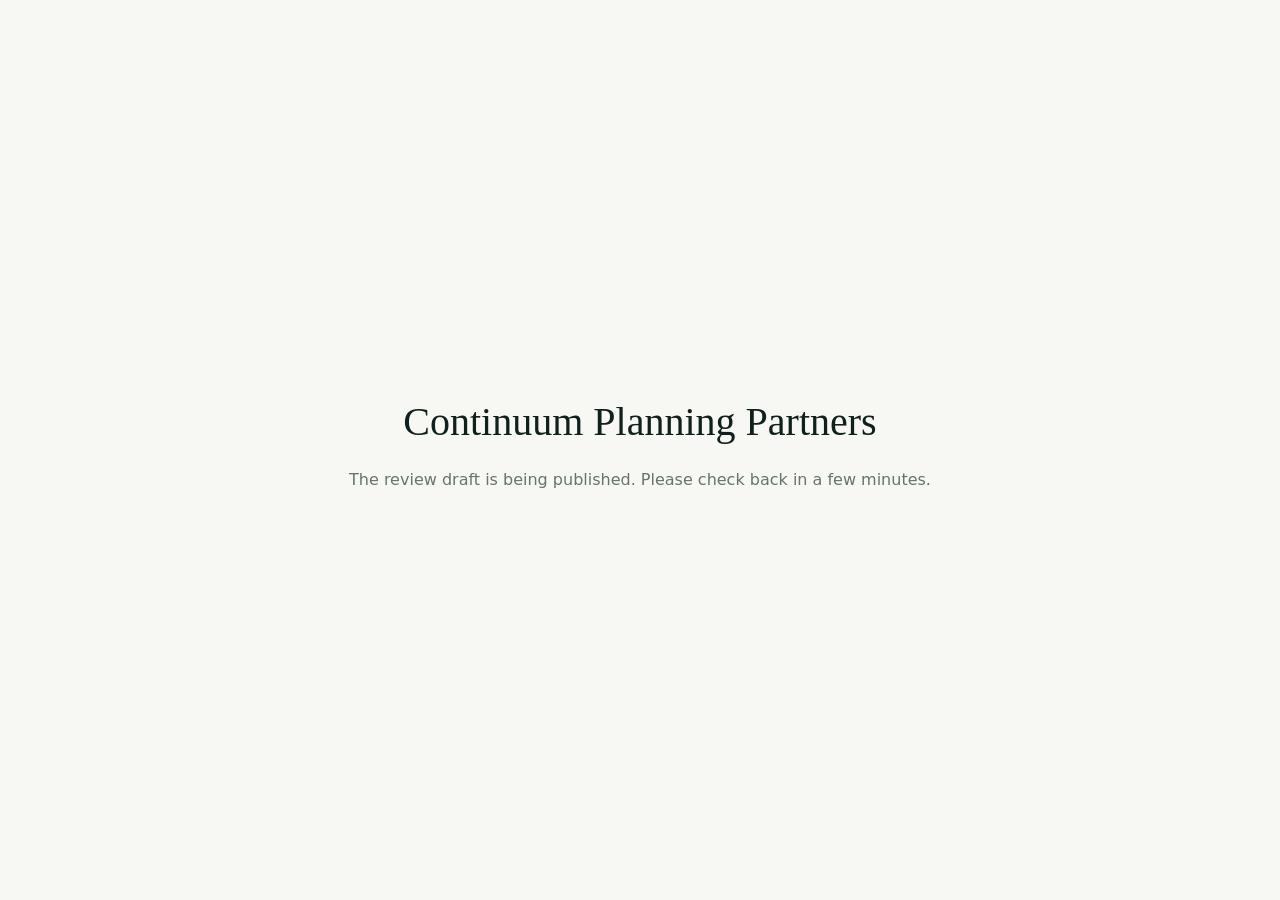
==== index.html @ 6f13ad2d "Placeholder while review draft publishes Co-authored-by: Cursor <cursoragent@cursor.com>" ====
<!doctype html>
<html lang="en"><head><meta charset="utf-8"><meta name="viewport" content="width=device-width,initial-scale=1">
<meta name="robots" content="noindex, nofollow"><title>Continuum Planning Partners · Review draft</title>
<style>body{margin:0;min-height:100vh;display:grid;place-items:center;background:#F7F8F4;color:#10201C;font:16px/1.5 Georgia,serif}p{color:#66736E;font-family:system-ui,sans-serif}</style></head>
<body><main style="text-align:center;padding:24px"><h1 style="font-weight:300;font-size:40px;margin:0 0 8px">Continuum Planning Partners</h1><p>The review draft is being published. Please check back in a few minutes.</p></main></body></html>
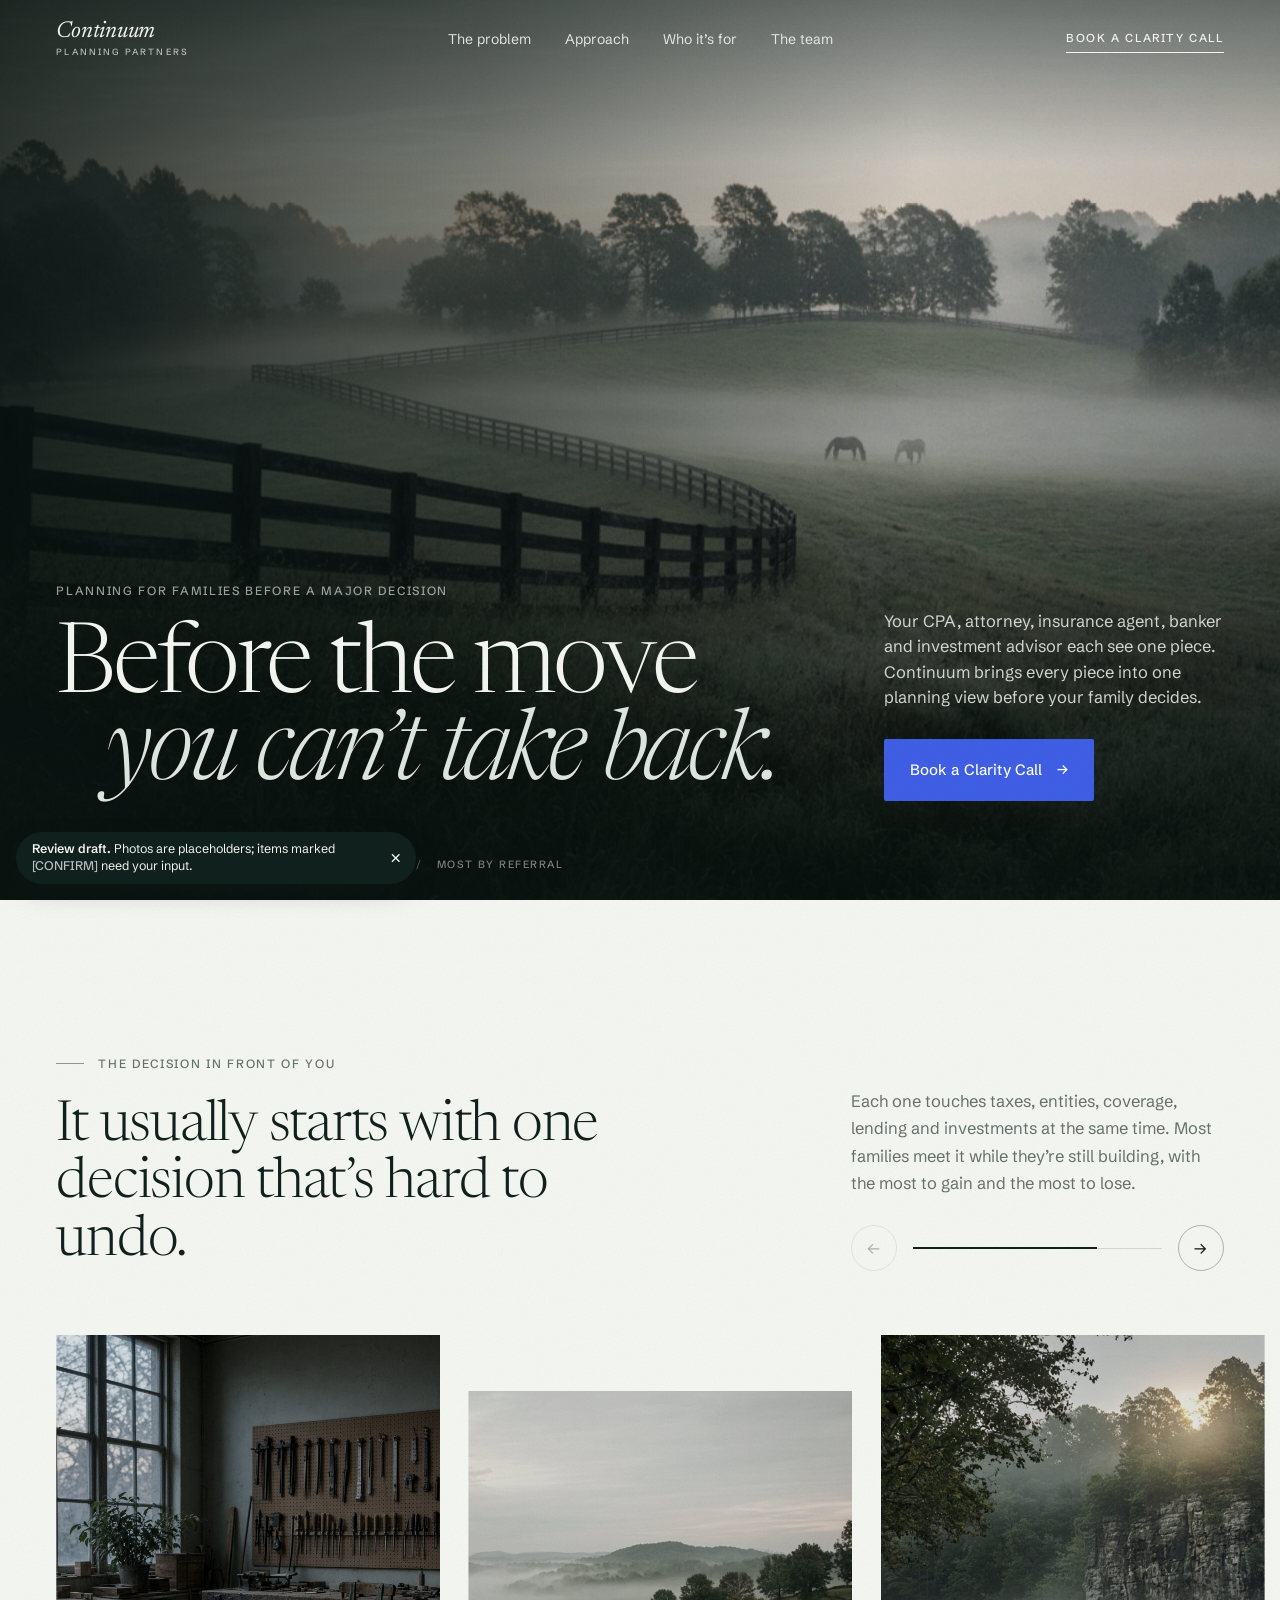
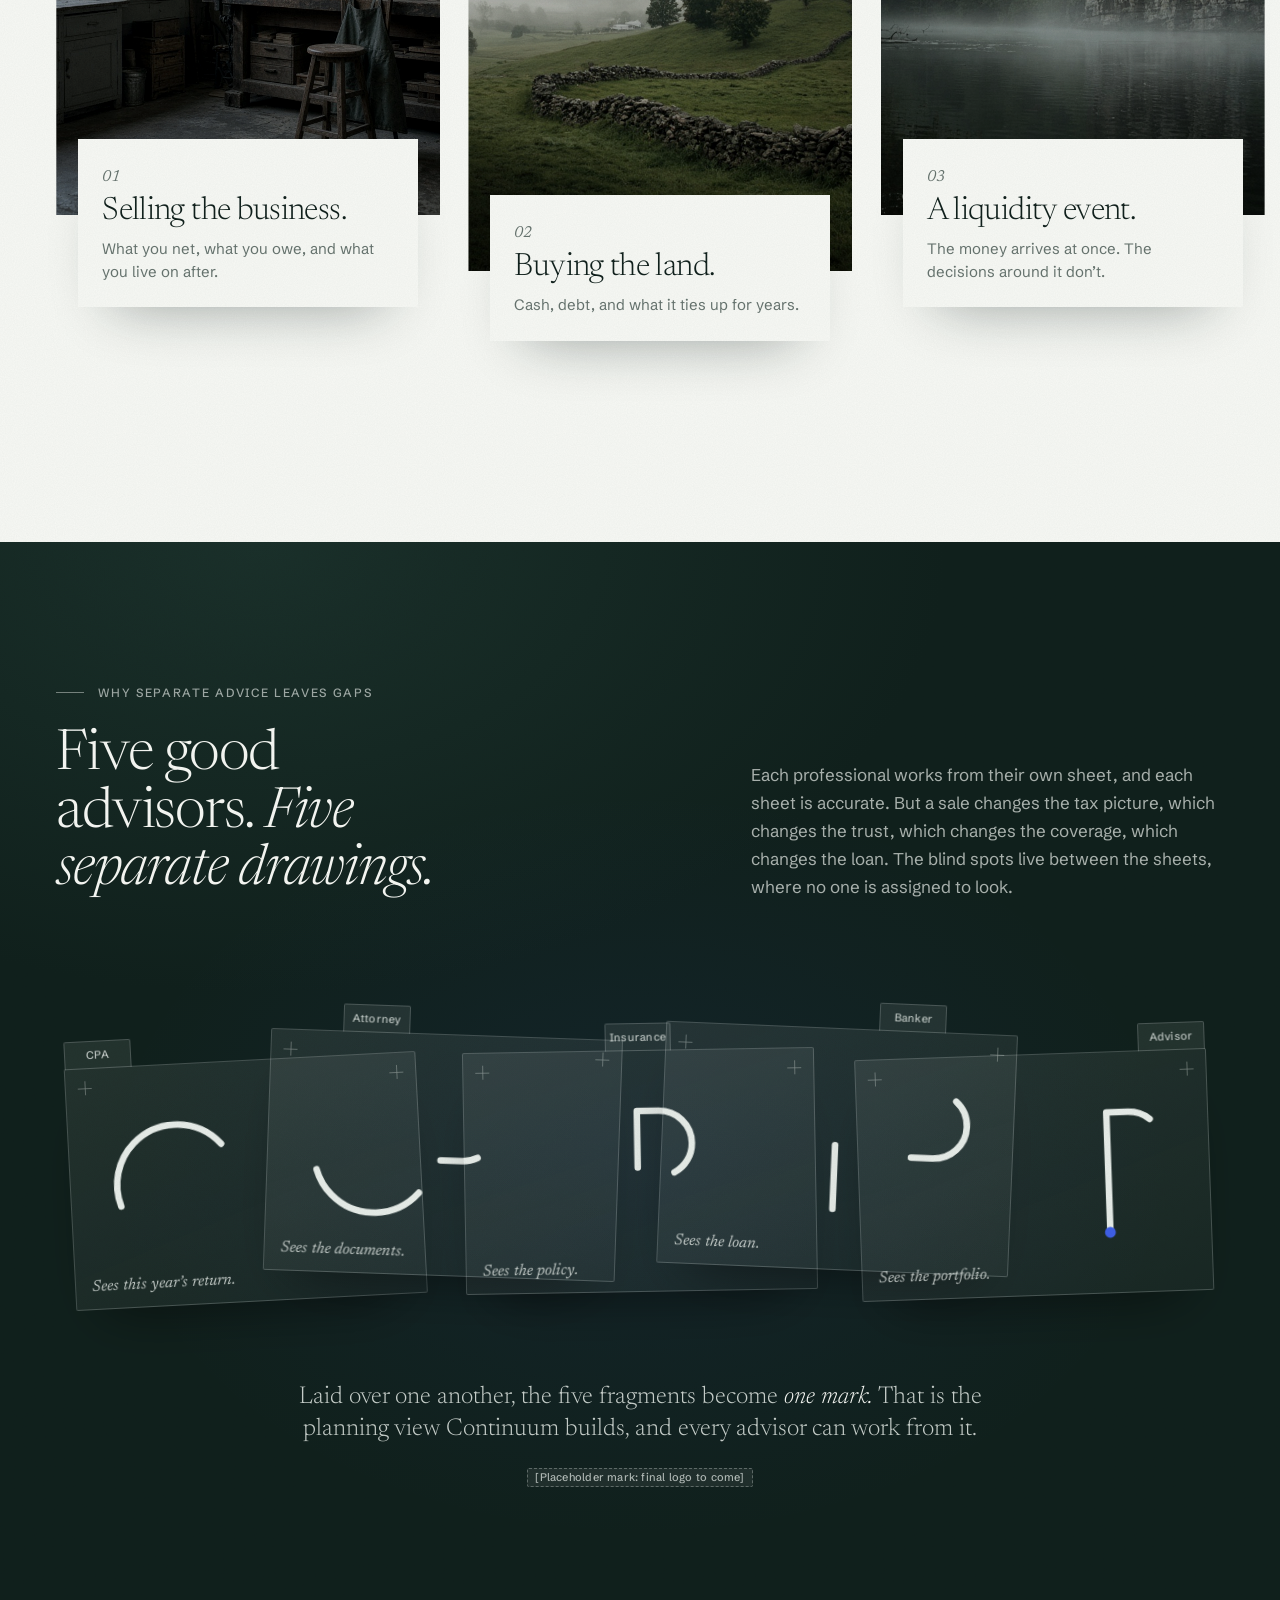
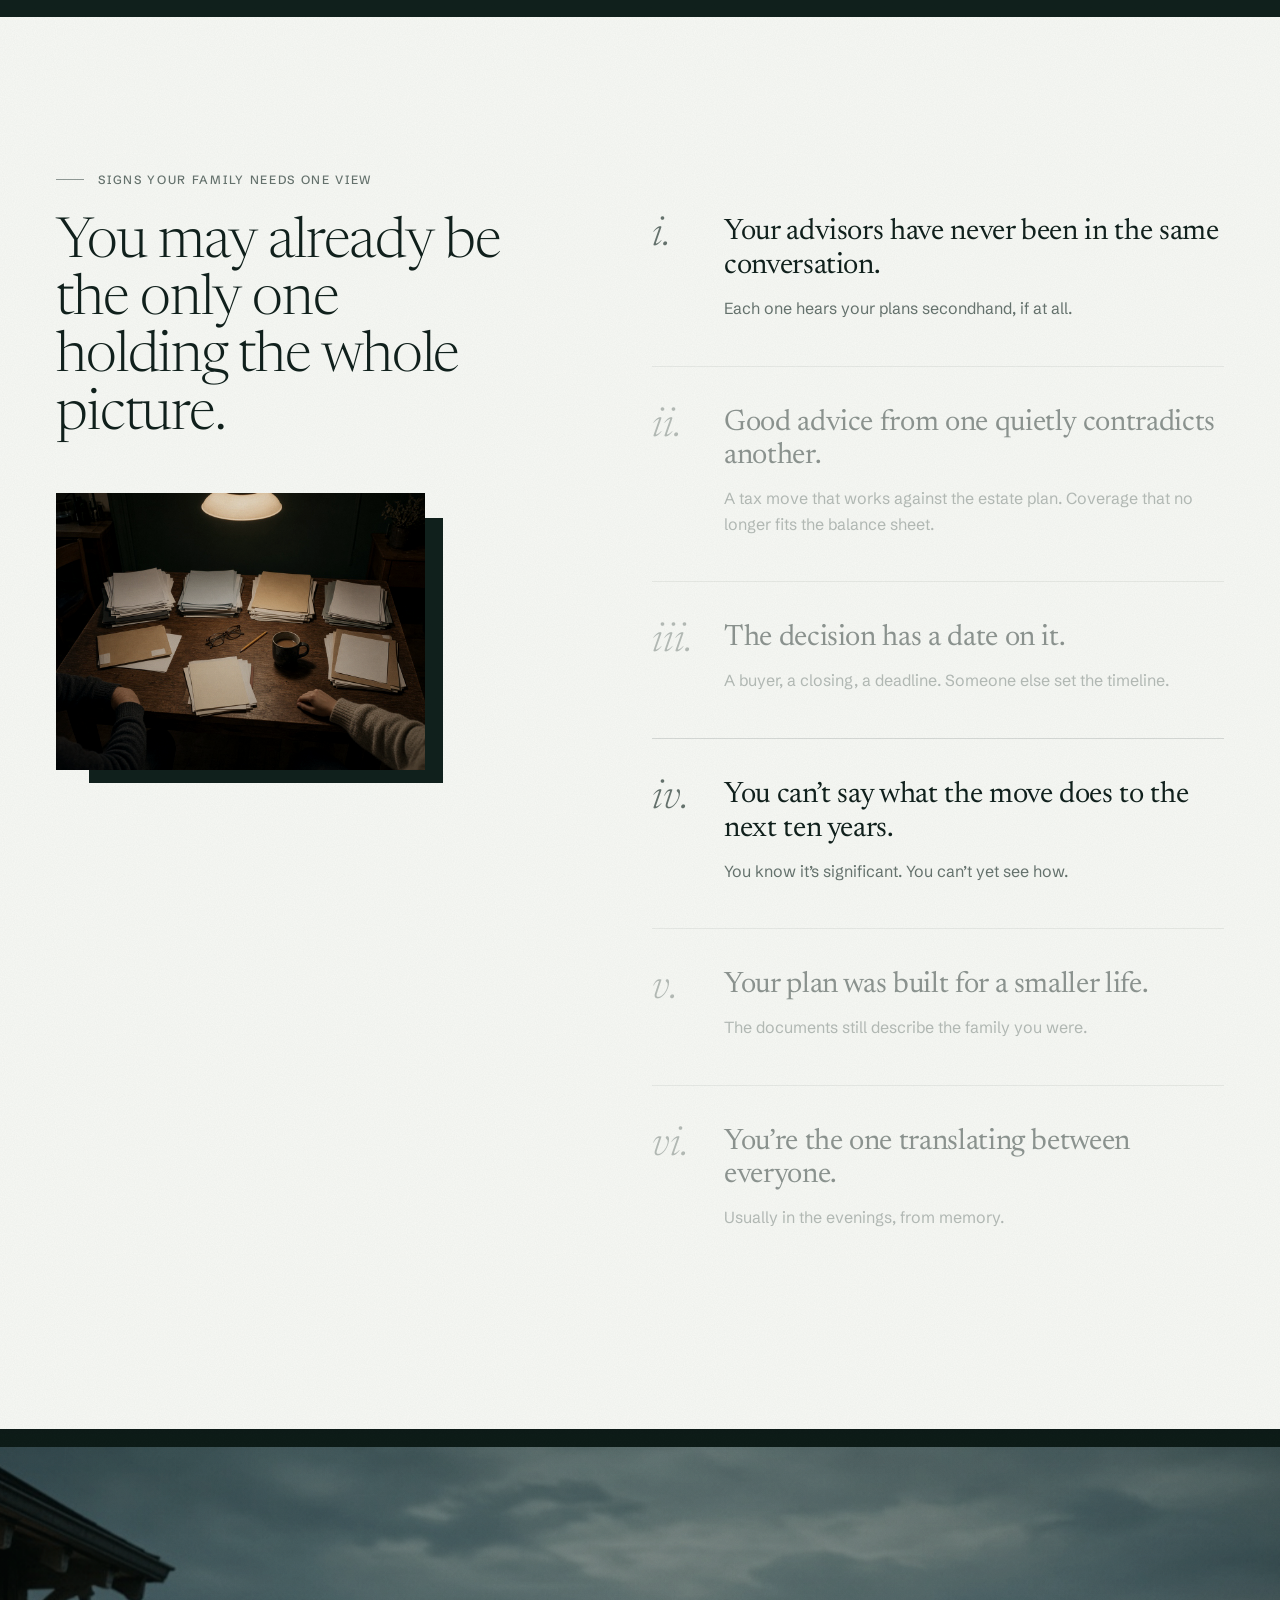
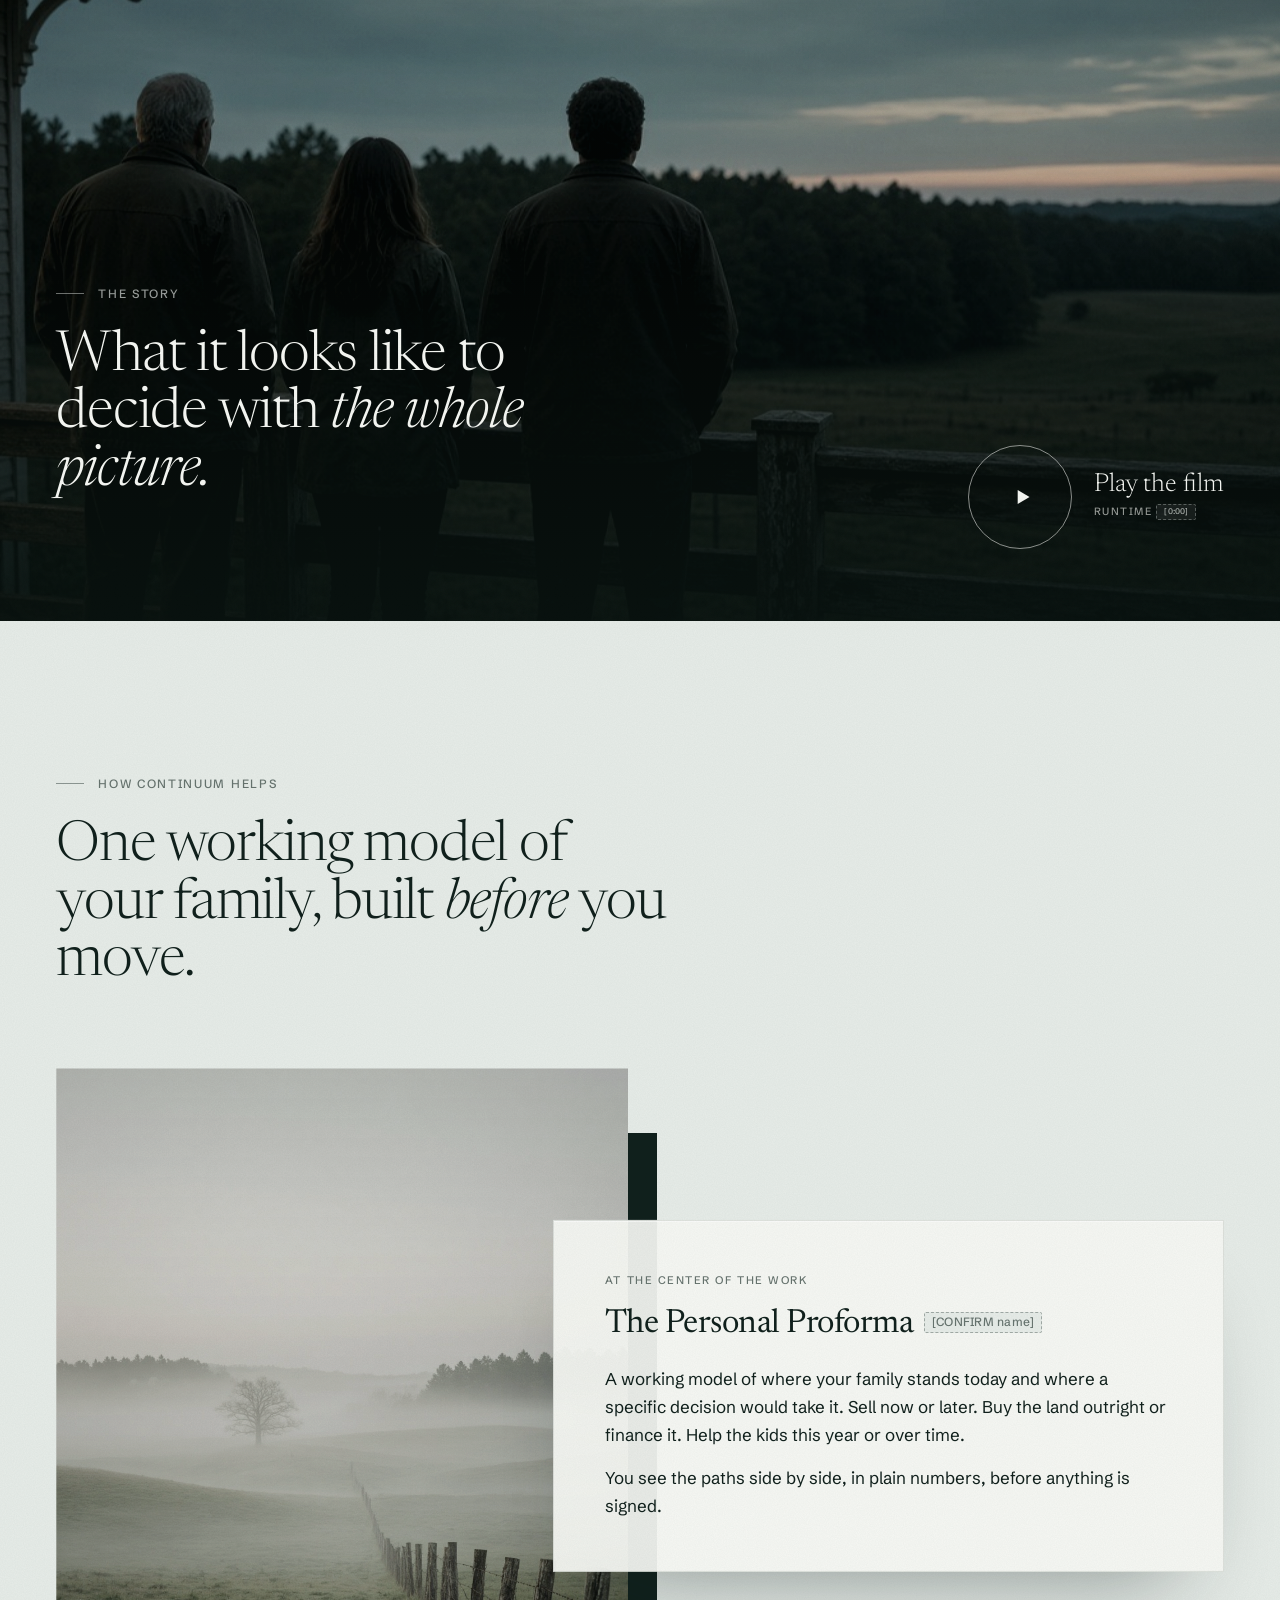
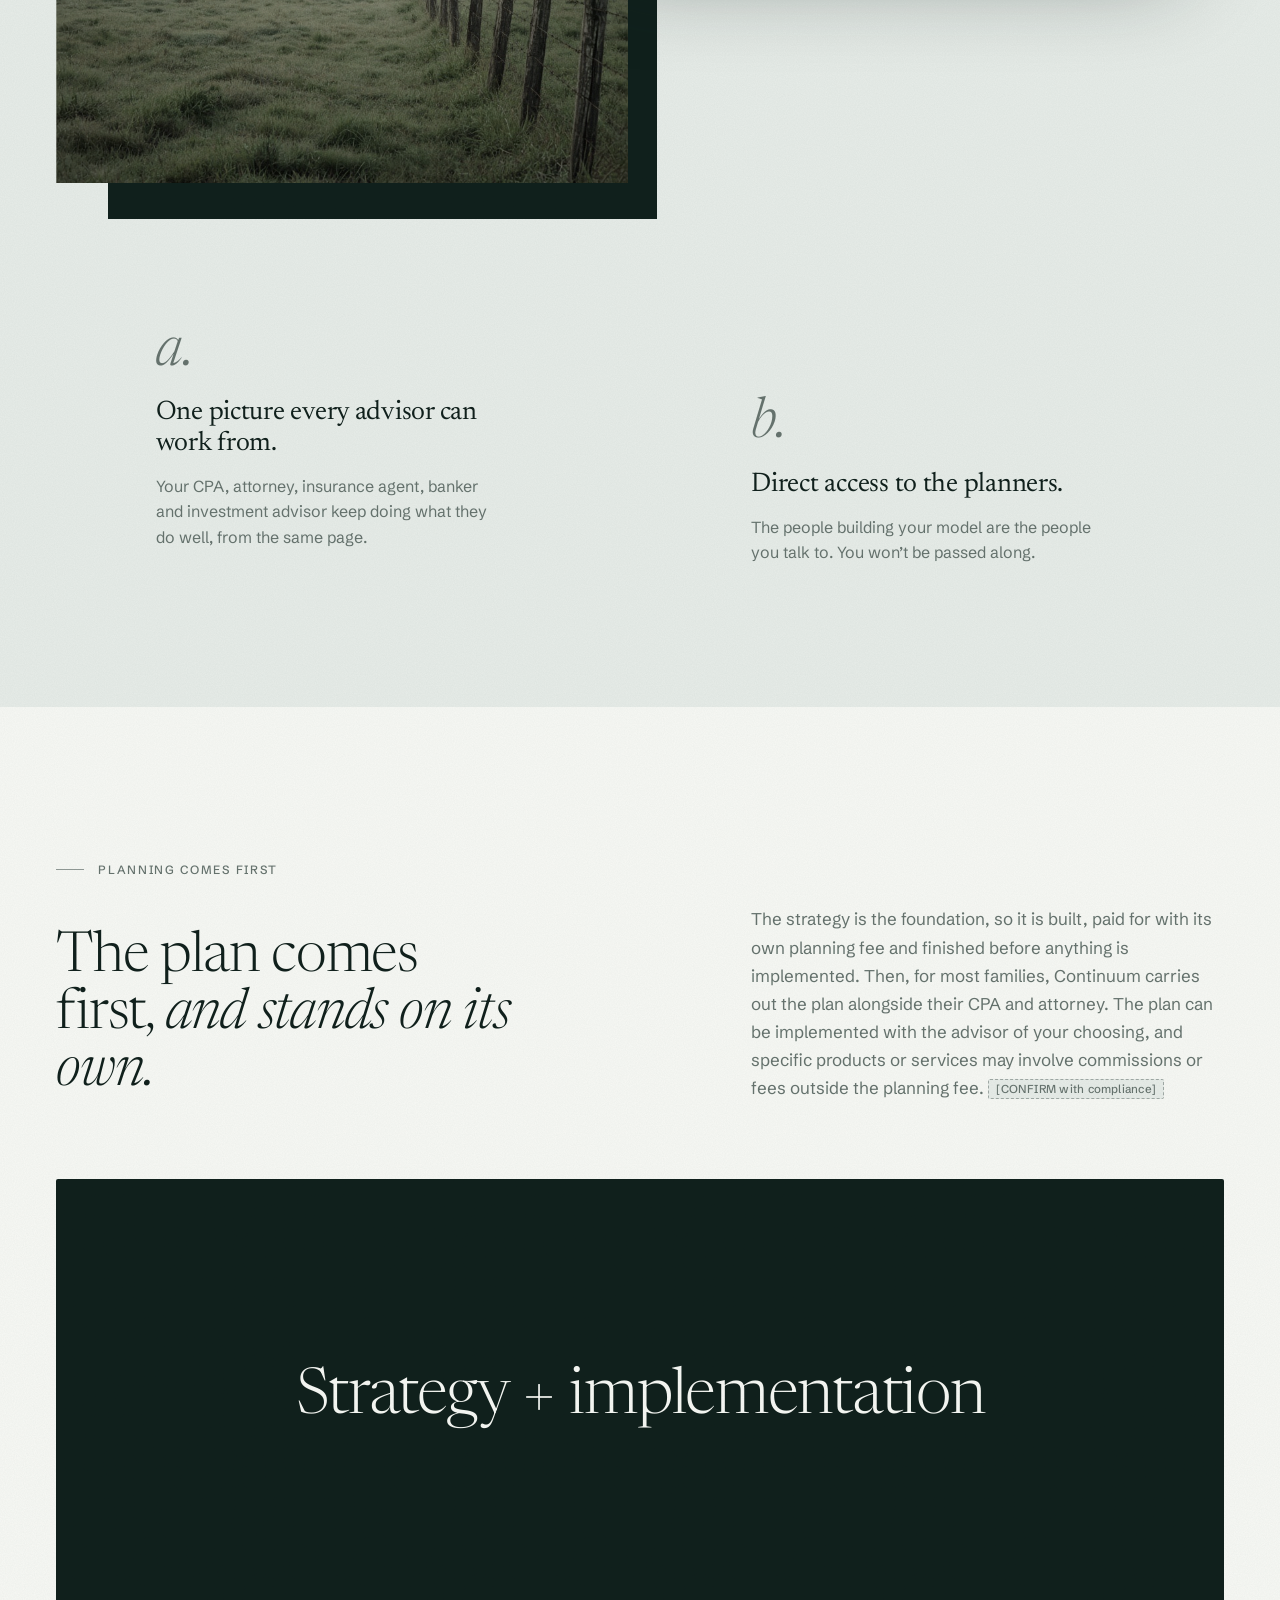
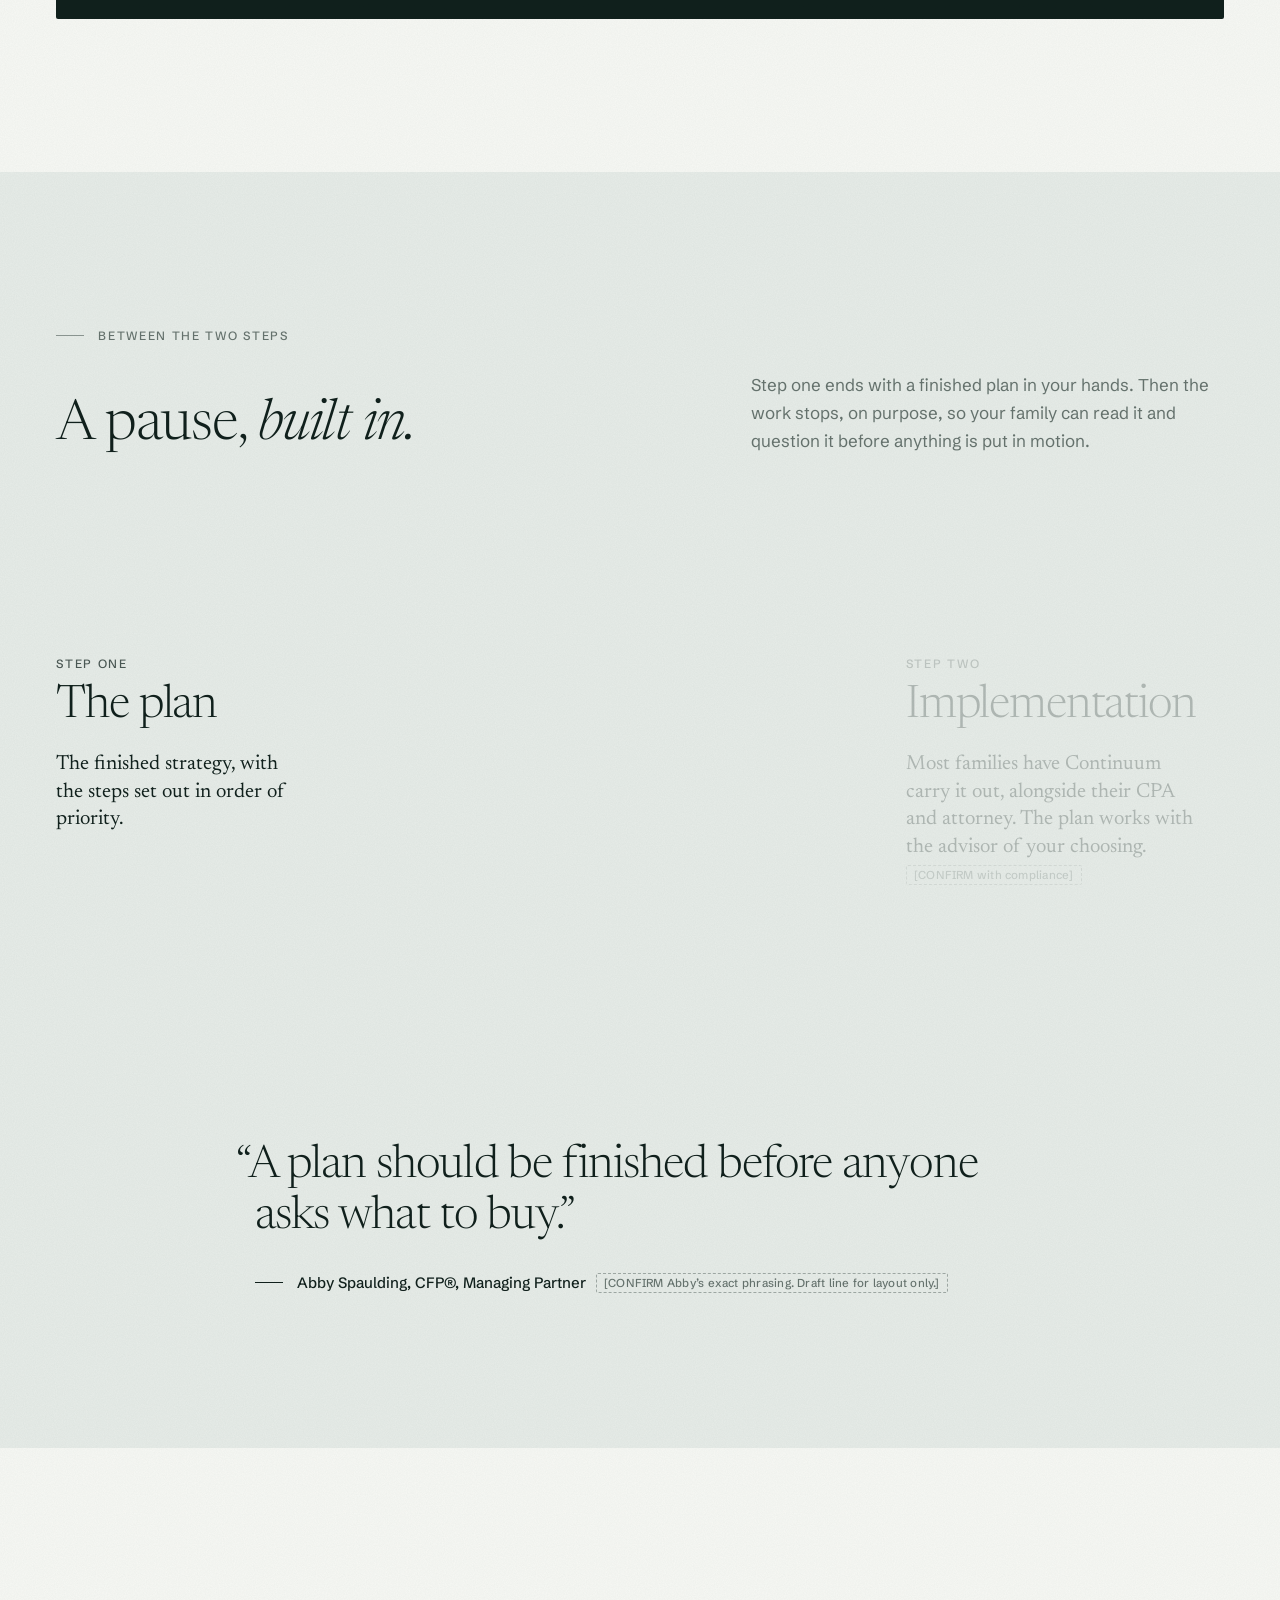
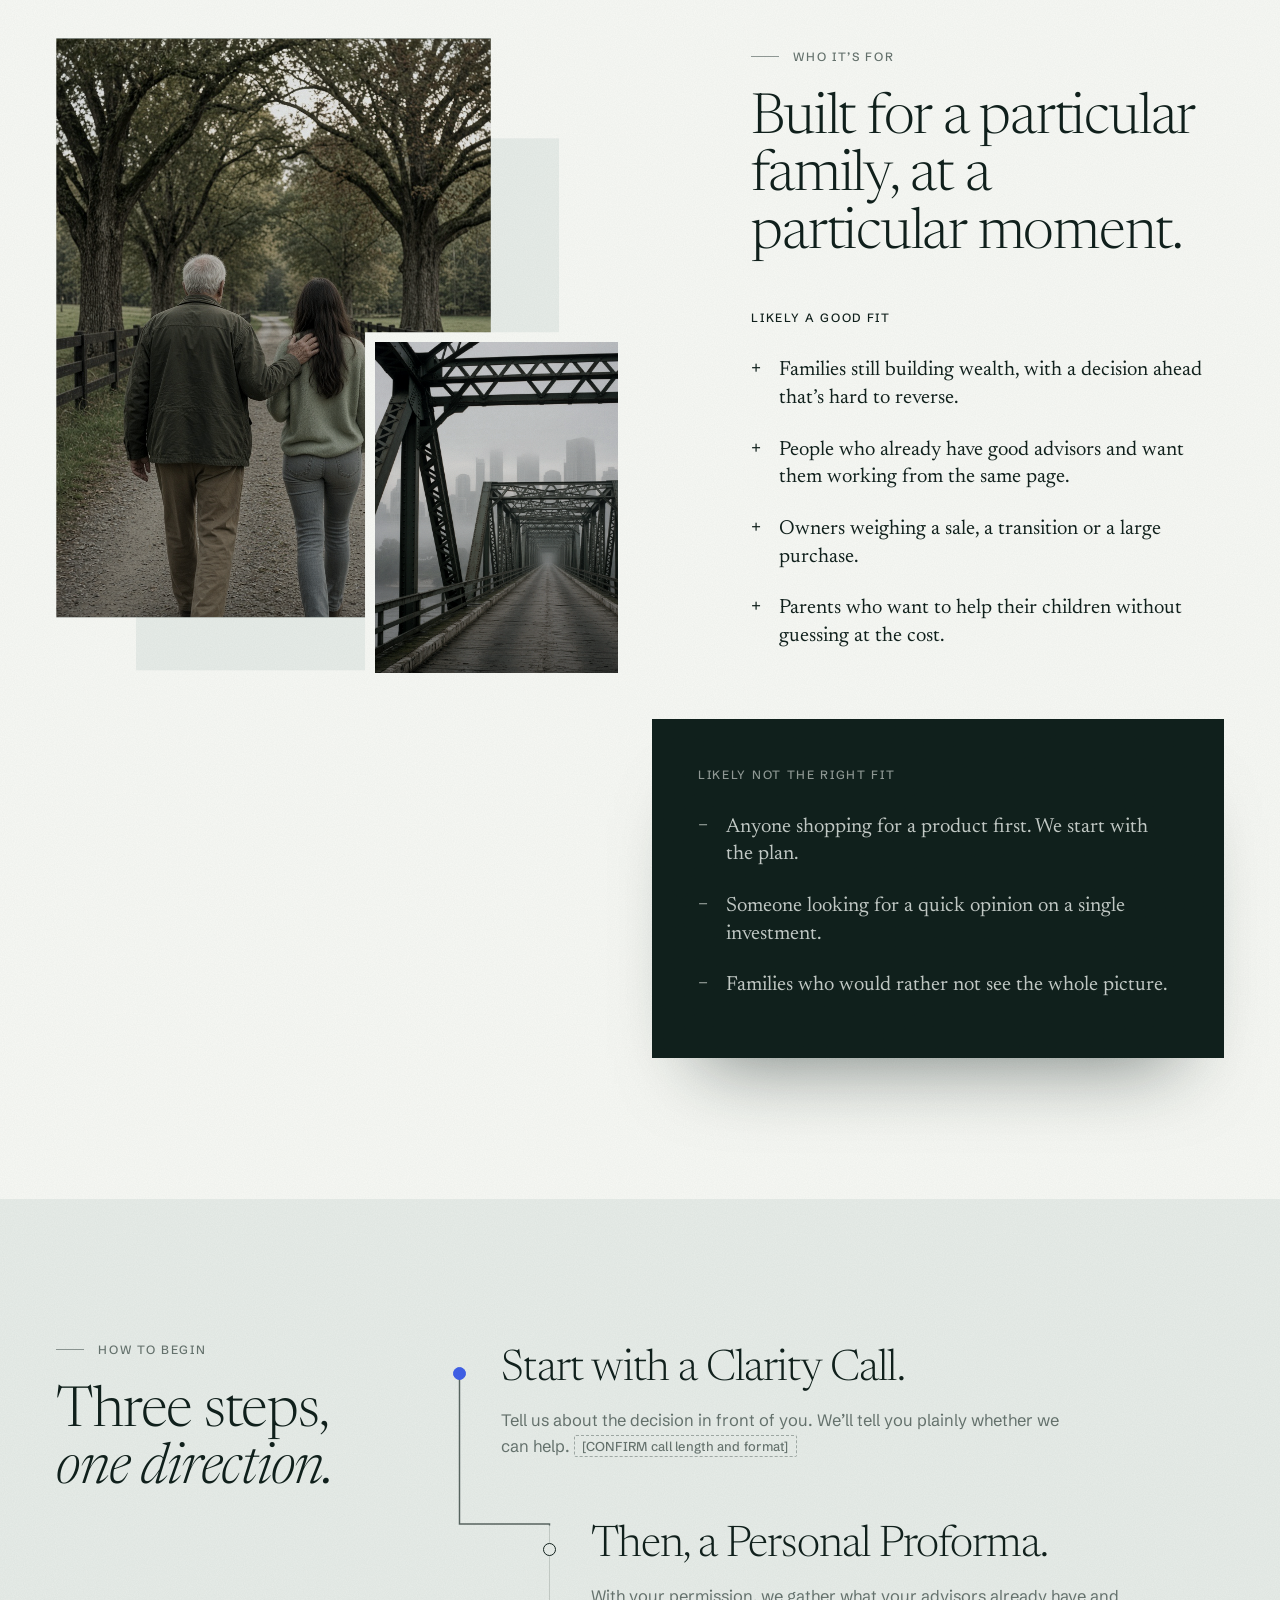
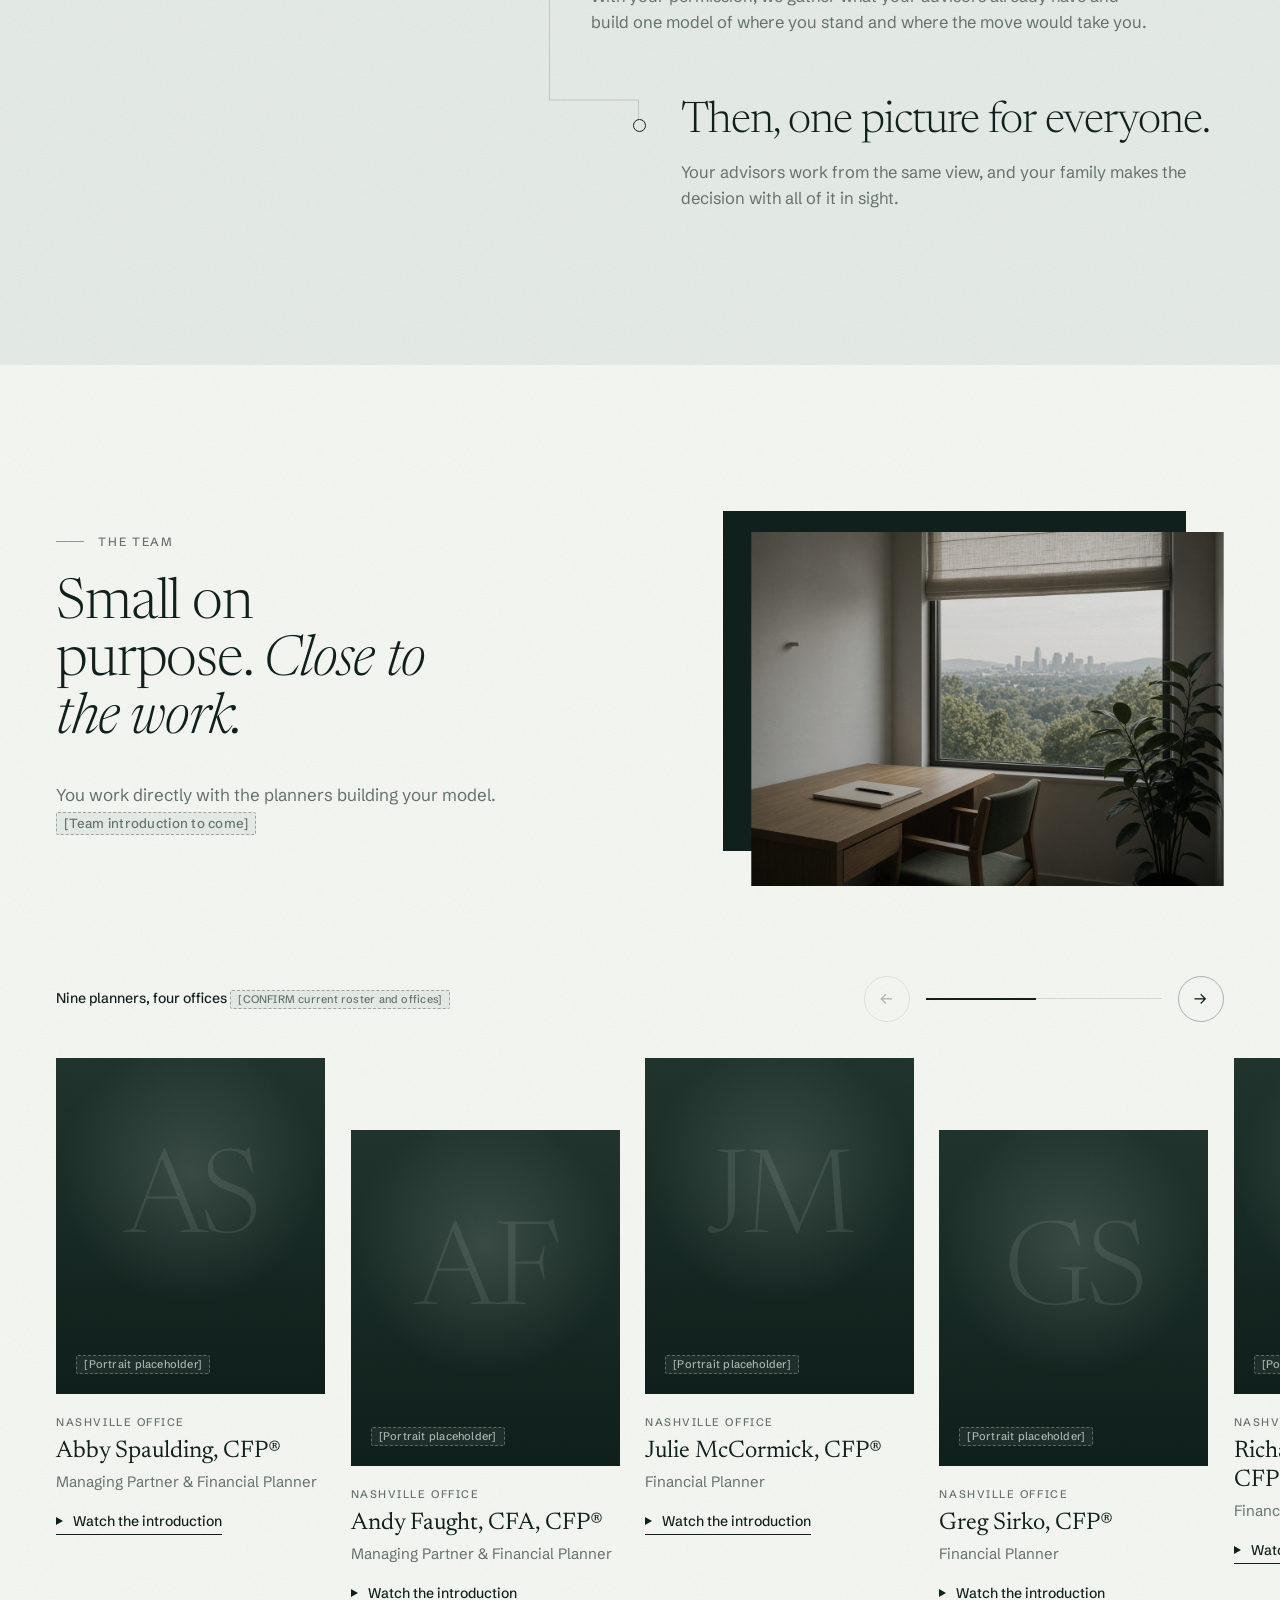
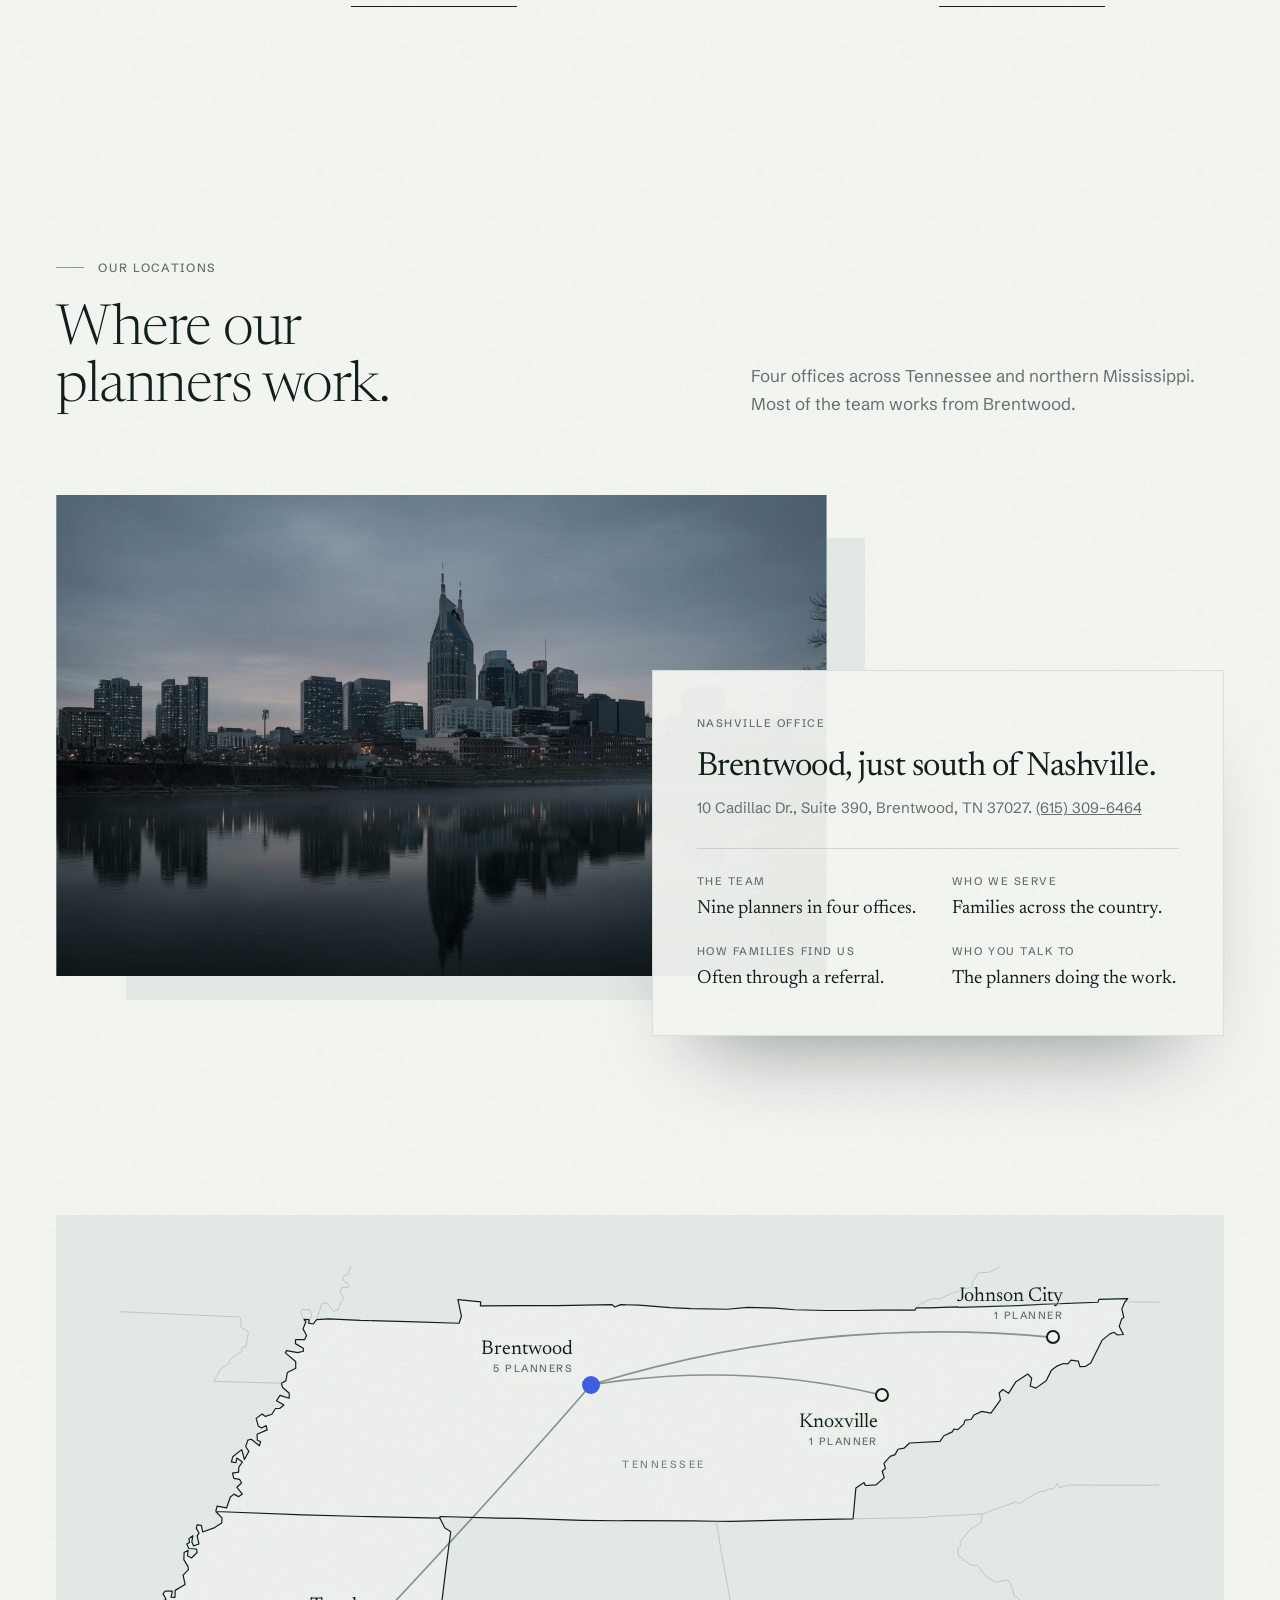
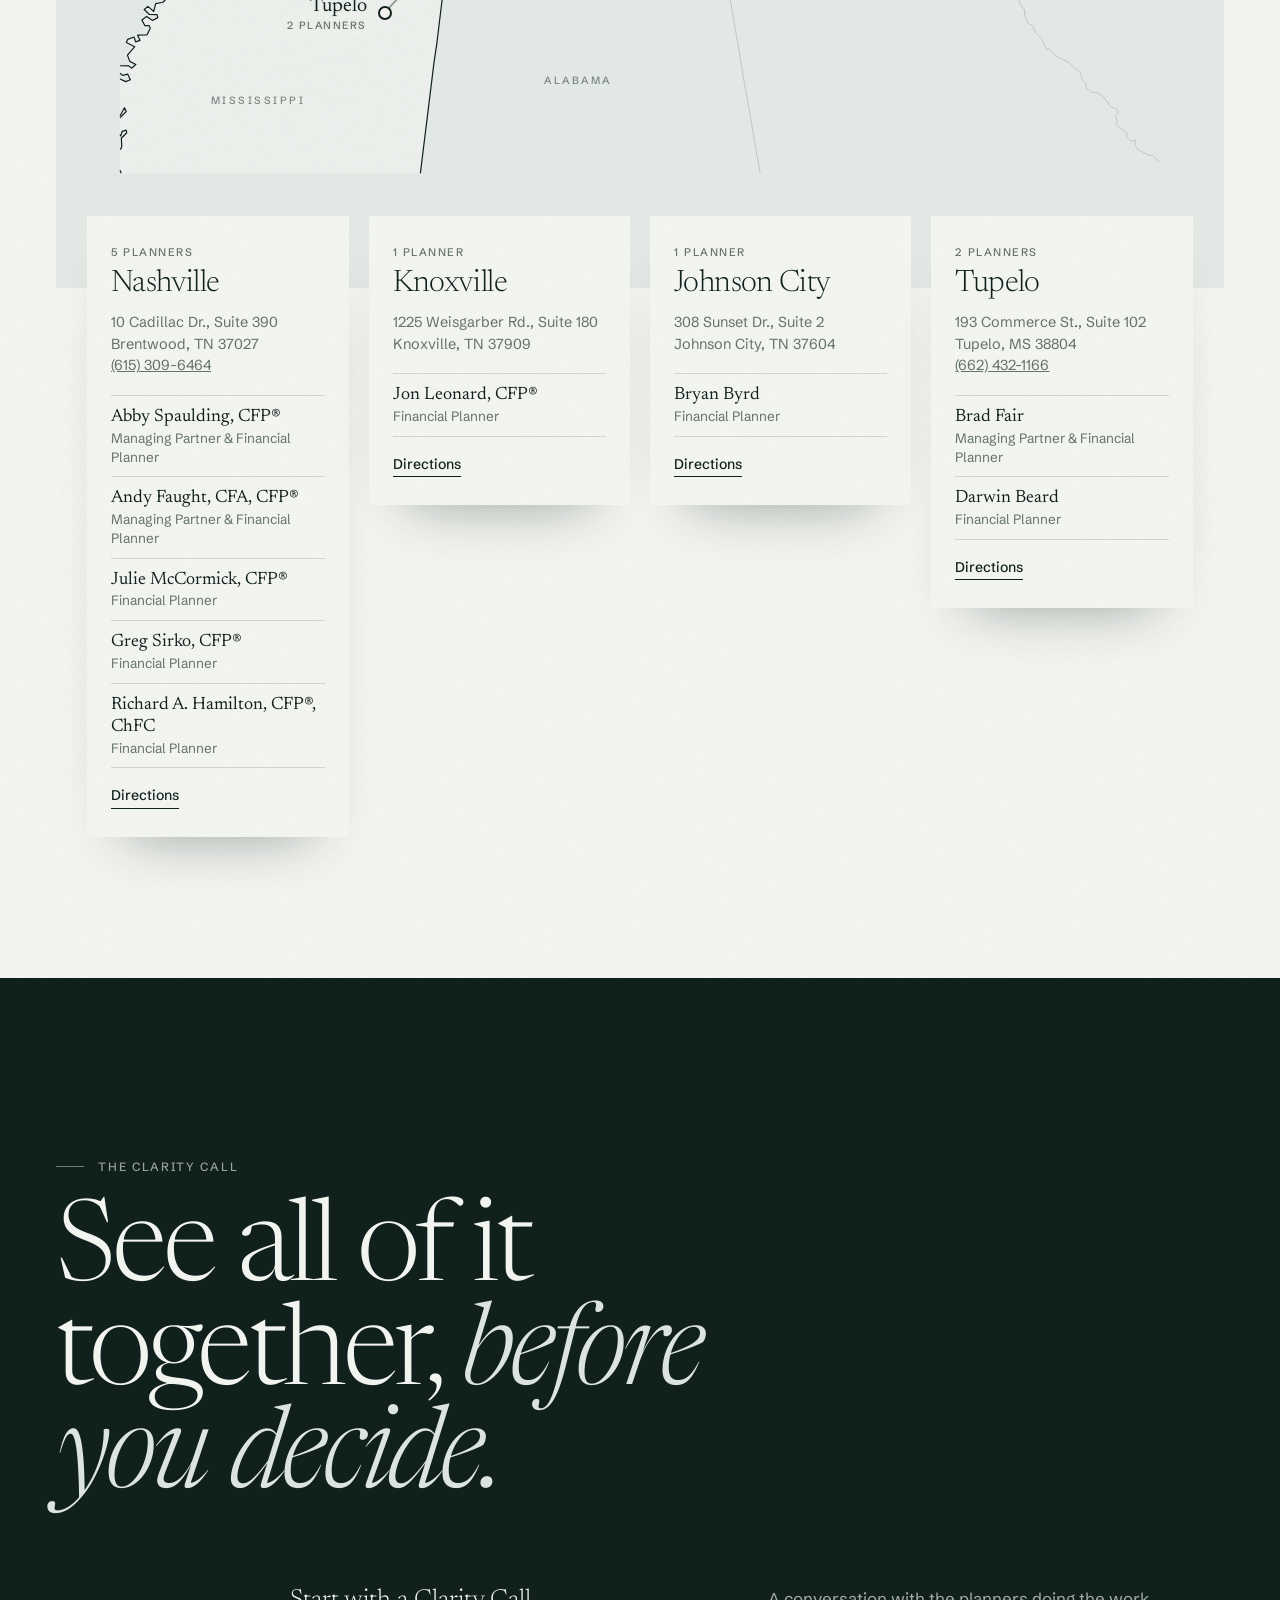
==== commit 83b13149: "Publish Continuum homepage review draft Co-authored-by: Cursor <cursoragent@cursor.com>" ====
--- a/index.html
+++ b/index.html
@@ -1,5 +1,714 @@
 <!doctype html>
-<html lang="en"><head><meta charset="utf-8"><meta name="viewport" content="width=device-width,initial-scale=1">
-<meta name="robots" content="noindex, nofollow"><title>Continuum Planning Partners · Review draft</title>
-<style>body{margin:0;min-height:100vh;display:grid;place-items:center;background:#F7F8F4;color:#10201C;font:16px/1.5 Georgia,serif}p{color:#66736E;font-family:system-ui,sans-serif}</style></head>
-<body><main style="text-align:center;padding:24px"><h1 style="font-weight:300;font-size:40px;margin:0 0 8px">Continuum Planning Partners</h1><p>The review draft is being published. Please check back in a few minutes.</p></main></body></html>
+<html lang="en">
+<head>
+<meta charset="utf-8">
+<meta name="viewport" content="width=device-width, initial-scale=1">
+<meta name="robots" content="noindex, nofollow">
+<link rel="icon" href="favicon.svg" type="image/svg+xml">
+<title>Continuum Planning Partners · One planning view before the move</title>
+<meta name="description" content="Continuum Planning Partners brings your CPA, attorney, insurance, banking and investment advice into one planning view, so your family can see where a decision leads before you make it.">
+<link rel="preconnect" href="https://fonts.googleapis.com">
+<link rel="preconnect" href="https://fonts.gstatic.com" crossorigin>
+<link href="https://fonts.googleapis.com/css2?family=Newsreader:ital,opsz,wght@0,6..72,300;0,6..72,400;0,6..72,500;1,6..72,300;1,6..72,400&family=Schibsted+Grotesk:wght@400;500;600&display=swap" rel="stylesheet">
+<link rel="stylesheet" href="styles.css">
+</head>
+<body>
+<a class="skip" href="#main">Skip to content</a>
+
+<header class="site-header" data-header>
+  <div class="wrap header-inner">
+    <a class="wordmark" href="#top" aria-label="Continuum Planning Partners, home">
+      <span class="wm-name">Continuum</span>
+      <span class="wm-sub">Planning Partners</span>
+    </a>
+    <nav aria-label="Primary">
+      <ul class="nav-links">
+        <li><a href="#pieces">The problem</a></li>
+        <li><a href="#approach">Approach</a></li>
+        <li><a href="#fit">Who it’s for</a></li>
+        <li><a href="#team">The team</a></li>
+      </ul>
+    </nav>
+    <a class="nav-cta" href="#call">Book a Clarity Call</a>
+  </div>
+</header>
+
+<main id="main">
+
+  <!-- Hero: full-bleed media, headline bottom left, action bottom right -->
+  <section class="hero" id="top" aria-labelledby="hero-title">
+    <div class="hero-media" data-parallax="0.12" aria-hidden="true">
+      <img class="hero-poster" src="img/hero-horsefarm.jpg" alt="" width="1280" height="720" fetchpriority="high">
+      <!--
+        Background video slot. To add the loop: put a silent, compressed MP4 (and optionally WebM)
+        in a <source> below. Keep it 10 to 20 seconds, no audio track. The poster image stays as
+        the fallback and is shown instead of the video under prefers-reduced-motion.
+        Example: <source src="video/hero-loop.mp4" type="video/mp4">
+      -->
+      <video class="hero-video" muted loop playsinline autoplay preload="none" poster="img/hero-horsefarm.jpg" data-hero-video>
+        <!-- [Hero background video placeholder: source to come] -->
+      </video>
+    </div>
+    <div class="hero-shade" aria-hidden="true"></div>
+
+    <div class="wrap hero-content">
+      <div class="hero-copy">
+        <p class="eyebrow eyebrow-light reveal">Planning for families before a major decision</p>
+        <h1 id="hero-title" class="hero-title reveal">
+          <span class="l">Before the move</span>
+          <span class="l turn">you can’t take back.</span>
+        </h1>
+      </div>
+      <div class="hero-aside reveal">
+        <p>Your CPA, attorney, insurance agent, banker and investment advisor each see one piece. Continuum brings every piece into one planning view before your family decides.</p>
+        <a class="btn btn-cobalt" href="#call">Book a Clarity Call <span class="arrow" aria-hidden="true">→</span></a>
+      </div>
+    </div>
+    <p class="wrap hero-foot"><span>Brentwood, Tennessee</span><span>Families nationwide</span><span>Most by referral</span></p>
+  </section>
+
+  <!-- The decision: horizontal rail of image panels -->
+  <section class="decision" id="decision" aria-labelledby="decision-title">
+    <div class="wrap decision-head">
+      <div>
+        <p class="runhead reveal">The decision in front of you</p>
+        <h2 id="decision-title" class="h2 reveal">It usually starts with one decision that’s hard to undo.</h2>
+      </div>
+      <div class="decision-side reveal">
+        <p class="body-l">Each one touches taxes, entities, coverage, lending and investments at the same time. Most families meet it while they’re still building, with the most to gain and the most to lose.</p>
+        <div class="rail-controls">
+          <button class="rail-btn" type="button" data-rail-prev="decisions" aria-label="Previous decision">←</button>
+          <span class="rail-progress" aria-hidden="true"><span data-rail-bar="decisions"></span></span>
+          <button class="rail-btn" type="button" data-rail-next="decisions" aria-label="Next decision">→</button>
+        </div>
+      </div>
+    </div>
+
+    <div class="rail" data-rail="decisions" tabindex="0" role="region" aria-label="Four decisions. Scroll sideways or use the arrow buttons.">
+      <ol class="rail-track">
+        <li class="panel">
+          <figure class="photo wipe reveal" data-parallax-inner>
+            <img src="img/shop.jpg" alt="An empty family workshop at dusk, tools hung neatly on the wall" width="1152" height="864">
+          </figure>
+          <div class="panel-card">
+            <span class="panel-num">01</span>
+            <h3 class="panel-title">Selling the business.</h3>
+            <p>What you net, what you owe, and what you live on after.</p>
+          </div>
+        </li>
+        <li class="panel">
+          <figure class="photo wipe reveal">
+            <img src="img/hero-stonewall.jpg" alt="An old dry-stone wall crossing rolling Tennessee pasture in morning mist" width="1280" height="720">
+          </figure>
+          <div class="panel-card">
+            <span class="panel-num">02</span>
+            <h3 class="panel-title">Buying the land.</h3>
+            <p>Cash, debt, and what it ties up for years.</p>
+          </div>
+        </li>
+        <li class="panel">
+          <figure class="photo wipe reveal">
+            <img src="img/hero-harpeth.jpg" alt="A calm river bending beneath a limestone bluff in early morning mist" width="1280" height="720">
+          </figure>
+          <div class="panel-card">
+            <span class="panel-num">03</span>
+            <h3 class="panel-title">A liquidity event.</h3>
+            <p>The money arrives at once. The decisions around it don’t.</p>
+          </div>
+        </li>
+        <li class="panel">
+          <figure class="photo wipe reveal">
+            <img src="img/kids.jpg" alt="An empty swing and a child’s bicycle beneath an old oak near a farmhouse" width="864" height="1152">
+          </figure>
+          <div class="panel-card">
+            <span class="panel-num">04</span>
+            <h3 class="panel-title">Helping the kids.</h3>
+            <p>Generous now, without shortchanging later.</p>
+          </div>
+        </li>
+      </ol>
+    </div>
+  </section>
+
+  <!-- Blind spots: the vellum sheets -->
+  <section class="pieces" id="pieces" aria-labelledby="pieces-title">
+    <div class="wrap pieces-head">
+      <p class="runhead runhead-light reveal">Why separate advice leaves gaps</p>
+      <h2 id="pieces-title" class="h2 h2-light reveal">Five good advisors. <em>Five separate drawings.</em></h2>
+      <p class="body-l light-muted reveal">Each professional works from their own sheet, and each sheet is accurate. But a sale changes the tax picture, which changes the trust, which changes the coverage, which changes the loan. The blind spots live between the sheets, where no one is assigned to look.</p>
+    </div>
+
+    <!--
+      Mark source for the sheets. This is a PLACEHOLDER mark: "CPP" drawn as one monoline path
+      (three subpaths: C, P, P). main.js measures the whole path and cuts it into five equal
+      lengths, one per sheet, so no sheet holds a whole letter. To drop in the real logo, either
+      replace the d attribute below (keep the 640 x 440 viewBox), or replace the data-split path
+      with five <path data-piece> elements in order (CPA, Attorney, Insurance, Banker, Advisor).
+      The data-accent element is added to the last sheet only. See the build notes.
+    -->
+    <svg class="mark-source" data-mark-source viewBox="0 0 640 440" aria-hidden="true" focusable="false">
+      <path data-split="5" d="M278.3 149.3 A110 110 0 1 0 278.3 290.7 M316 230 H356 A60 60 0 0 0 356 110 H316 V330 M456 230 H496 A60 60 0 0 0 496 110 H456 V330"/>
+      <circle data-accent cx="456" cy="330" r="10"/>
+    </svg>
+
+    <div class="stage" data-stage aria-hidden="true">
+      <div class="sheets">
+        <div class="sheet" style="--i:0"><span class="tab">CPA</span><svg viewBox="0 0 640 440" data-slot></svg><p class="sees">Sees this year’s return.</p></div>
+        <div class="sheet" style="--i:1"><span class="tab">Attorney</span><svg viewBox="0 0 640 440" data-slot></svg><p class="sees">Sees the documents.</p></div>
+        <div class="sheet" style="--i:2"><span class="tab">Insurance</span><svg viewBox="0 0 640 440" data-slot></svg><p class="sees">Sees the policy.</p></div>
+        <div class="sheet" style="--i:3"><span class="tab">Banker</span><svg viewBox="0 0 640 440" data-slot></svg><p class="sees">Sees the loan.</p></div>
+        <div class="sheet" style="--i:4"><span class="tab">Advisor</span><svg viewBox="0 0 640 440" data-slot></svg><p class="sees">Sees the portfolio.</p></div>
+      </div>
+    </div>
+
+    <div class="wrap pieces-foot">
+      <ul class="sees-list">
+        <li><b>CPA</b> sees this year’s return.</li>
+        <li><b>Attorney</b> sees the documents.</li>
+        <li><b>Insurance agent</b> sees the policy.</li>
+        <li><b>Banker</b> sees the loan.</li>
+        <li><b>Investment advisor</b> sees the portfolio.</li>
+      </ul>
+      <p class="stack-caption">Laid over one another, the five fragments become <em>one mark.</em> That is the planning view Continuum builds, and every advisor can work from it.</p>
+      <p class="mark-note"><span class="ph ph-dark">[Placeholder mark: final logo to come]</span></p>
+    </div>
+  </section>
+
+  <!-- Signs: sticky split -->
+  <section class="signs" id="signs" aria-labelledby="signs-title">
+    <div class="wrap signs-grid">
+      <div class="signs-pin">
+        <p class="runhead reveal">Signs your family needs one view</p>
+        <h2 id="signs-title" class="h2 reveal">You may already be the only one holding the whole picture.</h2>
+        <figure class="signs-photo frame frame-pine reveal">
+          <div class="photo"><img src="img/table.jpg" alt="Separate stacks of paperwork from different advisors spread across a kitchen table in the evening" width="1152" height="864"></div>
+        </figure>
+      </div>
+      <ol class="signs-list" data-signs>
+        <li><span class="s-num">i.</span><div><p class="s-title">Your advisors have never been in the same conversation.</p><p class="s-desc">Each one hears your plans secondhand, if at all.</p></div></li>
+        <li><span class="s-num">ii.</span><div><p class="s-title">Good advice from one quietly contradicts another.</p><p class="s-desc">A tax move that works against the estate plan. Coverage that no longer fits the balance sheet.</p></div></li>
+        <li><span class="s-num">iii.</span><div><p class="s-title">The decision has a date on it.</p><p class="s-desc">A buyer, a closing, a deadline. Someone else set the timeline.</p></div></li>
+        <li><span class="s-num">iv.</span><div><p class="s-title">You can’t say what the move does to the next ten years.</p><p class="s-desc">You know it’s significant. You can’t yet see how.</p></div></li>
+        <li><span class="s-num">v.</span><div><p class="s-title">Your plan was built for a smaller life.</p><p class="s-desc">The documents still describe the family you were.</p></div></li>
+        <li><span class="s-num">vi.</span><div><p class="s-title">You’re the one translating between everyone.</p><p class="s-desc">Usually in the evenings, from memory.</p></div></li>
+      </ol>
+    </div>
+  </section>
+
+  <!-- Story video band -->
+  <section class="story" id="story" aria-labelledby="story-title">
+    <div class="story-media" data-parallax="0.1" aria-hidden="true">
+      <img src="img/story-poster.jpg" alt="" width="1280" height="720">
+    </div>
+    <div class="story-shade" aria-hidden="true"></div>
+    <div class="wrap story-inner">
+      <div class="story-copy">
+        <p class="runhead runhead-light reveal">The story</p>
+        <h2 id="story-title" class="h2 h2-light reveal">What it looks like to decide with <em>the whole picture.</em></h2>
+        <p class="reveal"><span class="ph ph-dark">[Story video placeholder]</span></p>
+      </div>
+      <!--
+        Story video. Set ONE of:
+          data-video-src="video/story.mp4"            (self-hosted MP4)
+          data-video-embed="https://player.vimeo.com/video/ID"   (Vimeo or Mux embed URL)
+        Captions for self-hosted video: data-video-captions="video/story.en.vtt"
+      -->
+      <button class="play" type="button" data-video-open
+        data-video-title="The Continuum story"
+        data-video-src=""
+        data-video-embed=""
+        data-video-captions="">
+        <span class="play-disc" aria-hidden="true"><svg viewBox="0 0 24 24"><path d="M8 5.5v13l11-6.5z"/></svg></span>
+        <span class="play-label"><span class="play-main">Play the film</span><span class="play-meta">Runtime <span class="ph ph-dark">[0:00]</span></span></span>
+      </button>
+    </div>
+  </section>
+
+  <!-- How Continuum helps -->
+  <section class="approach" id="approach" aria-labelledby="approach-title">
+    <div class="wrap">
+      <div class="approach-head">
+        <p class="runhead reveal">How Continuum helps</p>
+        <h2 id="approach-title" class="h2 reveal">One working model of your family, built <em>before</em> you move.</h2>
+      </div>
+      <div class="proforma">
+        <figure class="proforma-figure frame frame-pine">
+          <div class="photo wipe reveal"><img src="img/hero-field.jpg" alt="A fence line running across a misted Tennessee pasture at first light" width="864" height="1152"></div>
+        </figure>
+        <article class="vellum reveal" data-parallax="-0.06" aria-labelledby="proforma-title">
+          <p class="vellum-label">At the center of the work</p>
+          <h3 id="proforma-title" class="h3">The Personal Proforma <span class="ph">[CONFIRM name]</span></h3>
+          <p>A working model of where your family stands today and where a specific decision would take it. Sell now or later. Buy the land outright or finance it. Help the kids this year or over time.</p>
+          <p>You see the paths side by side, in plain numbers, before anything is signed.</p>
+        </article>
+      </div>
+      <ol class="pledges">
+        <li class="reveal"><span class="p-num">a.</span><h3 class="p-title">One picture every advisor can work from.</h3><p>Your CPA, attorney, insurance agent, banker and investment advisor keep doing what they do well, from the same page.</p></li>
+        <li class="reveal"><span class="p-num">b.</span><h3 class="p-title">Direct access to the planners.</h3><p>The people building your model are the people you talk to. You won’t be passed along.</p></li>
+      </ol>
+    </div>
+  </section>
+
+  <!-- Planning comes first, part one: the joined bar comes apart into two steps -->
+  <section class="split" id="decouple" aria-labelledby="decouple-title">
+    <div class="wrap">
+      <div class="split-head">
+        <p class="runhead reveal">Planning comes first</p>
+        <h2 id="decouple-title" class="h2 reveal">The plan comes first, <em>and stands on its own.</em></h2>
+        <p class="body-l reveal">The strategy is the foundation, so it is built, paid for with its own planning fee and finished before anything is implemented. Then, for most families, Continuum carries out the plan alongside their CPA and attorney. The plan can be implemented with the advisor of your choosing, and specific products or services may involve commissions or fees outside the planning fee. <span class="ph">[CONFIRM with compliance]</span></p>
+      </div>
+
+      <div class="split-bar" data-split-bar data-draw>
+        <div class="split-block split-one reveal">
+          <p class="split-step">Step one</p>
+          <h3 class="split-title">The plan</h3>
+          <p class="split-kp"><strong>Planning:</strong> the foundation, built and paid for with its own planning fee, and finished before anything is implemented. <span class="ph">[CONFIRM with compliance]</span></p>
+          <p class="split-foot">Finished, and yours to keep.</p>
+        </div>
+        <div class="split-gap reveal">
+          <p class="split-gap-label">Separate, on purpose.</p>
+        </div>
+        <div class="split-block split-two reveal">
+          <p class="split-step">Step two</p>
+          <h3 class="split-title">Implementation</h3>
+          <p class="split-kp"><strong>Implementation:</strong> a separate step, carried out with the advisor of your choosing. For most families, that is Continuum, alongside their CPA and attorney. <span class="ph">[CONFIRM with compliance]</span></p>
+          <p class="split-foot">We show you the steps in order of priority and help you carry them out.</p>
+        </div>
+        <p class="split-joined" aria-hidden="true">Strategy + implementation</p>
+      </div>
+    </div>
+  </section>
+
+  <!-- Planning comes first, part two: the pause between the steps -->
+  <section class="pause" id="pause" aria-labelledby="pause-title">
+    <div class="wrap">
+      <div class="pause-head">
+        <p class="runhead reveal">Between the two steps</p>
+        <h2 id="pause-title" class="h2 reveal">A pause, <em>built in.</em></h2>
+        <p class="body-l reveal">Step one ends with a finished plan in your hands. Then the work stops, on purpose, so your family can read it and question it before anything is put in motion.</p>
+      </div>
+
+      <ol class="pause-line reveal">
+        <li class="pause-seg pause-one">
+          <span class="pause-track" aria-hidden="true"></span>
+          <p class="split-step">Step one</p>
+          <h3 class="split-title">The plan</h3>
+          <p class="pause-text">The finished strategy, with the steps set out in order of priority.</p>
+        </li>
+        <li class="pause-mile">
+          <span class="pause-dot" aria-hidden="true"></span>
+          <p class="pause-mile-title">Plan delivered</p>
+          <p class="pause-mile-sub">Yours to keep</p>
+        </li>
+        <li class="pause-panel">
+          <span class="pause-glyph" aria-hidden="true"><span></span><span></span></span>
+          <p class="pause-label">The pause</p>
+          <p class="pause-title">Nothing moves until you decide.</p>
+          <p class="pause-body">Take the plan home. Read it with your family, your CPA and your attorney. Implementation starts when you say so. <span class="ph">[CONFIRM with compliance]</span></p>
+        </li>
+        <li class="pause-seg pause-two">
+          <span class="pause-track" aria-hidden="true"></span>
+          <p class="split-step">Step two</p>
+          <h3 class="split-title">Implementation</h3>
+          <p class="pause-text">Most families have Continuum carry it out, alongside their CPA and attorney. The plan works with the advisor of your choosing. <span class="ph">[CONFIRM with compliance]</span></p>
+        </li>
+      </ol>
+
+      <figure class="quote reveal">
+        <blockquote><p>“A plan should be finished before anyone asks what to buy.”</p></blockquote>
+        <figcaption>Abby Spaulding, CFP®, Managing Partner <span class="ph">[CONFIRM Abby’s exact phrasing. Draft line for layout only.]</span></figcaption>
+      </figure>
+    </div>
+  </section>
+
+  <!-- Who it's for: photo collage -->
+  <section class="fit" id="fit" aria-labelledby="fit-title">
+    <div class="wrap fit-grid">
+      <div class="collage" aria-hidden="false">
+        <figure class="collage-main photo wipe reveal" data-parallax="0.05">
+          <img src="img/lane.jpg" alt="A father and his adult daughter walking down a fenced farm lane" width="864" height="1152">
+        </figure>
+        <figure class="collage-inset photo wipe reveal" data-parallax="-0.08">
+          <!-- Generated stand-in. Replace with a licensed photograph of Nashville. -->
+          <img src="img/nashville-bridge.jpg" alt="A steel truss footbridge in morning fog, with the Nashville skyline faint beyond" width="864" height="1152">
+        </figure>
+        <span class="collage-block" aria-hidden="true" data-parallax="0.12"></span>
+      </div>
+      <div class="fit-body">
+        <p class="runhead reveal">Who it’s for</p>
+        <h2 id="fit-title" class="h2 reveal">Built for a particular family, at a particular moment.</h2>
+        <h3 class="fit-label reveal">Likely a good fit</h3>
+        <ul class="fit-list reveal">
+          <li>Families still building wealth, with a decision ahead that’s hard to reverse.</li>
+          <li>People who already have good advisors and want them working from the same page.</li>
+          <li>Owners weighing a sale, a transition or a large purchase.</li>
+          <li>Parents who want to help their children without guessing at the cost.</li>
+        </ul>
+      </div>
+      <div class="notfit reveal">
+        <h3 class="fit-label">Likely not the right fit</h3>
+        <ul>
+          <li>Anyone shopping for a product first. We start with the plan.</li>
+          <li>Someone looking for a quick opinion on a single investment.</li>
+          <li>Families who would rather not see the whole picture.</li>
+        </ul>
+      </div>
+    </div>
+  </section>
+
+  <!-- How to begin: staircase -->
+  <section class="begin" id="begin" aria-labelledby="begin-title">
+    <div class="wrap begin-grid">
+      <div>
+        <p class="runhead reveal">How to begin</p>
+        <h2 id="begin-title" class="h2 reveal">Three steps, <em>one direction.</em></h2>
+      </div>
+      <div class="stair-wrap" data-stair data-draw>
+        <svg class="stair-line" aria-hidden="true" focusable="false">
+          <path class="stair-track"/>
+          <path class="stair-drawn"/>
+          <circle class="stair-pulse" r="9"/>
+        </svg>
+        <ol class="stair">
+          <li class="step reveal" style="--n:0">
+            <p class="step-title"><span class="step-dot" aria-hidden="true"></span>Start with a Clarity Call.</p>
+            <p class="step-desc">Tell us about the decision in front of you. We’ll tell you plainly whether we can help. <span class="ph">[CONFIRM call length and format]</span></p>
+          </li>
+          <li class="step reveal" style="--n:1">
+            <p class="step-title"><span class="step-dot" aria-hidden="true"></span>Then, a Personal Proforma.</p>
+            <p class="step-desc">With your permission, we gather what your advisors already have and build one model of where you stand and where the move would take you.</p>
+          </li>
+          <li class="step reveal" style="--n:2">
+            <p class="step-title"><span class="step-dot" aria-hidden="true"></span>Then, one picture for everyone.</p>
+            <p class="step-desc">Your advisors work from the same view, and your family makes the decision with all of it in sight.</p>
+          </li>
+        </ol>
+      </div>
+    </div>
+  </section>
+
+  <!-- Team and quiet proof -->
+  <section class="team" id="team" aria-labelledby="team-title">
+    <div class="wrap">
+      <div class="team-head">
+        <p class="runhead reveal">The team</p>
+        <h2 id="team-title" class="h2 reveal">Small on purpose. <em>Close to the work.</em></h2>
+        <p class="body-l reveal">You work directly with the planners building your model. <span class="ph">[Team introduction to come]</span></p>
+        <figure class="team-office frame frame-pine">
+          <!-- Generated stand-in. Replace with a photograph of the actual Brentwood office. -->
+          <div class="photo wipe reveal"><img src="img/office-view.jpg" alt="A quiet office with an oak table, the Nashville skyline through the window at dusk" width="1152" height="864"></div>
+        </figure>
+      </div>
+
+      <div class="team-bar">
+        <p class="team-count">Nine planners, four offices <span class="ph">[CONFIRM current roster and offices]</span></p>
+        <div class="rail-controls">
+          <button class="rail-btn" type="button" data-rail-prev="team" aria-label="Previous team members">←</button>
+          <span class="rail-progress" aria-hidden="true"><span data-rail-bar="team"></span></span>
+          <button class="rail-btn" type="button" data-rail-next="team" aria-label="Next team members">→</button>
+        </div>
+      </div>
+    </div>
+
+    <!--
+      Team portraits. For each card set:
+        data-preview="video/name-preview.mp4"   short silent loop shown on hover (desktop) or tap (mobile)
+        data-video-src / data-video-embed / data-video-captions on the button for the full clip
+      Replace the placeholder <img> with the real portrait. Add or remove cards freely; the row scrolls.
+    -->
+    <div class="rail team-rail" data-rail="team" tabindex="0" role="region" aria-label="The team. Scroll sideways or use the arrow buttons.">
+      <ul class="rail-track team-track">
+        <li class="member reveal" data-member data-preview="">
+          <div class="portrait">
+            <!-- <img src="img/team-abby-spaulding.jpg" alt="Portrait of Abby Spaulding"> -->
+            <video class="portrait-preview" muted loop playsinline preload="none" aria-hidden="true"></video>
+            <span class="portrait-ph"><span class="ph ph-dark">[Portrait placeholder]</span></span>
+            <span class="portrait-letter" aria-hidden="true">AS</span>
+          </div>
+          <div class="member-info">
+            <p class="member-office">Nashville office</p>
+            <p class="member-name">Abby Spaulding, CFP®</p>
+            <p class="member-role">Managing Partner &amp; Financial Planner</p>
+            <button class="member-play" type="button" data-video-open data-video-title="Meet Abby Spaulding" data-video-src="" data-video-embed="" data-video-captions="">Watch the introduction<span class="sr-only"> from Abby Spaulding</span></button>
+          </div>
+        </li>
+        <li class="member reveal" data-member data-preview="">
+          <div class="portrait">
+            <!-- <img src="img/team-andy-faught.jpg" alt="Portrait of Andy Faught"> -->
+            <video class="portrait-preview" muted loop playsinline preload="none" aria-hidden="true"></video>
+            <span class="portrait-ph"><span class="ph ph-dark">[Portrait placeholder]</span></span>
+            <span class="portrait-letter" aria-hidden="true">AF</span>
+          </div>
+          <div class="member-info">
+            <p class="member-office">Nashville office</p>
+            <p class="member-name">Andy Faught, CFA, CFP®</p>
+            <p class="member-role">Managing Partner &amp; Financial Planner</p>
+            <button class="member-play" type="button" data-video-open data-video-title="Meet Andy Faught" data-video-src="" data-video-embed="" data-video-captions="">Watch the introduction<span class="sr-only"> from Andy Faught</span></button>
+          </div>
+        </li>
+        <li class="member reveal" data-member data-preview="">
+          <div class="portrait">
+            <!-- <img src="img/team-julie-mccormick.jpg" alt="Portrait of Julie McCormick"> -->
+            <video class="portrait-preview" muted loop playsinline preload="none" aria-hidden="true"></video>
+            <span class="portrait-ph"><span class="ph ph-dark">[Portrait placeholder]</span></span>
+            <span class="portrait-letter" aria-hidden="true">JM</span>
+          </div>
+          <div class="member-info">
+            <p class="member-office">Nashville office</p>
+            <p class="member-name">Julie McCormick, CFP®</p>
+            <p class="member-role">Financial Planner</p>
+            <button class="member-play" type="button" data-video-open data-video-title="Meet Julie McCormick" data-video-src="" data-video-embed="" data-video-captions="">Watch the introduction<span class="sr-only"> from Julie McCormick</span></button>
+          </div>
+        </li>
+        <li class="member reveal" data-member data-preview="">
+          <div class="portrait">
+            <!-- <img src="img/team-greg-sirko.jpg" alt="Portrait of Greg Sirko"> -->
+            <video class="portrait-preview" muted loop playsinline preload="none" aria-hidden="true"></video>
+            <span class="portrait-ph"><span class="ph ph-dark">[Portrait placeholder]</span></span>
+            <span class="portrait-letter" aria-hidden="true">GS</span>
+          </div>
+          <div class="member-info">
+            <p class="member-office">Nashville office</p>
+            <p class="member-name">Greg Sirko, CFP®</p>
+            <p class="member-role">Financial Planner</p>
+            <button class="member-play" type="button" data-video-open data-video-title="Meet Greg Sirko" data-video-src="" data-video-embed="" data-video-captions="">Watch the introduction<span class="sr-only"> from Greg Sirko</span></button>
+          </div>
+        </li>
+        <li class="member reveal" data-member data-preview="">
+          <div class="portrait">
+            <!-- <img src="img/team-richard-a-hamilton.jpg" alt="Portrait of Richard A. Hamilton"> -->
+            <video class="portrait-preview" muted loop playsinline preload="none" aria-hidden="true"></video>
+            <span class="portrait-ph"><span class="ph ph-dark">[Portrait placeholder]</span></span>
+            <span class="portrait-letter" aria-hidden="true">RH</span>
+          </div>
+          <div class="member-info">
+            <p class="member-office">Nashville office</p>
+            <p class="member-name">Richard A. Hamilton, CFP®, ChFC</p>
+            <p class="member-role">Financial Planner</p>
+            <button class="member-play" type="button" data-video-open data-video-title="Meet Richard A. Hamilton" data-video-src="" data-video-embed="" data-video-captions="">Watch the introduction<span class="sr-only"> from Richard A. Hamilton</span></button>
+          </div>
+        </li>
+        <li class="member reveal" data-member data-preview="">
+          <div class="portrait">
+            <!-- <img src="img/team-jon-leonard.jpg" alt="Portrait of Jon Leonard"> -->
+            <video class="portrait-preview" muted loop playsinline preload="none" aria-hidden="true"></video>
+            <span class="portrait-ph"><span class="ph ph-dark">[Portrait placeholder]</span></span>
+            <span class="portrait-letter" aria-hidden="true">JL</span>
+          </div>
+          <div class="member-info">
+            <p class="member-office">Knoxville office</p>
+            <p class="member-name">Jon Leonard, CFP®</p>
+            <p class="member-role">Financial Planner</p>
+            <button class="member-play" type="button" data-video-open data-video-title="Meet Jon Leonard" data-video-src="" data-video-embed="" data-video-captions="">Watch the introduction<span class="sr-only"> from Jon Leonard</span></button>
+          </div>
+        </li>
+        <li class="member reveal" data-member data-preview="">
+          <div class="portrait">
+            <!-- <img src="img/team-bryan-byrd.jpg" alt="Portrait of Bryan Byrd"> -->
+            <video class="portrait-preview" muted loop playsinline preload="none" aria-hidden="true"></video>
+            <span class="portrait-ph"><span class="ph ph-dark">[Portrait placeholder]</span></span>
+            <span class="portrait-letter" aria-hidden="true">BB</span>
+          </div>
+          <div class="member-info">
+            <p class="member-office">Johnson City office</p>
+            <p class="member-name">Bryan Byrd</p>
+            <p class="member-role">Financial Planner</p>
+            <button class="member-play" type="button" data-video-open data-video-title="Meet Bryan Byrd" data-video-src="" data-video-embed="" data-video-captions="">Watch the introduction<span class="sr-only"> from Bryan Byrd</span></button>
+          </div>
+        </li>
+        <li class="member reveal" data-member data-preview="">
+          <div class="portrait">
+            <!-- <img src="img/team-brad-fair.jpg" alt="Portrait of Brad Fair"> -->
+            <video class="portrait-preview" muted loop playsinline preload="none" aria-hidden="true"></video>
+            <span class="portrait-ph"><span class="ph ph-dark">[Portrait placeholder]</span></span>
+            <span class="portrait-letter" aria-hidden="true">BF</span>
+          </div>
+          <div class="member-info">
+            <p class="member-office">Tupelo office</p>
+            <p class="member-name">Brad Fair</p>
+            <p class="member-role">Managing Partner &amp; Financial Planner</p>
+            <button class="member-play" type="button" data-video-open data-video-title="Meet Brad Fair" data-video-src="" data-video-embed="" data-video-captions="">Watch the introduction<span class="sr-only"> from Brad Fair</span></button>
+          </div>
+        </li>
+        <li class="member reveal" data-member data-preview="">
+          <div class="portrait">
+            <!-- <img src="img/team-darwin-beard.jpg" alt="Portrait of Darwin Beard"> -->
+            <video class="portrait-preview" muted loop playsinline preload="none" aria-hidden="true"></video>
+            <span class="portrait-ph"><span class="ph ph-dark">[Portrait placeholder]</span></span>
+            <span class="portrait-letter" aria-hidden="true">DB</span>
+          </div>
+          <div class="member-info">
+            <p class="member-office">Tupelo office</p>
+            <p class="member-name">Darwin Beard</p>
+            <p class="member-role">Financial Planner</p>
+            <button class="member-play" type="button" data-video-open data-video-title="Meet Darwin Beard" data-video-src="" data-video-embed="" data-video-captions="">Watch the introduction<span class="sr-only"> from Darwin Beard</span></button>
+          </div>
+        </li>
+      </ul>
+    </div>
+
+    <div class="wrap locations" id="locations" role="region" aria-labelledby="locations-title" data-locations>
+      <div class="loc-head">
+        <p class="runhead reveal">Our locations</p>
+        <h2 id="locations-title" class="h2 reveal">Where our planners work.</h2>
+        <p class="body-l reveal">Four offices across Tennessee and northern Mississippi. Most of the team works from Brentwood.</p>
+      </div>
+
+      <div class="place">
+        <figure class="place-figure frame">
+          <!-- Generated stand-in. Replace with a licensed photograph of Nashville. -->
+          <div class="photo wipe reveal" data-parallax-inner><img src="img/nashville-skyline.jpg" alt="The Nashville skyline at blue hour, reflected in the Cumberland River" width="1280" height="720"></div>
+        </figure>
+        <div class="place-card reveal" data-parallax="-0.05">
+          <p class="vellum-label">Nashville office</p>
+          <h3 class="h3">Brentwood, just south of Nashville.</h3>
+          <p class="place-addr">10 Cadillac Dr., Suite 390, Brentwood, TN 37027. <a href="tel:+16153096464">(615) 309-6464</a></p>
+          <dl class="facts">
+            <div><dt>The team</dt><dd>Nine planners in four offices.</dd></div>
+            <div><dt>Who we serve</dt><dd>Families across the country.</dd></div>
+            <div><dt>How families find us</dt><dd>Often through a referral.</dd></div>
+            <div><dt>Who you talk to</dt><dd>The planners doing the work.</dd></div>
+          </dl>
+        </div>
+      </div>
+
+      <div class="loc-grid">
+        <div class="loc-map reveal">
+          <!-- map:start -->
+          <div class="map" style="aspect-ratio:1000 / 488">
+            <svg class="map-art" viewBox="0 0 1000 488" role="img" aria-label="Map of Tennessee and northern Mississippi showing offices in Brentwood, Knoxville, Johnson City and Tupelo">
+              <path class="map-land" d="M0,465L0.5,464.9L1.7,462.5L1.3,454.4L6.5,449.1L5.9,446.6L2,447.8L0.7,452.2L0,451L0,434.7L0,434.7L6,428.6L4.3,425.1L0.1,432.7L0,432.8L0,397.4L0,397.4L5.5,399.9L10,398.1L7.3,392.6L2.4,393.9L0,391.9L0,384.6L0,384.6L8.4,384.8L11.3,386.9L15.2,383.4L9.4,380.4L7.1,374.3L14.2,366.3L6.1,362.2L7.4,359.2L13.5,357L15.1,361.7L19.3,360.2L16.9,355.2L25.9,355L29.1,348.6L28.1,346L24,346.1L21,340.5L25.6,337.2L31.3,341L36.3,338.3L35.7,335.5L28.3,335.3L23.3,330.5L26.8,327.5L32.5,332.4L34.3,324.8L41.4,323.5L44.2,320.4L41.4,315.5L43.4,312.7L50.4,312.9L49.1,318.6L52.8,318.9L53.1,312.1L62.6,306.4L60.7,297.4L65.8,292.1L65.5,289.2L61.4,282.5L61.7,275.6L65.5,273.5L64.9,278.8L68.8,280.9L74.2,275.7L73.6,272.3L66.3,271.8L64.2,267.4L66.9,266L66.3,262.3L70.1,259.5L69.1,265.6L70.8,269.3L76,267.5L74.2,259.7L76.1,257.1L73.4,252.2L74.2,249.1L78.3,249.5L79.5,255.9L91.1,251.7L97.9,247.2L98.1,242.4L92.1,236.2L176.2,239.5L233.5,241L307.8,242.6L312.4,251.8L318.2,255.7L313.1,294.5L304.8,363.4L302.2,380.6L289,488L1.1,488L1.1,488L0,485.1L0,465ZM155.2,112.8L159.6,110.5L161,102.5L169.1,98.4L169,91.9L159.1,83.6L160.2,81.4L171,83.4L176.5,82L176.3,79.1L168.8,74.7L168.9,70.7L177.6,70.9L179.5,66.9L176.1,60.5L178.9,53.7L176.8,51.3L182.2,51.6L181.4,54.9L186,55.8L189.1,51.6L201,50.8L231.3,52.4L276.8,53.5L326.2,55.1L328.5,48.3L325.1,32.4L347.1,34.6L346.7,38.4L387.7,38.1L420.9,38.2L473.5,37.2L476,39.5L481.8,37.2L499.4,37.6L529.3,40L549.5,41L584.1,41.6L603.9,39.9L630.6,40.6L649,42.1L678.9,42.8L706.3,42.8L734.8,42.4L764.8,42.5L766.1,40.2L778,40.3L806.2,39.4L808,39.9L864.5,38.1L886.5,37L940.9,34.9L941.9,32.1L969.6,31.4L966.9,34.5L963.9,41.1L965.8,49.6L963.7,51L961.4,58.1L965.4,65.9L959.3,66.2L956.3,63.8L952.4,65.3L945,71.3L934,93.3L929.1,96.5L923.6,96.8L922,91.5L915,90.5L911.9,94.1L907.5,93.8L901.5,96.3L896.2,100.2L891.1,110.4L881.2,117.5L875.7,115.5L877.2,108L873.4,103.8L861.7,111.7L854.9,122.5L849.3,118.8L845.8,122.2L847.1,128.9L838,141.6L829.2,139.9L821.7,143.3L818.9,147.7L813.1,148.3L811.8,152.1L806.1,157.4L802.4,156.8L800.7,159.6L792.7,163.3L788.9,168.8L759.7,170.3L754.3,175.3L748.5,176.3L745.7,181.5L741,183.2L735,190L736.5,194.7L733.3,197.5L735.3,203.6L727.4,210.5L717.1,211.2L715.9,208.4L708,213.7L705.3,243.3L638,244.5L588,245.7L573.6,245.6L551.2,245.2L492.7,244.9L479.1,245.1L444.9,244.7L386.1,242.8L363,242.5L307.8,241L307.8,242.6L233.5,241L176.2,239.5L92.1,236.2L93.4,231L102.5,232.8L106.2,222.2L109.6,219.5L114,221.9L117.7,219.4L112.5,212.9L117,208.5L115,205.3L109.5,204.3L108.2,199.2L114.1,198.4L114.3,193.6L117.8,188.6L112.4,184.7L111.5,189.3L107.2,188.4L108.5,183.5L117.1,176.7L119.7,186.2L124,178.3L120.9,173.7L123,167.5L126.3,166.7L134.1,173L135.3,168.8L132.1,167.6L131.9,161.9L141.6,157.7L140.6,153.6L136.2,155.9L133,153.9L131,146.6L136.7,142.4L139.9,144.7L146.1,142.6L149.6,137.1L153.6,137.1L157.7,133.7L150.6,129.6L154,124.5L162.7,127.2L162.9,122.4L156.5,116.9Z"/>
+              <path class="map-neighbors" d="M573.6,245.6L579.4,280.1L588.3,327.6L595.3,368.2L600.5,399.8L606.4,433.1L615.9,488M705.3,243.3L777.3,241.9L776.9,241.2L829.5,238.6L828.6,246.4L817.4,254L808.2,265.6L808.7,269.4L805.8,272.3L807.1,279.2L818.5,287.6L824.8,288.2L833.6,299.1L842.3,304.3L852.6,302.2L855.6,303.4L858.8,310.2L860.2,317L864.7,320.1L866,325.4L870.3,330.8L870.5,336.3L873.3,343.5L877.9,345.9L881.1,353L886.5,358L891,368.7L894.4,368.7L901.7,376.1L912.8,381.3L924,391.4L925.7,397.9L929.3,402.1L929.8,406.4L934.9,410.3L939.4,410.3L945.9,414L953,423.7L958.8,426.3L960.4,428.8L958,433.5L959.6,437.6L958.3,441.1L969.2,449.5L967.8,452.8L972.9,457L977,456.3L976.5,460.8L979.7,465.5L990.1,470.9L993.5,470.6L999.8,476.6L1000,476.7M966.9,34.5L997.2,34.8L1000,34.7M1000,210.8L981.3,210.9L912.2,210.8L903.9,213.3L901.9,209.2L897.7,214.9L895.1,214L887.9,217.2L885.7,216.8L875.2,222.2L865.2,229L862.5,226.8L829.5,238.6M221.6,0L220.7,3.9L218.4,8.8L214.8,9.6L214.3,13.7L220.3,17.9L219.2,20.8L213.4,20.4L211.9,25L215.6,31.4L212.7,34.4L209.9,42L205.2,43.8L199,35.2L194.2,36.4L189.1,51.6M182.2,51.6L184.5,47.5L182.9,42.2L175.3,41.8L173.8,44.9L176.8,51.3M155.2,112.8L90.2,111L96.5,99.4L105.1,93.5L105.2,91.1L110.8,85.6L116.7,82.8L118,78.2L121.3,77.6L123.6,63.4L115.8,58.4L117,56.8L115.5,49.1L0,44M845.6,0L844.9,1.8L836.1,6L825.7,6.7L820.2,15.5L819.6,20.9L813.9,21.5L802.1,25.6L788.3,31.6L780.7,31.6L769,37.2L766.1,40.2"/>
+              <path class="map-state" d="M766.1,40.2L778,40.3L806.2,39.4L808,39.9L864.5,38.1L886.5,37L940.9,34.9L941.9,32.1L969.6,31.4L966.9,34.5M1.1,488L0,485.1M92.1,236.2L176.2,239.5L233.5,241L307.8,242.6M307.8,242.6L307.8,241L363,242.5L386.1,242.8L444.9,244.7L479.1,245.1L492.7,244.9L551.2,245.2L573.6,245.6M289,488L302.2,380.6L304.8,363.4L313.1,294.5L318.2,255.7L312.4,251.8L307.8,242.6M573.6,245.6L588,245.7L638,244.5L705.3,243.3M705.3,243.3L708,213.7L715.9,208.4L717.1,211.2L727.4,210.5L735.3,203.6L733.3,197.5L736.5,194.7L735,190L741,183.2L745.7,181.5L748.5,176.3L754.3,175.3L759.7,170.3L788.9,168.8L792.7,163.3L800.7,159.6L802.4,156.8L806.1,157.4L811.8,152.1L813.1,148.3L818.9,147.7L821.7,143.3L829.2,139.9L838,141.6L847.1,128.9L845.8,122.2L849.3,118.8L854.9,122.5L861.7,111.7L873.4,103.8L877.2,108L875.7,115.5L881.2,117.5L891.1,110.4L896.2,100.2L901.5,96.3L907.5,93.8L911.9,94.1L915,90.5L922,91.5L923.6,96.8L929.1,96.5L934,93.3L945,71.3L952.4,65.3L956.3,63.8L959.3,66.2L965.4,65.9L961.4,58.1L963.7,51L965.8,49.6L963.9,41.1L966.9,34.5M189.1,51.6L186,55.8L181.4,54.9L182.2,51.6M176.8,51.3L178.9,53.7L176.1,60.5L179.5,66.9L177.6,70.9L168.9,70.7L168.8,74.7L176.3,79.1L176.5,82L171,83.4L160.2,81.4L159.1,83.6L169,91.9L169.1,98.4L161,102.5L159.6,110.5L155.2,112.8M155.2,112.8L156.5,116.9L162.9,122.4L162.7,127.2L154,124.5L150.6,129.6L157.7,133.7L153.6,137.1L149.6,137.1L146.1,142.6L139.9,144.7L136.7,142.4L131,146.6L133,153.9L136.2,155.9L140.6,153.6L141.6,157.7L131.9,161.9L132.1,167.6L135.3,168.8L134.1,173L126.3,166.7L123,167.5L120.9,173.7L124,178.3L119.7,186.2L117.1,176.7L108.5,183.5L107.2,188.4L111.5,189.3L112.4,184.7L117.8,188.6L114.3,193.6L114.1,198.4L108.2,199.2L109.5,204.3L115,205.3L117,208.5L112.5,212.9L117.7,219.4L114,221.9L109.6,219.5L106.2,222.2L102.5,232.8L93.4,231L92.1,236.2M92.1,236.2L98.1,242.4L97.9,247.2L91.1,251.7L79.5,255.9L78.3,249.5L74.2,249.1L73.4,252.2L76.1,257.1L74.2,259.7L76,267.5L70.8,269.3L69.1,265.6L70.1,259.5L66.3,262.3L66.9,266L64.2,267.4L66.3,271.8L73.6,272.3L74.2,275.7L68.8,280.9L64.9,278.8L65.5,273.5L61.7,275.6L61.4,282.5L65.5,289.2L65.8,292.1L60.7,297.4L62.6,306.4L53.1,312.1L52.8,318.9L49.1,318.6L50.4,312.9L43.4,312.7L41.4,315.5L44.2,320.4L41.4,323.5L34.3,324.8L32.5,332.4L26.8,327.5L23.3,330.5L28.3,335.3L35.7,335.5L36.3,338.3L31.3,341L25.6,337.2L21,340.5L24,346.1L28.1,346L29.1,348.6L25.9,355L16.9,355.2L19.3,360.2L15.1,361.7L13.5,357L7.4,359.2L6.1,362.2L14.2,366.3L7.1,374.3L9.4,380.4L15.2,383.4L11.3,386.9L8.4,384.8L0,384.6M0,391.9L2.4,393.9L7.3,392.6L10,398.1L5.5,399.9L0,397.4M0,432.8L0.1,432.7L4.3,425.1L6,428.6L0,434.7M0,451L0.7,452.2L2,447.8L5.9,446.6L6.5,449.1L1.3,454.4L1.7,462.5L0.5,464.9L0,465M766.1,40.2L764.8,42.5L734.8,42.4L706.3,42.8L678.9,42.8L649,42.1L630.6,40.6L603.9,39.9L584.1,41.6L549.5,41L529.3,40L499.4,37.6L481.8,37.2L476,39.5L473.5,37.2L420.9,38.2L387.7,38.1L346.7,38.4L347.1,34.6L325.1,32.4L328.5,48.3L326.2,55.1L276.8,53.5L231.3,52.4L201,50.8L189.1,51.6M182.2,51.6L176.8,51.3"/>
+              <path class="map-line draw" data-office-line="knoxville" pathLength="1" style="--d:0.3s" d="M453.0 114.5 Q593.8 91.3 732.8 124.1"/>
+              <path class="map-line draw" data-office-line="johnson-city" pathLength="1" style="--d:0.55s" d="M453.0 114.5 Q670.7 47.1 897.5 68.7"/>
+              <path class="map-line draw" data-office-line="tupelo" pathLength="1" style="--d:0.8s" d="M453.0 114.5 Q375.6 204.2 254.3 333.8"/>
+            </svg>
+            <span class="map-state-label" style="left:52.30%;top:39.21%">Tennessee</span>
+            <span class="map-state-label" style="left:13.26%;top:85.79%">Mississippi</span>
+            <span class="map-state-label" style="left:44.02%;top:81.97%">Alabama</span>
+            <a class="map-pin pin-leftup is-home" href="#office-nashville" data-office="nashville" style="left:45.30%;top:23.46%"><span class="pin-dot" aria-hidden="true"></span><span class="pin-text"><span class="pin-city">Brentwood</span><span class="pin-count">5 planners</span></span></a>
+            <a class="map-pin pin-below" href="#office-knoxville" data-office="knoxville" style="left:73.28%;top:25.43%"><span class="pin-dot" aria-hidden="true"></span><span class="pin-text"><span class="pin-city">Knoxville</span><span class="pin-count">1 planner</span></span></a>
+            <a class="map-pin pin-jc" href="#office-johnson-city" data-office="johnson-city" style="left:89.75%;top:14.08%"><span class="pin-dot" aria-hidden="true"></span><span class="pin-text"><span class="pin-city">Johnson City</span><span class="pin-count">1 planner</span></span></a>
+            <a class="map-pin pin-left" href="#office-tupelo" data-office="tupelo" style="left:25.43%;top:68.39%"><span class="pin-dot" aria-hidden="true"></span><span class="pin-text"><span class="pin-city">Tupelo</span><span class="pin-count">2 planners</span></span></a>
+          </div>
+          <!-- map:end -->
+        </div>
+        <ul class="offices">
+          <li class="office reveal" id="office-nashville" tabindex="-1" data-office="nashville">
+            <p class="office-count">5 planners</p>
+            <h3 class="office-city">Nashville</h3>
+            <p class="office-addr">10 Cadillac Dr., Suite 390<br>Brentwood, TN 37027<br><a href="tel:+16153096464">(615) 309-6464</a></p>
+            <ul class="office-people">
+              <li><span class="op-name">Abby Spaulding, CFP®</span><span class="op-role">Managing Partner &amp; Financial Planner</span></li>
+              <li><span class="op-name">Andy Faught, CFA, CFP®</span><span class="op-role">Managing Partner &amp; Financial Planner</span></li>
+              <li><span class="op-name">Julie McCormick, CFP®</span><span class="op-role">Financial Planner</span></li>
+              <li><span class="op-name">Greg Sirko, CFP®</span><span class="op-role">Financial Planner</span></li>
+              <li><span class="op-name">Richard A. Hamilton, CFP®, ChFC</span><span class="op-role">Financial Planner</span></li>
+            </ul>
+            <a class="office-dir" href="https://www.google.com/maps/search/?api=1&amp;query=10+Cadillac+Dr+Suite+390+Brentwood+TN+37027" target="_blank" rel="noopener">Directions<span class="sr-only"> to the Nashville office (opens in a new tab)</span></a>
+          </li>
+          <li class="office reveal" id="office-knoxville" tabindex="-1" data-office="knoxville">
+            <p class="office-count">1 planner</p>
+            <h3 class="office-city">Knoxville</h3>
+            <p class="office-addr">1225 Weisgarber Rd., Suite 180<br>Knoxville, TN 37909</p>
+            <ul class="office-people">
+              <li><span class="op-name">Jon Leonard, CFP®</span><span class="op-role">Financial Planner</span></li>
+            </ul>
+            <a class="office-dir" href="https://www.google.com/maps/search/?api=1&amp;query=1225+Weisgarber+Rd+Suite+180+Knoxville+TN+37909" target="_blank" rel="noopener">Directions<span class="sr-only"> to the Knoxville office (opens in a new tab)</span></a>
+          </li>
+          <li class="office reveal" id="office-johnson-city" tabindex="-1" data-office="johnson-city">
+            <p class="office-count">1 planner</p>
+            <h3 class="office-city">Johnson City</h3>
+            <p class="office-addr">308 Sunset Dr., Suite 2<br>Johnson City, TN 37604</p>
+            <ul class="office-people">
+              <li><span class="op-name">Bryan Byrd</span><span class="op-role">Financial Planner</span></li>
+            </ul>
+            <a class="office-dir" href="https://www.google.com/maps/search/?api=1&amp;query=308+Sunset+Dr+Suite+2+Johnson+City+TN+37604" target="_blank" rel="noopener">Directions<span class="sr-only"> to the Johnson City office (opens in a new tab)</span></a>
+          </li>
+          <li class="office reveal" id="office-tupelo" tabindex="-1" data-office="tupelo">
+            <p class="office-count">2 planners</p>
+            <h3 class="office-city">Tupelo</h3>
+            <p class="office-addr">193 Commerce St., Suite 102<br>Tupelo, MS 38804<br><a href="tel:+16624321166">(662) 432-1166</a></p>
+            <ul class="office-people">
+              <li><span class="op-name">Brad Fair</span><span class="op-role">Managing Partner &amp; Financial Planner</span></li>
+              <li><span class="op-name">Darwin Beard</span><span class="op-role">Financial Planner</span></li>
+            </ul>
+            <a class="office-dir" href="https://www.google.com/maps/search/?api=1&amp;query=193+Commerce+St+Suite+102+Tupelo+MS+38804" target="_blank" rel="noopener">Directions<span class="sr-only"> to the Tupelo office (opens in a new tab)</span></a>
+          </li>
+        </ul>
+      </div>
+    </div>
+  </section>
+
+  <!-- Closing -->
+  <section class="call" id="call" aria-labelledby="call-title">
+    <div class="wrap call-inner">
+      <p class="runhead runhead-light reveal">The Clarity Call</p>
+      <h2 id="call-title" class="call-title reveal">See all of it together, <em>before you decide.</em></h2>
+      <div class="call-detail reveal">
+        <p class="call-lead">Start with a Clarity Call.</p>
+        <p>A conversation with the planners doing the work about the decision ahead and whether one planning view would help your family. It’s the simplest way to find out if we’re the right fit.</p>
+      </div>
+      <div class="call-actions reveal">
+        <a class="btn btn-light" href="#call" data-placeholder="booking-url">Book a Clarity Call <span class="arrow" aria-hidden="true">→</span></a>
+        <span class="ph ph-dark">[Booking link, phone and email to come]</span>
+      </div>
+    </div>
+  </section>
+</main>
+
+<!-- footer:start -->
+<footer class="site-footer">
+  <div class="wrap">
+    <div class="footer-grid">
+      <div class="footer-brand">
+        <a class="wordmark" href="index.html" aria-label="Continuum Planning Partners, home">
+          <span class="wm-name">Continuum</span>
+          <span class="wm-sub">Planning Partners</span>
+        </a>
+        <p>10 Cadillac Drive, Suite 300 <span class="ph">[CONFIRM suite: advisor pages list Suite 390]</span><br>Brentwood, Tennessee 37027<br>Phone <a href="tel:+16153096300">615-309-6300</a> <span class="ph">[CONFIRM main number: office listing shows (615) 309-6464]</span><br>Fax 615-309-6301</p>
+        <p>Offices in Brentwood, Knoxville, Johnson City and Tupelo.</p>
+      </div>
+      <nav class="footer-links" aria-label="Legal">
+        <a href="licenses.html">Licenses</a>
+        <a href="privacy.html">Privacy Policy</a>
+        <a href="terms.html">Terms of Use</a>
+        <a href="http://brokercheck.finra.org/" target="_blank" rel="noopener">BrokerCheck<span class="sr-only"> (opens in a new tab)</span></a>
+        <span class="footer-pending">Form ADV <span class="ph">[link to come, CONFIRM whether applicable]</span></span>
+        <span class="footer-pending">Form CRS <span class="ph">[link to come, CONFIRM whether applicable]</span></span>
+      </nav>
+    </div>
+
+    <div class="disclosure" aria-label="Securities disclosures" role="region">
+      <p class="disclosure-head">Securities</p>
+      <p><a href="http://brokercheck.finra.org/" target="_blank" rel="noopener">Check the background of MML Investors Services, LLC on FINRA’s BrokerCheck.</a> <a href="http://brokercheck.finra.org/" target="_blank" rel="noopener">Check the background on any investment professional on FINRA’s BrokerCheck.</a></p>
+      <p>*Financial plan recommendations can be implemented with the advisor of your choosing. Implementation of specific products or services may result in commissions or fees outside of the financial planning fee.</p>
+      <p>*Property &amp; Casualty insurance is offered through a variety of quality insurance companies that are not affiliated with MassMutual or MML Investors Services, LLC.</p>
+      <p>Securities, Investment Advisory and Financial Planning Services offered through qualified registered representatives of MML Investors Services, LLC, Member <a href="https://www.sipc.org/" target="_blank" rel="noopener">SIPC</a>, 10 Cadillac Drive, Suite 300, Brentwood, TN 37027 (615) 309-6300.</p>
+      <!-- COMPLIANCE FLAG: the live site reads "Neither MML Investors Services [or MM if appropriate] nor ...".
+           That is an unfilled template bracket. It is removed here; compliance must confirm the final wording. -->
+      <p>Neither MML Investors Services nor any of its employees or agents are authorized to give legal or tax advice. Consult your own personal attorney legal or tax counsel for advice on specific legal and tax matters.</p>
+      <p>Estate Planning services are provided working in conjunction with your Estate Planning Attorney, Tax Attorney and/or CPA. Consult them for specific advice on legal and tax matters.</p>
+      <p><span class="ph">[CRN to be assigned on compliance review]</span></p>
+      <p>© 2026 Continuum Planning Partners. All Rights Reserved.</p>
+    </div>
+  </div>
+</footer>
+<!-- footer:end -->
+
+<!-- Video lightbox (story video and team clips) -->
+<dialog class="lightbox" data-lightbox aria-labelledby="lightbox-title">
+  <div class="lightbox-inner">
+    <div class="lightbox-bar">
+      <p id="lightbox-title" class="lightbox-title">Video</p>
+      <button class="lightbox-close" type="button" data-lightbox-close>Close <span aria-hidden="true">×</span></button>
+    </div>
+    <div class="lightbox-stage" data-lightbox-stage></div>
+  </div>
+</dialog>
+
+<script src="main.js"></script>
+<script src="review.js" defer></script>
+</body>
+</html>
--- a/styles.css
+++ b/styles.css
@@ -0,0 +1,924 @@
+:root {
+  --chalk: #F7F8F4;
+  --mist: #E7ECE8;
+  --pine: #10201C;
+  --pewter: #66736E;
+  --cobalt: #3F5FE7;
+
+  --rule: rgba(16, 32, 28, 0.14);
+  --rule-light: rgba(231, 236, 232, 0.16);
+
+  --serif: "Newsreader", "Iowan Old Style", Georgia, serif;
+  --sans: "Schibsted Grotesk", "Helvetica Neue", Arial, sans-serif;
+
+  --pad: clamp(22px, 4.4vw, 64px);
+  --max: 1440px;
+  --edge: max(var(--pad), calc((100vw - var(--max)) / 2 + var(--pad)));
+  --ease: cubic-bezier(.2, .7, .1, 1);
+  --grain: url("data:image/svg+xml,%3Csvg xmlns='http://www.w3.org/2000/svg' width='220' height='220'%3E%3Cfilter id='n'%3E%3CfeTurbulence type='fractalNoise' baseFrequency='.9' numOctaves='2' stitchTiles='stitch'/%3E%3CfeColorMatrix values='0 0 0 0 0.06 0 0 0 0 0.12 0 0 0 0 0.11 0 0 0 .9 0'/%3E%3C/filter%3E%3Crect width='100%25' height='100%25' filter='url(%23n)'/%3E%3C/svg%3E");
+}
+
+*, *::before, *::after { box-sizing: border-box; }
+html { -webkit-text-size-adjust: 100%; scroll-behavior: smooth; scroll-padding-top: 80px; }
+
+body {
+  position: relative;
+  margin: 0;
+  background: var(--chalk);
+  color: var(--pine);
+  font-family: var(--sans);
+  font-size: 17px;
+  line-height: 1.6;
+  -webkit-font-smoothing: antialiased;
+  text-rendering: optimizeLegibility;
+  overflow-x: hidden;
+}
+body::after {
+  content: ""; position: absolute; inset: 0; pointer-events: none; z-index: 90;
+  opacity: .06; mix-blend-mode: multiply; background-image: var(--grain);
+}
+
+img, video { display: block; max-width: 100%; }
+a { color: inherit; }
+p { margin: 0; }
+ul, ol { margin: 0; padding: 0; list-style: none; }
+figure { margin: 0; }
+h1, h2, h3 { margin: 0; font-weight: inherit; }
+button { font: inherit; color: inherit; background: none; border: 0; padding: 0; cursor: pointer; }
+
+.wrap { width: 100%; max-width: var(--max); margin: 0 auto; padding: 0 var(--pad); }
+
+.skip {
+  position: absolute; left: 12px; top: -60px; z-index: 200;
+  background: var(--pine); color: var(--chalk); padding: 10px 16px; text-decoration: none;
+  transition: top .2s var(--ease);
+}
+.skip:focus { top: 12px; }
+
+:focus-visible { outline: 2px solid var(--cobalt); outline-offset: 4px; border-radius: 1px; }
+.hero :focus-visible, .pieces :focus-visible, .story :focus-visible, .call :focus-visible,
+.notfit :focus-visible, .lightbox :focus-visible, .site-header:not(.is-scrolled) :focus-visible { outline-color: var(--chalk); }
+
+/* ---------- Type ---------- */
+
+.h2 {
+  font-family: var(--serif); font-weight: 300;
+  font-size: clamp(36px, 4.4vw, 66px); line-height: 1.02; letter-spacing: -0.022em;
+  max-width: 17ch;
+}
+.h2-light { color: var(--chalk); }
+.h3 { font-family: var(--serif); font-weight: 400; font-size: clamp(28px, 2.6vw, 38px); line-height: 1.08; letter-spacing: -0.015em; }
+
+.eyebrow, .runhead, .fit-label, .vellum-label, .hero-foot, .facts dt, .play-meta, .lightbox-title, .nav-cta {
+  font-family: var(--sans); font-size: 12px; font-weight: 500; letter-spacing: .14em; text-transform: uppercase;
+}
+.eyebrow, .runhead { color: var(--pewter); margin-bottom: 26px; display: flex; align-items: center; gap: 14px; }
+.runhead::before { content: ""; width: 28px; height: 1px; background: currentColor; opacity: .7; }
+.runhead-light, .eyebrow-light { color: rgba(231, 236, 232, .66); }
+
+.body-l { font-size: clamp(17px, 1.25vw, 19px); line-height: 1.65; max-width: 38em; color: var(--pewter); }
+.light-muted { color: rgba(231, 236, 232, .72); }
+
+.ph {
+  display: inline-block; font-family: var(--sans); font-size: .78em; font-weight: 500; letter-spacing: .02em;
+  line-height: 1.4; color: var(--pewter); background: var(--mist);
+  border: 1px dashed rgba(102, 115, 110, .55); padding: 1px 7px; border-radius: 2px;
+  vertical-align: .08em; font-style: normal; text-transform: none;
+}
+.ph-dark { color: rgba(231, 236, 232, .74); background: rgba(231, 236, 232, .07); border-color: rgba(231, 236, 232, .32); }
+
+/* Review build only: injected by review.js */
+.review-pill {
+  position: fixed; left: 16px; bottom: 16px; z-index: 60; display: flex; align-items: center; gap: 6px;
+  max-width: min(400px, calc(100vw - 32px)); padding: 9px 6px 9px 16px; border-radius: 999px;
+  background: var(--pine); color: var(--chalk); font-size: 12.5px; line-height: 1.35;
+  box-shadow: 0 10px 30px -12px rgba(16, 32, 28, .5);
+}
+.review-pill strong { font-weight: 600; }
+.review-pill-tag { font-weight: 500; color: rgba(231, 236, 232, .8); }
+.review-pill-close {
+  flex: none; width: 30px; height: 30px; border: 0; border-radius: 50%; background: transparent; color: inherit;
+  font: inherit; font-size: 18px; line-height: 1; cursor: pointer;
+}
+.review-pill-close:hover { background: rgba(231, 236, 232, .14); }
+.review-pill-close:focus-visible { outline: 2px solid var(--chalk); outline-offset: 1px; }
+@media (max-width: 900px) { .review-pill { left: 10px; bottom: 10px; max-width: calc(100vw - 20px); border-radius: 18px; font-size: 12px; } }
+
+/* ---------- Buttons ---------- */
+
+.btn {
+  --bg: var(--pine); --fg: var(--chalk); --fill: var(--cobalt); --fill-fg: var(--chalk);
+  position: relative; display: inline-flex; align-items: center; gap: 14px;
+  padding: 19px 26px; background: var(--bg); color: var(--fg);
+  font-family: var(--sans); font-size: 15px; font-weight: 500; letter-spacing: .01em;
+  text-decoration: none; border-radius: 2px; overflow: hidden; isolation: isolate;
+  transition: color .35s var(--ease);
+}
+.btn::before {
+  content: ""; position: absolute; inset: 0; z-index: -1; background: var(--fill);
+  transform: scaleX(0); transform-origin: left; transition: transform .5s var(--ease);
+}
+.btn:hover::before, .btn:focus-visible::before { transform: scaleX(1); }
+.btn:hover, .btn:focus-visible { color: var(--fill-fg); }
+.btn .arrow { display: inline-block; transition: transform .45s var(--ease); }
+.btn:hover .arrow { transform: translateX(4px); }
+.btn-cobalt { --bg: var(--cobalt); --fg: #fff; --fill: var(--chalk); --fill-fg: var(--pine); }
+.btn-light { --bg: var(--chalk); --fg: var(--pine); }
+
+/* ---------- Photography: one grade, one grain ---------- */
+
+.photo { position: relative; overflow: hidden; background: var(--pine); isolation: isolate; }
+.photo img { width: 100%; height: 100%; object-fit: cover; filter: saturate(.74) contrast(1.04) brightness(.97); }
+.photo::before {
+  content: ""; position: absolute; inset: 0; z-index: 1; pointer-events: none;
+  background: linear-gradient(180deg, rgba(16, 32, 28, .06), rgba(16, 32, 28, .2));
+  mix-blend-mode: multiply;
+}
+.photo::after {
+  content: ""; position: absolute; inset: 0; z-index: 2; pointer-events: none;
+  background-image: var(--grain); opacity: .16; mix-blend-mode: soft-light;
+}
+
+.frame { position: relative; isolation: isolate; }
+.frame::before {
+  content: ""; position: absolute; z-index: -1;
+  inset: 9% -5% -5% 9%;
+  background: var(--mist);
+}
+.frame-pine::before { background: var(--pine); }
+
+.js .wipe { clip-path: inset(100% 0 0 0); transition: clip-path 1.3s var(--ease); }
+.js .wipe img { transform: scale(1.12); transition: transform 1.8s var(--ease); }
+.js .reveal.wipe, .js .reveal.wipe.is-in { opacity: 1; transform: none; transition: clip-path 1.3s var(--ease); }
+.js .wipe.is-in { clip-path: inset(0 0 0 0); }
+.js .wipe.is-in img { transform: scale(1); }
+
+/* ---------- Header ---------- */
+
+.site-header {
+  position: fixed; top: 0; left: 0; right: 0; z-index: 50; color: var(--chalk);
+  transition: background .4s var(--ease), color .4s var(--ease), box-shadow .4s var(--ease), transform .5s var(--ease);
+}
+.site-header.is-scrolled { background: rgba(247, 248, 244, .95); color: var(--pine); box-shadow: 0 1px 0 var(--rule); }
+.site-header.is-hidden { transform: translateY(-100%); }
+.header-inner { display: grid; grid-template-columns: 1fr auto 1fr; align-items: center; height: 76px; gap: 24px; }
+
+.wordmark { display: inline-flex; flex-direction: column; gap: 4px; text-decoration: none; color: inherit; white-space: nowrap; justify-self: start; }
+.wm-name { font-family: var(--serif); font-size: 23px; font-weight: 400; letter-spacing: -0.01em; font-style: italic; line-height: 1; }
+.wm-sub { font-size: 9px; letter-spacing: .24em; text-transform: uppercase; font-weight: 500; opacity: .72; line-height: 1; }
+
+.nav-links { display: flex; gap: 34px; }
+.nav-links a { font-size: 14px; text-decoration: none; position: relative; padding: 6px 0; opacity: .9; }
+.nav-links a::after, .nav-cta::after {
+  content: ""; position: absolute; left: 0; right: 0; bottom: 0; height: 1px; background: currentColor;
+  transform: scaleX(0); transform-origin: right; transition: transform .45s var(--ease);
+}
+.nav-links a:hover::after, .nav-links a:focus-visible::after { transform: scaleX(1); transform-origin: left; }
+.nav-cta { justify-self: end; position: relative; text-decoration: none; padding: 6px 0; font-size: 11.5px; }
+.nav-cta::after { transform: scaleX(1); transform-origin: left; }
+.nav-cta:hover::after { transform: scaleX(.35); }
+
+/* ---------- Hero ---------- */
+
+.hero {
+  position: relative; height: 100vh; height: 100svh; min-height: 680px; max-height: 1080px;
+  overflow: hidden; background: var(--pine); color: var(--chalk);
+}
+.hero-media { position: absolute; inset: -6% 0; will-change: transform; }
+.hero-poster, .hero-video { position: absolute; inset: 0; width: 100%; height: 100%; object-fit: cover; object-position: 50% 55%; }
+.hero-poster { filter: saturate(.7) contrast(1.05); animation: settle 2.6s var(--ease) both; }
+.hero-video { opacity: 0; transition: opacity 1.2s var(--ease); }
+.hero-video.is-playing { opacity: 1; }
+.hero-shade {
+  position: absolute; inset: 0; pointer-events: none;
+  background:
+    linear-gradient(90deg, rgba(10, 20, 17, .82) 0%, rgba(10, 20, 17, .5) 38%, rgba(10, 20, 17, .08) 72%),
+    linear-gradient(0deg, rgba(10, 20, 17, .78) 0%, rgba(10, 20, 17, 0) 48%),
+    linear-gradient(180deg, rgba(10, 20, 17, .45) 0%, rgba(10, 20, 17, 0) 18%);
+}
+.hero-shade::after { content: ""; position: absolute; inset: 0; background-image: var(--grain); opacity: .2; mix-blend-mode: soft-light; }
+@keyframes settle { from { transform: scale(1.07); opacity: 0; } to { transform: scale(1); opacity: 1; } }
+
+.hero-content {
+  position: absolute; left: 0; right: 0; bottom: 0; margin: 0 auto;
+  display: grid; grid-template-columns: minmax(0, 1fr) minmax(260px, 340px); gap: 6vw; align-items: end;
+  padding-bottom: clamp(72px, 11vh, 120px);
+}
+.hero-title {
+  font-family: var(--serif); font-weight: 300; color: var(--chalk);
+  font-size: clamp(56px, 7.6vw, 122px); line-height: .9; letter-spacing: -0.035em;
+}
+.hero-title .l { display: block; white-space: nowrap; }
+.hero-title .turn { font-style: italic; margin-left: .5em; color: #E1E8E3; }
+.hero-aside p { color: rgba(247, 248, 244, .84); font-size: 16.5px; line-height: 1.55; margin-bottom: 28px; }
+.hero-foot {
+  position: absolute; left: 0; right: 0; bottom: 26px; margin: 0 auto;
+  display: flex; color: rgba(247, 248, 244, .5); font-size: 10.5px;
+}
+.hero-foot span + span::before { content: "/"; margin: 0 14px; opacity: .6; }
+
+/* ---------- Decision rail ---------- */
+
+.decision { padding: clamp(96px, 12vw, 170px) 0 clamp(80px, 9vw, 130px); }
+.decision-head { display: grid; grid-template-columns: repeat(12, 1fr); column-gap: 24px; align-items: end; margin-bottom: clamp(48px, 5vw, 72px); }
+.decision-head > div:first-child { grid-column: 1 / span 7; }
+.decision-side { grid-column: 9 / span 4; }
+.decision-side .body-l { font-size: 16.5px; margin-bottom: 28px; }
+
+.rail-controls { display: flex; align-items: center; gap: 16px; }
+.rail-btn {
+  width: 46px; height: 46px; border: 1px solid rgba(16, 32, 28, .3); border-radius: 50%;
+  font-size: 17px; display: grid; place-items: center;
+  transition: background .3s var(--ease), color .3s var(--ease), border-color .3s;
+}
+.rail-btn:hover { background: var(--pine); color: var(--chalk); border-color: var(--pine); }
+.rail-btn:disabled { opacity: .3; pointer-events: none; }
+.rail-progress { flex: 1; height: 1px; background: var(--rule); position: relative; }
+.rail-progress span { position: absolute; left: 0; top: -0.5px; height: 2px; width: 30%; background: var(--pine); transition: width .3s var(--ease), left .3s var(--ease); }
+
+.rail {
+  overflow-x: auto; overscroll-behavior-x: contain; scroll-snap-type: x mandatory;
+  scroll-padding-left: var(--edge); scrollbar-width: none; outline-offset: -4px;
+}
+.rail::-webkit-scrollbar { display: none; }
+.rail-track { display: flex; gap: clamp(20px, 2.2vw, 32px); padding: 0 var(--edge) 64px; width: max-content; }
+.panel { width: clamp(280px, 30vw, 440px); scroll-snap-align: start; position: relative; }
+.panel:nth-child(even) { margin-top: 56px; }
+.panel .photo { aspect-ratio: 4 / 5; }
+.panel:nth-child(2) .photo img { object-position: 70% 50%; }
+.panel:nth-child(3) .photo img { object-position: 62% 50%; }
+.panel-card {
+  position: relative; z-index: 3; margin: -76px 22px 0;
+  background: var(--chalk); padding: 22px 24px 24px;
+  box-shadow: 0 30px 60px -36px rgba(16, 32, 28, .45);
+}
+.panel-num { font-family: var(--serif); font-style: italic; color: var(--pewter); font-size: 16px; }
+.panel-title { font-family: var(--serif); font-weight: 300; font-size: clamp(28px, 2.5vw, 38px); line-height: 1.05; letter-spacing: -0.02em; margin: 4px 0 10px; }
+.panel-card p { color: var(--pewter); font-size: 15px; line-height: 1.5; }
+.panel .photo img { transition: transform 1.2s var(--ease), filter .6s; }
+@media (hover: hover) { .panel:hover .photo img { transform: scale(1.04); } }
+
+/* ---------- Pieces (vellum sheets) ---------- */
+
+.pieces {
+  position: relative; color: var(--chalk); overflow: hidden;
+  background:
+    radial-gradient(60% 50% at 50% 58%, rgba(63, 95, 231, .07), rgba(16, 32, 28, 0) 70%),
+    radial-gradient(90% 70% at 20% 0%, #1A302A, rgba(16, 32, 28, 0) 60%),
+    var(--pine);
+  padding: clamp(96px, 11vw, 160px) 0 clamp(88px, 10vw, 140px);
+}
+.pieces-head { display: grid; grid-template-columns: repeat(12, 1fr); column-gap: 24px; }
+.pieces-head .runhead { grid-column: 1 / -1; }
+.pieces-head .h2 { grid-column: 1 / span 6; max-width: 13ch; }
+.pieces-head .body-l { grid-column: 8 / span 5; align-self: end; }
+
+.mark-source { position: absolute; width: 0; height: 0; overflow: hidden; visibility: hidden; }
+
+/* sheets share the mark's 640 x 440 proportion */
+.stage { --w: min(400px, 27.5vw); --h: calc(var(--w) * .6875); position: relative; height: calc(var(--h) + 150px); margin-top: clamp(56px, 7vw, 100px); }
+.sheets { position: absolute; left: 50%; top: 56px; width: var(--w); height: var(--h); transform: translateX(-50%); }
+.sheet {
+  position: absolute; inset: 0;
+  background: linear-gradient(160deg, rgba(231, 236, 232, .085), rgba(231, 236, 232, .035));
+  border: 1px solid rgba(231, 236, 232, .2); border-radius: 2px;
+  box-shadow: 0 30px 60px -30px rgba(0, 0, 0, .55);
+  will-change: transform;
+}
+/* registration marks: they line up exactly when the sheets are stacked */
+.sheet::before, .sheet::after {
+  content: ""; position: absolute; width: 14px; height: 14px; opacity: .45;
+  background: linear-gradient(rgba(231, 236, 232, .7), rgba(231, 236, 232, .7)) center / 1px 100% no-repeat,
+              linear-gradient(rgba(231, 236, 232, .7), rgba(231, 236, 232, .7)) center / 100% 1px no-repeat;
+}
+.sheet::before { left: 12px; top: 12px; }
+.sheet::after { right: 12px; top: 12px; }
+.sheet .tab {
+  --gap: 4px;
+  position: absolute; bottom: 100%;
+  width: calc((100% - 4 * var(--gap)) / 5);
+  left: calc(var(--i) * ((100% - 4 * var(--gap)) / 5 + var(--gap)));
+  text-align: center; white-space: nowrap; overflow: hidden; text-overflow: clip;
+  font-size: 11px; letter-spacing: .02em; font-weight: 500; color: rgba(231, 236, 232, .82);
+  padding: 5px 2px 4px;
+  background: rgba(231, 236, 232, .085);
+  border: 1px solid rgba(231, 236, 232, .2); border-bottom: 0; border-radius: 2px 2px 0 0;
+}
+.sheet svg { position: absolute; inset: 0; width: 100%; height: 100%; overflow: visible; }
+.piece { fill: none; stroke: var(--mist); stroke-width: 12; stroke-linecap: round; stroke-linejoin: round; }
+.accent { fill: var(--cobalt); stroke: none; opacity: var(--joined, 0); }
+.sees {
+  position: absolute; left: 16px; bottom: 12px; max-width: 52%;
+  font-family: var(--serif); font-style: italic; font-size: 16px; line-height: 1.2;
+  color: rgba(231, 236, 232, .82); opacity: calc(1 - var(--p, 0) * 1.6);
+}
+
+.pieces-foot { position: relative; display: flex; flex-direction: column; align-items: center; text-align: center; gap: 16px; }
+.sees-list { display: none; }
+.stack-caption {
+  font-family: var(--serif); font-weight: 300; font-size: clamp(22px, 1.9vw, 28px); line-height: 1.3;
+  max-width: 30em; color: rgba(231, 236, 232, .86);
+  opacity: calc(.42 + var(--joined, 0) * .58);
+}
+.stack-caption em { color: var(--chalk); }
+.mark-note .ph { font-size: 11px; }
+
+/* ---------- Signs: sticky split ---------- */
+
+.signs { padding: clamp(96px, 12vw, 180px) 0; }
+.signs-grid { display: grid; grid-template-columns: repeat(12, 1fr); column-gap: 24px; align-items: start; }
+.signs-pin { grid-column: 1 / span 5; position: sticky; top: 112px; }
+.signs-pin .h2 { max-width: 14ch; margin-bottom: 48px; }
+.signs-photo { width: 78%; }
+.signs-photo .photo { aspect-ratio: 4 / 3; }
+.signs-list { grid-column: 7 / span 6; counter-reset: s; padding-top: 6px; }
+.signs-list li { display: grid; grid-template-columns: 72px 1fr; padding: 40px 0 44px; transition: opacity .6s var(--ease); }
+.signs-list li + li { border-top: 1px solid var(--rule); }
+.js .signs-list li { opacity: .46; }
+.js .signs-list li.is-active { opacity: 1; }
+.s-num { font-family: var(--serif); font-style: italic; font-weight: 300; font-size: 40px; line-height: 1; color: var(--pewter); }
+.s-title { font-family: var(--serif); font-size: clamp(25px, 2.3vw, 34px); line-height: 1.15; letter-spacing: -0.012em; margin-bottom: 12px; }
+.s-desc { color: var(--pewter); font-size: 16px; max-width: 30em; }
+
+/* ---------- Story video band ---------- */
+
+.story { position: relative; height: clamp(560px, 88vh, 860px); overflow: hidden; color: var(--chalk); background: var(--pine); }
+.story-media { position: absolute; inset: -8% 0; will-change: transform; }
+.story-media img { width: 100%; height: 100%; object-fit: cover; object-position: 50% 45%; filter: saturate(.68) contrast(1.06); }
+.story-shade {
+  position: absolute; inset: 0;
+  background: linear-gradient(0deg, rgba(10, 20, 17, .86) 0%, rgba(10, 20, 17, .2) 52%, rgba(10, 20, 17, .35) 100%);
+}
+.story-shade::after { content: ""; position: absolute; inset: 0; background-image: var(--grain); opacity: .22; mix-blend-mode: soft-light; }
+.story-inner {
+  position: absolute; left: 0; right: 0; bottom: 0; margin: 0 auto;
+  display: flex; align-items: flex-end; justify-content: space-between; gap: 40px;
+  padding-bottom: clamp(56px, 8vh, 96px);
+}
+.story-copy .h2 { max-width: 15ch; margin-bottom: 20px; }
+
+.play { display: inline-flex; align-items: center; gap: 22px; text-align: left; color: var(--chalk); }
+.play-disc {
+  width: 104px; height: 104px; border-radius: 50%; display: grid; place-items: center;
+  border: 1px solid rgba(247, 248, 244, .55); position: relative;
+  transition: background .5s var(--ease), border-color .5s var(--ease), transform .6s var(--ease);
+}
+.play-disc svg { width: 26px; height: 26px; fill: var(--chalk); margin-left: 4px; transition: fill .4s; }
+.play:hover .play-disc, .play:focus-visible .play-disc { background: var(--chalk); border-color: var(--chalk); transform: scale(1.05); }
+.play:hover .play-disc svg, .play:focus-visible .play-disc svg { fill: var(--pine); }
+.play-label { display: grid; gap: 6px; }
+.play-main { font-family: var(--serif); font-size: 26px; font-weight: 300; line-height: 1; }
+.play-meta { color: rgba(247, 248, 244, .6); font-size: 10.5px; }
+
+/* ---------- Approach ---------- */
+
+.approach { background: var(--mist); padding: clamp(96px, 12vw, 180px) 0 clamp(96px, 11vw, 160px); position: relative; }
+.approach-head { margin-bottom: clamp(56px, 6vw, 88px); }
+.approach-head .h2 { max-width: 19ch; }
+
+.proforma { display: grid; grid-template-columns: repeat(12, 1fr); column-gap: 24px; align-items: center; margin-bottom: clamp(100px, 11vw, 160px); }
+.proforma-figure { grid-column: 1 / span 6; grid-row: 1; }
+.proforma-figure .photo { aspect-ratio: 4 / 5; }
+.proforma-figure .photo img { object-position: 50% 62%; }
+.vellum {
+  grid-column: 6 / span 7; grid-row: 1; position: relative; z-index: 2;
+  background: rgba(247, 248, 244, .94);
+  border: 1px solid rgba(16, 32, 28, .1);
+  box-shadow: 0 50px 90px -50px rgba(16, 32, 28, .45), 0 1px 0 rgba(255, 255, 255, .6) inset;
+  padding: clamp(32px, 4vw, 64px);
+}
+.vellum-label { color: var(--pewter); margin-bottom: 18px; font-size: 11px; }
+.vellum .h3 { margin-bottom: 22px; }
+.vellum .h3 .ph { font-size: 12px; vertical-align: .5em; margin-left: 4px; }
+.vellum p:not(.vellum-label) { font-size: 17px; line-height: 1.65; max-width: 34em; }
+.vellum p + p { margin-top: 14px; }
+
+.pledges { display: grid; grid-template-columns: repeat(12, 1fr); column-gap: 24px; }
+.pledges li { grid-column: 2 / span 4; padding-right: 24px; }
+.pledges li:nth-child(2) { grid-column: 8 / span 4; margin-top: 72px; }
+.p-num { display: block; font-family: var(--serif); font-style: italic; font-weight: 300; font-size: 56px; line-height: 1; color: var(--pewter); margin-bottom: 18px; }
+.p-title { font-family: var(--serif); font-size: clamp(24px, 2.1vw, 30px); line-height: 1.15; letter-spacing: -0.01em; margin-bottom: 14px; max-width: 14em; }
+.pledges p { color: var(--pewter); font-size: 16px; }
+
+/* ---------- Planning comes first, part one: the joined bar comes apart (scroll-scrubbed via --p) ---------- */
+
+.split { padding: clamp(110px, 12vw, 180px) 0 clamp(110px, 12vw, 170px); }
+.split-head, .pause-head { display: grid; grid-template-columns: repeat(12, 1fr); column-gap: 24px; align-items: end; margin-bottom: clamp(56px, 6vw, 88px); }
+.split-head .runhead, .pause-head .runhead { grid-column: 1 / -1; }
+.split-head .h2, .pause-head .h2 { grid-column: 1 / span 6; max-width: 14ch; }
+.split-head .body-l, .pause-head .body-l { grid-column: 8 / span 5; }
+
+.split-step { font-size: 12px; font-weight: 500; letter-spacing: .14em; text-transform: uppercase; opacity: .72; margin-bottom: 10px; }
+.split-title { font-family: var(--serif); font-weight: 300; font-size: clamp(36px, 3.6vw, 56px); line-height: 1; letter-spacing: -0.025em; margin-bottom: 22px; }
+.split-kp { font-family: var(--serif); font-size: clamp(21px, 1.8vw, 26px); line-height: 1.3; max-width: 22em; }
+.split-kp strong { display: block; font-family: var(--sans); font-weight: 600; font-size: 13px; letter-spacing: .14em; text-transform: uppercase; margin-bottom: 8px; }
+.split .ph, .pause .ph { font-size: 11.5px; }
+.split-foot { margin-top: 18px; font-size: 15px; color: var(--pewter); max-width: 30em; }
+
+.split-bar {
+  --p: 0;
+  position: relative; display: grid; min-height: 440px;
+  grid-template-columns: 1fr calc(var(--p) * 24%) 1fr;
+}
+.split-block { padding: clamp(32px, 3.6vw, 56px); display: flex; flex-direction: column; justify-content: flex-end; }
+.split-block > * { opacity: calc((var(--p) - .55) * 2.4); }
+.split-one { background: var(--pine); color: var(--chalk); border-radius: 2px 0 0 2px; }
+.split-one .ph { color: rgba(231, 236, 232, .74); background: rgba(231, 236, 232, .07); border-color: rgba(231, 236, 232, .32); }
+.split-one .split-foot { color: rgba(231, 236, 232, .7); }
+.split-two { background: color-mix(in srgb, var(--pine) calc((1 - var(--p)) * 100%), var(--mist)); color: var(--pine); border-radius: 0 2px 2px 0; }
+.split-gap {
+  position: relative; overflow: hidden; display: grid; align-content: center; justify-items: center; text-align: center; padding: 0 12px;
+  opacity: calc((var(--p) - .6) * 2.5);
+}
+.js .split-gap.reveal.is-in { opacity: calc((var(--p) - .6) * 2.5); }
+.split-gap::before { content: ""; position: absolute; left: 50%; top: 0; bottom: 0; border-left: 1px dashed rgba(16, 32, 28, .4); z-index: -1; }
+.split-gap-label {
+  position: relative; background: var(--chalk); padding: 14px 4px;
+  font-family: var(--serif); font-style: italic; font-size: clamp(22px, 2vw, 30px); line-height: 1.15; max-width: 7.6em;
+}
+.split-gap-label::before { content: ""; display: block; width: 10px; height: 10px; border-radius: 50%; background: var(--cobalt); margin: 0 auto 12px; }
+.split-joined {
+  position: absolute; inset: 0; display: grid; place-items: center; pointer-events: none;
+  font-family: var(--serif); font-weight: 300; font-size: clamp(40px, 5vw, 76px); letter-spacing: -0.02em; color: var(--chalk);
+  opacity: calc(1 - var(--p) * 2.4);
+}
+
+/* ---------- Planning comes first, part two: a timeline with a pause (plays once on reveal) ---------- */
+
+.pause { background: var(--mist); padding: clamp(110px, 12vw, 170px) 0 clamp(110px, 12vw, 170px); }
+.pause-line { position: relative; display: grid; grid-template-columns: 1fr 150px 1.45fr 1fr; align-items: start; padding-top: 70px; }
+.pause-seg { position: relative; padding: 52px 28px 0 0; }
+.pause-track { position: absolute; left: 0; right: 0; top: 0; height: 3px; background: var(--pine); transform-origin: left; }
+.pause-two { padding-left: 28px; }
+.pause-two .pause-track { height: 2px; }
+.pause-two .pause-track::before { content: ""; position: absolute; left: -7px; top: -6px; width: 14px; height: 14px; border-radius: 50%; background: var(--mist); border: 2px solid var(--pine); }
+.pause-text { font-family: var(--serif); font-size: clamp(20px, 1.6vw, 23px); line-height: 1.35; max-width: 20em; }
+.pause-mile { position: relative; padding-top: 52px; text-align: center; }
+.pause-mile::before { content: ""; position: absolute; left: 0; right: 50%; top: 0; height: 3px; background: var(--pine); }
+.pause-dot { position: absolute; left: 50%; top: 1.5px; width: 24px; height: 24px; margin: -12px 0 0 -12px; border-radius: 50%; background: var(--cobalt); box-shadow: 0 0 0 8px rgba(63, 95, 231, .12); }
+.pause-mile-title { font-family: var(--serif); font-size: 20px; line-height: 1.2; }
+.pause-mile-sub { font-size: 11px; font-weight: 500; letter-spacing: .14em; text-transform: uppercase; color: var(--pewter); margin-top: 6px; }
+.pause-panel {
+  position: relative; align-self: stretch; margin-top: -70px; padding: 44px clamp(28px, 3vw, 48px) 48px;
+  background: var(--chalk); text-align: center; display: flex; flex-direction: column; align-items: center;
+}
+.pause-glyph { display: flex; gap: 18px; height: 110px; margin-bottom: 30px; }
+.pause-glyph span { width: 20px; background: var(--pine); border-radius: 2px; }
+.pause-label { font-size: 12px; font-weight: 500; letter-spacing: .14em; text-transform: uppercase; color: var(--pewter); margin-bottom: 12px; }
+.pause-title { font-family: var(--serif); font-weight: 300; font-size: clamp(32px, 3.2vw, 50px); line-height: 1.04; letter-spacing: -0.02em; max-width: 9em; margin-bottom: 18px; }
+.pause-body { color: var(--pewter); font-size: 16px; max-width: 26em; }
+.pause .quote { margin-top: clamp(110px, 11vw, 160px); }
+
+.js .pause-line.reveal { opacity: 1; transform: none; }
+.js .pause-one .pause-track, .js .pause-mile::before { transform: scaleX(0); transition: transform 1.1s var(--ease); }
+.js .pause-mile::before { transition-delay: 1s; }
+.js .pause-mile > * { opacity: 0; transform: scale(.6); transition: opacity .6s var(--ease) 1.4s, transform .7s var(--ease) 1.4s; }
+.js .pause-panel { opacity: 0; clip-path: inset(0 50% 0 50%); transition: opacity .8s var(--ease) 1.8s, clip-path 1.2s var(--ease) 1.8s; }
+.js .pause-two { opacity: .25; transition: opacity 1s var(--ease) 3s; }
+.js .pause-two .pause-track { transform: scaleX(0); transition: transform 1.2s var(--ease) 3s; }
+.js .pause-line.is-in .pause-one .pause-track, .js .pause-line.is-in .pause-mile::before, .js .pause-line.is-in .pause-two .pause-track { transform: none; }
+.js .pause-line.is-in .pause-mile > * { opacity: 1; transform: none; }
+.js .pause-line.is-in .pause-panel { opacity: 1; clip-path: inset(0 0 0 0); }
+.js .pause-line.is-in .pause-two { opacity: 1; }
+.js .pause-line.is-scrub .pause-one .pause-track { transform: scaleX(clamp(0, var(--q, 0) / .3, 1)); transition: none; }
+.js .pause-line.is-scrub .pause-mile::before { transform: scaleX(clamp(0, (var(--q, 0) - .28) / .1, 1)); transition: none; }
+.js .pause-line.is-scrub .pause-mile > * { opacity: clamp(0, (var(--q, 0) - .36) / .12, 1); transform: scale(calc(.6 + .4 * clamp(0, (var(--q, 0) - .36) / .12, 1))); transition: none; }
+.js .pause-line.is-scrub .pause-panel {
+  --open: clamp(0, (var(--q, 0) - .46) / .22, 1);
+  opacity: clamp(0, (var(--q, 0) - .46) / .12, 1);
+  clip-path: inset(0 calc(50% * (1 - var(--open))) 0 calc(50% * (1 - var(--open))));
+  transition: none;
+}
+.js .pause-line.is-scrub .pause-two { opacity: calc(.25 + .75 * clamp(0, (var(--q, 0) - .72) / .2, 1)); transition: none; }
+.js .pause-line.is-scrub .pause-two .pause-track { transform: scaleX(clamp(0, (var(--q, 0) - .72) / .28, 1)); transition: none; }
+
+.quote { margin: clamp(120px, 12vw, 180px) 0 0; display: grid; grid-template-columns: repeat(12, 1fr); column-gap: 24px; }
+.quote blockquote { grid-column: 3 / span 8; margin: 0; }
+.quote blockquote p {
+  font-family: var(--serif); font-weight: 300; font-size: clamp(32px, 3.6vw, 54px); line-height: 1.1; letter-spacing: -0.02em;
+  text-indent: -.42em;
+}
+.quote figcaption { grid-column: 3 / span 8; margin-top: 28px; display: flex; flex-wrap: wrap; align-items: center; gap: 10px; font-size: 15px; font-weight: 500; }
+.quote figcaption::before { content: ""; width: 28px; height: 1px; background: var(--pine); margin-right: 4px; }
+
+/* ---------- Fit: collage ---------- */
+
+.fit { padding: clamp(110px, 13vw, 190px) 0 clamp(96px, 11vw, 160px); }
+.fit-grid { display: grid; grid-template-columns: repeat(12, 1fr); column-gap: 24px; align-items: start; }
+.collage { grid-column: 1 / span 6; grid-row: 1 / span 2; position: relative; padding-bottom: 18%; isolation: isolate; }
+.collage-main { width: 76%; aspect-ratio: 3 / 4; }
+.collage-inset { position: absolute; right: 0; bottom: 0; width: 46%; aspect-ratio: 3 / 4; z-index: 2; border: 10px solid var(--chalk); }
+.collage-inset img { object-position: 50% 50%; }
+.collage-block { position: absolute; z-index: -1; left: 14%; top: 10%; width: 74%; height: 78%; background: var(--mist); }
+.fit-body { grid-column: 8 / span 5; grid-row: 1; padding-top: 32px; }
+.fit-body .h2 { max-width: 14ch; margin-bottom: 44px; }
+.fit-label { color: var(--pine); margin-bottom: 18px; }
+.fit-list li, .notfit li {
+  font-family: var(--serif); font-size: clamp(19px, 1.6vw, 23px); line-height: 1.35;
+  padding: 12px 0 12px 28px; position: relative;
+}
+.fit-list li::before, .notfit li::before { content: "+"; position: absolute; left: 0; top: 12px; font-family: var(--sans); font-size: 16px; }
+.notfit {
+  grid-column: 7 / span 6; grid-row: 2; margin-top: 56px; position: relative; z-index: 3;
+  background: var(--pine); color: var(--chalk); padding: clamp(32px, 3.6vw, 52px);
+  box-shadow: 0 50px 80px -50px rgba(16, 32, 28, .6);
+}
+.notfit .fit-label { color: rgba(231, 236, 232, .6); }
+.notfit li { color: rgba(231, 236, 232, .84); }
+.notfit li::before { content: "\2212"; color: rgba(231, 236, 232, .6); }
+
+/* ---------- Begin (staircase) ---------- */
+
+.begin { background: var(--mist); padding: clamp(96px, 11vw, 160px) 0 clamp(110px, 12vw, 180px); }
+.begin-grid { display: grid; grid-template-columns: repeat(12, 1fr); column-gap: 24px; }
+.begin-grid > div:first-child { grid-column: 1 / span 4; }
+.begin-grid .h2 { max-width: 9ch; }
+.stair-wrap { grid-column: 5 / span 8; position: relative; }
+.stair { --stair: clamp(0px, 7vw, 120px); padding-top: 8px; position: relative; }
+.stair-line { position: absolute; left: 0; top: 0; width: 100%; height: 100%; overflow: visible; pointer-events: none; }
+.stair-track { fill: none; stroke: var(--pine); stroke-width: 1; opacity: .16; }
+.stair-drawn { fill: none; stroke: var(--pine); stroke-width: 1.5; opacity: .6; }
+.stair-pulse { fill: var(--cobalt); opacity: 0; filter: blur(2.5px); }
+.step { position: relative; margin-left: calc(var(--n) * var(--stair)); padding: 0 0 64px 48px; max-width: 640px; }
+.step:last-child { padding-bottom: 0; }
+.step-title { font-family: var(--serif); font-weight: 300; font-size: clamp(32px, 3.4vw, 50px); line-height: 1.04; letter-spacing: -0.022em; margin-bottom: 14px; position: relative; }
+.step-dot {
+  position: absolute; left: -48px; top: .45em; width: 13px; height: 13px; border-radius: 50%;
+  background: var(--mist); border: 1px solid var(--pine);
+  transition: background .7s var(--ease), border-color .7s var(--ease), box-shadow .9s var(--ease);
+}
+.step.is-lit .step-dot { background: var(--cobalt); border-color: var(--cobalt); }
+.step.is-ping .step-dot { box-shadow: 0 0 0 8px rgba(63, 95, 231, .14); }
+.step-desc { color: var(--pewter); max-width: 34em; font-size: 16.5px; }
+
+/* ---------- Team ---------- */
+
+.team { padding: clamp(110px, 13vw, 190px) 0 clamp(96px, 11vw, 150px); }
+.team-head { display: grid; grid-template-columns: repeat(12, 1fr); grid-template-rows: auto auto 1fr; column-gap: 24px; margin-bottom: clamp(64px, 7vw, 100px); }
+.team-head .runhead { grid-column: 1 / span 6; grid-row: 1; }
+.team-head .h2 { grid-column: 1 / span 6; grid-row: 2; max-width: 12ch; margin-bottom: 32px; }
+.team-head .body-l { grid-column: 1 / span 5; grid-row: 3; }
+.team-office { grid-column: 8 / span 5; grid-row: 1 / span 3; }
+.team-office::before { inset: -6% 8% 10% -6%; }
+.team-office .photo { aspect-ratio: 4 / 3; }
+
+.team-bar { display: flex; justify-content: space-between; align-items: center; gap: 24px; margin-bottom: 36px; }
+.team-count { font-size: 14px; font-weight: 500; }
+.team-bar .rail-controls { width: min(360px, 40%); }
+.team-track { gap: clamp(20px, 2vw, 28px); padding-bottom: 84px; }
+.member { width: clamp(250px, 21vw, 304px); scroll-snap-align: start; }
+.member:nth-child(even) { margin-top: 72px; }
+.portrait {
+  position: relative; aspect-ratio: 4 / 5; overflow: hidden; isolation: isolate;
+  background:
+    radial-gradient(70% 55% at 50% 34%, rgba(231, 236, 232, .16), rgba(231, 236, 232, 0) 70%),
+    linear-gradient(180deg, #22362F 0%, var(--pine) 100%);
+}
+.portrait::after { content: ""; position: absolute; inset: 0; background-image: var(--grain); opacity: .28; mix-blend-mode: soft-light; z-index: 3; pointer-events: none; }
+.portrait > img, .portrait-preview { position: absolute; inset: 0; width: 100%; height: 100%; object-fit: cover; }
+.portrait-preview { opacity: 0; transition: opacity .6s var(--ease); z-index: 1; }
+.member.is-previewing .portrait-preview { opacity: 1; }
+.portrait-letter {
+  position: absolute; left: 50%; top: 44%; transform: translate(-50%, -50%);
+  font-family: var(--serif); font-weight: 300; font-size: clamp(96px, 9vw, 140px); line-height: 1; letter-spacing: -0.04em;
+  color: rgba(231, 236, 232, .1); transition: color .6s var(--ease), transform .9s var(--ease);
+}
+.portrait-ph { position: absolute; left: 20px; bottom: 18px; z-index: 2; }
+.portrait-ph .ph { font-size: 11px; }
+.member:hover .portrait-letter, .member.is-previewing .portrait-letter { color: rgba(231, 236, 232, .18); transform: translate(-50%, -52%); }
+.member-info { padding-top: 20px; display: grid; gap: 4px; }
+.member-name { font-family: var(--serif); font-size: 24px; line-height: 1.2; }
+.member-role { color: var(--pewter); font-size: 15px; }
+.member-play {
+  justify-self: start; margin-top: 12px; font-size: 14px; font-weight: 500;
+  display: inline-flex; align-items: center; gap: 10px; padding-bottom: 3px;
+  background: linear-gradient(currentColor, currentColor) 0 100% / 100% 1px no-repeat;
+  transition: color .3s, background-size .45s var(--ease);
+}
+.member-play::before { content: ""; width: 0; height: 0; border-left: 7px solid currentColor; border-top: 4.5px solid transparent; border-bottom: 4.5px solid transparent; }
+.member-play:hover { color: var(--cobalt); background-size: 0 1px; background-position: 100% 100%; }
+
+.place { display: grid; grid-template-columns: repeat(12, 1fr); column-gap: 24px; margin-top: clamp(56px, 6vw, 90px); padding-bottom: 72px; }
+.place-figure { grid-column: 1 / span 8; grid-row: 1; }
+.place-figure .photo { aspect-ratio: 16 / 10; }
+.place-figure .photo img { object-position: 50% 60%; }
+.place-card {
+  grid-column: 7 / span 6; grid-row: 1; align-self: end; margin-bottom: -72px; position: relative; z-index: 3;
+  background: rgba(247, 248, 244, .96); border: 1px solid rgba(16, 32, 28, .1);
+  box-shadow: 0 50px 90px -50px rgba(16, 32, 28, .5);
+  padding: clamp(28px, 3.4vw, 52px);
+}
+.place-card .h3 { margin-bottom: 10px; }
+.place-addr { color: var(--pewter); font-size: 15px; margin-bottom: 28px; }
+.place-addr .ph { font-size: 12px; }
+.facts { margin: 0; display: grid; grid-template-columns: 1fr 1fr; gap: 22px 28px; border-top: 1px solid var(--rule); padding-top: 24px; }
+.facts dt { color: var(--pewter); font-size: 11px; margin-bottom: 6px; }
+.facts dd { margin: 0; font-family: var(--serif); font-size: 19px; line-height: 1.3; }
+
+.member-office { color: var(--pewter); font-size: 11px; font-weight: 500; letter-spacing: .14em; text-transform: uppercase; margin-bottom: 2px; }
+.sr-only { position: absolute; width: 1px; height: 1px; overflow: hidden; clip: rect(0 0 0 0); white-space: nowrap; }
+
+/* ---------- Locations ---------- */
+
+.locations { margin-top: clamp(120px, 13vw, 190px); }
+.loc-head { display: grid; grid-template-columns: repeat(12, 1fr); column-gap: 24px; align-items: end; }
+.loc-head .runhead { grid-column: 1 / -1; }
+.loc-head .h2 { grid-column: 1 / span 6; max-width: 12ch; }
+.loc-head .body-l { grid-column: 8 / span 5; }
+.place-addr a { color: inherit; }
+
+.loc-grid { margin-top: clamp(130px, 13vw, 190px); }
+.loc-map { background: var(--mist); padding: clamp(28px, 4vw, 64px) clamp(28px, 5vw, 96px) clamp(96px, 9vw, 130px); }
+.map { position: relative; max-width: 1080px; margin: 0 auto; }
+.map-art { position: absolute; inset: 0; width: 100%; height: 100%; overflow: visible; }
+.map-neighbors { fill: none; stroke: var(--pine); stroke-width: .8; opacity: .2; vector-effect: non-scaling-stroke; }
+.map-land { fill: rgba(247, 248, 244, .6); stroke: none; }
+.map-state { fill: none; stroke: var(--pine); stroke-width: 1.2; stroke-linejoin: round; vector-effect: non-scaling-stroke; }
+.map-line { fill: none; stroke: var(--pine); stroke-width: 1.6; opacity: .45; transition: opacity .4s var(--ease), stroke-width .4s var(--ease); }
+.map-line.is-active { opacity: 1; stroke-width: 2.6; }
+.js .loc-map .draw { stroke-dasharray: 1; stroke-dashoffset: 1; transition: stroke-dashoffset 2s var(--ease) var(--d, 0s), opacity .4s var(--ease), stroke-width .4s var(--ease); }
+.js .loc-map.is-in .draw { stroke-dashoffset: 0; }
+.map-state-label {
+  position: absolute; transform: translate(-50%, -50%); pointer-events: none;
+  font-size: 10.5px; font-weight: 500; letter-spacing: .24em; text-transform: uppercase; color: var(--pewter); opacity: .85;
+}
+.map-pin { position: absolute; width: 0; height: 0; color: var(--pine); text-decoration: none; }
+.pin-dot {
+  position: absolute; left: -7px; top: -7px; width: 14px; height: 14px; border-radius: 50%;
+  background: var(--chalk); border: 2px solid var(--pine);
+  transition: transform .4s var(--ease), box-shadow .5s var(--ease);
+}
+.is-home .pin-dot { left: -9px; top: -9px; width: 18px; height: 18px; background: var(--cobalt); border-color: var(--cobalt); }
+.pin-text { position: absolute; display: grid; gap: 3px; white-space: nowrap; line-height: 1.1; text-shadow: 0 0 3px var(--mist), 0 0 6px var(--mist), 0 0 10px var(--mist); }
+.pin-city { font-family: var(--serif); font-size: 20px; }
+.pin-count { font-size: 10.5px; font-weight: 500; letter-spacing: .14em; text-transform: uppercase; color: var(--pewter); }
+.pin-leftup .pin-text { right: 18px; bottom: 10px; text-align: right; }
+.pin-left .pin-text { right: 18px; top: -18px; text-align: right; }
+.pin-below .pin-text { right: 4px; top: 16px; text-align: right; }
+.pin-jc .pin-text { right: -10px; bottom: 16px; text-align: right; }
+.map-pin:hover .pin-dot, .map-pin.is-active .pin-dot { transform: scale(1.3); box-shadow: 0 0 0 8px rgba(16, 32, 28, .08); }
+.map-pin:focus-visible { outline: none; }
+.map-pin:focus-visible .pin-text { outline: 2px solid var(--cobalt); outline-offset: 4px; }
+
+.offices {
+  display: grid; grid-template-columns: repeat(4, 1fr); gap: 20px; align-items: start;
+  margin-top: -72px; padding: 0 clamp(16px, 2.4vw, 36px); position: relative; z-index: 2;
+}
+.office {
+  background: var(--chalk); padding: 26px 24px 28px; border-top: 2px solid transparent;
+  box-shadow: 0 34px 60px -40px rgba(16, 32, 28, .45);
+  transition: border-color .4s var(--ease), box-shadow .5s var(--ease), translate .5s var(--ease);
+}
+.office:focus { outline: none; }
+.office.is-active { border-top-color: var(--pine); translate: 0 -4px; box-shadow: 0 44px 70px -40px rgba(16, 32, 28, .55); }
+.office-count { color: var(--pewter); font-size: 11px; font-weight: 500; letter-spacing: .14em; text-transform: uppercase; }
+.office-city { font-family: var(--serif); font-weight: 300; font-size: clamp(28px, 2.4vw, 36px); line-height: 1.05; letter-spacing: -0.02em; margin: 6px 0 12px; }
+.office-addr { color: var(--pewter); font-size: 14.5px; line-height: 1.5; margin-bottom: 18px; }
+.office-addr a { color: inherit; }
+.office-people { border-top: 1px solid var(--rule); }
+.office-people li { display: grid; padding: 10px 0; border-bottom: 1px solid var(--rule); }
+.op-name { font-family: var(--serif); font-size: 18px; line-height: 1.25; }
+.op-role { color: var(--pewter); font-size: 13.5px; line-height: 1.4; }
+.office-dir { display: inline-block; margin-top: 16px; font-size: 14px; font-weight: 500; text-decoration: none; background: linear-gradient(currentColor, currentColor) 0 100% / 100% 1px no-repeat; padding-bottom: 2px; }
+.office-dir:hover { color: var(--cobalt); }
+
+/* ---------- Closing ---------- */
+
+/* the watermark's cap height stays inside the bottom padding, so it never meets the copy */
+.call { position: relative; overflow: hidden; background: var(--pine); color: var(--chalk); padding: clamp(120px, 14vw, 210px) 0 clamp(150px, 19vw, 290px); }
+.call::after {
+  content: "CPP"; position: absolute; right: -3vw; bottom: -.33em; pointer-events: none;
+  font-family: var(--serif); font-weight: 300; font-size: 30vw; line-height: 1; letter-spacing: -0.03em; white-space: nowrap;
+  color: rgba(247, 248, 244, .04);
+}
+.call-inner { position: relative; z-index: 1; }
+.call-title {
+  font-family: var(--serif); font-weight: 300; font-size: clamp(56px, 8.8vw, 140px);
+  line-height: .92; letter-spacing: -0.035em; max-width: 12ch;
+}
+.call-title em { color: #E1E8E3; }
+.call-detail { display: grid; grid-template-columns: 1fr 1fr; gap: 6vw; max-width: 880px; margin: 72px 0 64px 20%; }
+.call-detail p { color: rgba(247, 248, 244, .66); }
+.call-lead { color: var(--chalk) !important; font-family: var(--serif); font-weight: 300; font-size: 26px; line-height: 1.3; }
+.call-actions { display: flex; align-items: center; gap: 28px; flex-wrap: wrap; }
+
+/* ---------- Footer ---------- */
+
+.site-footer { background: var(--chalk); color: var(--pewter); padding: 64px 0 72px; font-size: 13px; border-top: 1px solid var(--rule); }
+.footer-grid { display: grid; grid-template-columns: 1fr 1fr; gap: 6vw; }
+.footer-brand .wordmark { color: var(--pine); margin-bottom: 18px; }
+.footer-brand p { line-height: 1.8; }
+.footer-brand p + p { margin-top: 10px; }
+.footer-brand a { color: var(--pine); }
+.footer-links { display: grid; grid-template-columns: repeat(2, minmax(0, max-content)); gap: 12px 48px; align-content: start; justify-self: end; font-size: 14px; }
+.footer-links a { color: var(--pine); text-decoration: none; justify-self: start; background: linear-gradient(currentColor, currentColor) 0 100% / 0 1px no-repeat; transition: background-size .4s var(--ease); }
+.footer-links a:hover, .footer-links a:focus-visible { background-size: 100% 1px; }
+.footer-pending { color: var(--pewter); }
+.footer-pending .ph { display: block; margin-top: 2px; }
+.site-footer .ph { font-size: 11.5px; }
+
+.disclosure { margin-top: 48px; padding-top: 32px; border-top: 1px solid var(--rule); columns: 2; column-gap: 6vw; font-size: 12.5px; line-height: 1.7; color: var(--pewter); }
+.disclosure p { break-inside: avoid; margin-bottom: 12px; max-width: 62ch; }
+.disclosure .disclosure-head { column-span: all; font-size: 11px; font-weight: 500; letter-spacing: .14em; text-transform: uppercase; color: var(--pine); margin-bottom: 16px; }
+.disclosure a { color: var(--pine); text-underline-offset: 2px; text-decoration-thickness: 1px; }
+.disclosure a:hover { text-decoration-thickness: 2px; }
+
+/* ---------- Lightbox ---------- */
+
+.lightbox { padding: 0; border: 0; background: transparent; width: 100vw; height: 100vh; max-width: none; max-height: none; color: var(--chalk); }
+.lightbox::backdrop { background: rgba(10, 20, 17, .94); }
+.lightbox[open] { display: grid; place-items: center; animation: lb-in .4s var(--ease); }
+@keyframes lb-in { from { opacity: 0; } to { opacity: 1; } }
+.lightbox-inner { width: min(1200px, 92vw); }
+.lightbox-bar { display: flex; justify-content: space-between; align-items: center; margin-bottom: 14px; }
+.lightbox-title { color: rgba(247, 248, 244, .66); }
+.lightbox-close { font-size: 14px; display: inline-flex; gap: 10px; align-items: center; padding: 8px 0; }
+.lightbox-close span { font-size: 22px; line-height: 1; }
+.lightbox-stage { position: relative; aspect-ratio: 16 / 9; background: #08110F; }
+.lightbox-stage video, .lightbox-stage iframe { position: absolute; inset: 0; width: 100%; height: 100%; border: 0; }
+.lightbox-empty { position: absolute; inset: 0; display: grid; place-content: center; text-align: center; gap: 14px; padding: 24px; }
+.lightbox-empty p:first-child { font-family: var(--serif); font-weight: 300; font-size: clamp(26px, 3vw, 40px); }
+
+/* ---------- Reveal ---------- */
+
+.js .reveal { opacity: 0; transform: translateY(14px); transition: opacity 1s var(--ease), transform 1.1s var(--ease); }
+.js .reveal.is-in { opacity: 1; transform: none; }
+/* The step dots sit on the drawn line, so the steps fade without moving. */
+.js .step.reveal { transform: none; }
+
+/* ---------- Responsive ---------- */
+
+@media (max-width: 1100px) {
+  .nav-links { gap: 22px; }
+  .nav-links a { font-size: 13px; }
+}
+
+@media (max-width: 900px) {
+  body { font-size: 16px; }
+  .header-inner { grid-template-columns: 1fr auto; height: 66px; }
+  .site-header nav { display: none; }
+  .wm-name { font-size: 21px; }
+  .wm-sub { font-size: 8px; }
+  .nav-cta { font-size: 10.5px; }
+
+  .hero { height: 100svh; min-height: 680px; max-height: 860px; }
+  .hero-poster, .hero-video { object-position: 38% 50%; }
+  .hero-shade { background: linear-gradient(180deg, rgba(10, 20, 17, .5) 0%, rgba(10, 20, 17, .05) 30%, rgba(10, 20, 17, .82) 66%, rgba(10, 20, 17, .96) 100%); }
+  .hero-content { grid-template-columns: 1fr; gap: 28px; padding-bottom: 72px; }
+  .hero-title { font-size: clamp(44px, 12.4vw, 66px); line-height: .94; }
+  .hero-title .l { white-space: normal; }
+  .hero-title .turn { margin-left: .25em; }
+  .hero-aside p { font-size: 15px; margin-bottom: 22px; max-width: 30em; }
+  .hero-foot { font-size: 9.5px; bottom: 24px; }
+  .hero-foot span:nth-child(3) { display: none; }
+
+  .decision-head { grid-template-columns: 1fr; row-gap: 28px; }
+  .decision-head > div:first-child, .decision-side { grid-column: 1; }
+  .panel { width: 78vw; }
+  .panel:nth-child(even) { margin-top: 32px; }
+  .panel-card { margin: -60px 14px 0; padding: 18px 18px 20px; }
+
+  .pieces-head { grid-template-columns: 1fr; }
+  .pieces-head .h2, .pieces-head .body-l { grid-column: 1; }
+  .pieces-head .h2 { margin-bottom: 24px; }
+  .stage { --w: min(340px, 86vw); height: calc(var(--h) + 110px); margin-top: 48px; }
+  .sheets { top: 44px; }
+  .sees { display: none; }
+  .sheet .tab { --gap: 3px; font-size: 9.5px; letter-spacing: 0; padding: 4px 1px 3px; }
+  .pieces-foot { align-items: stretch; text-align: left; gap: 24px; }
+  .sees-list { display: block; border-top: 1px solid var(--rule-light); }
+  .sees-list li { padding: 12px 0; border-bottom: 1px solid var(--rule-light); font-family: var(--serif); font-size: 19px; color: rgba(231, 236, 232, .8); }
+  .sees-list b { font-family: var(--sans); font-weight: 500; font-size: 11px; letter-spacing: .12em; text-transform: uppercase; color: var(--chalk); margin-right: 8px; }
+  .stack-caption { font-size: 22px; }
+
+  .signs-grid { grid-template-columns: 1fr; }
+  .signs-pin { grid-column: 1; position: static; }
+  .signs-pin .h2 { margin-bottom: 36px; }
+  .signs-photo { width: 86%; margin-bottom: 40px; }
+  .signs-list { grid-column: 1; }
+  .js .signs-list li { opacity: 1; }
+  .signs-list li { grid-template-columns: 46px 1fr; padding: 26px 0 28px; }
+  .s-num { font-size: 28px; }
+  .s-title { font-size: 23px; }
+
+  .story { height: 640px; }
+  .story-media img { object-position: 30% 50%; }
+  .story-inner { flex-direction: column; align-items: flex-start; gap: 32px; padding-bottom: 56px; }
+  .play-disc { width: 76px; height: 76px; }
+  .play-main { font-size: 22px; }
+
+  .proforma { grid-template-columns: 1fr; }
+  .proforma-figure, .vellum { grid-column: 1; grid-row: auto; }
+  .proforma-figure { width: 88%; }
+  .vellum { margin: -64px 0 0 8%; transform: none !important; }
+  .pledges { grid-template-columns: 1fr; row-gap: 44px; }
+  .pledges li { grid-column: 1; padding: 0; margin: 0 !important; }
+  .pledges li:nth-child(2) { grid-column: 1; padding-left: 14%; }
+  .p-num { font-size: 44px; }
+
+  .split-head, .pause-head { grid-template-columns: 1fr; row-gap: 24px; }
+  .split-head .h2, .split-head .body-l, .pause-head .h2, .pause-head .body-l { grid-column: 1; }
+
+  /* Stacked: step one, the gap, step two. The bar is shown finished and each part reveals as it enters. */
+  .split-bar { grid-template-columns: 1fr; grid-template-rows: auto 132px auto; min-height: 0; }
+  .split-block { padding: 28px 24px 30px; }
+  .split-one { border-radius: 2px 2px 0 0; }
+  .split-two { border-radius: 0 0 2px 2px; }
+  .split-gap::before { left: 50%; top: 0; bottom: 0; }
+  .split-gap-label { padding: 6px 14px; font-size: 22px; max-width: none; }
+  .split-gap-label::before { margin-bottom: 8px; }
+  .split-joined { display: none; }
+
+  .pause-line { grid-template-columns: 1fr; padding-top: 0; }
+  .pause-seg, .pause-two { padding: 0 0 36px 34px; }
+  .pause-track { left: 0; right: auto; top: 6px; bottom: 0; width: 3px; height: auto; transform-origin: top; }
+  .pause-two .pause-track { width: 2px; height: auto; }
+  .pause-two .pause-track::before { left: -6px; top: -4px; }
+  .pause-mile { text-align: left; padding: 0 0 36px 34px; }
+  .pause-mile::before { left: 0; right: auto; top: 0; bottom: 50%; width: 3px; height: auto; }
+  .pause-dot { left: 1.5px; top: 12px; }
+  .pause-panel { margin: 0 calc(-1 * var(--pad)) 36px; padding: 40px var(--pad) 44px; }
+  .pause-glyph { height: 80px; gap: 14px; margin-bottom: 22px; }
+  .pause-glyph span { width: 15px; }
+  .js .pause-one .pause-track, .js .pause-mile::before, .js .pause-two .pause-track { transform: scaleY(0); }
+  .js .pause-panel { clip-path: inset(50% 0 50% 0); }
+  .quote { grid-template-columns: 1fr; }
+  .quote blockquote, .quote figcaption { grid-column: 1; }
+  .quote blockquote p { text-indent: 0; }
+
+  .fit-grid { grid-template-columns: 1fr; }
+  .collage, .fit-body, .notfit { grid-column: 1; grid-row: auto; }
+  .collage { margin-bottom: 64px; }
+  .fit-body { padding-top: 0; }
+  .notfit { margin-top: 40px; }
+
+  .begin-grid { grid-template-columns: 1fr; }
+  .begin-grid > div:first-child, .stair-wrap { grid-column: 1; }
+  .begin-grid .h2 { margin-bottom: 48px; }
+  .stair { --stair: 20px; }
+  .step { padding: 0 0 52px 36px; }
+  .step-dot { left: -36px; }
+  .step-title { font-size: 32px; }
+
+  .team-head { grid-template-columns: 1fr; grid-template-rows: none; row-gap: 0; }
+  .team-head .runhead, .team-head .h2, .team-head .body-l, .team-office { grid-column: 1; grid-row: auto; }
+  .team-head .h2 { margin-bottom: 20px; }
+  .team-office { width: 86%; margin: 48px 0 0 auto; }
+  .team-bar { flex-direction: column; align-items: stretch; gap: 16px; }
+  .team-bar .rail-controls { width: 100%; }
+  .member { width: 70vw; }
+  .member:nth-child(even) { margin-top: 40px; }
+  .portrait-letter { font-size: 96px; }
+
+  .place { grid-template-columns: 1fr; padding-bottom: 0; }
+  .place-figure, .place-card { grid-column: 1; grid-row: auto; }
+  .place-figure { width: 92%; }
+  .place-card { margin: -56px 0 0 6%; transform: none !important; translate: none !important; }
+  .facts { grid-template-columns: 1fr; row-gap: 18px; }
+
+  .loc-head { grid-template-columns: 1fr; row-gap: 20px; }
+  .loc-head .h2, .loc-head .body-l { grid-column: 1; }
+  .loc-grid { margin-top: 110px; }
+  .loc-map { margin: 0 calc(-1 * var(--pad)); padding: 40px 18px 44px; }
+  .map-line { stroke-width: 3; }
+  .map-line.is-active { stroke-width: 4.5; }
+  .map-state-label { font-size: 8.5px; letter-spacing: .16em; }
+  .pin-city { font-size: 14px; }
+  .pin-count { display: none; }
+  .map-state-label { display: none; }
+  .pin-dot { left: -5px; top: -5px; width: 10px; height: 10px; border-width: 1.5px; }
+  .is-home .pin-dot { left: -7px; top: -7px; width: 14px; height: 14px; }
+  .pin-leftup .pin-text { right: 12px; bottom: 6px; }
+  .pin-left .pin-text { right: 12px; top: -12px; }
+  .pin-below .pin-text { right: 2px; top: 10px; }
+  .pin-jc .pin-text { bottom: 12px; right: -6px; }
+  .offices { grid-template-columns: 1fr; margin-top: 28px; padding: 0; gap: 16px; }
+  .office { box-shadow: none; border: 1px solid var(--rule); border-top-width: 2px; }
+
+  .call { padding-bottom: 170px; }
+  .call-title { font-size: clamp(50px, 14vw, 68px); }
+  .call::after { font-size: 44vw; right: -7vw; }
+  .call-detail { grid-template-columns: 1fr; gap: 18px; margin: 44px 0 44px; }
+  .call-lead { font-size: 23px; }
+
+  .footer-grid { grid-template-columns: 1fr; gap: 32px; }
+  .footer-links { justify-self: start; gap: 14px 32px; }
+  .disclosure { columns: 1; margin-top: 40px; }
+
+  .lightbox-inner { width: 94vw; }
+}
+
+@media (prefers-reduced-motion: reduce) {
+  html { scroll-behavior: auto; }
+  *, *::before, *::after { animation-duration: .01ms !important; animation-iteration-count: 1 !important; transition-duration: .01ms !important; }
+  .js .reveal { opacity: 1; transform: none; }
+  .js .wipe { clip-path: none; }
+  .js .wipe img { transform: none; }
+  .js .signs-list li { opacity: 1; }
+  .hero-video { display: none; }
+  .js .pause-mile > *, .js .pause-two, .js .pause-panel { opacity: 1; }
+  .js .pause-one .pause-track, .js .pause-mile::before, .js .pause-two .pause-track, .js .pause-mile > * { transform: none; }
+  .js .pause-panel { clip-path: none; }
+  .stair-pulse { display: none; }
+  .js .loc-map .draw { stroke-dashoffset: 0; }
+}
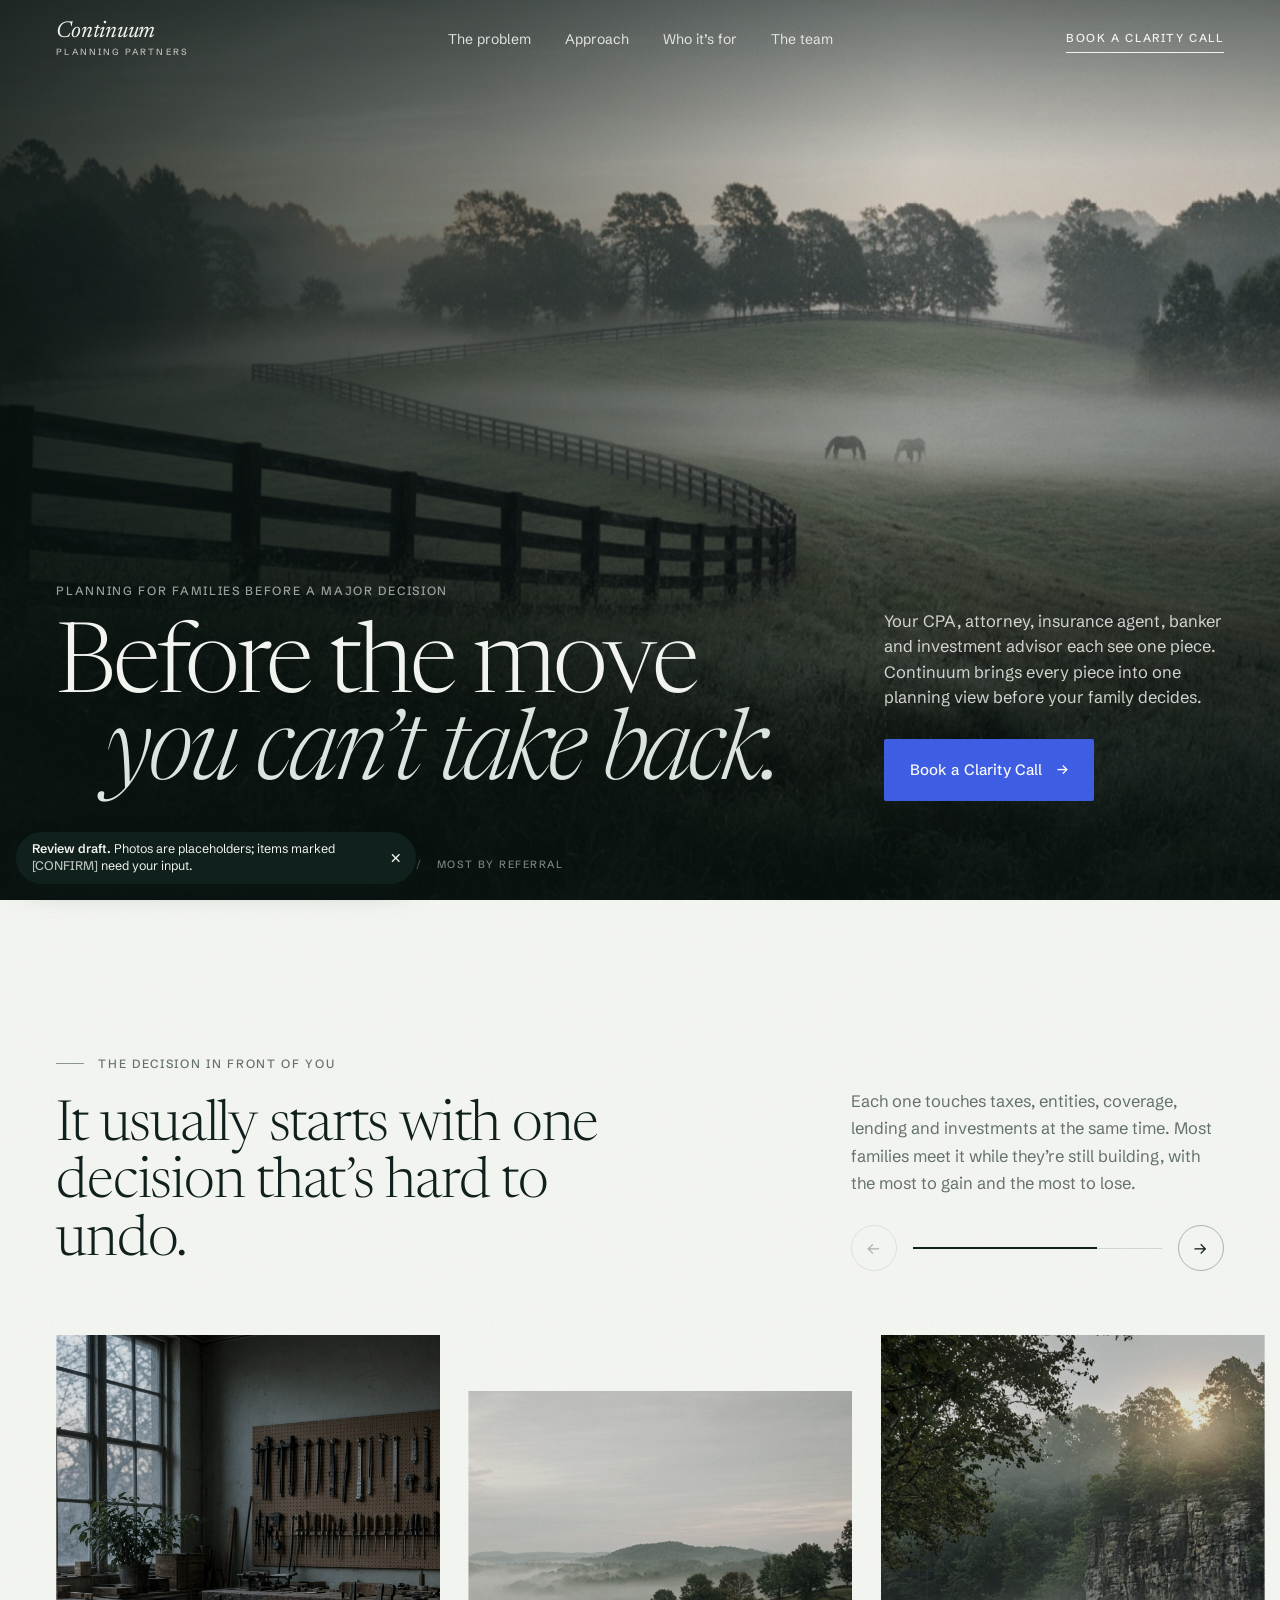
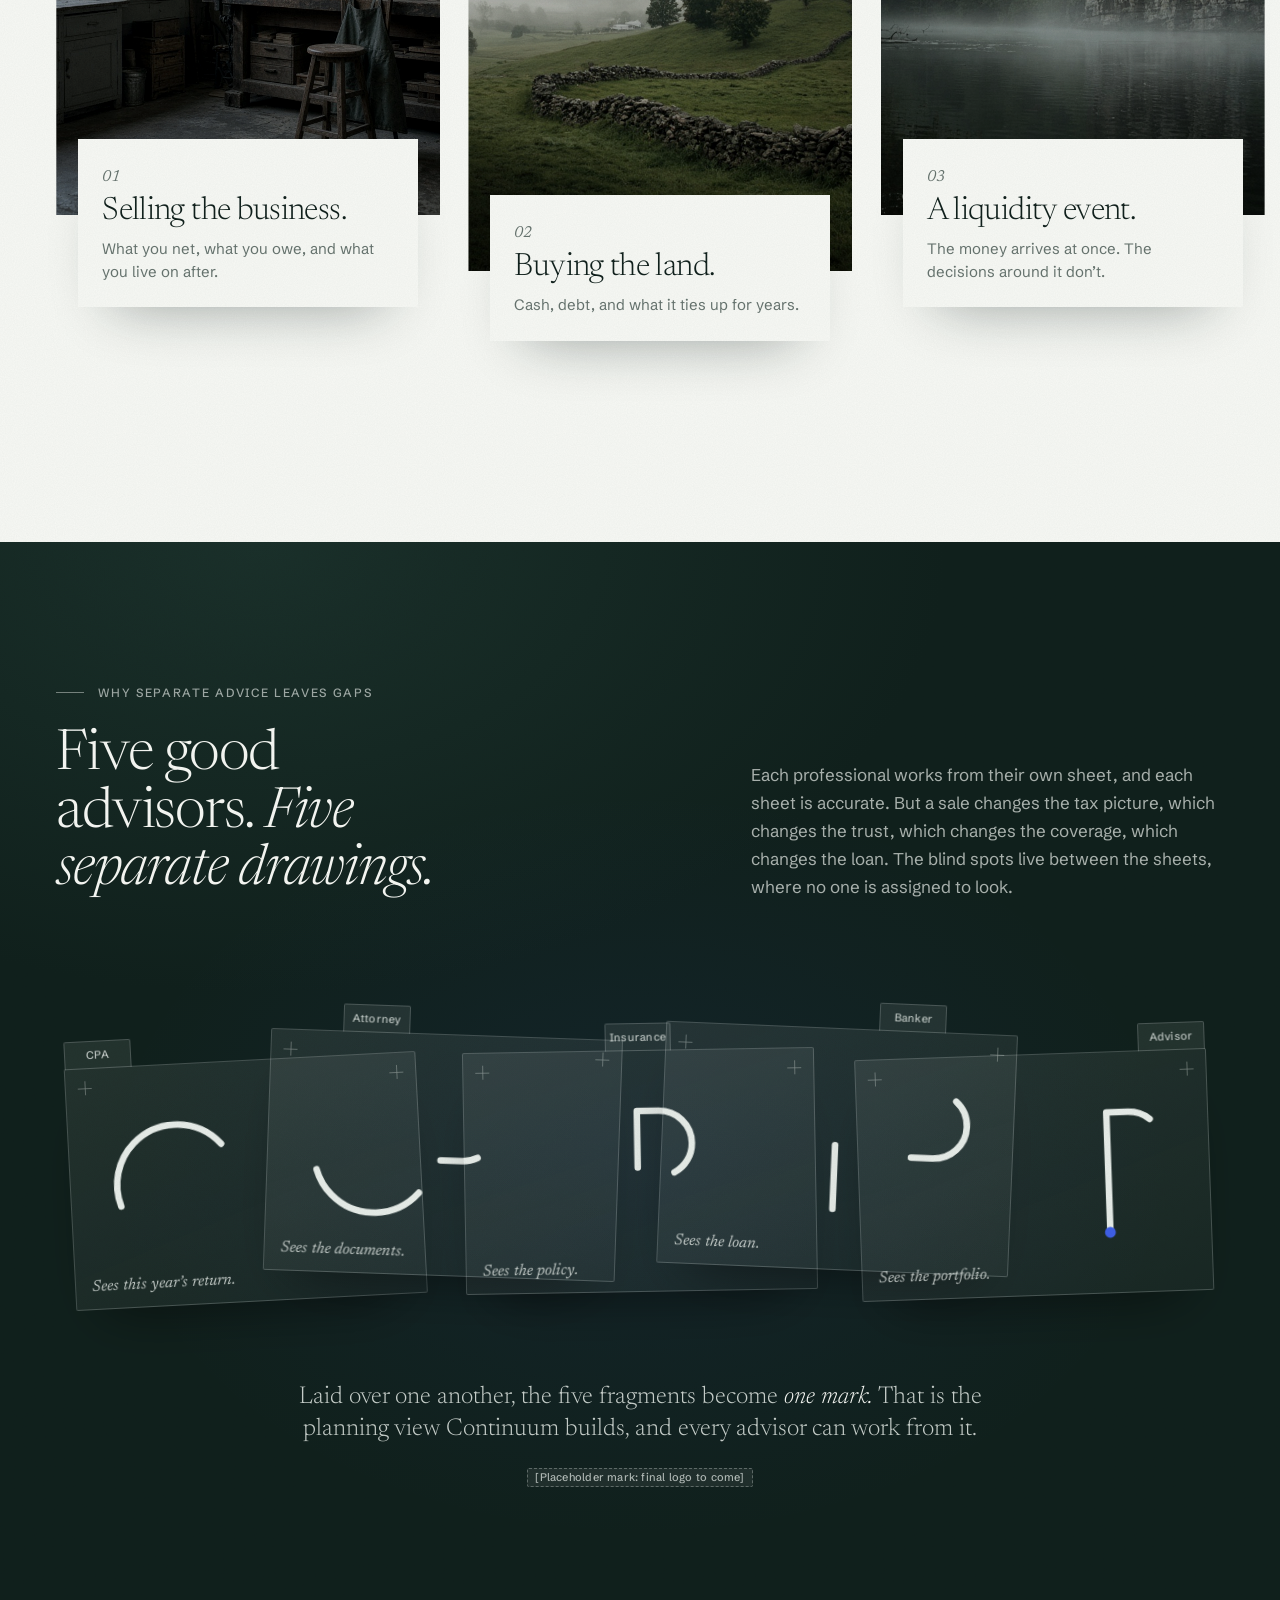
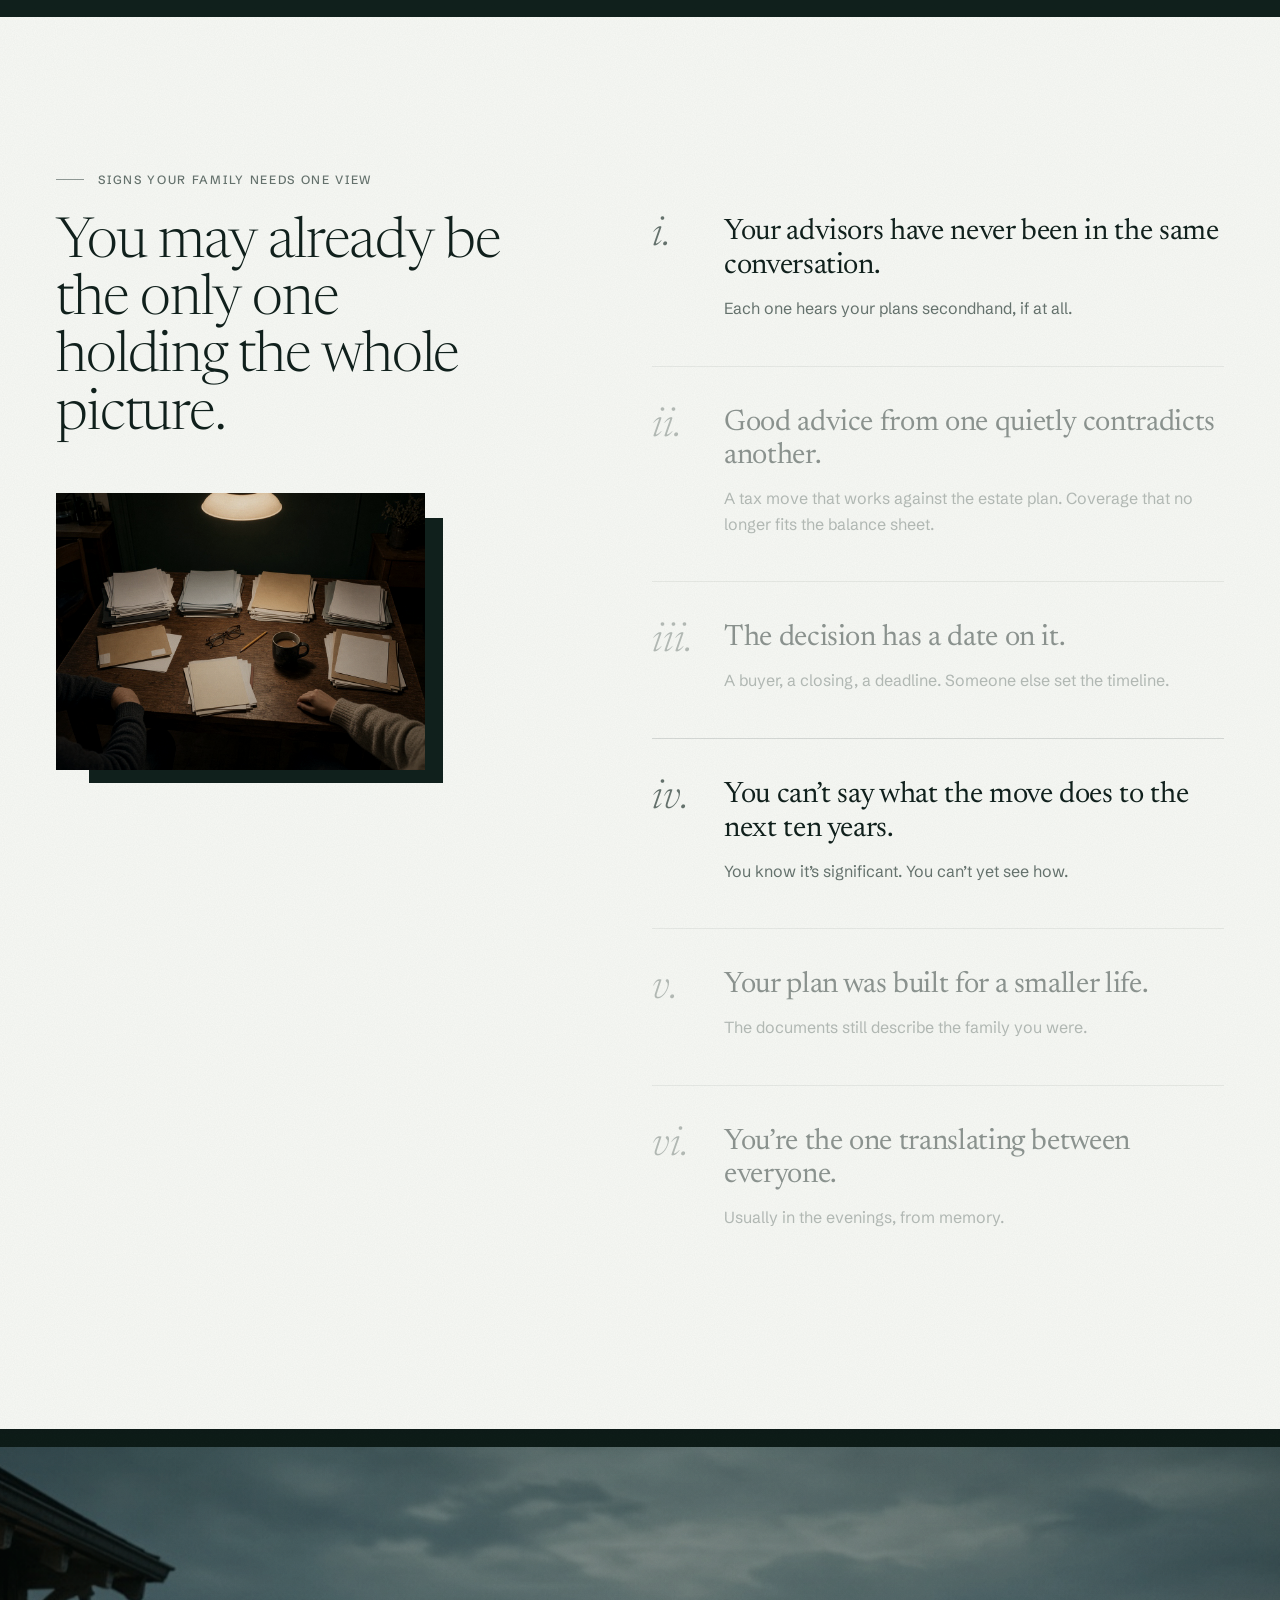
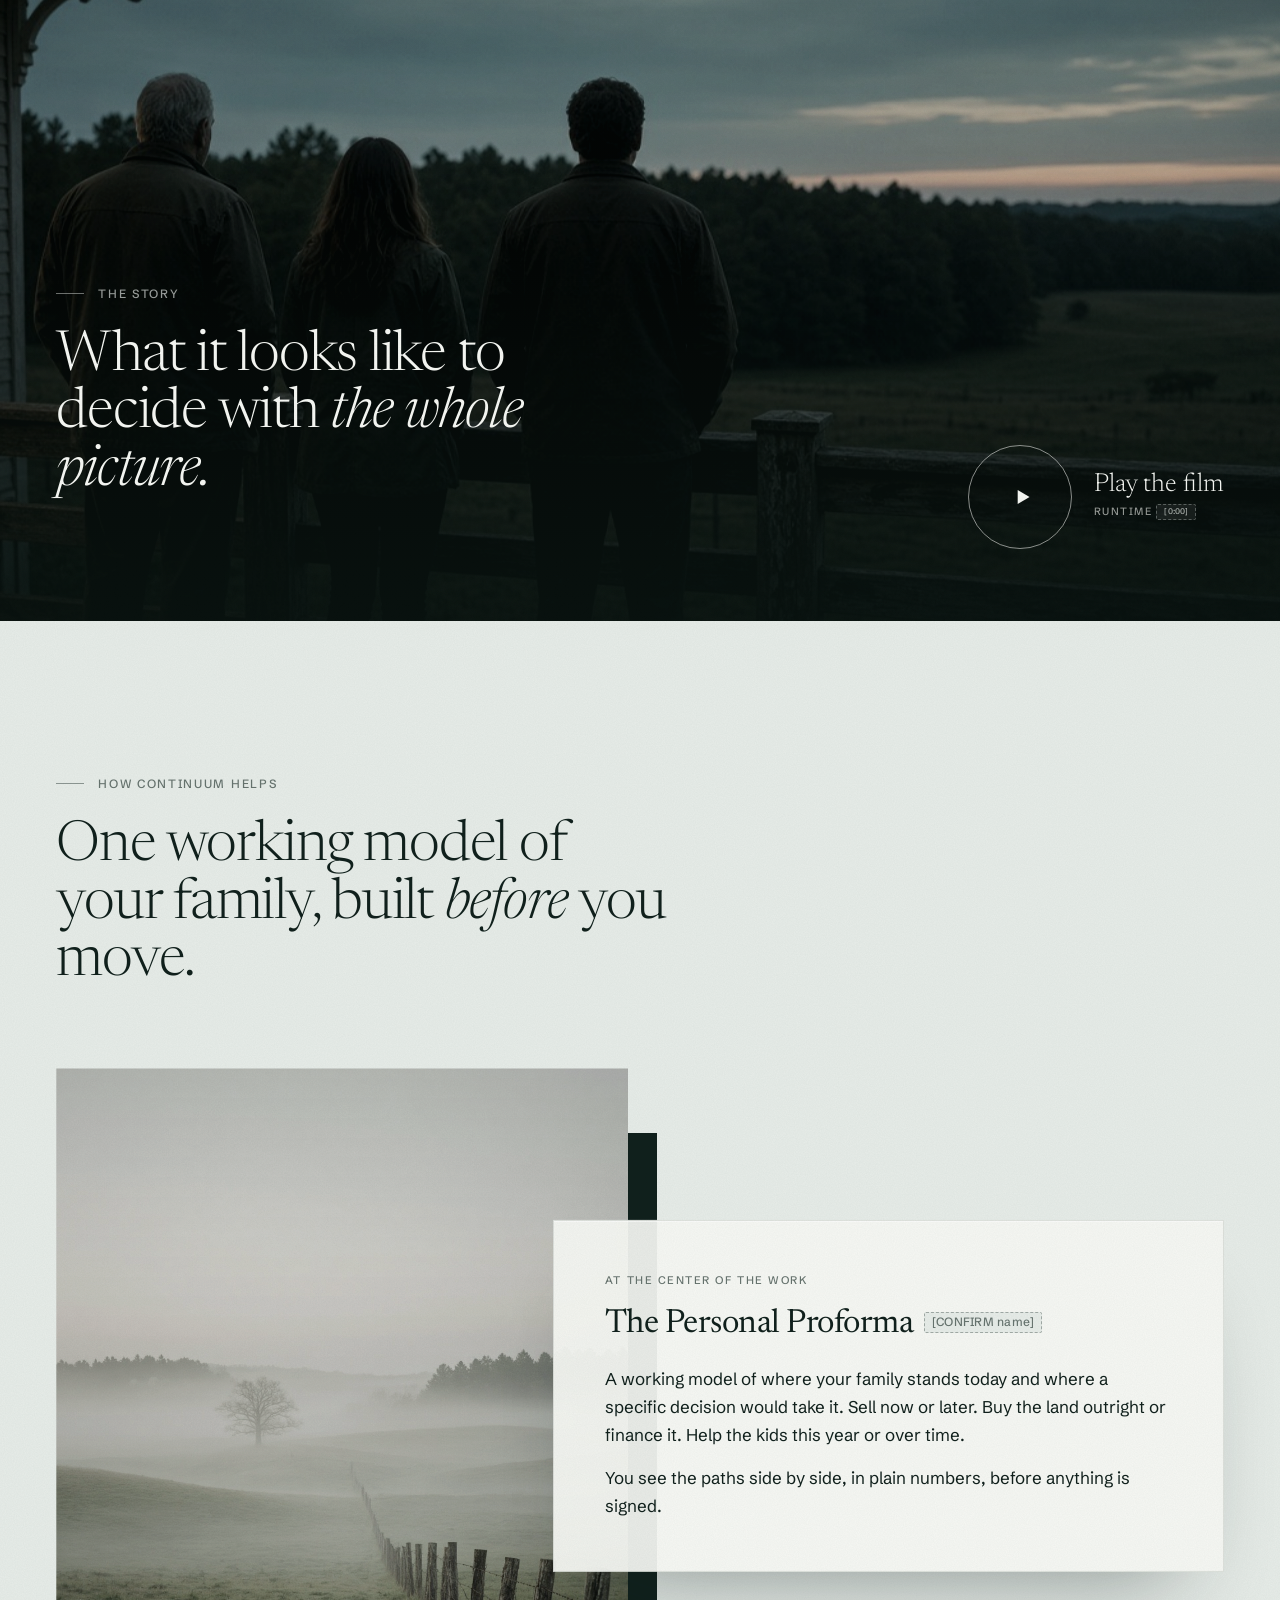
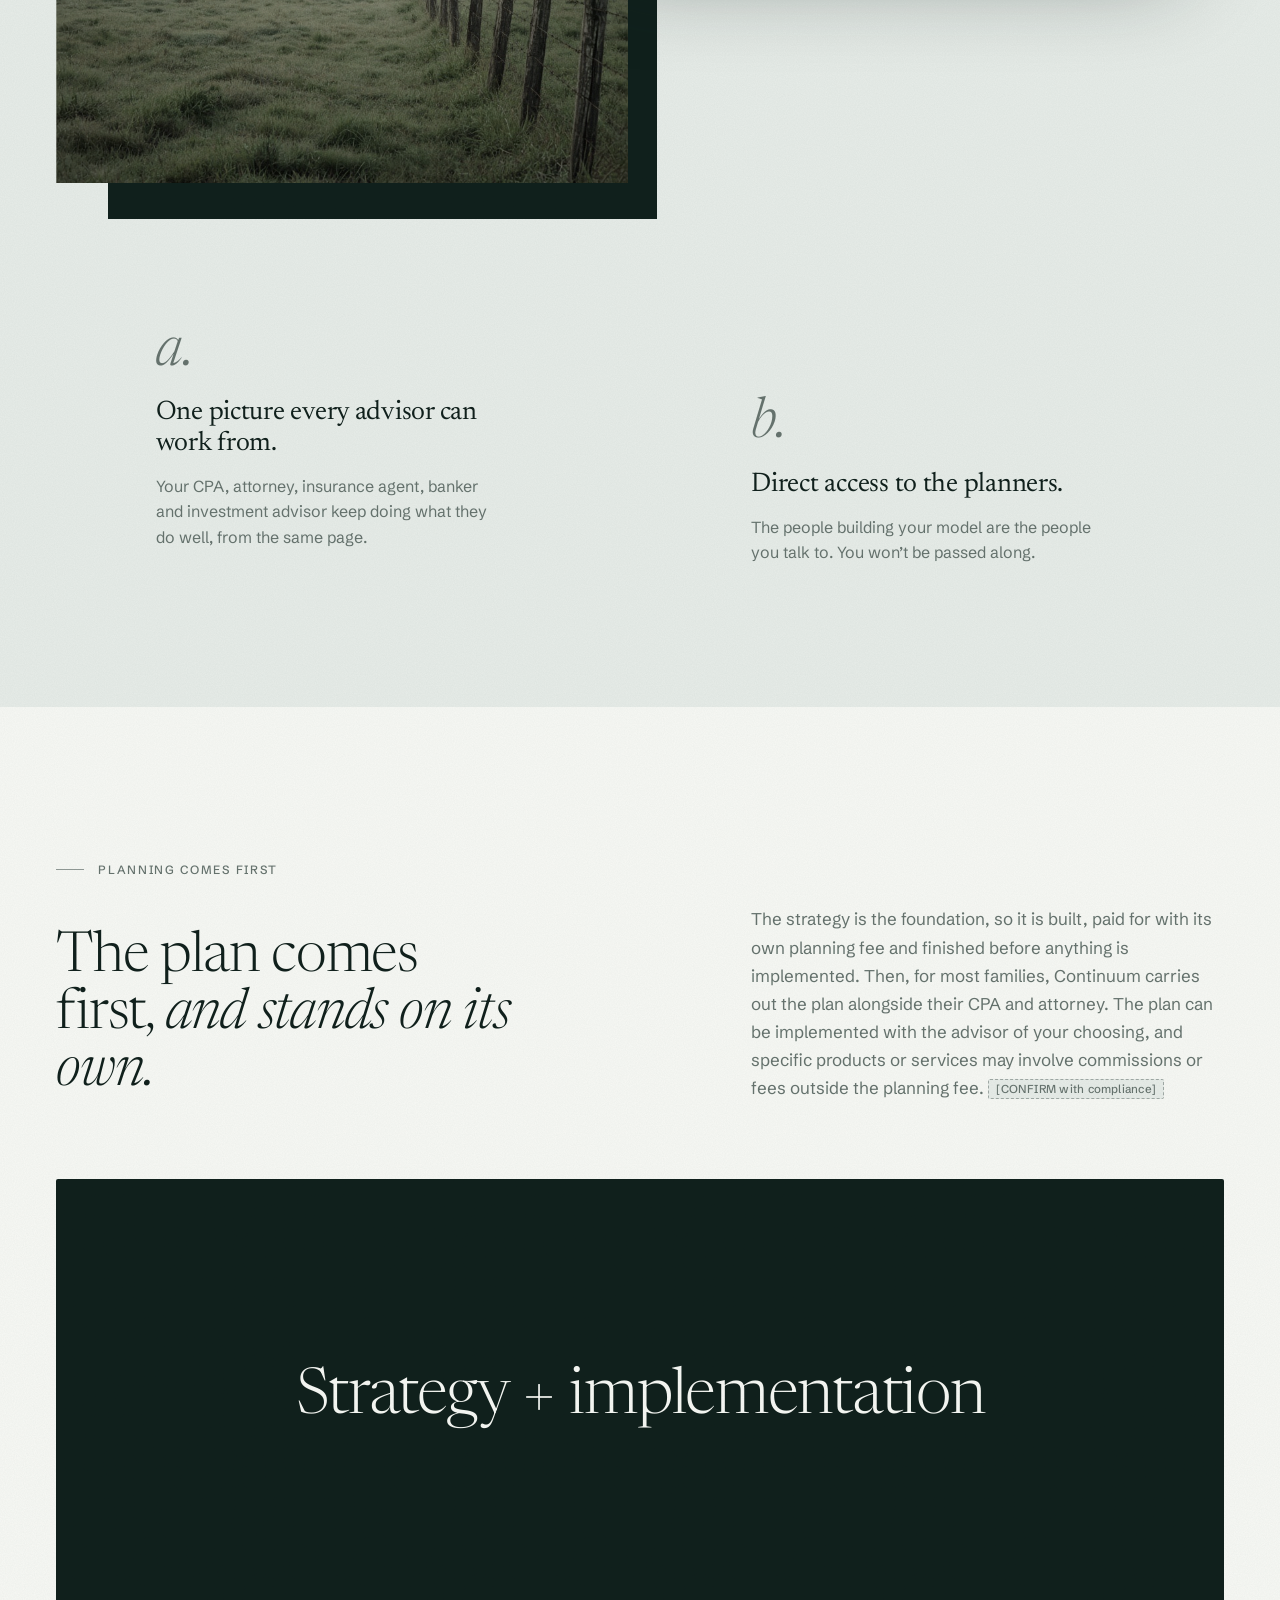
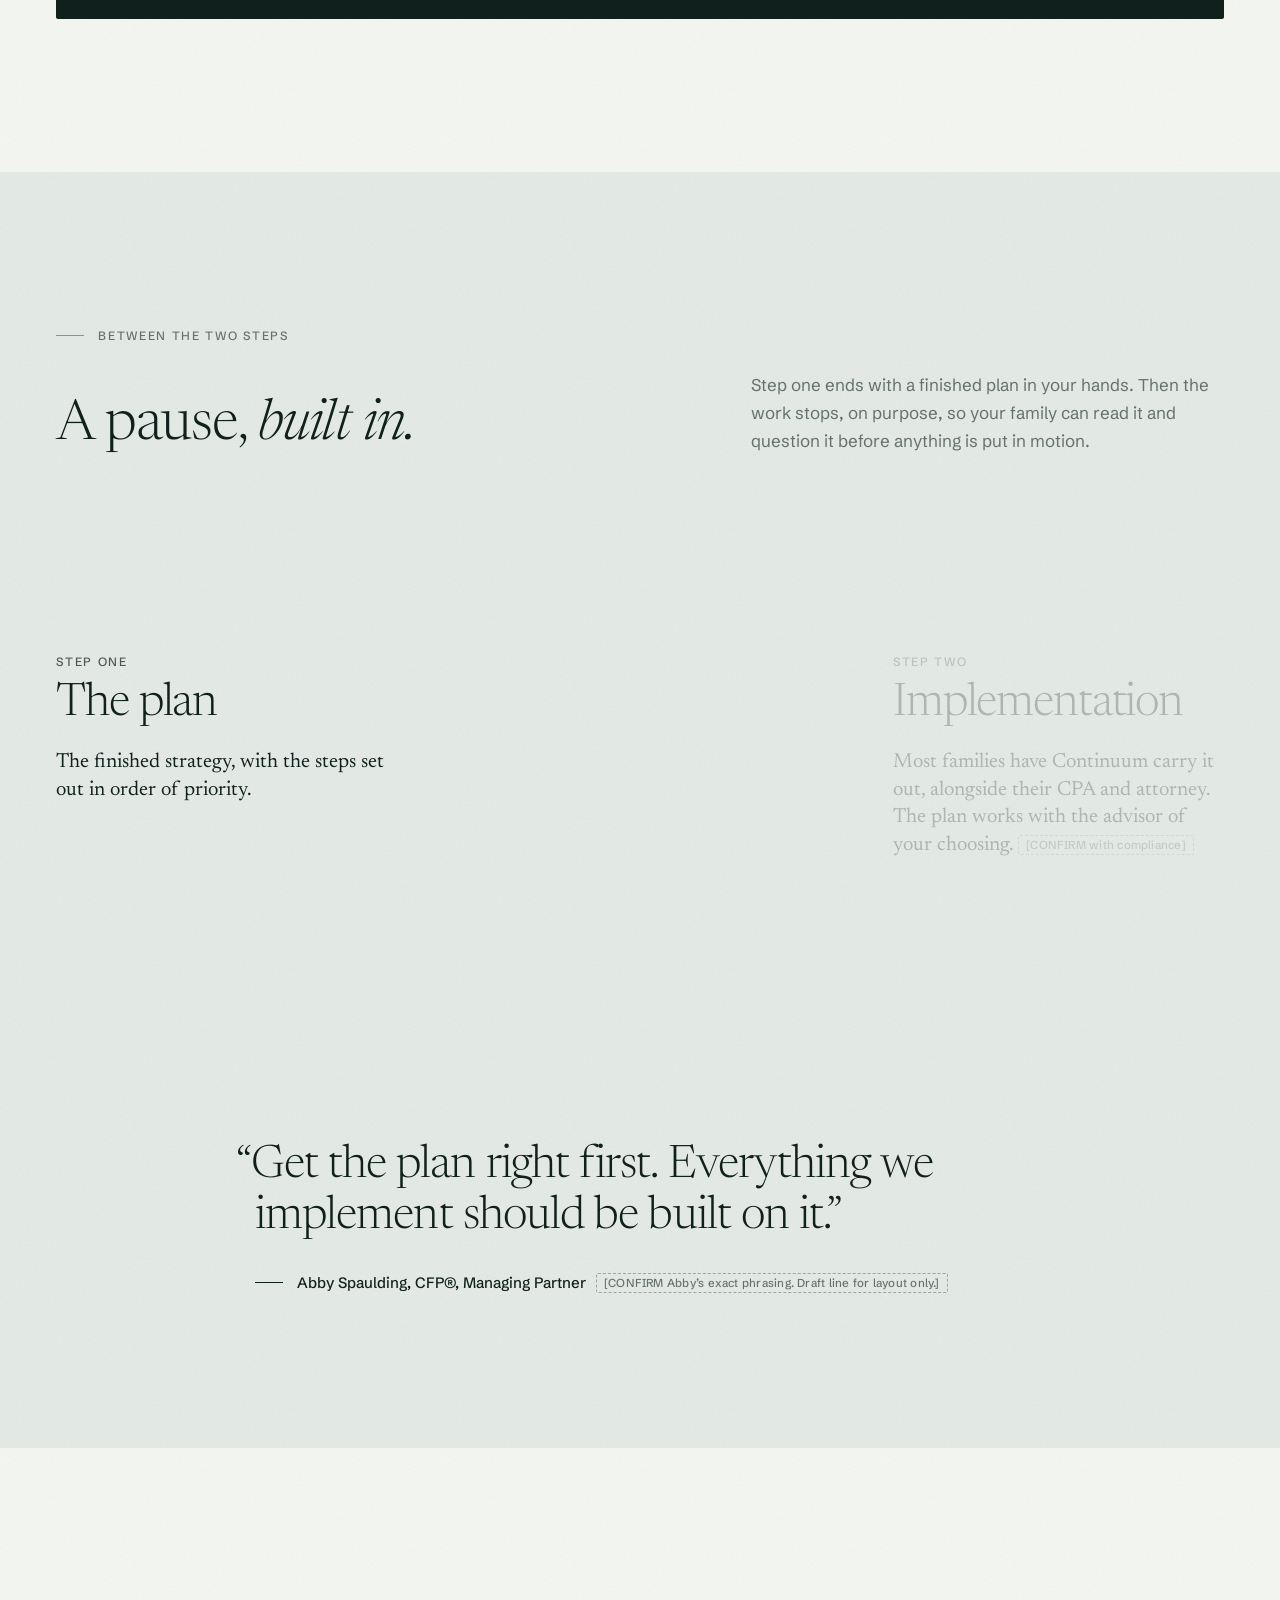
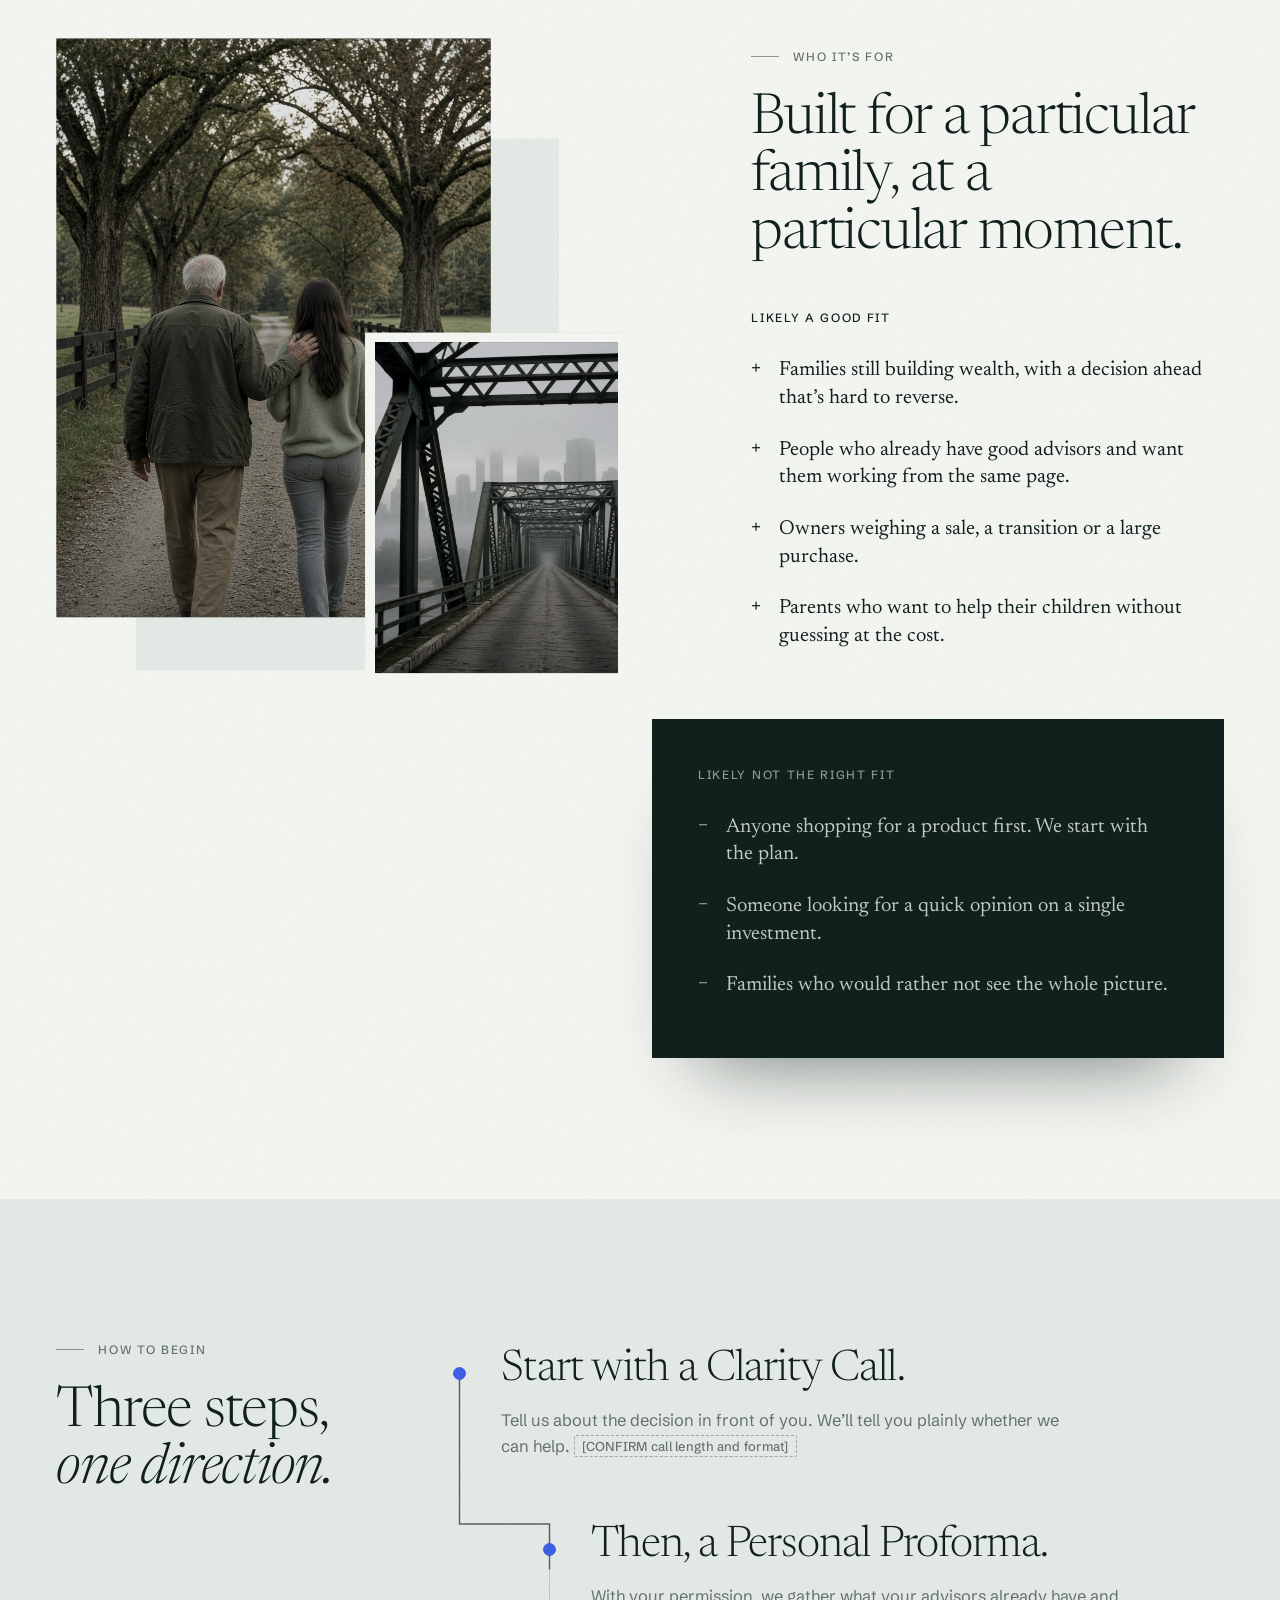
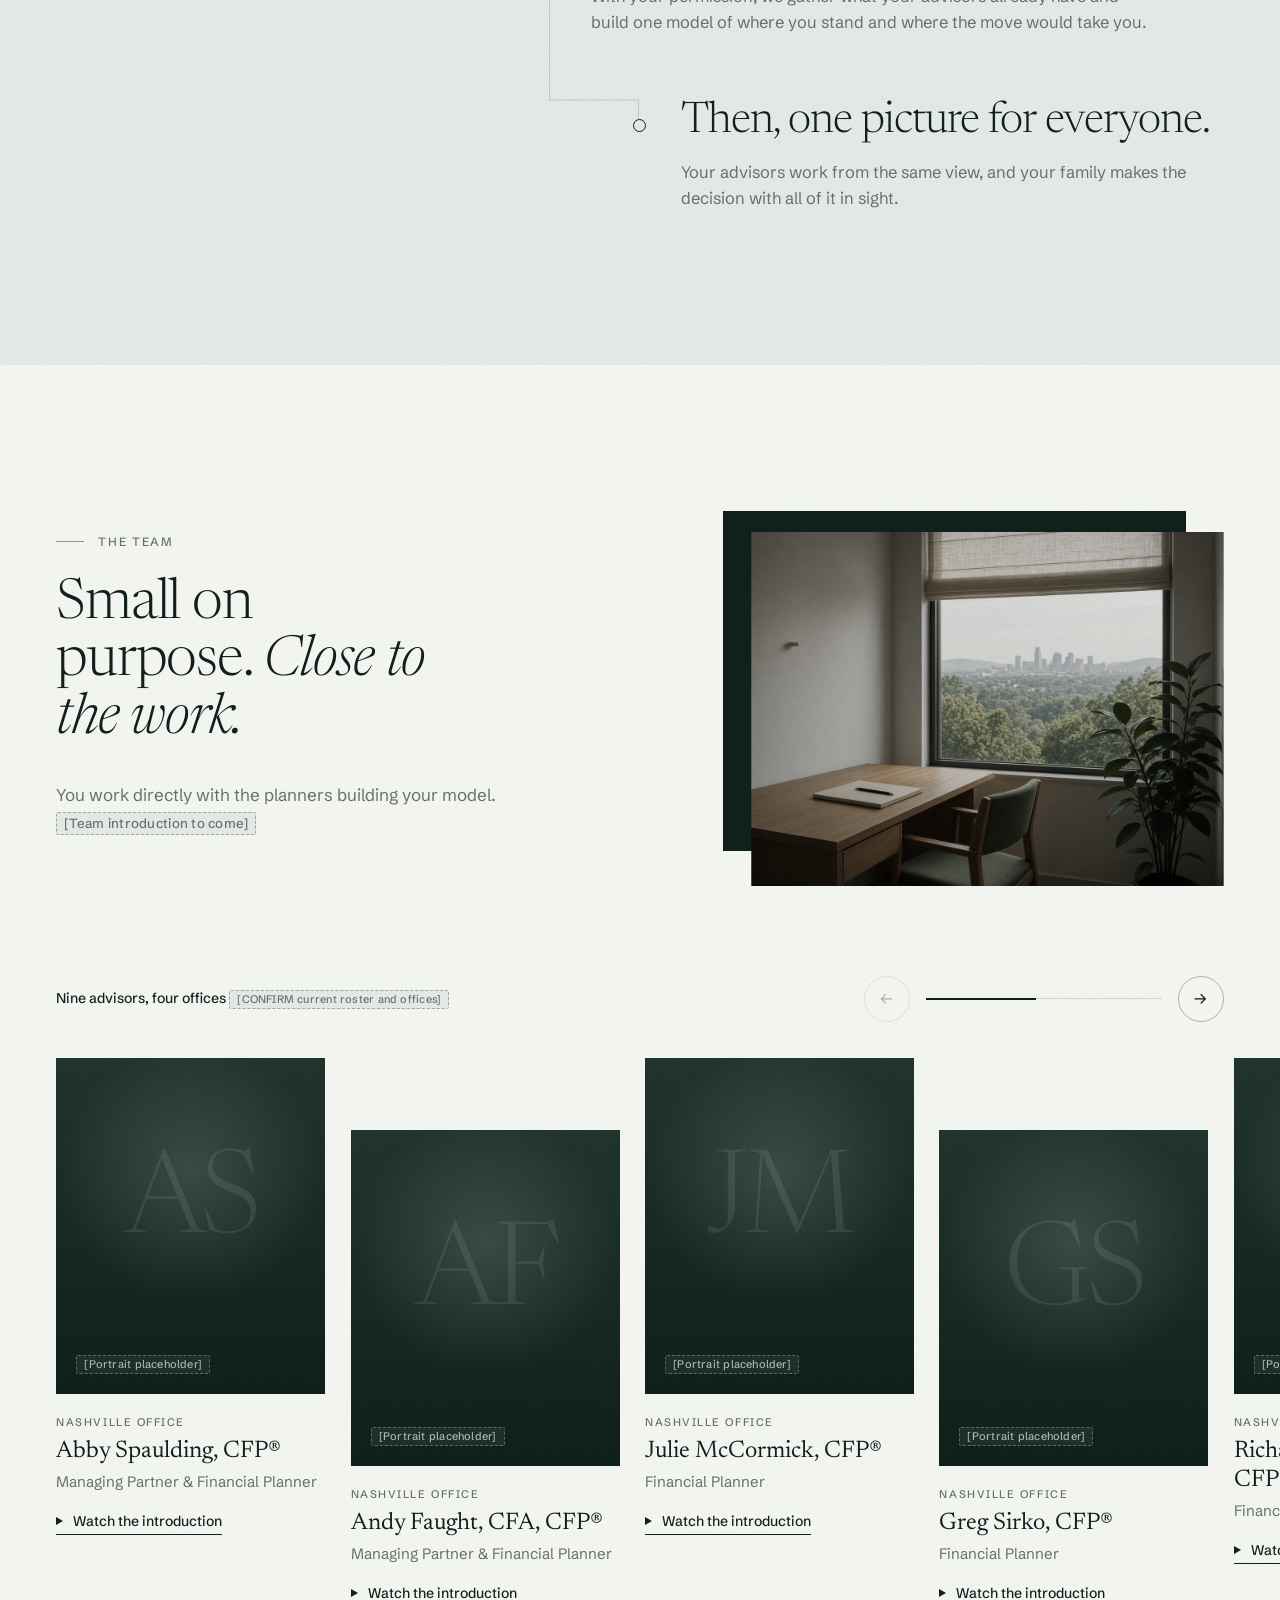
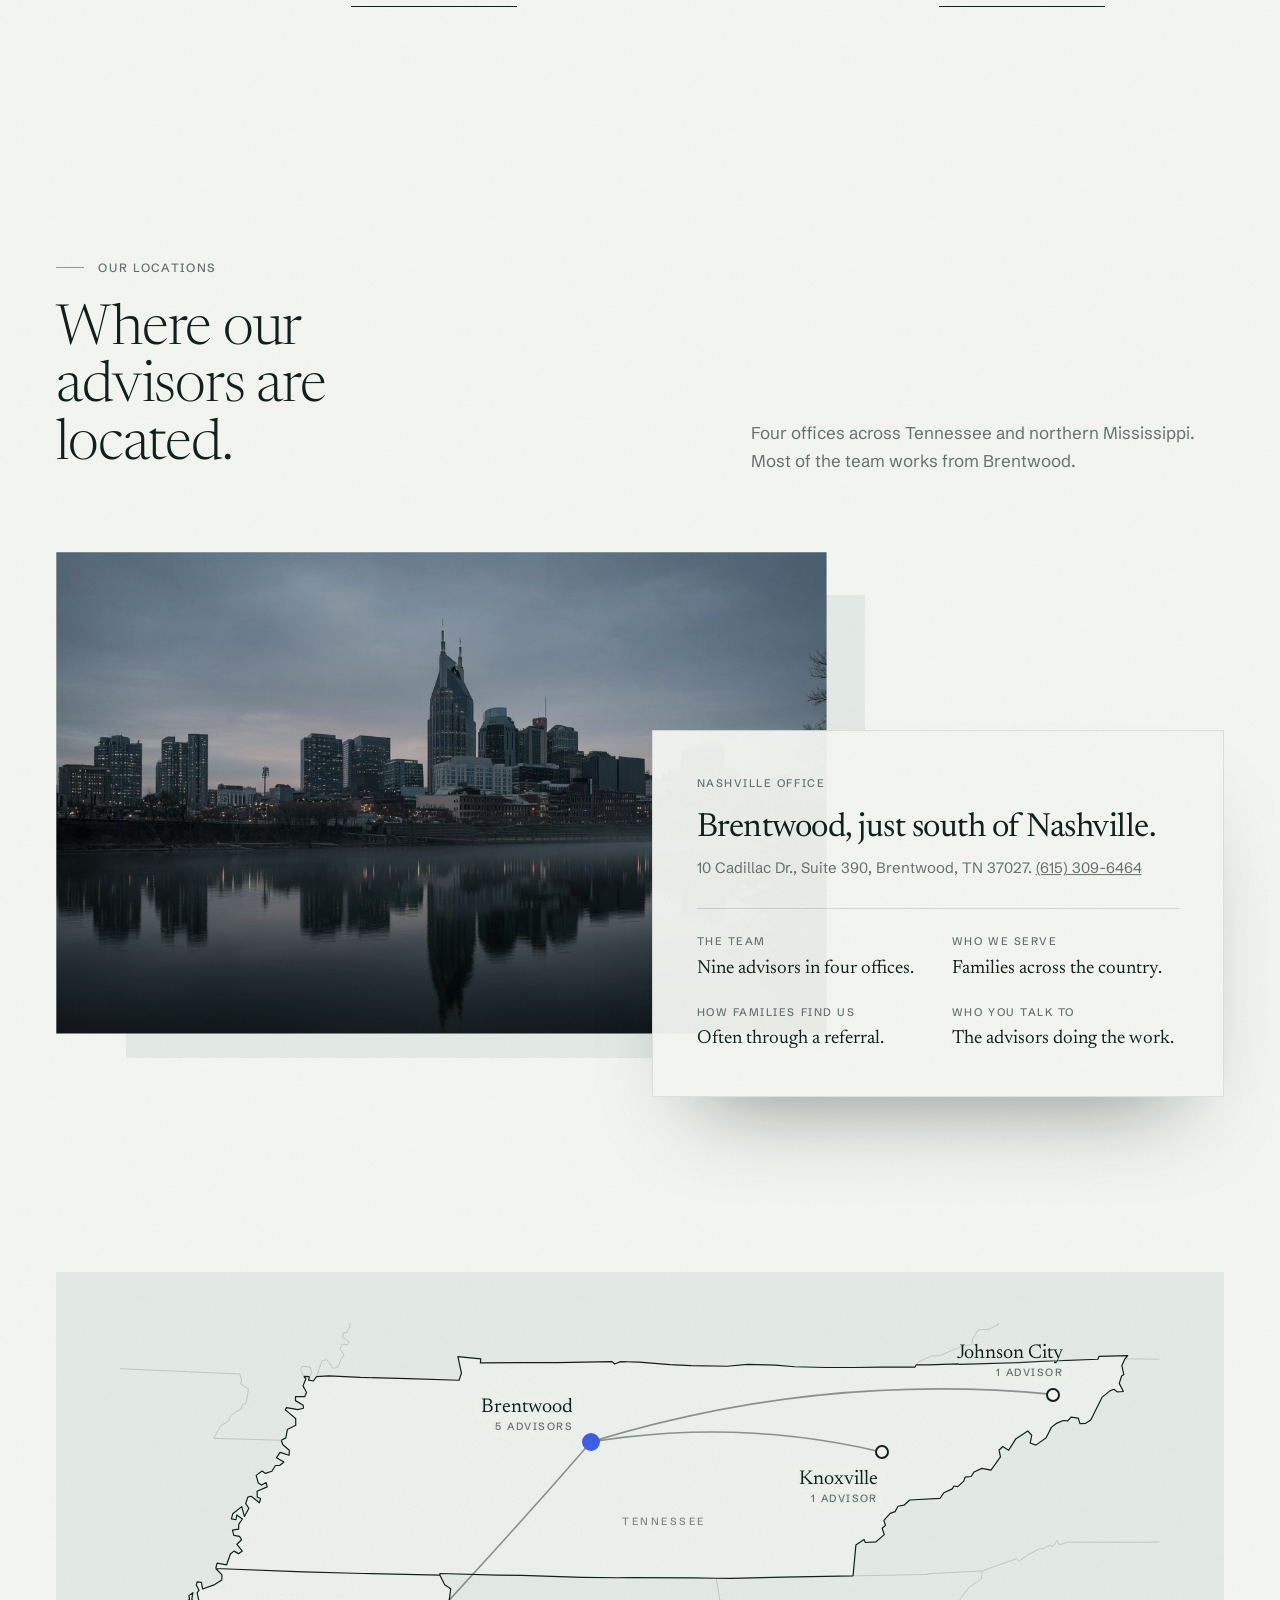
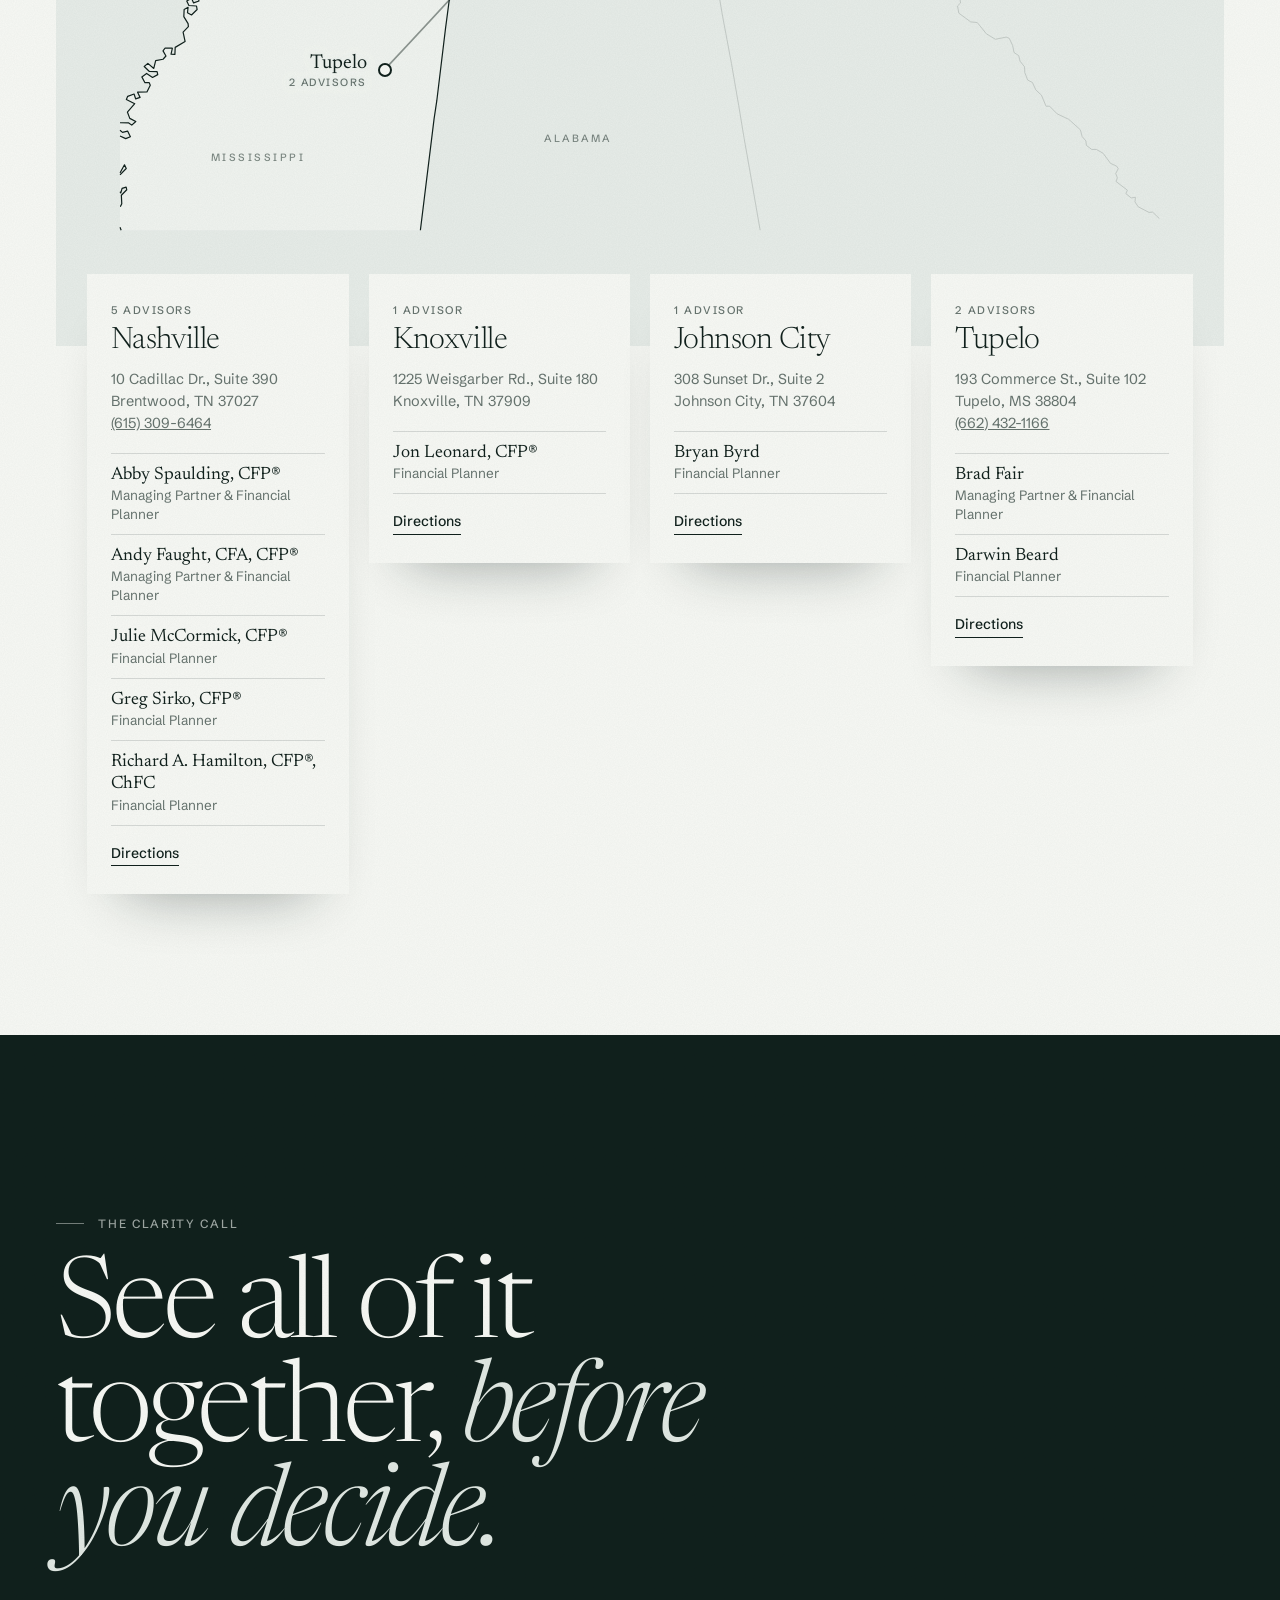
==== commit b9b3d1fb: "Even out the plan/implementation boxes, rebalance the pause timeline, new Abby draft quote, advisors" ====
--- a/index.html
+++ b/index.html
@@ -315,7 +315,7 @@
       </ol>
 
       <figure class="quote reveal">
-        <blockquote><p>“A plan should be finished before anyone asks what to buy.”</p></blockquote>
+        <blockquote><p>“Get the plan right first. Everything we implement should be built on it.”</p></blockquote>
         <figcaption>Abby Spaulding, CFP®, Managing Partner <span class="ph">[CONFIRM Abby’s exact phrasing. Draft line for layout only.]</span></figcaption>
       </figure>
     </div>
@@ -401,7 +401,7 @@
       </div>
 
       <div class="team-bar">
-        <p class="team-count">Nine planners, four offices <span class="ph">[CONFIRM current roster and offices]</span></p>
+        <p class="team-count">Nine advisors, four offices <span class="ph">[CONFIRM current roster and offices]</span></p>
         <div class="rail-controls">
           <button class="rail-btn" type="button" data-rail-prev="team" aria-label="Previous team members">←</button>
           <span class="rail-progress" aria-hidden="true"><span data-rail-bar="team"></span></span>
@@ -550,7 +550,7 @@
     <div class="wrap locations" id="locations" role="region" aria-labelledby="locations-title" data-locations>
       <div class="loc-head">
         <p class="runhead reveal">Our locations</p>
-        <h2 id="locations-title" class="h2 reveal">Where our planners work.</h2>
+        <h2 id="locations-title" class="h2 reveal">Where our advisors are located.</h2>
         <p class="body-l reveal">Four offices across Tennessee and northern Mississippi. Most of the team works from Brentwood.</p>
       </div>
 
@@ -564,10 +564,10 @@
           <h3 class="h3">Brentwood, just south of Nashville.</h3>
           <p class="place-addr">10 Cadillac Dr., Suite 390, Brentwood, TN 37027. <a href="tel:+16153096464">(615) 309-6464</a></p>
           <dl class="facts">
-            <div><dt>The team</dt><dd>Nine planners in four offices.</dd></div>
+            <div><dt>The team</dt><dd>Nine advisors in four offices.</dd></div>
             <div><dt>Who we serve</dt><dd>Families across the country.</dd></div>
             <div><dt>How families find us</dt><dd>Often through a referral.</dd></div>
-            <div><dt>Who you talk to</dt><dd>The planners doing the work.</dd></div>
+            <div><dt>Who you talk to</dt><dd>The advisors doing the work.</dd></div>
           </dl>
         </div>
       </div>
@@ -587,16 +587,16 @@
             <span class="map-state-label" style="left:52.30%;top:39.21%">Tennessee</span>
             <span class="map-state-label" style="left:13.26%;top:85.79%">Mississippi</span>
             <span class="map-state-label" style="left:44.02%;top:81.97%">Alabama</span>
-            <a class="map-pin pin-leftup is-home" href="#office-nashville" data-office="nashville" style="left:45.30%;top:23.46%"><span class="pin-dot" aria-hidden="true"></span><span class="pin-text"><span class="pin-city">Brentwood</span><span class="pin-count">5 planners</span></span></a>
-            <a class="map-pin pin-below" href="#office-knoxville" data-office="knoxville" style="left:73.28%;top:25.43%"><span class="pin-dot" aria-hidden="true"></span><span class="pin-text"><span class="pin-city">Knoxville</span><span class="pin-count">1 planner</span></span></a>
-            <a class="map-pin pin-jc" href="#office-johnson-city" data-office="johnson-city" style="left:89.75%;top:14.08%"><span class="pin-dot" aria-hidden="true"></span><span class="pin-text"><span class="pin-city">Johnson City</span><span class="pin-count">1 planner</span></span></a>
-            <a class="map-pin pin-left" href="#office-tupelo" data-office="tupelo" style="left:25.43%;top:68.39%"><span class="pin-dot" aria-hidden="true"></span><span class="pin-text"><span class="pin-city">Tupelo</span><span class="pin-count">2 planners</span></span></a>
+            <a class="map-pin pin-leftup is-home" href="#office-nashville" data-office="nashville" style="left:45.30%;top:23.46%"><span class="pin-dot" aria-hidden="true"></span><span class="pin-text"><span class="pin-city">Brentwood</span><span class="pin-count">5 advisors</span></span></a>
+            <a class="map-pin pin-below" href="#office-knoxville" data-office="knoxville" style="left:73.28%;top:25.43%"><span class="pin-dot" aria-hidden="true"></span><span class="pin-text"><span class="pin-city">Knoxville</span><span class="pin-count">1 advisor</span></span></a>
+            <a class="map-pin pin-jc" href="#office-johnson-city" data-office="johnson-city" style="left:89.75%;top:14.08%"><span class="pin-dot" aria-hidden="true"></span><span class="pin-text"><span class="pin-city">Johnson City</span><span class="pin-count">1 advisor</span></span></a>
+            <a class="map-pin pin-left" href="#office-tupelo" data-office="tupelo" style="left:25.43%;top:68.39%"><span class="pin-dot" aria-hidden="true"></span><span class="pin-text"><span class="pin-city">Tupelo</span><span class="pin-count">2 advisors</span></span></a>
           </div>
           <!-- map:end -->
         </div>
         <ul class="offices">
           <li class="office reveal" id="office-nashville" tabindex="-1" data-office="nashville">
-            <p class="office-count">5 planners</p>
+            <p class="office-count">5 advisors</p>
             <h3 class="office-city">Nashville</h3>
             <p class="office-addr">10 Cadillac Dr., Suite 390<br>Brentwood, TN 37027<br><a href="tel:+16153096464">(615) 309-6464</a></p>
             <ul class="office-people">
@@ -609,7 +609,7 @@
             <a class="office-dir" href="https://www.google.com/maps/search/?api=1&amp;query=10+Cadillac+Dr+Suite+390+Brentwood+TN+37027" target="_blank" rel="noopener">Directions<span class="sr-only"> to the Nashville office (opens in a new tab)</span></a>
           </li>
           <li class="office reveal" id="office-knoxville" tabindex="-1" data-office="knoxville">
-            <p class="office-count">1 planner</p>
+            <p class="office-count">1 advisor</p>
             <h3 class="office-city">Knoxville</h3>
             <p class="office-addr">1225 Weisgarber Rd., Suite 180<br>Knoxville, TN 37909</p>
             <ul class="office-people">
@@ -618,7 +618,7 @@
             <a class="office-dir" href="https://www.google.com/maps/search/?api=1&amp;query=1225+Weisgarber+Rd+Suite+180+Knoxville+TN+37909" target="_blank" rel="noopener">Directions<span class="sr-only"> to the Knoxville office (opens in a new tab)</span></a>
           </li>
           <li class="office reveal" id="office-johnson-city" tabindex="-1" data-office="johnson-city">
-            <p class="office-count">1 planner</p>
+            <p class="office-count">1 advisor</p>
             <h3 class="office-city">Johnson City</h3>
             <p class="office-addr">308 Sunset Dr., Suite 2<br>Johnson City, TN 37604</p>
             <ul class="office-people">
@@ -627,7 +627,7 @@
             <a class="office-dir" href="https://www.google.com/maps/search/?api=1&amp;query=308+Sunset+Dr+Suite+2+Johnson+City+TN+37604" target="_blank" rel="noopener">Directions<span class="sr-only"> to the Johnson City office (opens in a new tab)</span></a>
           </li>
           <li class="office reveal" id="office-tupelo" tabindex="-1" data-office="tupelo">
-            <p class="office-count">2 planners</p>
+            <p class="office-count">2 advisors</p>
             <h3 class="office-city">Tupelo</h3>
             <p class="office-addr">193 Commerce St., Suite 102<br>Tupelo, MS 38804<br><a href="tel:+16624321166">(662) 432-1166</a></p>
             <ul class="office-people">
--- a/styles.css
+++ b/styles.css
@@ -420,7 +420,7 @@
   position: relative; display: grid; min-height: 440px;
   grid-template-columns: 1fr calc(var(--p) * 24%) 1fr;
 }
-.split-block { padding: clamp(32px, 3.6vw, 56px); display: flex; flex-direction: column; justify-content: flex-end; }
+.split-block { padding: clamp(40px, 4vw, 60px) clamp(32px, 3.6vw, 56px); display: flex; flex-direction: column; justify-content: flex-start; }
 .split-block > * { opacity: calc((var(--p) - .55) * 2.4); }
 .split-one { background: var(--pine); color: var(--chalk); border-radius: 2px 0 0 2px; }
 .split-one .ph { color: rgba(231, 236, 232, .74); background: rgba(231, 236, 232, .07); border-color: rgba(231, 236, 232, .32); }
@@ -430,6 +430,7 @@
   position: relative; overflow: hidden; display: grid; align-content: center; justify-items: center; text-align: center; padding: 0 12px;
   opacity: calc((var(--p) - .6) * 2.5);
 }
+.js .split-block.reveal { transform: none; }
 .js .split-gap.reveal.is-in { opacity: calc((var(--p) - .6) * 2.5); }
 .split-gap::before { content: ""; position: absolute; left: 50%; top: 0; bottom: 0; border-left: 1px dashed rgba(16, 32, 28, .4); z-index: -1; }
 .split-gap-label {
@@ -492,6 +493,22 @@
 .js .pause-line.is-scrub .pause-two { opacity: calc(.25 + .75 * clamp(0, (var(--q, 0) - .72) / .2, 1)); transition: none; }
 .js .pause-line.is-scrub .pause-two .pause-track { transform: scaleX(clamp(0, (var(--q, 0) - .72) / .28, 1)); transition: none; }
 
+/* Wide screens: step one and step two mirror each other either side of the pause.
+   The milestone sits at the end of the first line, with its label above the line. */
+@media (min-width: 901px) {
+  .pause-line { grid-template-columns: 1fr minmax(340px, 1.15fr) 1fr; padding-top: 64px; }
+  .pause-seg { padding: 56px 40px 0 0; }
+  .pause-two { padding: 56px 0 0 40px; }
+  .pause-one, .pause-mile { grid-column: 1; grid-row: 1; }
+  .pause-panel { grid-column: 2; grid-row: 1; margin: -64px 36px 0; }
+  .pause-two { grid-column: 3; grid-row: 1; }
+  .pause-mile { justify-self: end; width: 0; height: 0; padding: 0; text-align: right; }
+  .pause-mile::before { display: none; }
+  .pause-mile-title, .pause-mile-sub { position: absolute; right: 26px; white-space: nowrap; margin: 0; }
+  .pause-mile-title { bottom: 30px; }
+  .pause-mile-sub { bottom: 12px; }
+}
+
 .quote { margin: clamp(120px, 12vw, 180px) 0 0; display: grid; grid-template-columns: repeat(12, 1fr); column-gap: 24px; }
 .quote blockquote { grid-column: 3 / span 8; margin: 0; }
 .quote blockquote p {
@@ -841,7 +858,10 @@
   .pause-glyph { height: 80px; gap: 14px; margin-bottom: 22px; }
   .pause-glyph span { width: 15px; }
   .js .pause-one .pause-track, .js .pause-mile::before, .js .pause-two .pause-track { transform: scaleY(0); }
-  .js .pause-panel { clip-path: inset(50% 0 50% 0); }
+  .js .pause-panel { clip-path: inset(50% 0 50% 0); transition-delay: .5s, .5s; }
+  .js .pause-mile::before { transition-delay: .25s; }
+  .js .pause-mile > * { transition-delay: .35s, .35s; }
+  .js .pause-two, .js .pause-two .pause-track { transition-delay: 1s; }
   .quote { grid-template-columns: 1fr; }
   .quote blockquote, .quote figcaption { grid-column: 1; }
   .quote blockquote p { text-indent: 0; }
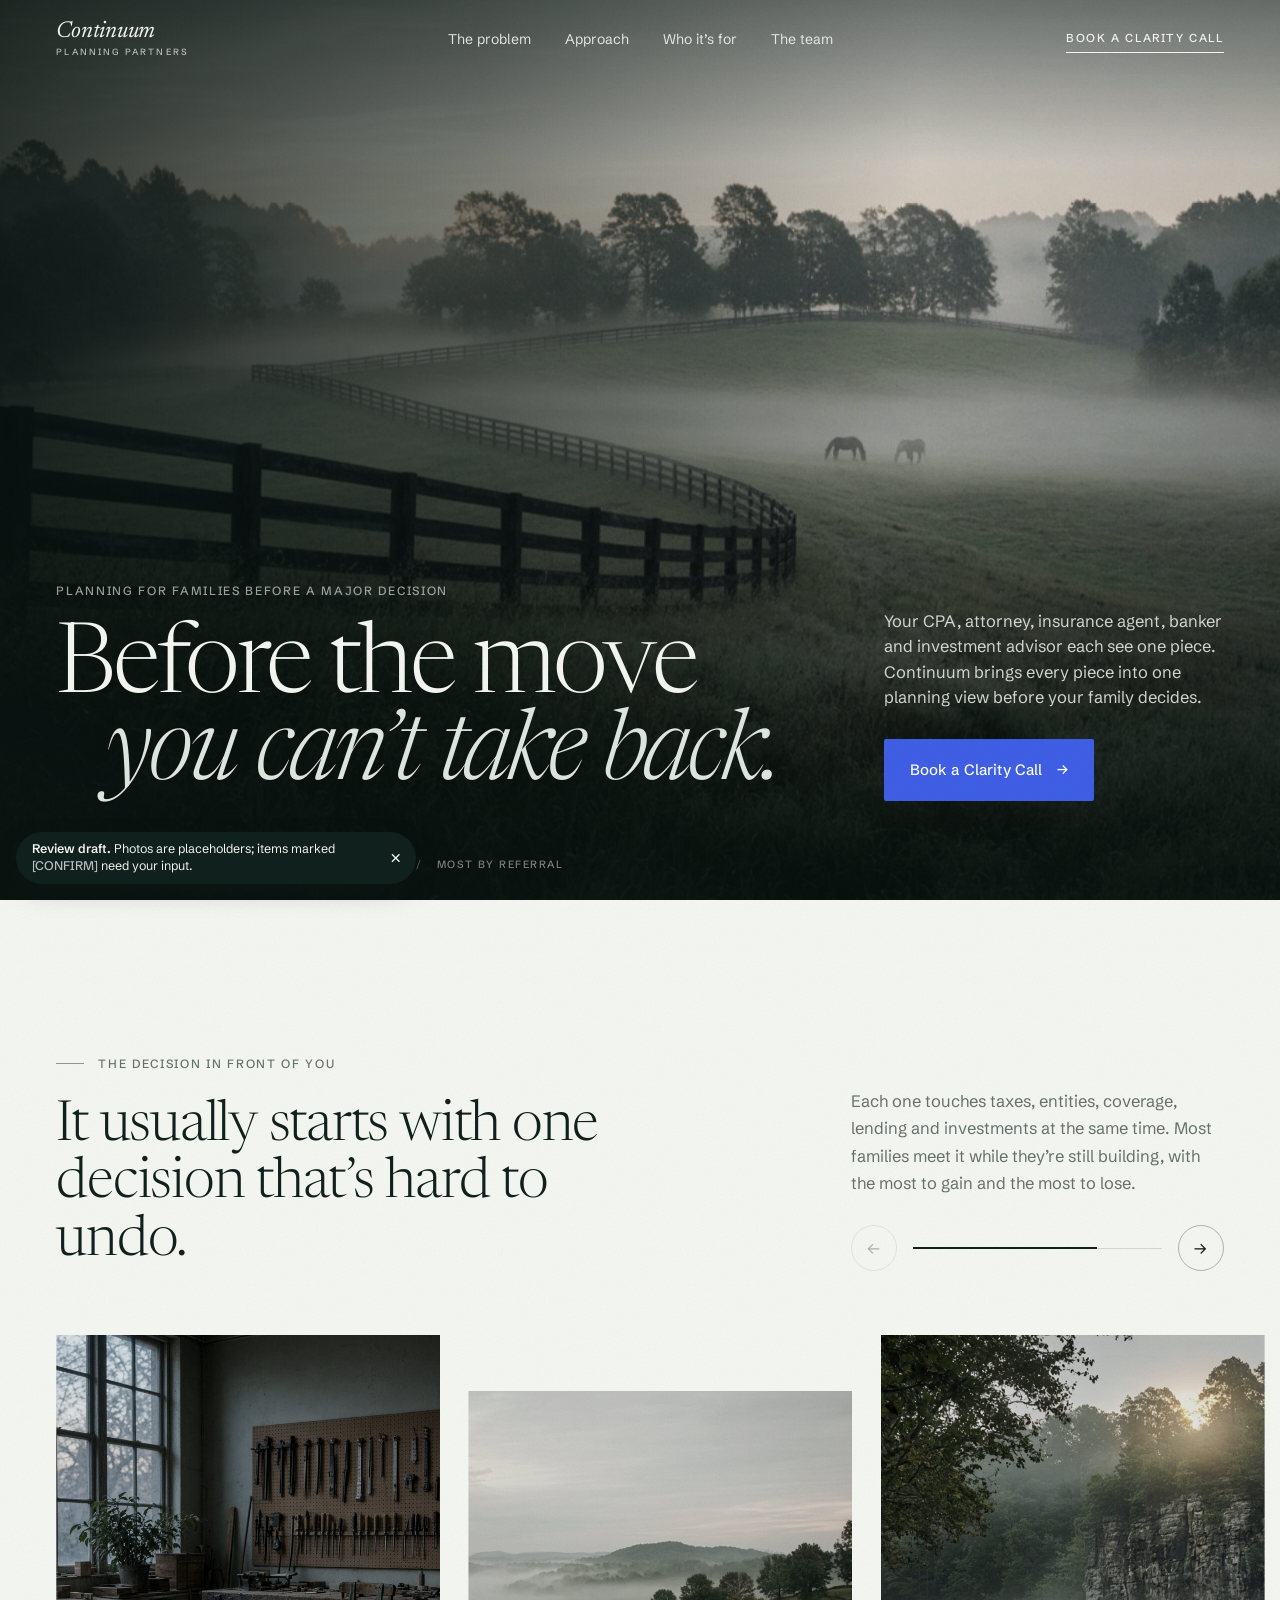
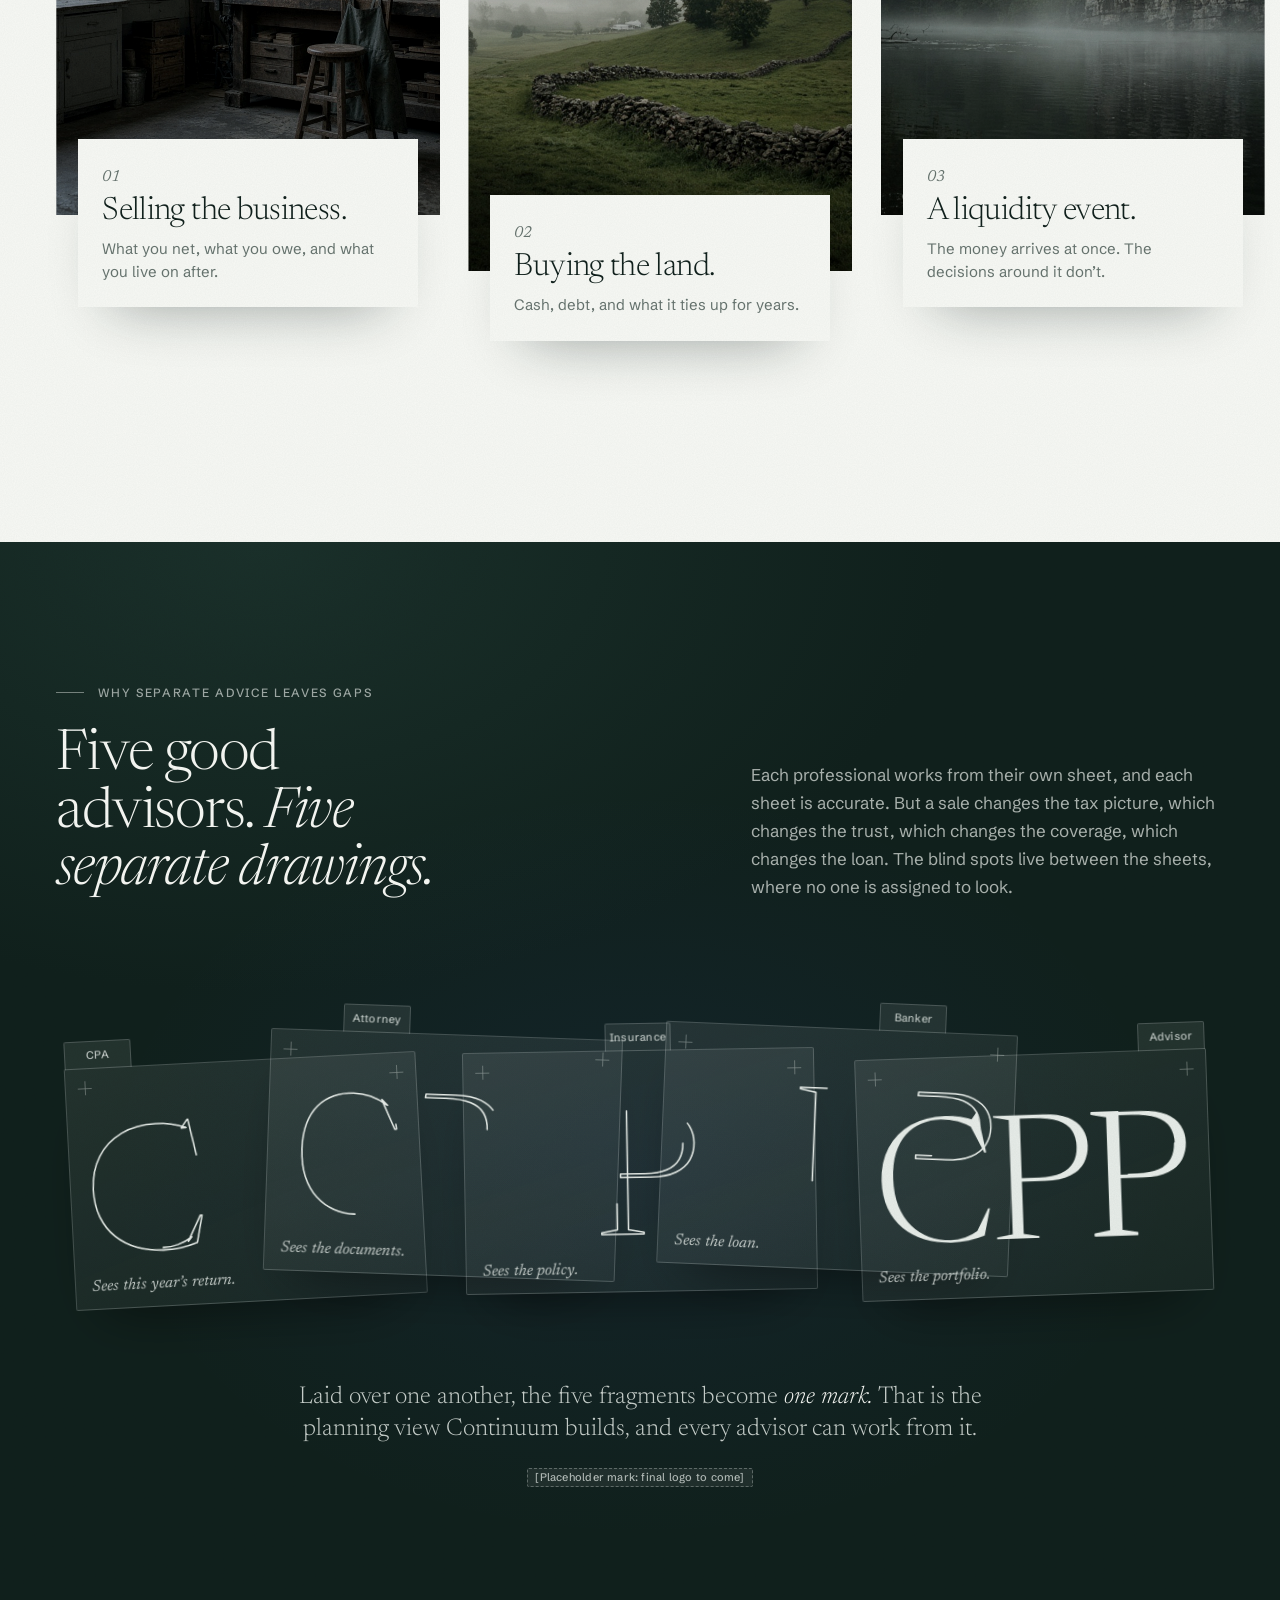
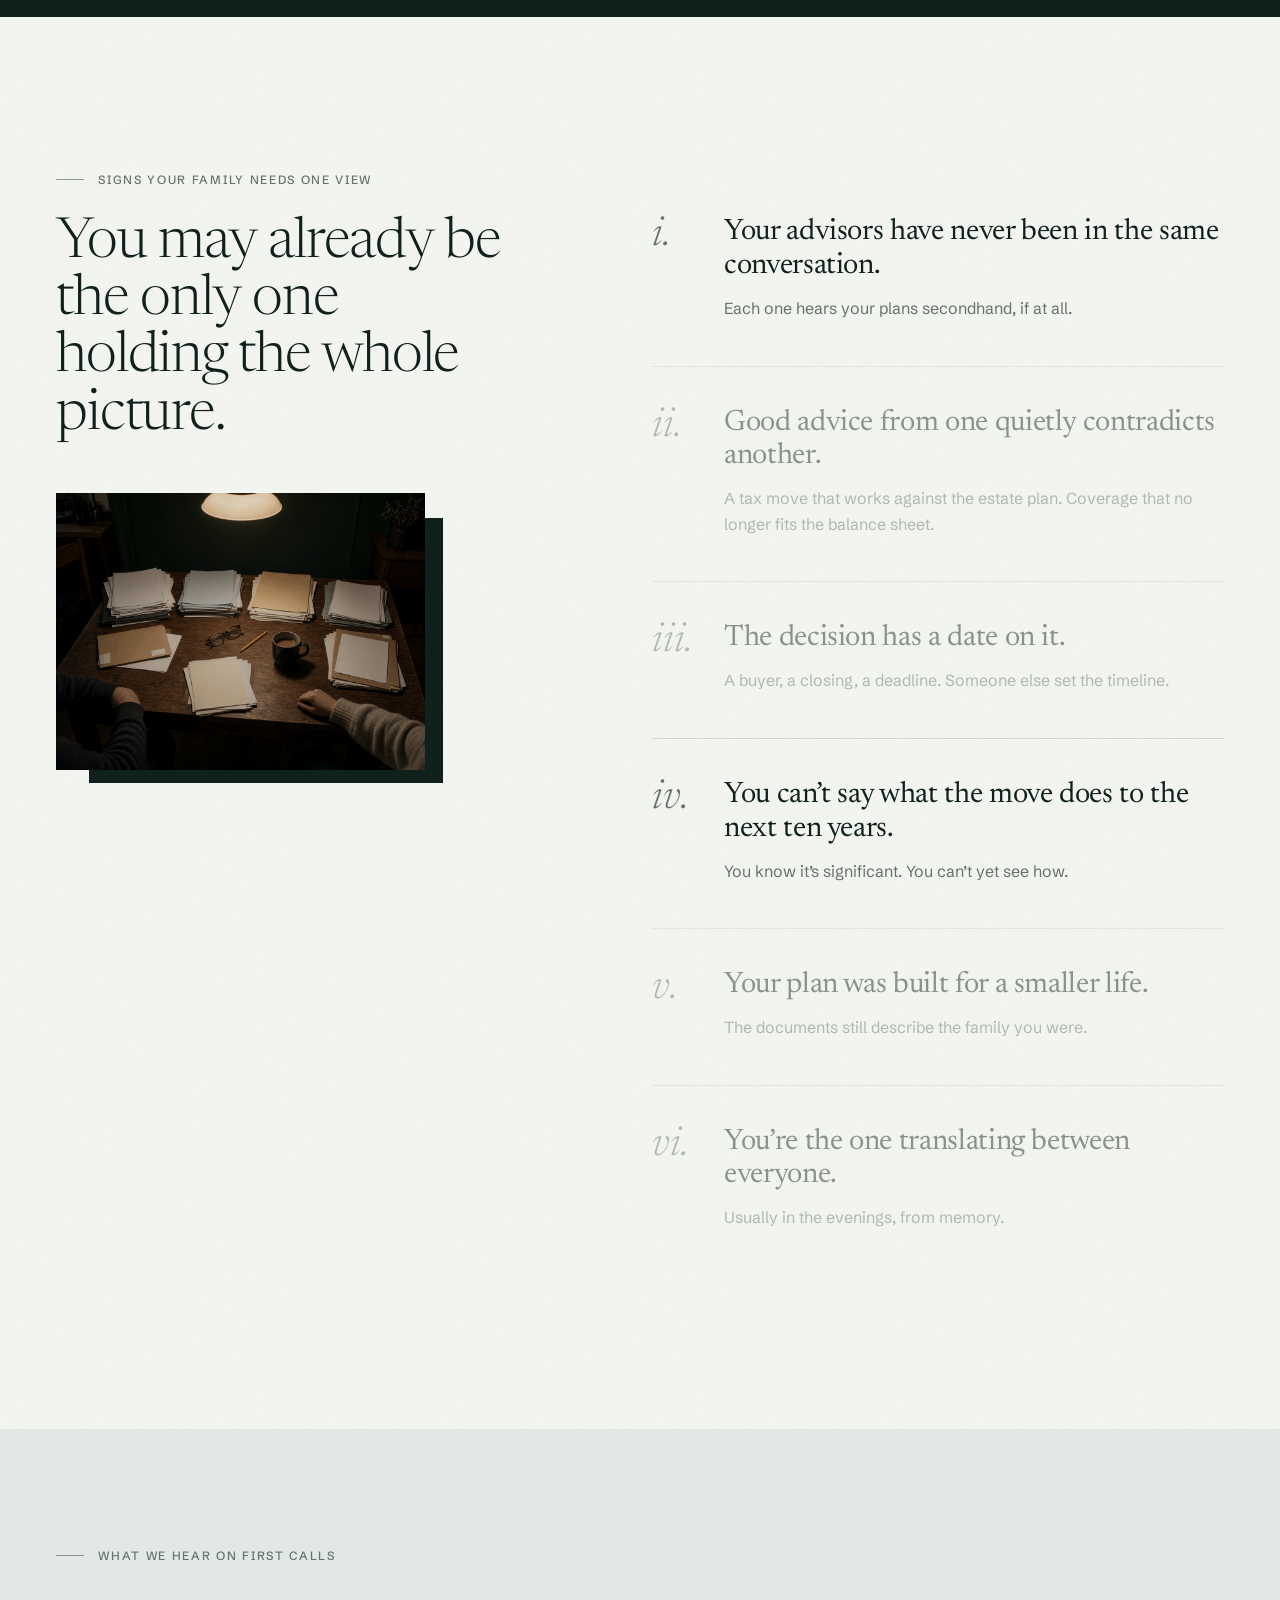
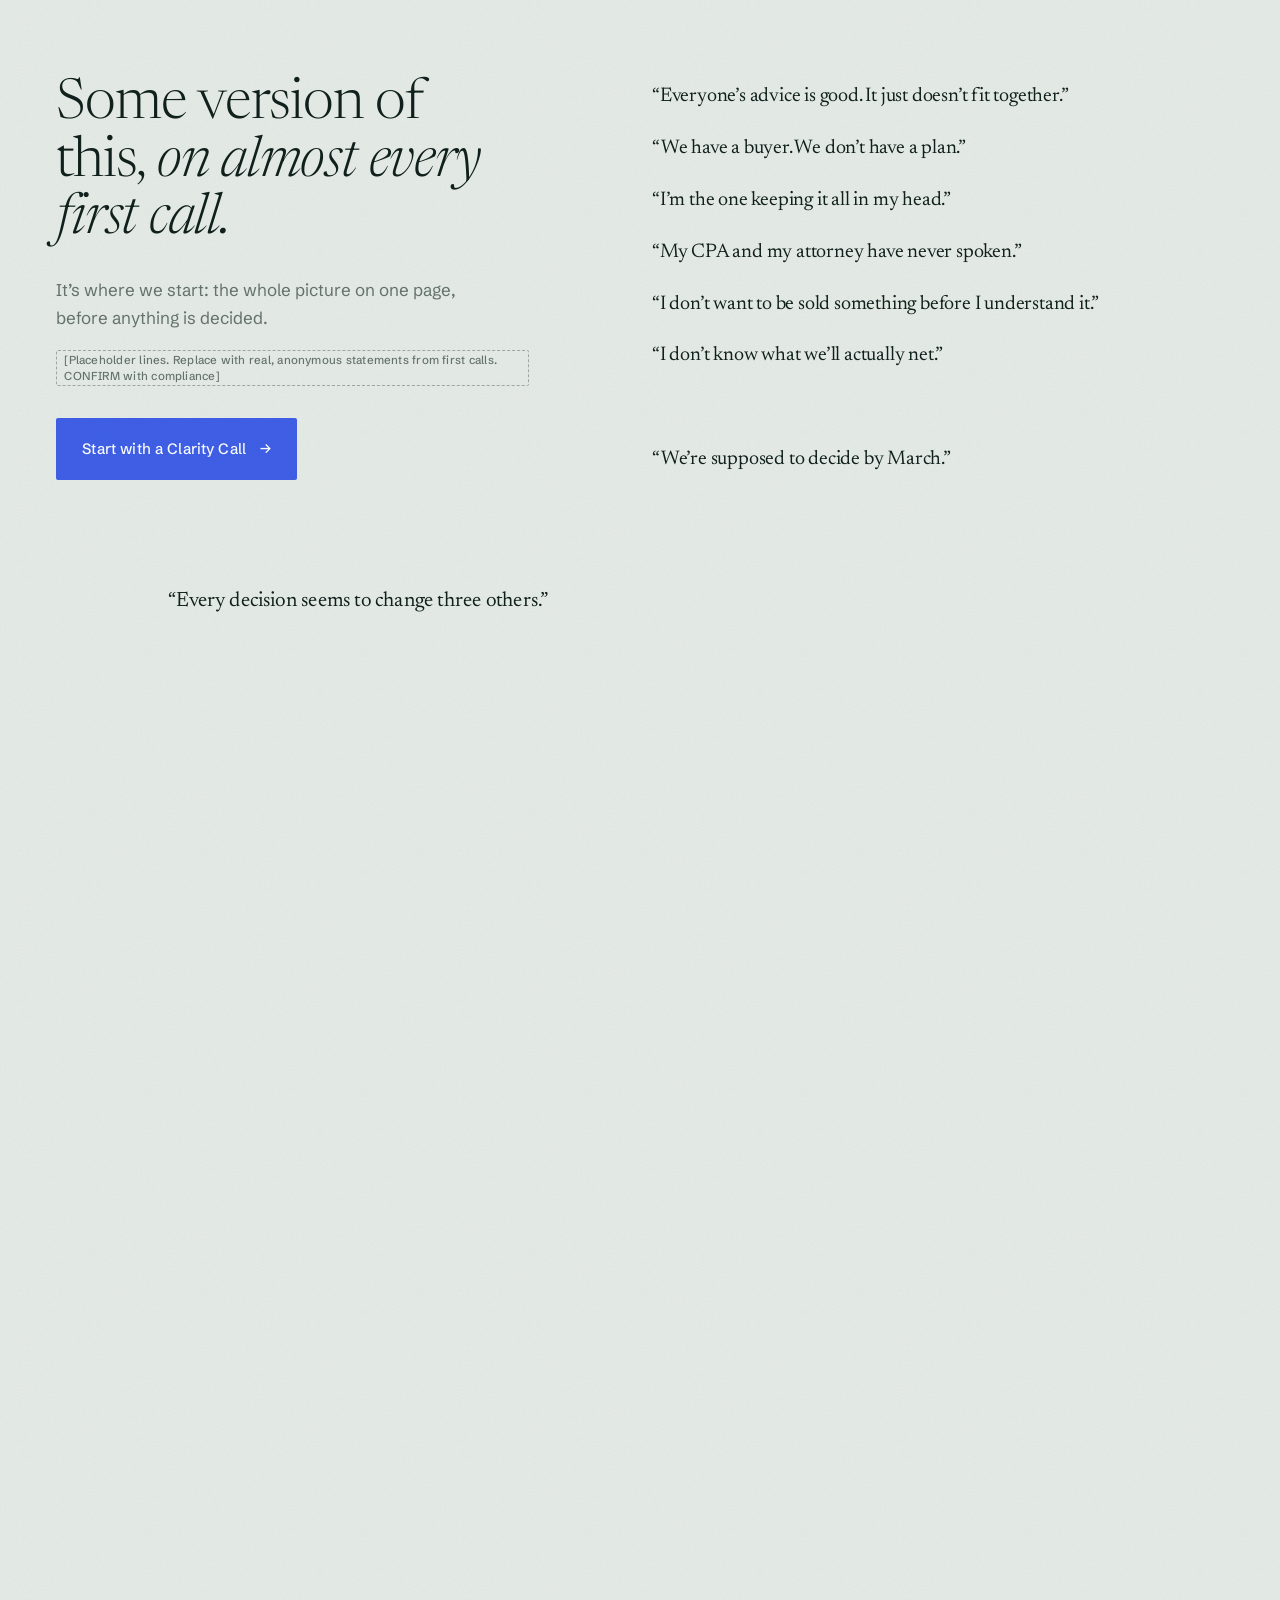
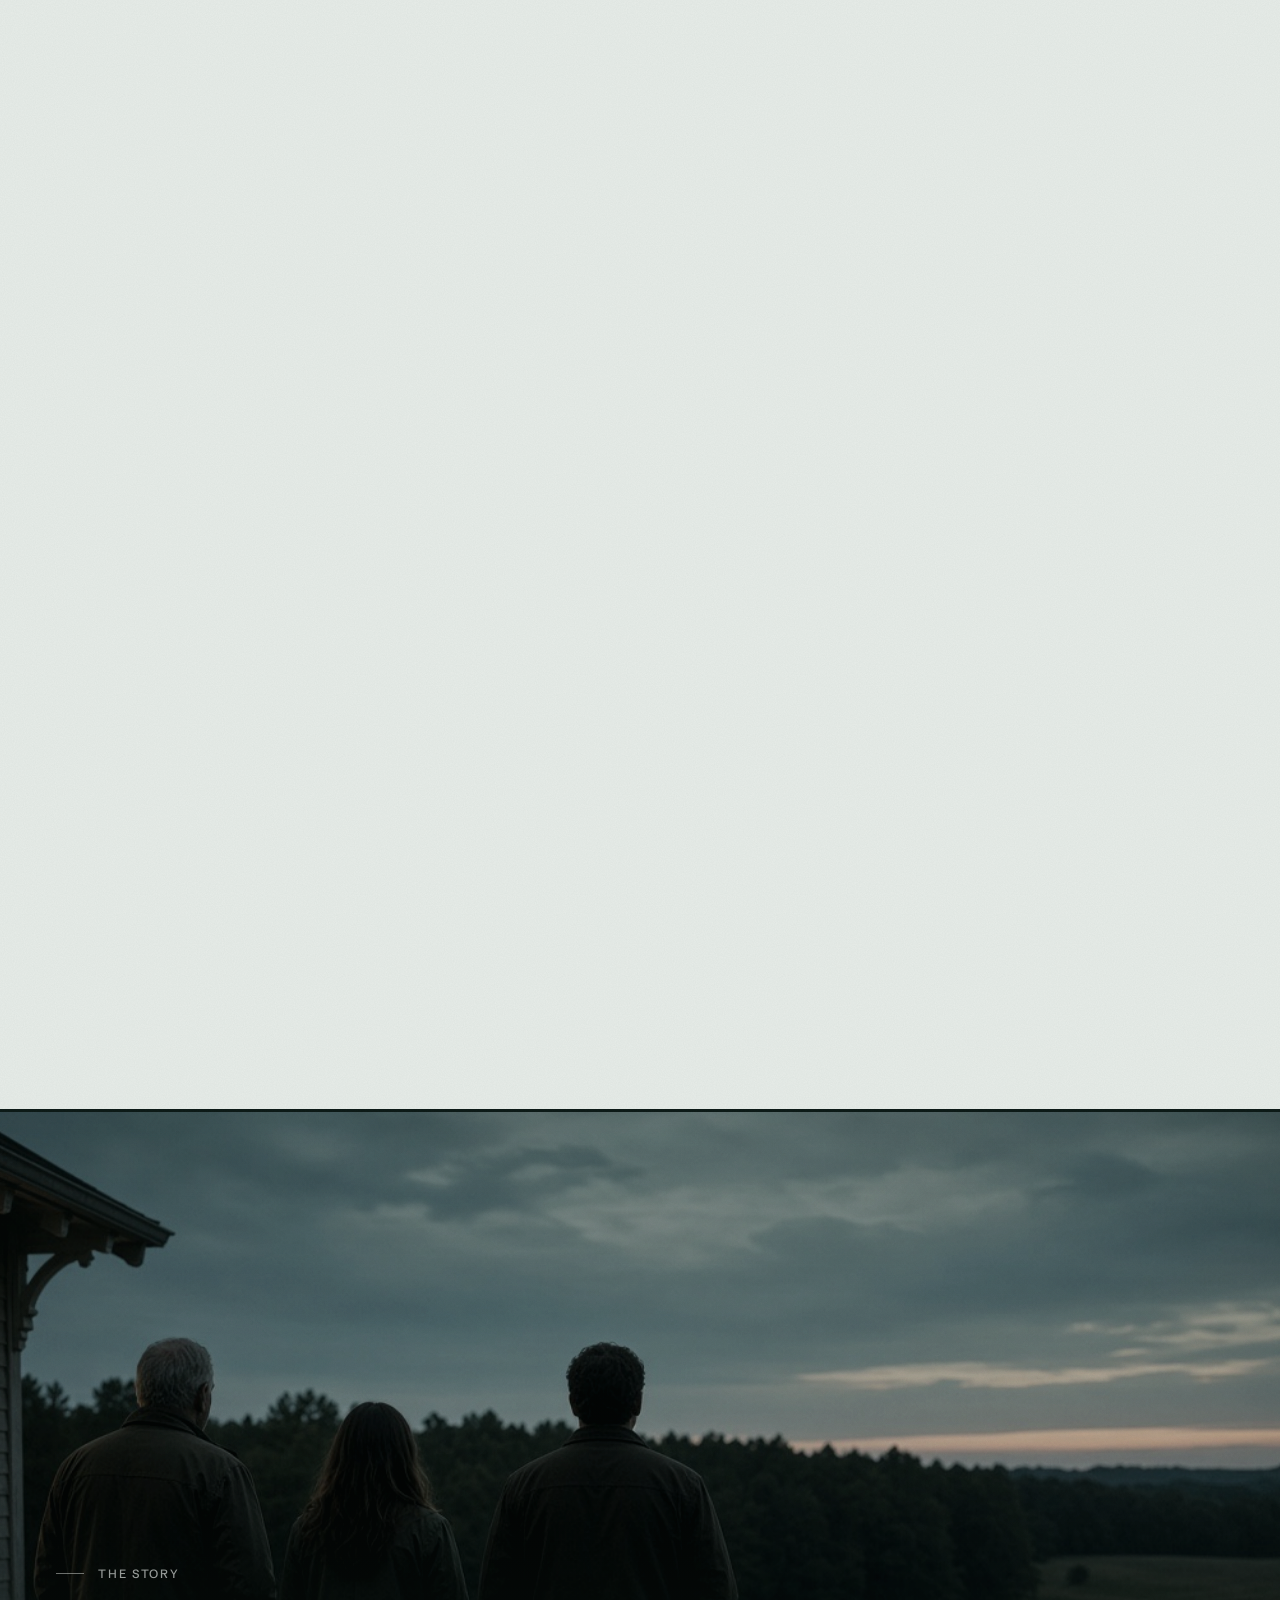
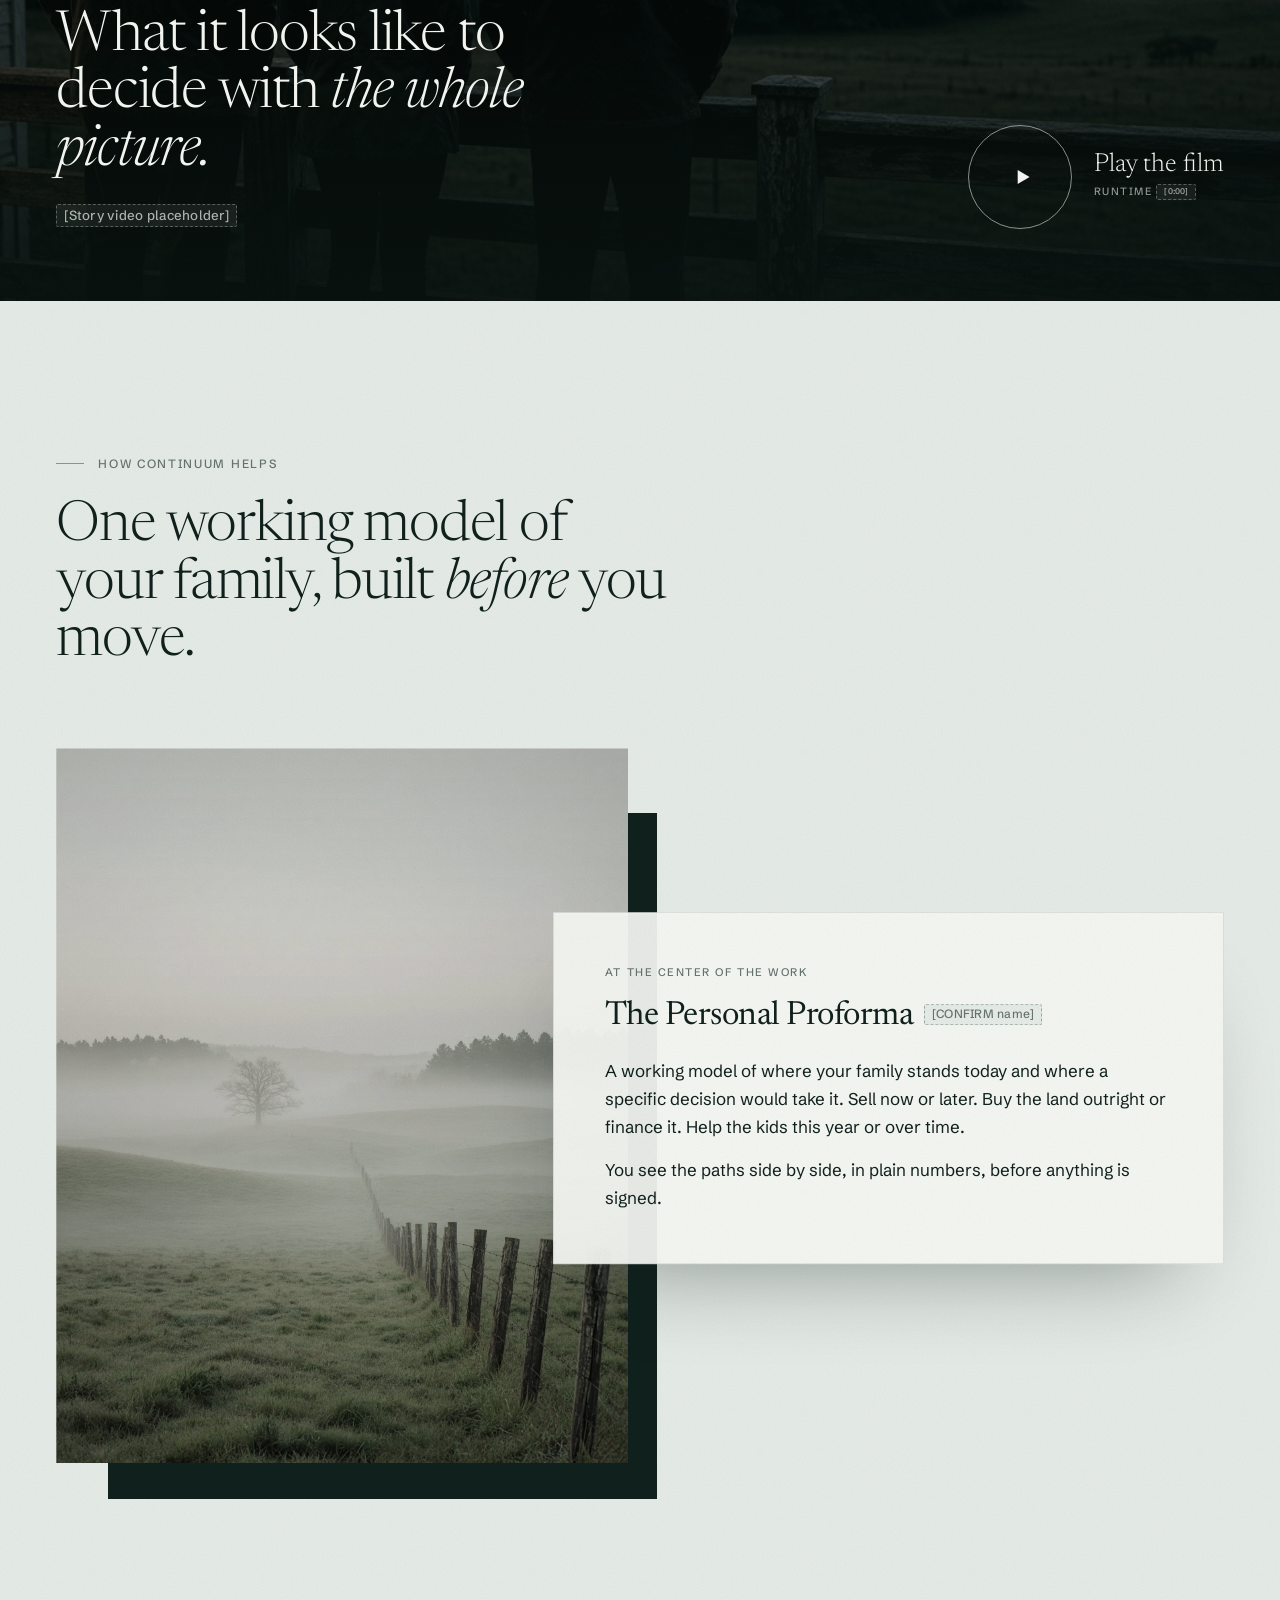
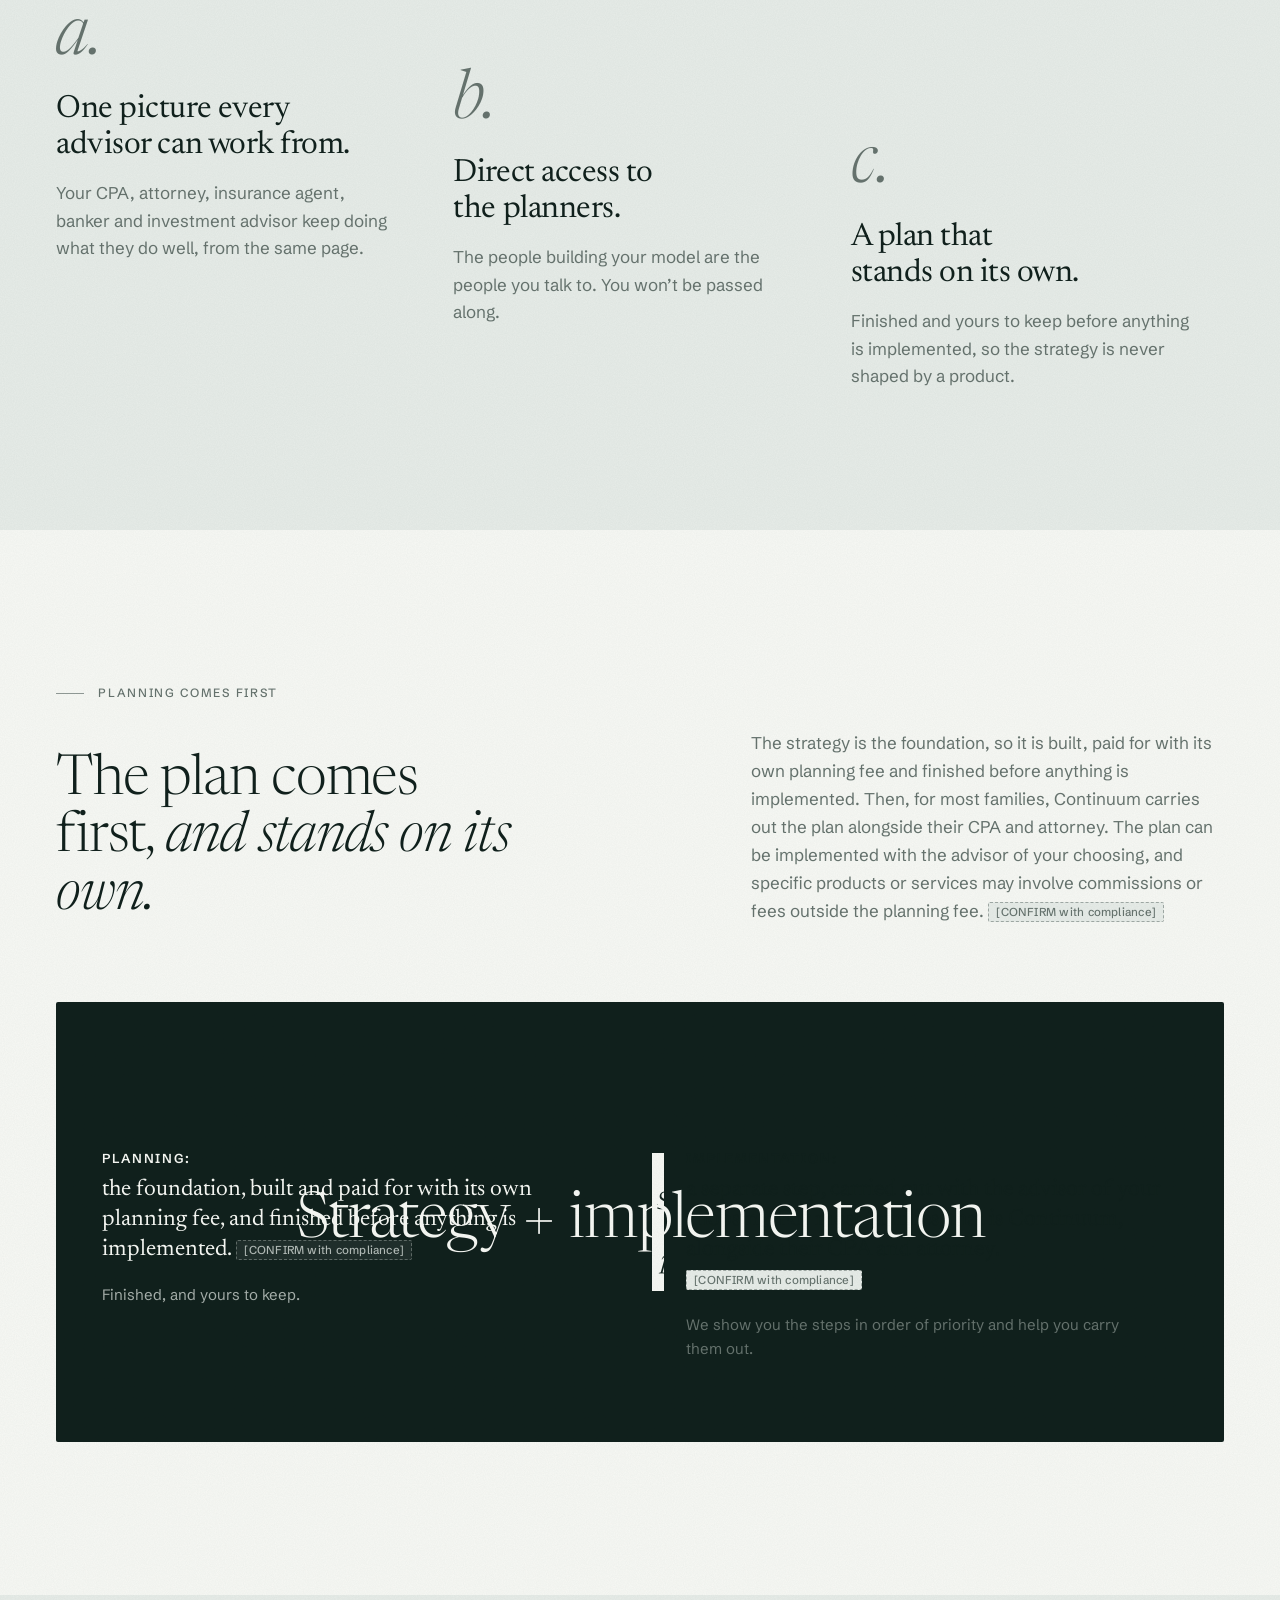
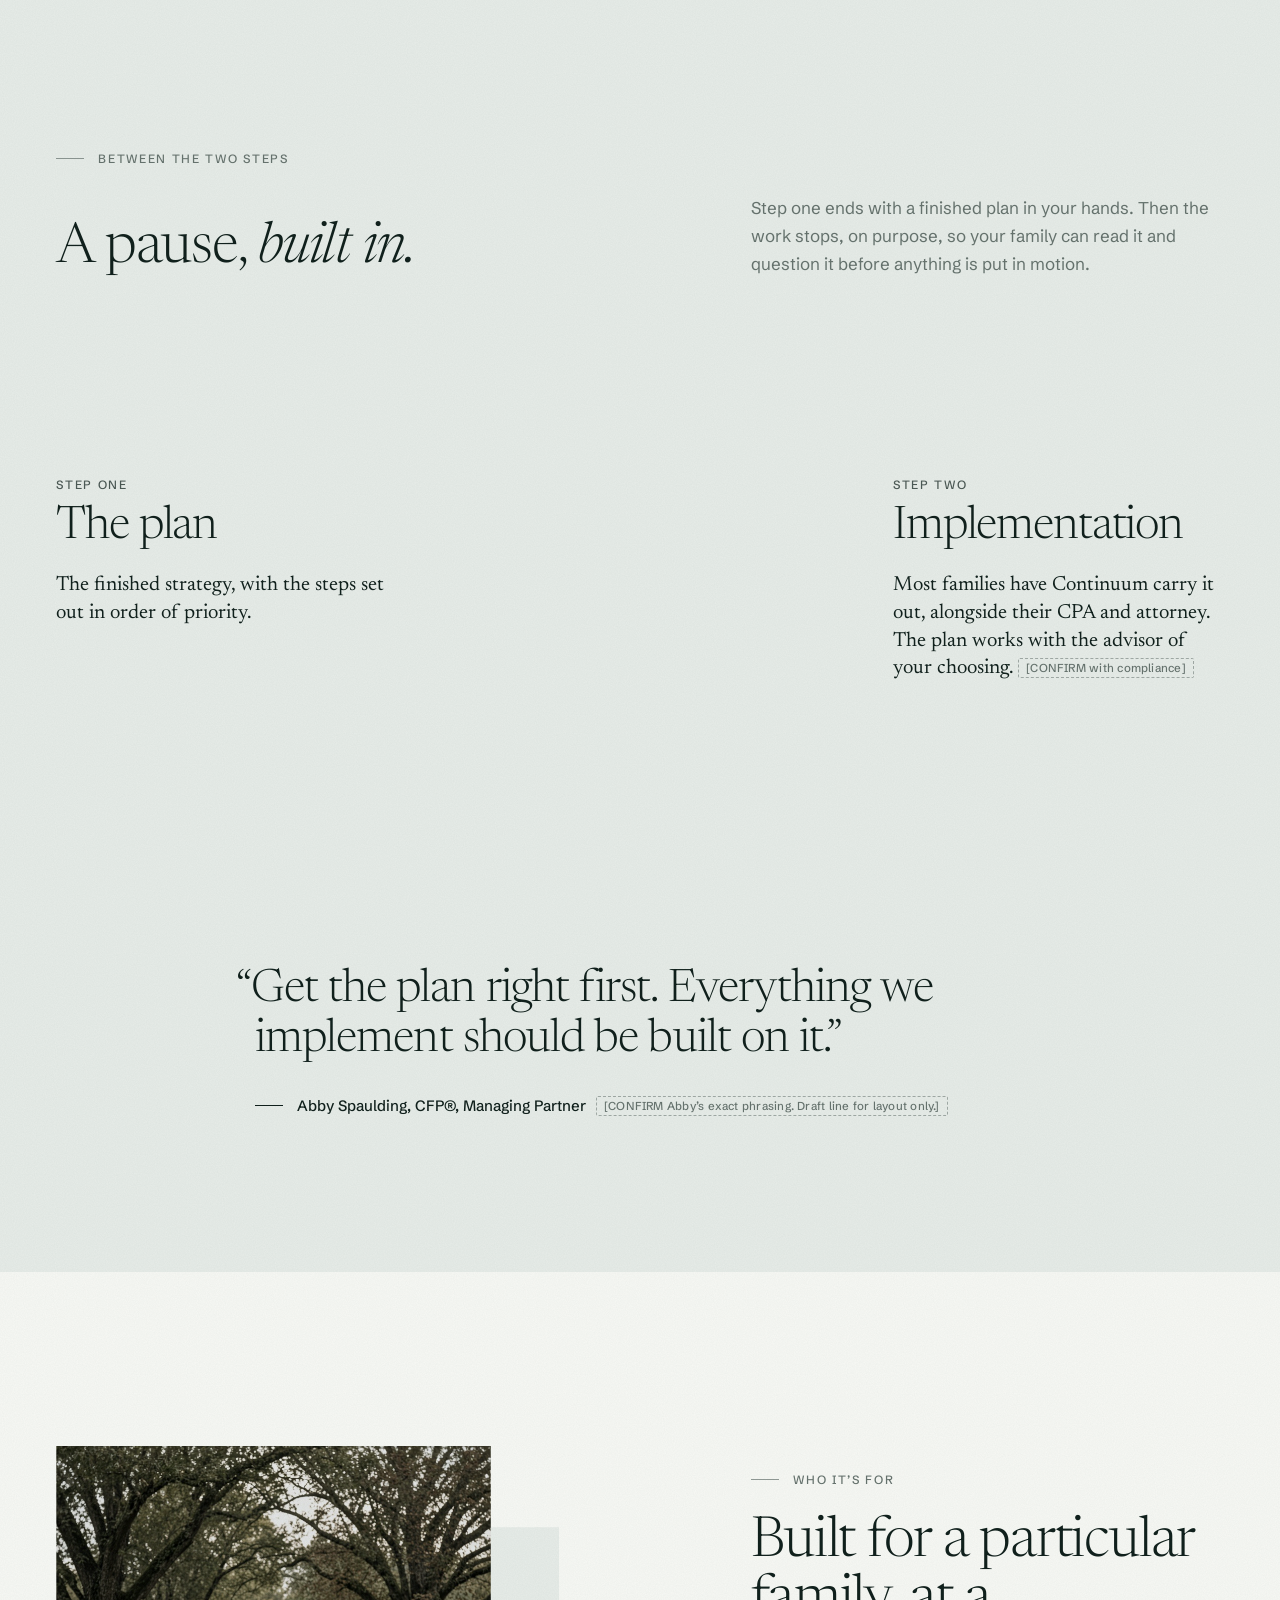
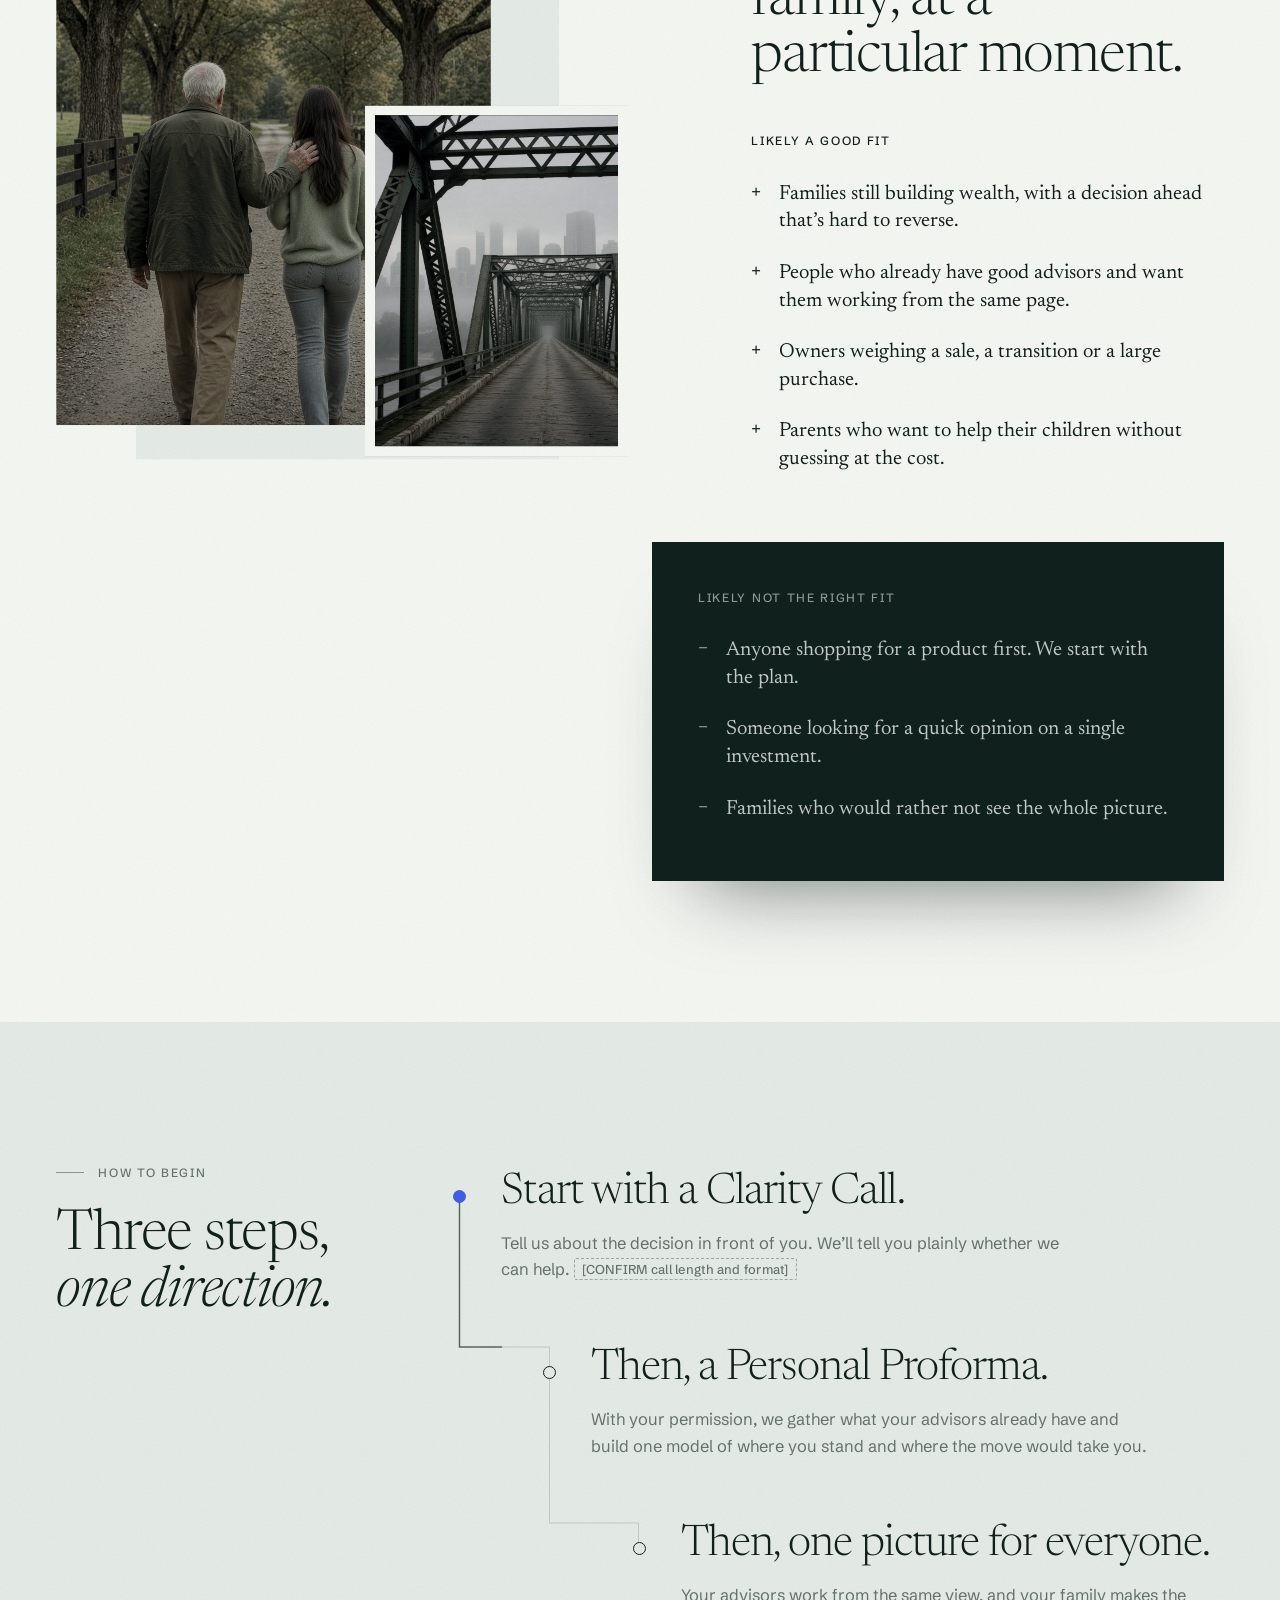
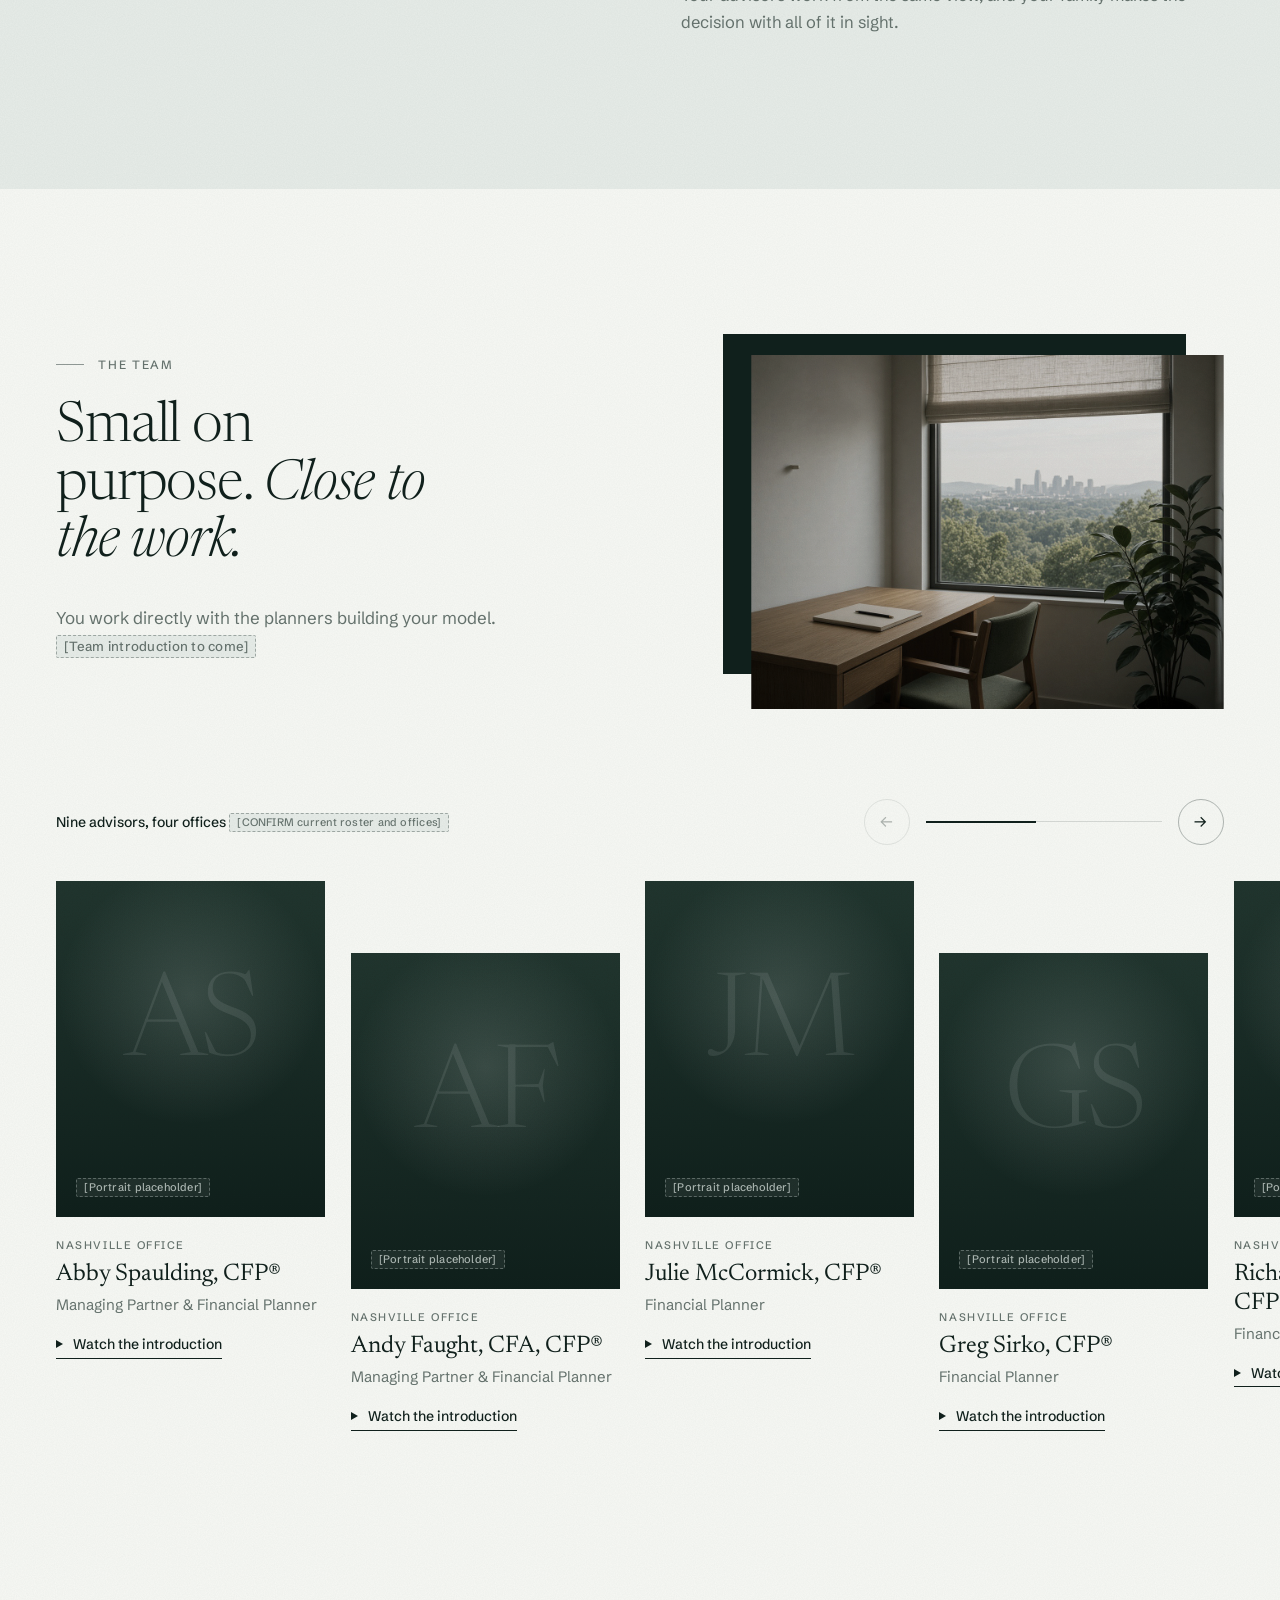
==== commit 08f79c8c: "Add first-call voices section, a/b/c approach list, serif CPP sheets, Johnson City label above state" ====
--- a/index.html
+++ b/index.html
@@ -139,16 +139,16 @@
     </div>
 
     <!--
-      Mark source for the sheets. This is a PLACEHOLDER mark: "CPP" drawn as one monoline path
-      (three subpaths: C, P, P). main.js measures the whole path and cuts it into five equal
-      lengths, one per sheet, so no sheet holds a whole letter. To drop in the real logo, either
-      replace the d attribute below (keep the 640 x 440 viewBox), or replace the data-split path
-      with five <path data-piece> elements in order (CPA, Attorney, Insurance, Banker, Advisor).
-      The data-accent element is added to the last sheet only. See the build notes.
+      Mark source for the sheets: "CPP" in Newsreader Light, the same letters as the large CPP
+      behind the Clarity Call section. The path is the letter outlines. main.js cuts the outline
+      into five equal lengths, one per sheet, so no sheet holds a whole letter; when the sheets
+      join, the data-fill copy fills the letters in. To use a final logo instead, replace the d
+      attribute (keep the 640 x 440 viewBox), or replace the data-split path with five
+      <path data-piece> elements in order (CPA, Attorney, Insurance, Banker, Advisor).
+      See the build notes.
     -->
     <svg class="mark-source" data-mark-source viewBox="0 0 640 440" aria-hidden="true" focusable="false">
-      <path data-split="5" d="M278.3 149.3 A110 110 0 1 0 278.3 290.7 M316 230 H356 A60 60 0 0 0 356 110 H316 V330 M456 230 H496 A60 60 0 0 0 496 110 H456 V330"/>
-      <circle data-accent cx="456" cy="330" r="10"/>
+      <path data-split="5" data-fill d="M162.5 333.9Q176.1 333.9 189.9 329.8Q203.8 325.6 216 316.9L209.1 324.9L233.6 278.1H236.7L225.5 327.8Q211.5 333.1 195.6 335.8Q179.8 338.5 163 338.5Q137 338.5 114.7 331Q92.3 323.4 75.5 308.6Q58.7 293.8 49.4 272Q40 250.2 40 221.6Q40 186.8 55 160.9Q70 135 97.1 120.7Q124.2 106.4 160.3 106.4Q174.6 106.4 188.3 108.8Q202 111.2 215.7 116.2L206.8 116.7L218.2 101.5H219.5L233.5 175.4L230.2 176L204.4 122.2L215.4 132.6Q199 121.7 183.7 117Q168.3 112.2 152.5 112.2Q133.1 112.2 116.5 118.6Q99.8 124.9 87.5 137.8Q75.2 150.7 68.3 170.7Q61.4 190.6 61.4 217.9Q61.4 246.9 69.4 268.6Q77.4 290.4 91.4 304.9Q105.4 319.4 123.6 326.7Q141.9 333.9 162.5 333.9Z M399.5 170.6Q399.5 153.4 392.1 141.2Q384.7 129 367.7 122.5Q350.7 116 321.7 116H284.2L285.3 109.5H339.3Q368.5 109.5 386.2 117.5Q404 125.6 412 139.2Q420 152.8 420 169.8Q420 186.9 411.9 201Q403.8 215 386.1 223.3Q368.4 231.6 339.4 231.6H284.2V225.1H329.3Q353.6 225.1 369.1 218.7Q384.7 212.3 392.1 200Q399.5 187.8 399.5 170.6ZM297.1 109.5V327.2L325.7 332.5V335.4H248.1V332.5L276.9 327.2V117.6L248.2 112.4V109.5Z M579.5 170.6Q579.5 153.4 572.1 141.2Q564.8 129 547.7 122.5Q530.7 116 501.7 116H464.3L465.3 109.5H519.3Q548.6 109.5 566.3 117.5Q584 125.6 592 139.2Q600 152.8 600 169.8Q600 186.9 591.9 201Q583.8 215 566.1 223.3Q548.4 231.6 519.4 231.6H464.3V225.1H509.4Q533.6 225.1 549.2 218.7Q564.7 212.3 572.1 200Q579.5 187.8 579.5 170.6ZM477.1 109.5V327.2L505.8 332.5V335.4H428.2V332.5L456.9 327.2V117.6L428.3 112.4V109.5Z"/>
     </svg>
 
     <div class="stage" data-stage aria-hidden="true">
@@ -192,6 +192,32 @@
         <li><span class="s-num">v.</span><div><p class="s-title">Your plan was built for a smaller life.</p><p class="s-desc">The documents still describe the family you were.</p></div></li>
         <li><span class="s-num">vi.</span><div><p class="s-title">You’re the one translating between everyone.</p><p class="s-desc">Usually in the evenings, from memory.</p></div></li>
       </ol>
+    </div>
+  </section>
+
+  <!-- What we hear on first calls: scattered voices settle into one column with the scroll.
+       Lines are PLACEHOLDERS until Continuum supplies real, anonymous statements from first calls. -->
+  <section class="voices" id="voices" aria-labelledby="voices-title">
+    <div class="voices-runway" data-voices>
+      <div class="wrap voices-stage" data-voices-stage>
+        <p class="runhead voices-runhead">What we hear on first calls</p>
+        <div class="voices-head">
+          <h2 id="voices-title" class="h2">Some version of this, <em>on almost every first call.</em></h2>
+          <p class="body-l voices-lede">It’s where we start: the whole picture on one page, before anything is decided.</p>
+          <p class="voices-note"><span class="ph">[Placeholder lines. Replace with real, anonymous statements from first calls. CONFIRM with compliance]</span></p>
+          <a class="btn btn-cobalt voices-cta" href="#call">Start with a Clarity Call <span class="arrow" aria-hidden="true">→</span></a>
+        </div>
+        <ol class="voices-list">
+          <li class="voice" data-at="0.20,0.26" data-s="1.3"><span class="voice-t">“Everyone’s advice is good. It just doesn’t fit together.”</span></li>
+          <li class="voice" data-at="0.74,0.20" data-s="1.1"><span class="voice-t">“We have a buyer. We don’t have a plan.”</span></li>
+          <li class="voice" data-at="0.46,0.44" data-s="1.4"><span class="voice-t">“I’m the one keeping it all in my head.”</span></li>
+          <li class="voice" data-at="0.80,0.56" data-s="1.15"><span class="voice-t">“My CPA and my attorney have never spoken.”</span></li>
+          <li class="voice" data-at="0.24,0.64" data-s="1.2"><span class="voice-t">“I don’t want to be sold something before I understand it.”</span></li>
+          <li class="voice" data-at="0.62,0.76" data-s="1.3"><span class="voice-t">“I don’t know what we’ll actually net.”</span></li>
+          <li class="voice" data-at="0.28,0.86" data-s="1.05"><span class="voice-t">“Every decision seems to change three others.”</span></li>
+          <li class="voice" data-at="0.74,0.90" data-s="1.2"><span class="voice-t">“We’re supposed to decide by March.”</span></li>
+        </ol>
+      </div>
     </div>
   </section>
 
@@ -245,6 +271,7 @@
       <ol class="pledges">
         <li class="reveal"><span class="p-num">a.</span><h3 class="p-title">One picture every advisor can work from.</h3><p>Your CPA, attorney, insurance agent, banker and investment advisor keep doing what they do well, from the same page.</p></li>
         <li class="reveal"><span class="p-num">b.</span><h3 class="p-title">Direct access to the planners.</h3><p>The people building your model are the people you talk to. You won’t be passed along.</p></li>
+        <li class="reveal"><span class="p-num">c.</span><h3 class="p-title">A plan that stands on its own.</h3><p>Finished and yours to keep before anything is implemented, so the strategy is never shaped by a product.</p></li>
       </ol>
     </div>
   </section>
--- a/styles.css
+++ b/styles.css
@@ -305,7 +305,8 @@
   border: 1px solid rgba(231, 236, 232, .2); border-bottom: 0; border-radius: 2px 2px 0 0;
 }
 .sheet svg { position: absolute; inset: 0; width: 100%; height: 100%; overflow: visible; }
-.piece { fill: none; stroke: var(--mist); stroke-width: 12; stroke-linecap: round; stroke-linejoin: round; }
+.piece { fill: none; stroke: var(--mist); stroke-width: 2.8; stroke-linecap: round; stroke-linejoin: round; }
+.mark-fill { fill: var(--mist); stroke: none; opacity: calc(var(--joined, 0) * .92); }
 .accent { fill: var(--cobalt); stroke: none; opacity: var(--joined, 0); }
 .sees {
   position: absolute; left: 16px; bottom: 12px; max-width: 52%;
@@ -342,6 +343,43 @@
 
 /* ---------- Story video band ---------- */
 
+/* ---------- What we hear on first calls ----------
+   Lines arrive scattered (the newest loudest), then settle into one column as --g goes 0 to 1.
+   main.js measures each line's settled spot and sets --dx/--dy to its scattered spot. */
+
+.voices { background: var(--mist); }
+.voices-runway { position: relative; height: 320vh; }
+.voices-stage {
+  --g: 0;
+  position: sticky; top: 0; height: 100vh; overflow: hidden;
+  display: grid; grid-template-columns: repeat(12, 1fr); column-gap: 24px; align-items: center;
+}
+.voices-runhead { position: absolute; left: var(--pad); top: clamp(96px, 13vh, 130px); margin: 0; }
+.voices-head { grid-column: 1 / span 5; opacity: clamp(0, (var(--g) - .7) / .3, 1); transform: translateY(calc(16px * (1 - clamp(0, (var(--g) - .7) / .3, 1)))); }
+.voices-head .h2 { max-width: 13ch; margin-bottom: 26px; }
+.voices-lede { max-width: 24em; }
+.voices-note { margin: 18px 0 30px; }
+.voices .ph { font-size: 11.5px; }
+
+.voices-list { grid-column: 7 / span 6; list-style: none; margin: 0; padding: 0; }
+.voice {
+  --dx: 0px; --dy: 0px; --s0: 1; --ox: 50%;
+  position: relative; transform-origin: var(--ox) 50%;
+  padding: 13px 0; font-family: var(--serif); font-size: clamp(19px, 1.55vw, 24px); line-height: 1.3; letter-spacing: -0.01em;
+  opacity: 0;
+  transform: translate(calc(var(--dx) * (1 - var(--g))), calc(var(--dy) * (1 - var(--g)))) scale(calc(var(--s0) + (1 - var(--s0)) * var(--g)));
+  transition: opacity .6s var(--ease);
+}
+.voice-t { display: inline-block; }
+.voice::before { content: ""; position: absolute; left: 0; right: 0; top: 0; border-top: 1px solid var(--rule); opacity: clamp(0, (var(--g) - .8) / .2, 1); }
+.voice:first-child::before { display: none; }
+.voice.is-on { opacity: calc(.3 + .7 * var(--g)); }
+.voice.is-new { opacity: 1; }
+
+.voices.is-static .voices-runway { height: auto; padding: clamp(96px, 12vw, 160px) 0; }
+.voices.is-static .voices-stage { position: static; height: auto; overflow: visible; }
+.voices.is-static .voices-runhead { position: static; grid-column: 1 / -1; margin-bottom: 24px; }
+
 .story { position: relative; height: clamp(560px, 88vh, 860px); overflow: hidden; color: var(--chalk); background: var(--pine); }
 .story-media { position: absolute; inset: -8% 0; will-change: transform; }
 .story-media img { width: 100%; height: 100%; object-fit: cover; object-position: 50% 45%; filter: saturate(.68) contrast(1.06); }
@@ -394,11 +432,12 @@
 .vellum p + p { margin-top: 14px; }
 
 .pledges { display: grid; grid-template-columns: repeat(12, 1fr); column-gap: 24px; }
-.pledges li { grid-column: 2 / span 4; padding-right: 24px; }
-.pledges li:nth-child(2) { grid-column: 8 / span 4; margin-top: 72px; }
-.p-num { display: block; font-family: var(--serif); font-style: italic; font-weight: 300; font-size: 56px; line-height: 1; color: var(--pewter); margin-bottom: 18px; }
-.p-title { font-family: var(--serif); font-size: clamp(24px, 2.1vw, 30px); line-height: 1.15; letter-spacing: -0.01em; margin-bottom: 14px; max-width: 14em; }
-.pledges p { color: var(--pewter); font-size: 16px; }
+.pledges li { grid-column: 1 / span 4; padding-right: 32px; }
+.pledges li:nth-child(2) { grid-column: 5 / span 4; margin-top: 64px; }
+.pledges li:nth-child(3) { grid-column: 9 / span 4; margin-top: 128px; }
+.p-num { display: block; font-family: var(--serif); font-style: italic; font-weight: 300; font-size: 68px; line-height: 1; color: var(--pewter); margin-bottom: 20px; }
+.p-title { font-family: var(--serif); font-size: clamp(27px, 2.5vw, 36px); line-height: 1.12; letter-spacing: -0.015em; margin-bottom: 16px; max-width: 13em; text-wrap: balance; }
+.pledges p { color: var(--pewter); font-size: clamp(17px, 1.25vw, 19px); line-height: 1.6; max-width: 24em; }
 
 /* ---------- Planning comes first, part one: the joined bar comes apart (scroll-scrubbed via --p) ---------- */
 
@@ -672,7 +711,7 @@
 .pin-leftup .pin-text { right: 18px; bottom: 10px; text-align: right; }
 .pin-left .pin-text { right: 18px; top: -18px; text-align: right; }
 .pin-below .pin-text { right: 4px; top: 16px; text-align: right; }
-.pin-jc .pin-text { right: -10px; bottom: 16px; text-align: right; }
+.pin-jc .pin-text { right: -10px; bottom: 52px; text-align: right; }
 .map-pin:hover .pin-dot, .map-pin.is-active .pin-dot { transform: scale(1.3); box-shadow: 0 0 0 8px rgba(16, 32, 28, .08); }
 .map-pin:focus-visible { outline: none; }
 .map-pin:focus-visible .pin-text { outline: 2px solid var(--cobalt); outline-offset: 4px; }
@@ -830,7 +869,8 @@
   .vellum { margin: -64px 0 0 8%; transform: none !important; }
   .pledges { grid-template-columns: 1fr; row-gap: 44px; }
   .pledges li { grid-column: 1; padding: 0; margin: 0 !important; }
-  .pledges li:nth-child(2) { grid-column: 1; padding-left: 14%; }
+  .pledges li:nth-child(2) { grid-column: 1; padding-left: 12%; }
+  .pledges li:nth-child(3) { grid-column: 1; padding-left: 24%; }
   .p-num { font-size: 44px; }
 
   .split-head, .pause-head { grid-template-columns: 1fr; row-gap: 24px; }
@@ -845,6 +885,15 @@
   .split-gap-label { padding: 6px 14px; font-size: 22px; max-width: none; }
   .split-gap-label::before { margin-bottom: 8px; }
   .split-joined { display: none; }
+
+  .voices-stage { display: flex; flex-direction: column; justify-content: center; height: 100svh; padding-top: 70px; padding-bottom: 20px; }
+  .voices-runhead { top: 84px; }
+  .voices-head .h2 { font-size: clamp(30px, 8vw, 38px); margin-bottom: 8px; }
+  .voices-lede { display: none; }
+  .voices-note { margin: 0 0 14px; }
+  .voices-list { order: -1; margin-bottom: 18px; }
+  .voice { font-size: 17px; padding: 8px 0; }
+  .voices.is-static .voices-stage { padding: 0 var(--pad); }
 
   .pause-line { grid-template-columns: 1fr; padding-top: 0; }
   .pause-seg, .pause-two { padding: 0 0 36px 34px; }
@@ -911,7 +960,7 @@
   .pin-leftup .pin-text { right: 12px; bottom: 6px; }
   .pin-left .pin-text { right: 12px; top: -12px; }
   .pin-below .pin-text { right: 2px; top: 10px; }
-  .pin-jc .pin-text { bottom: 12px; right: -6px; }
+  .pin-jc .pin-text { bottom: 23px; right: -6px; }
   .offices { grid-template-columns: 1fr; margin-top: 28px; padding: 0; gap: 16px; }
   .office { box-shadow: none; border: 1px solid var(--rule); border-top-width: 2px; }
 
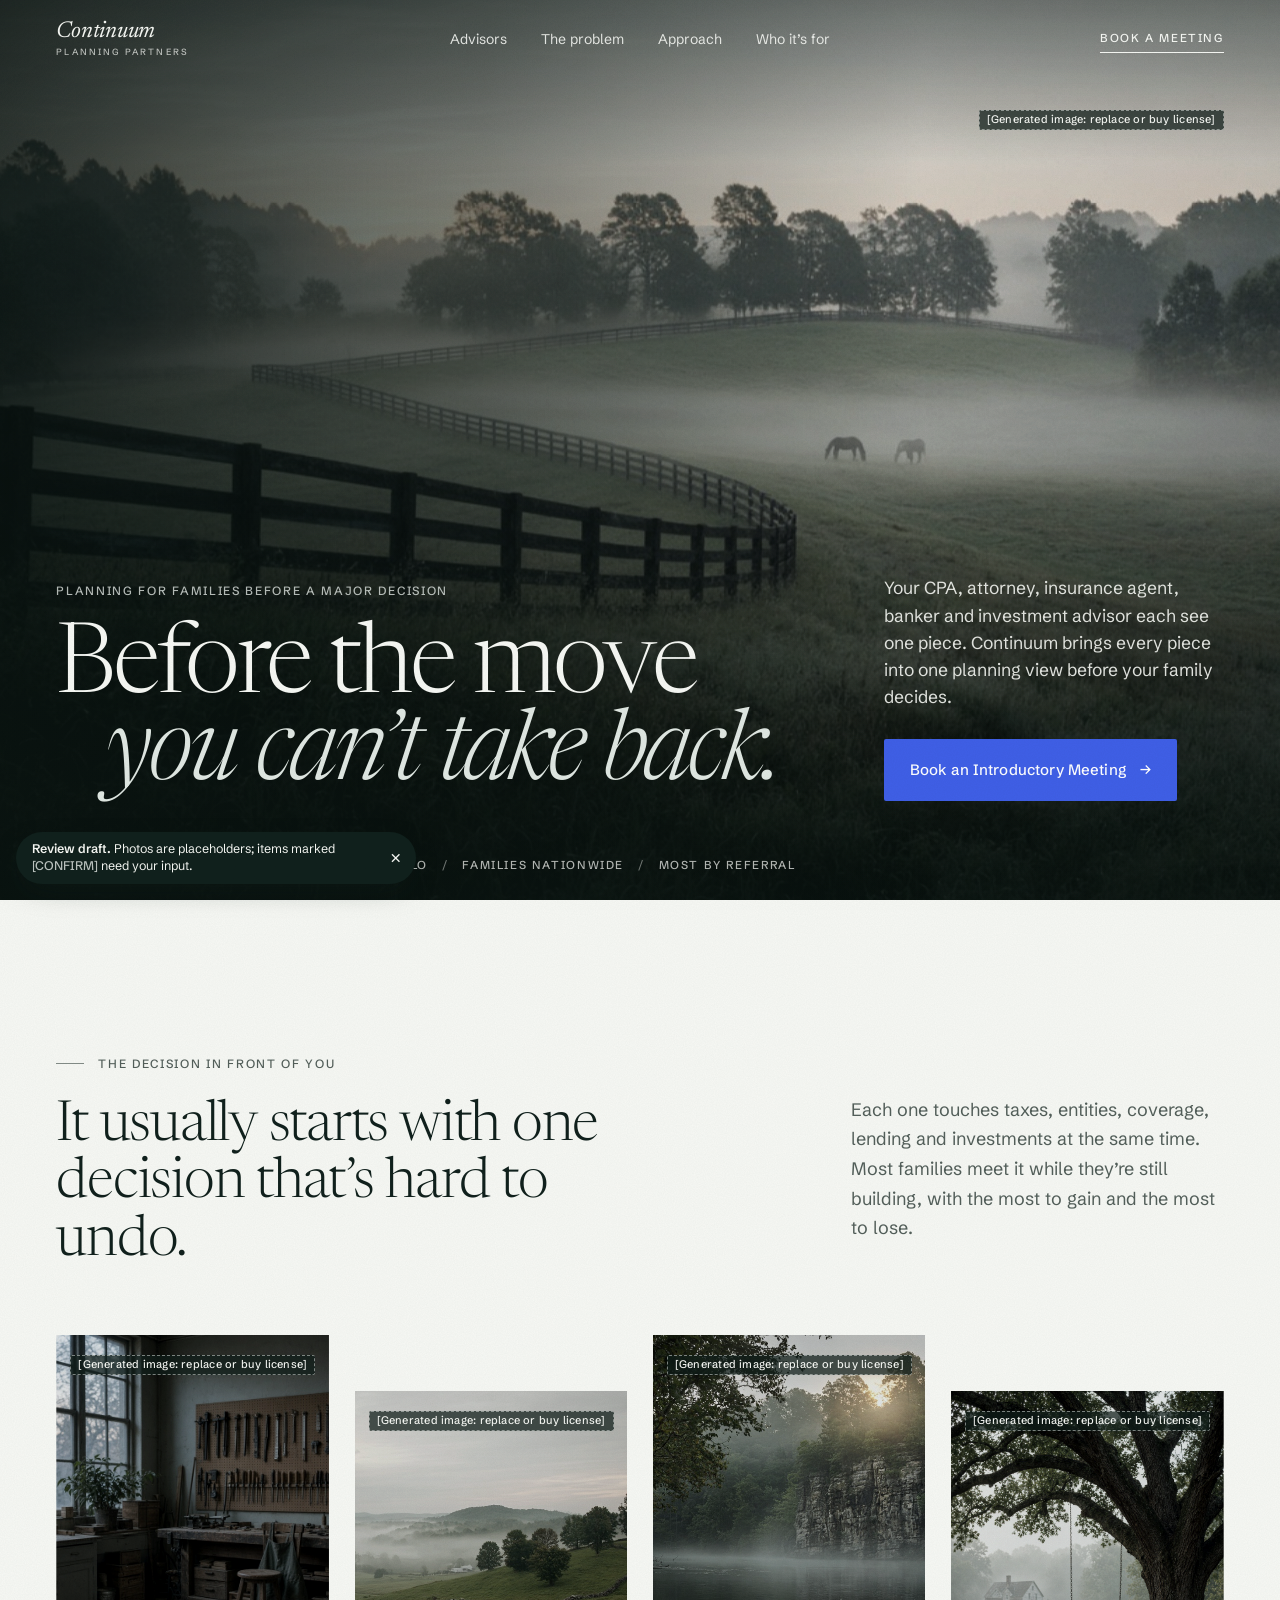
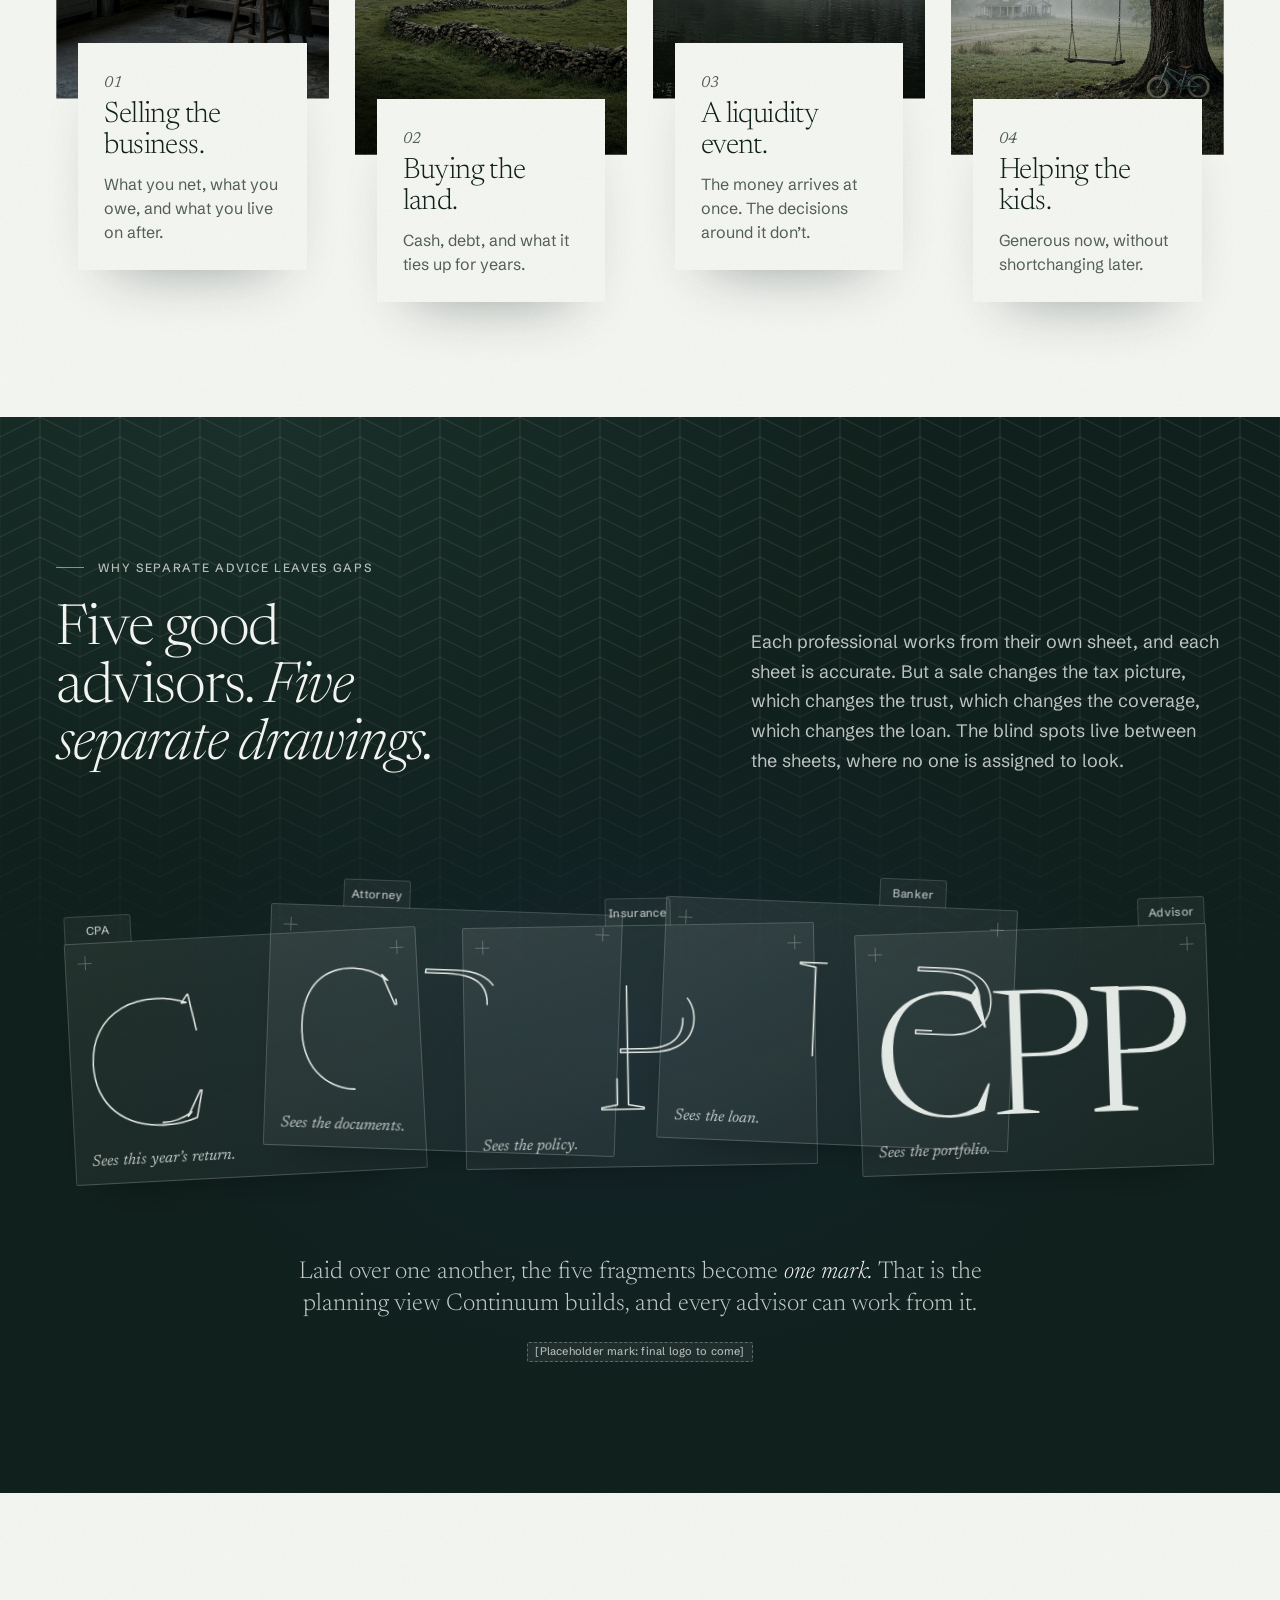
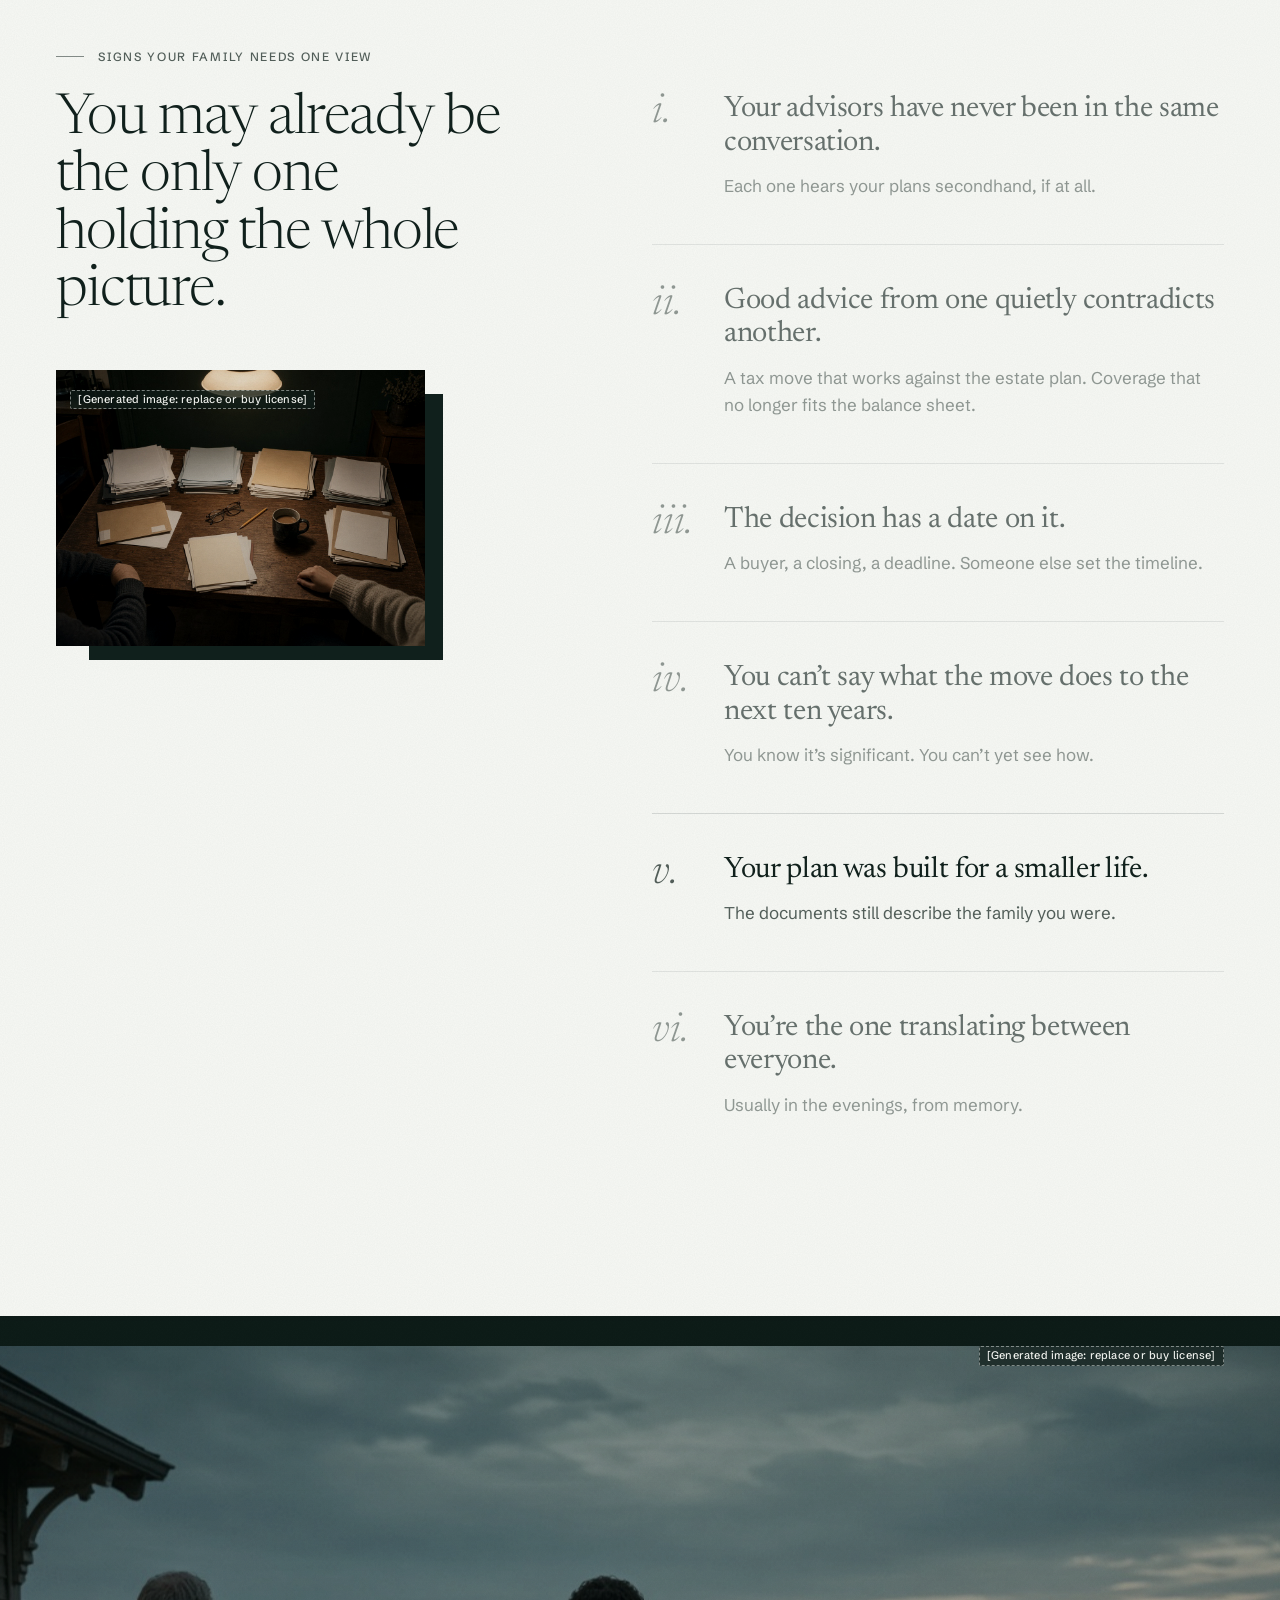
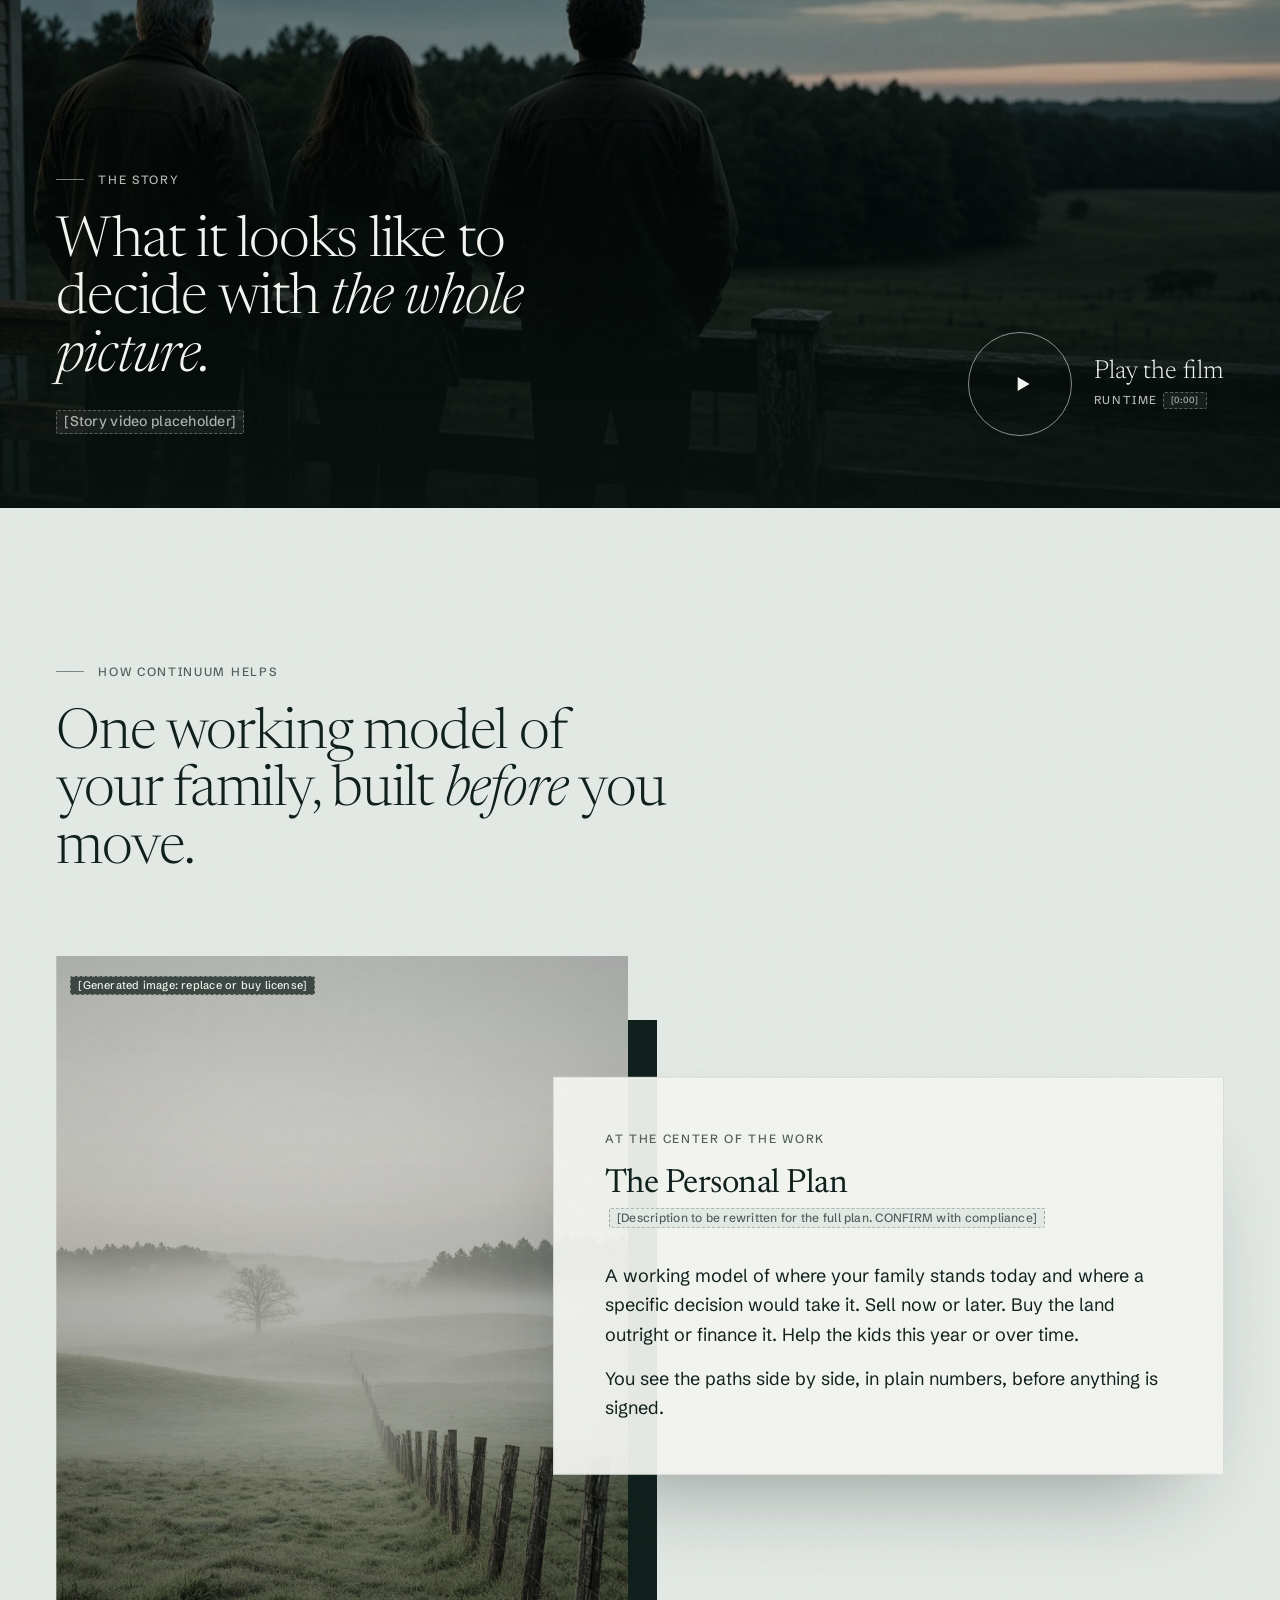
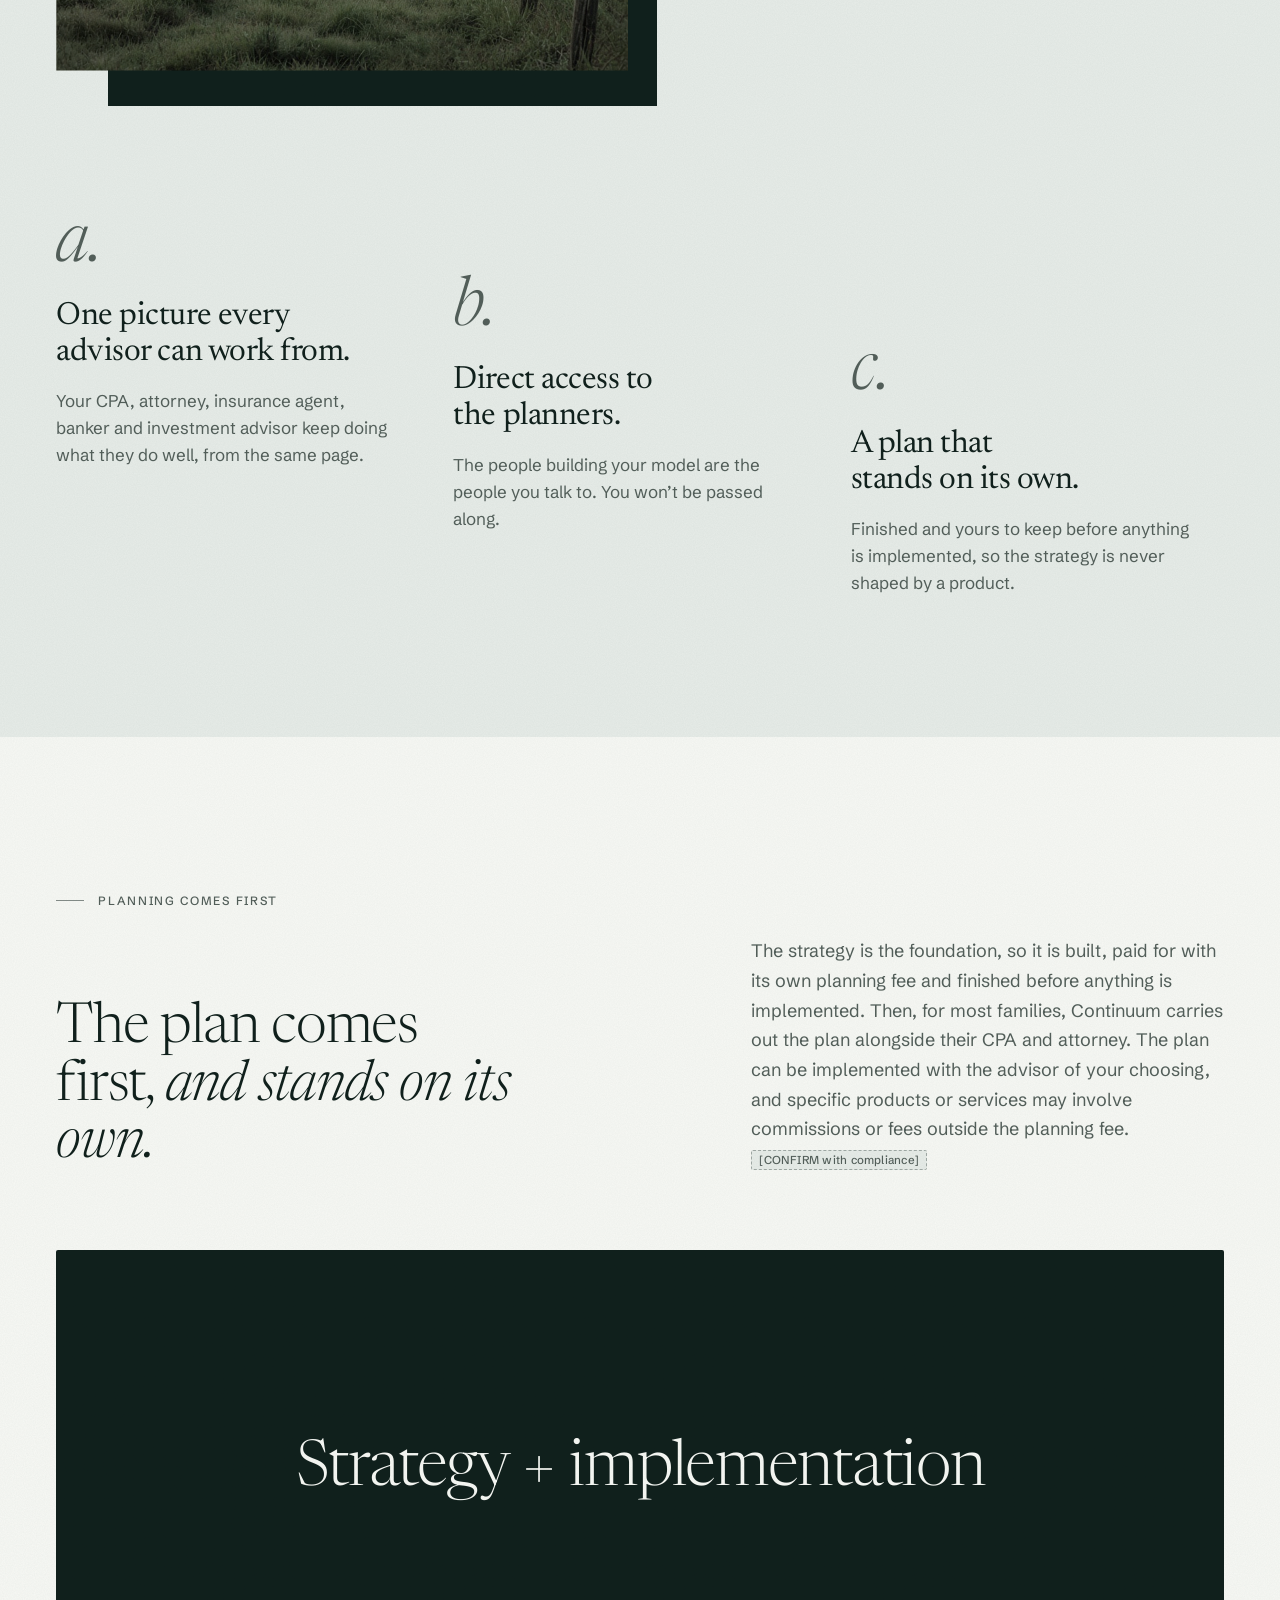
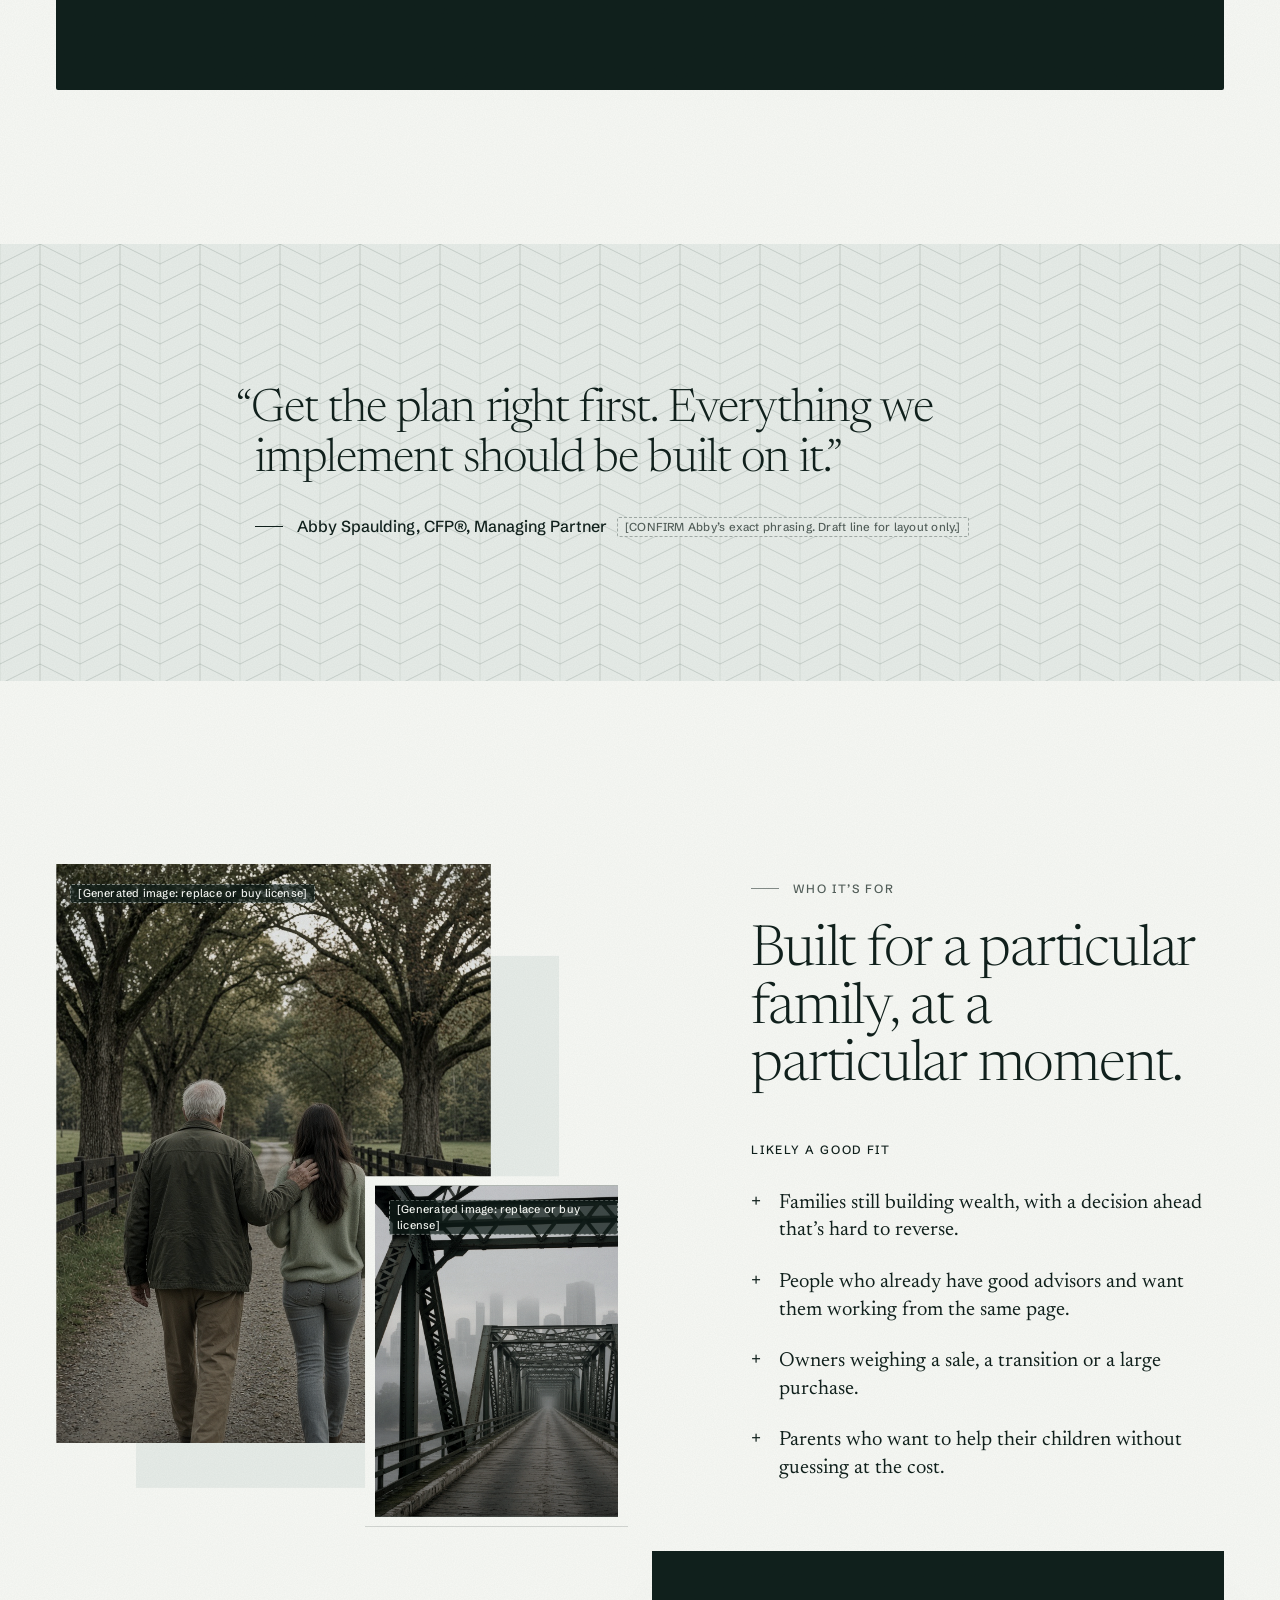
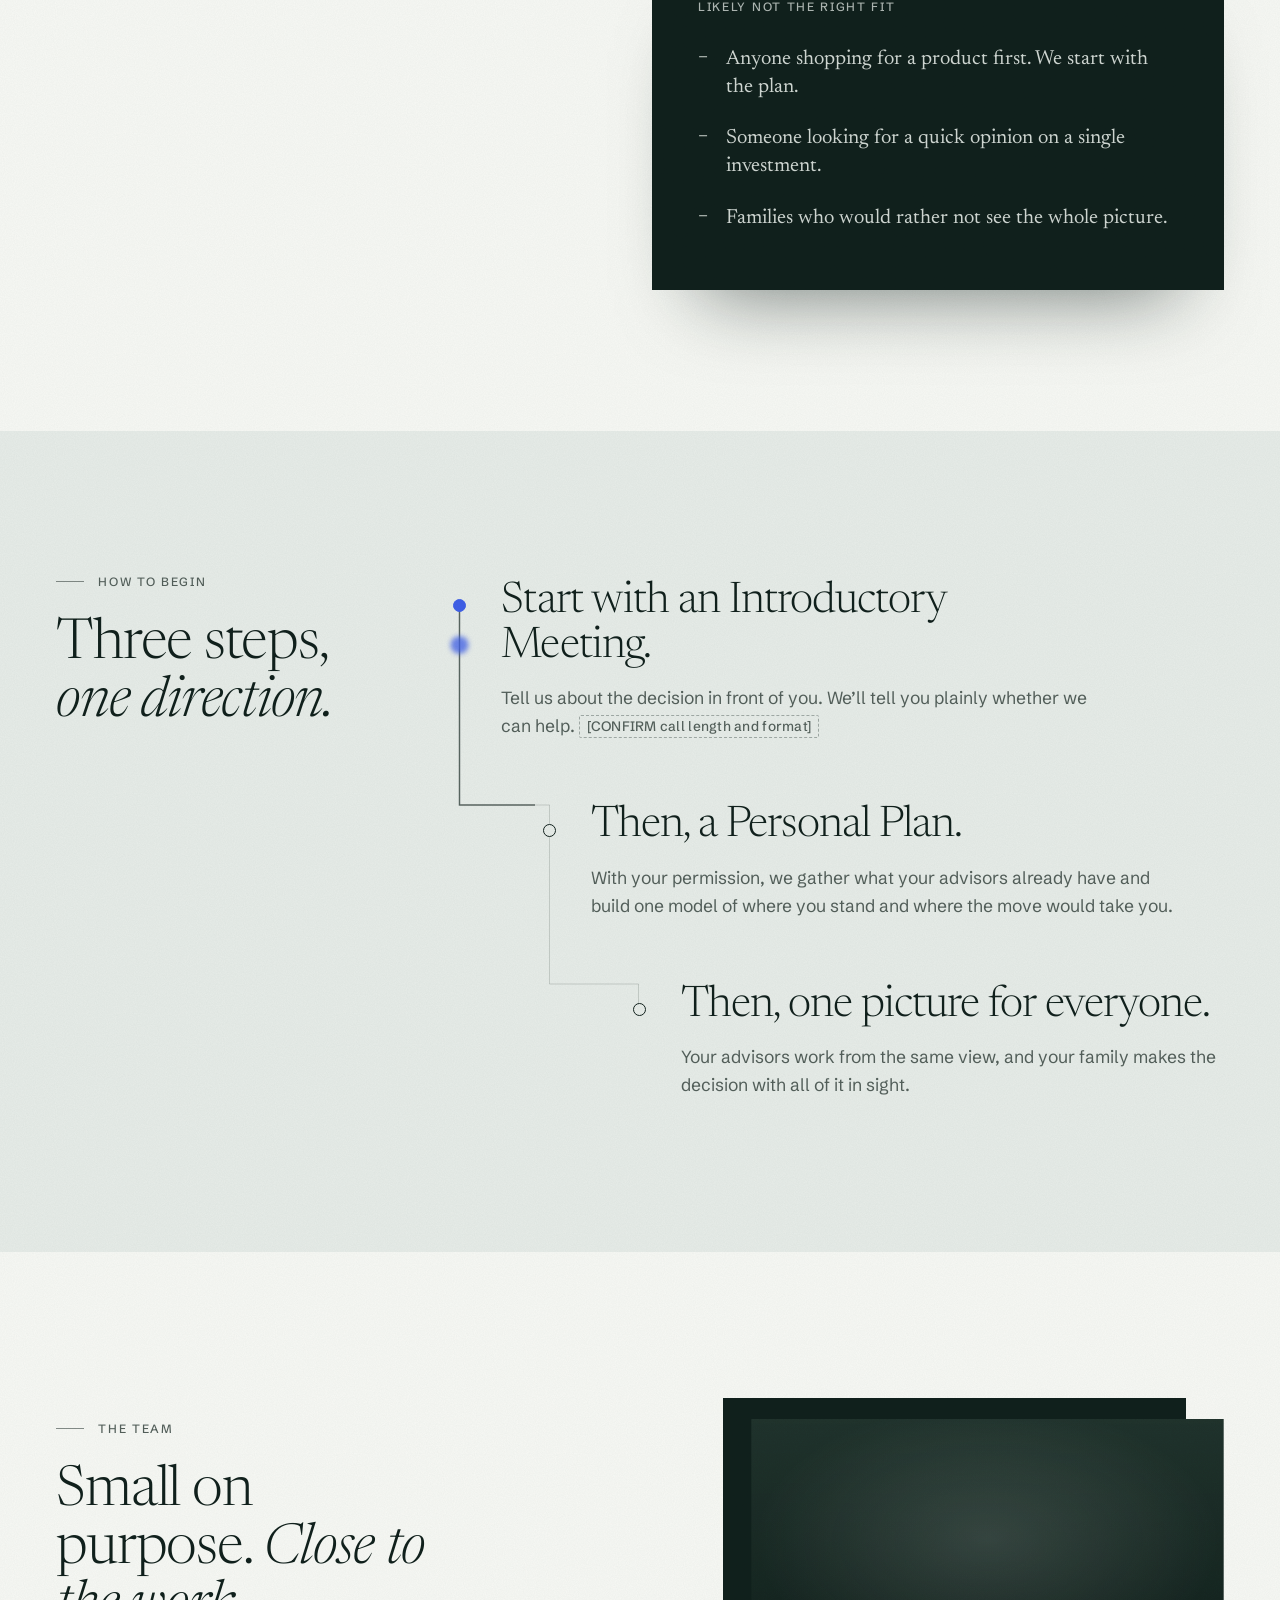
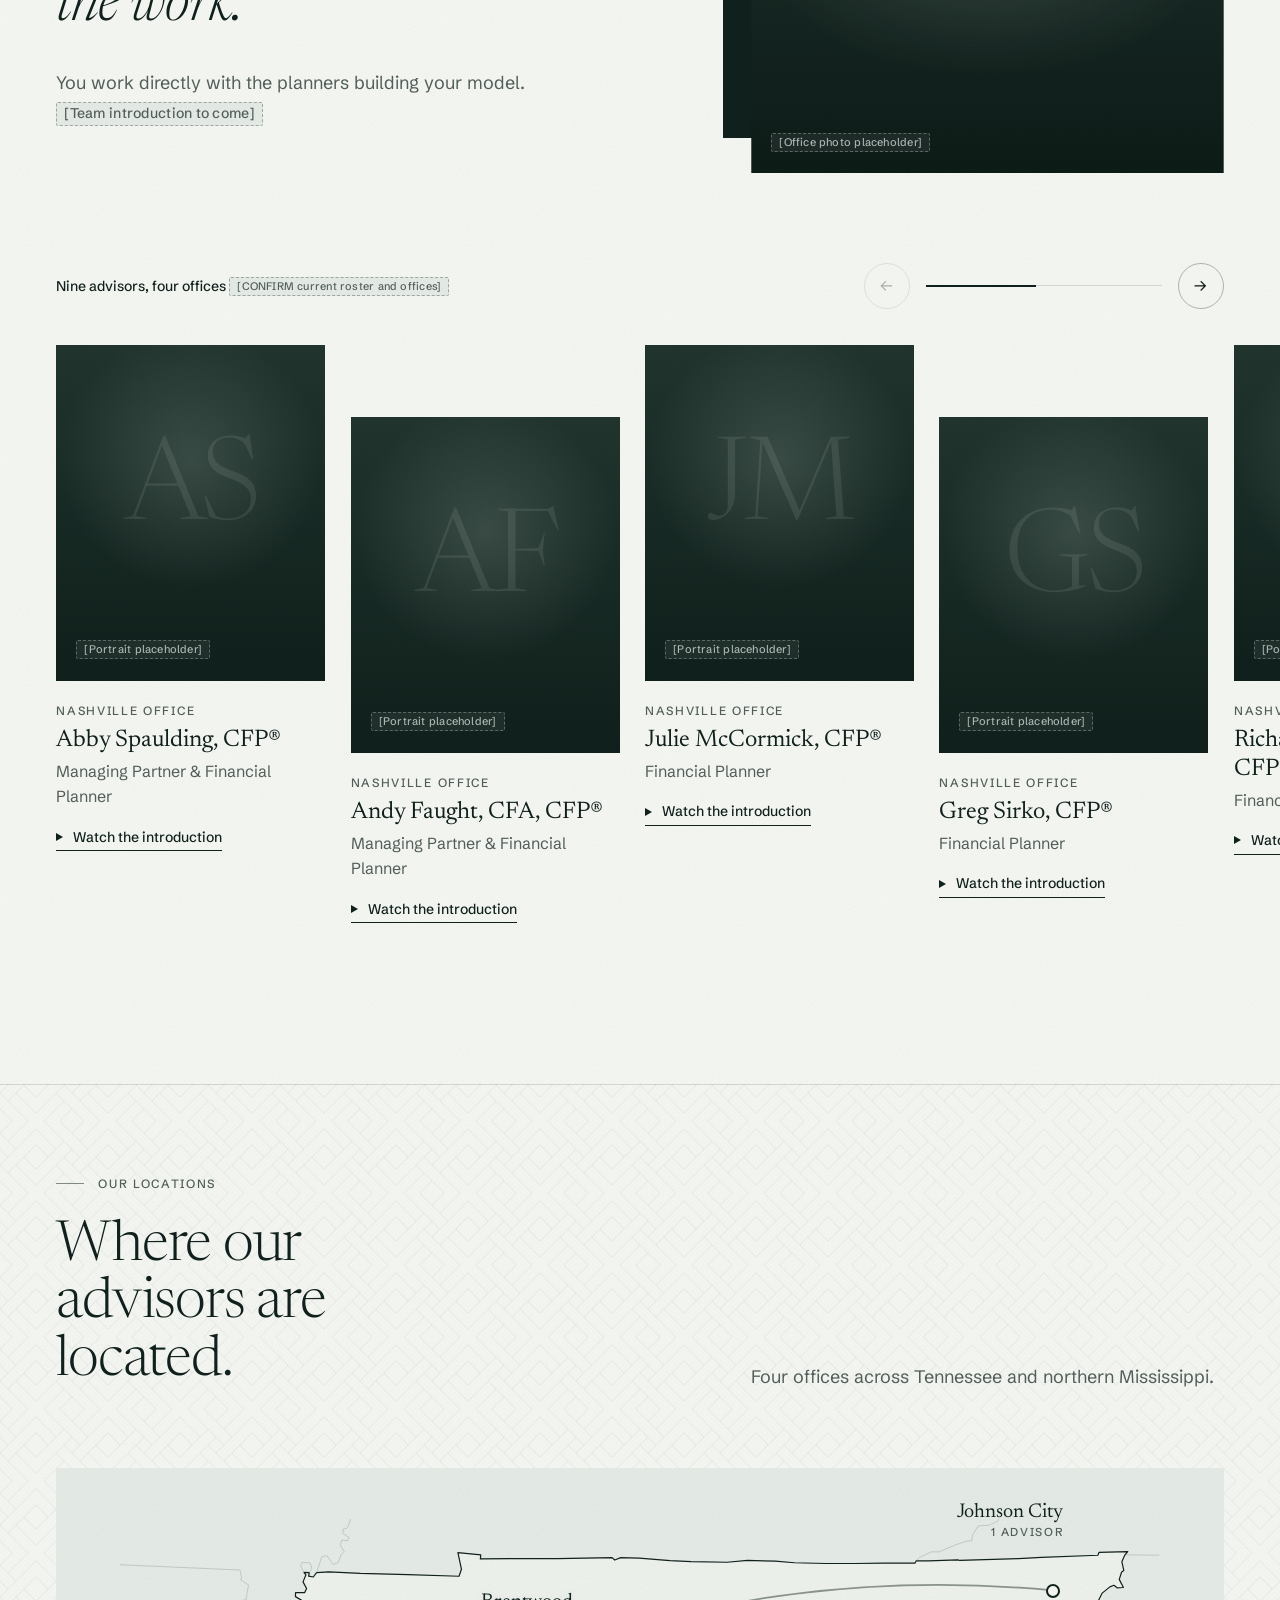
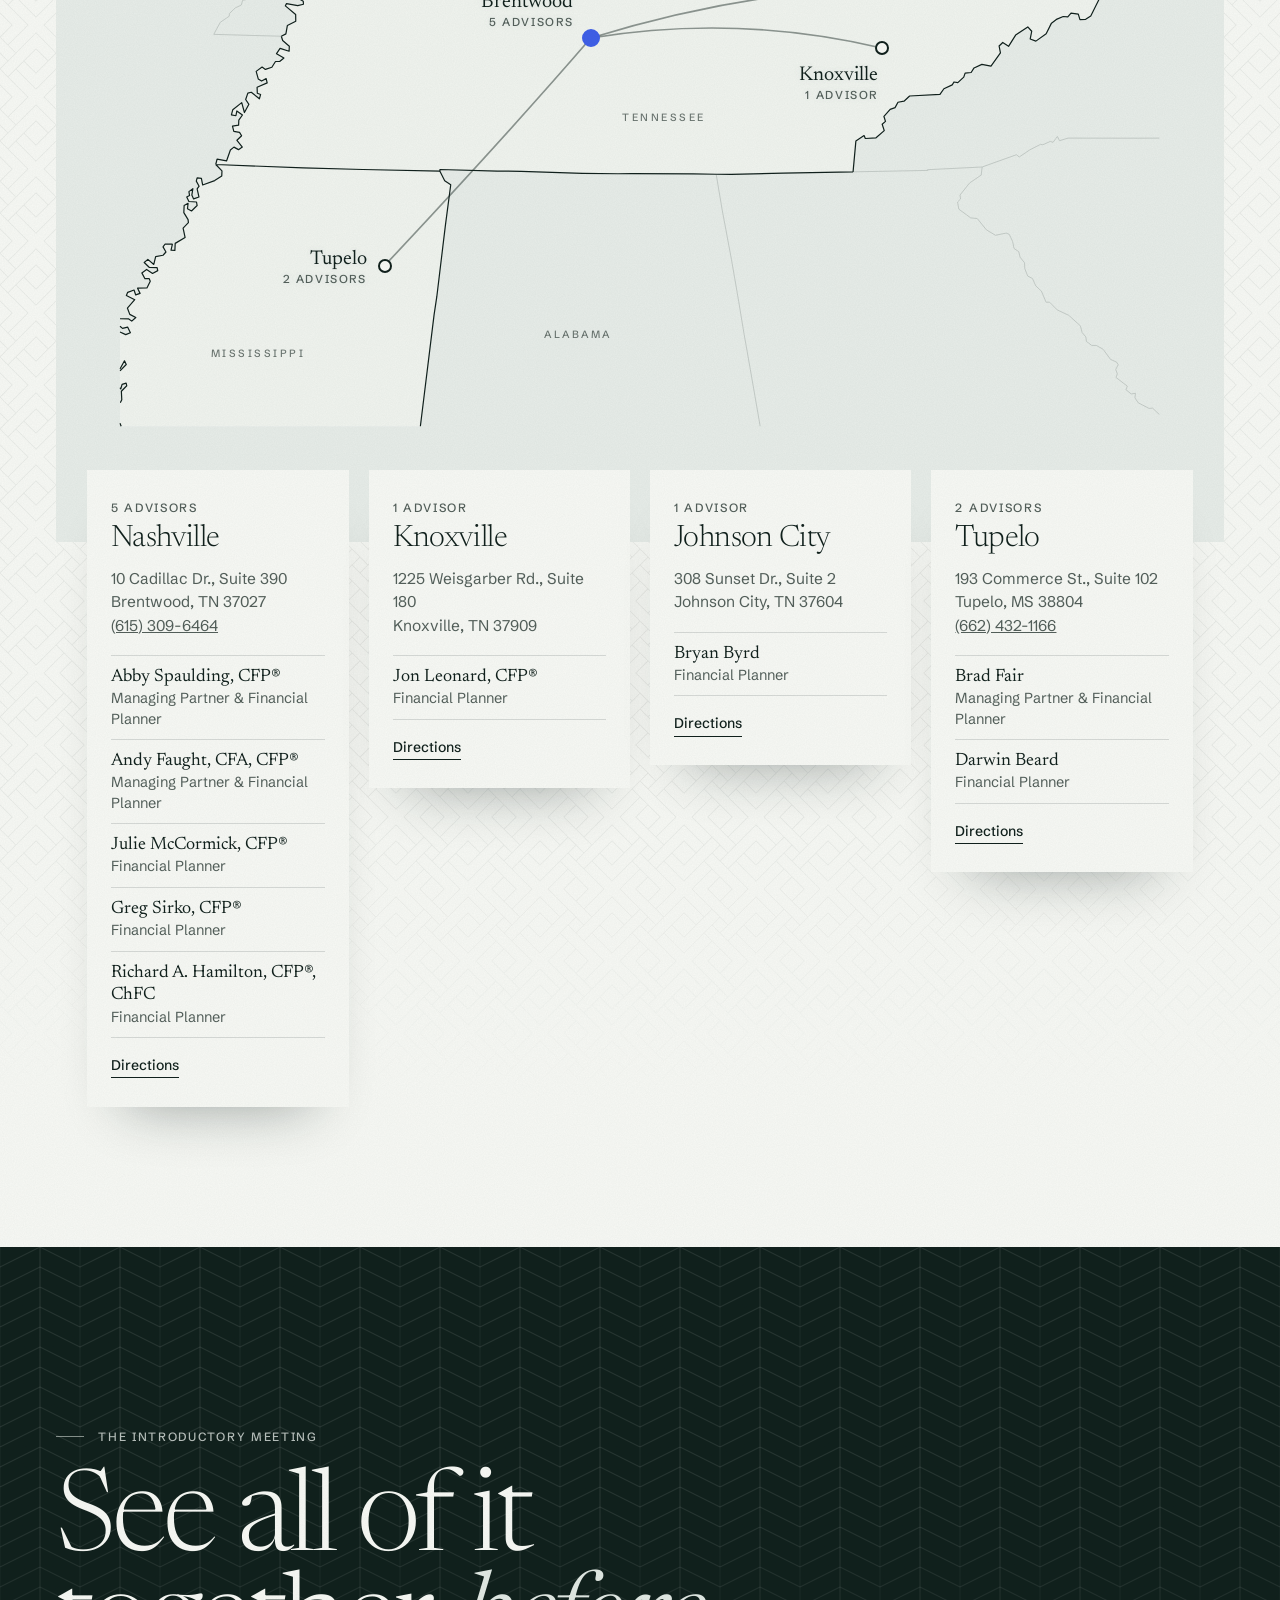
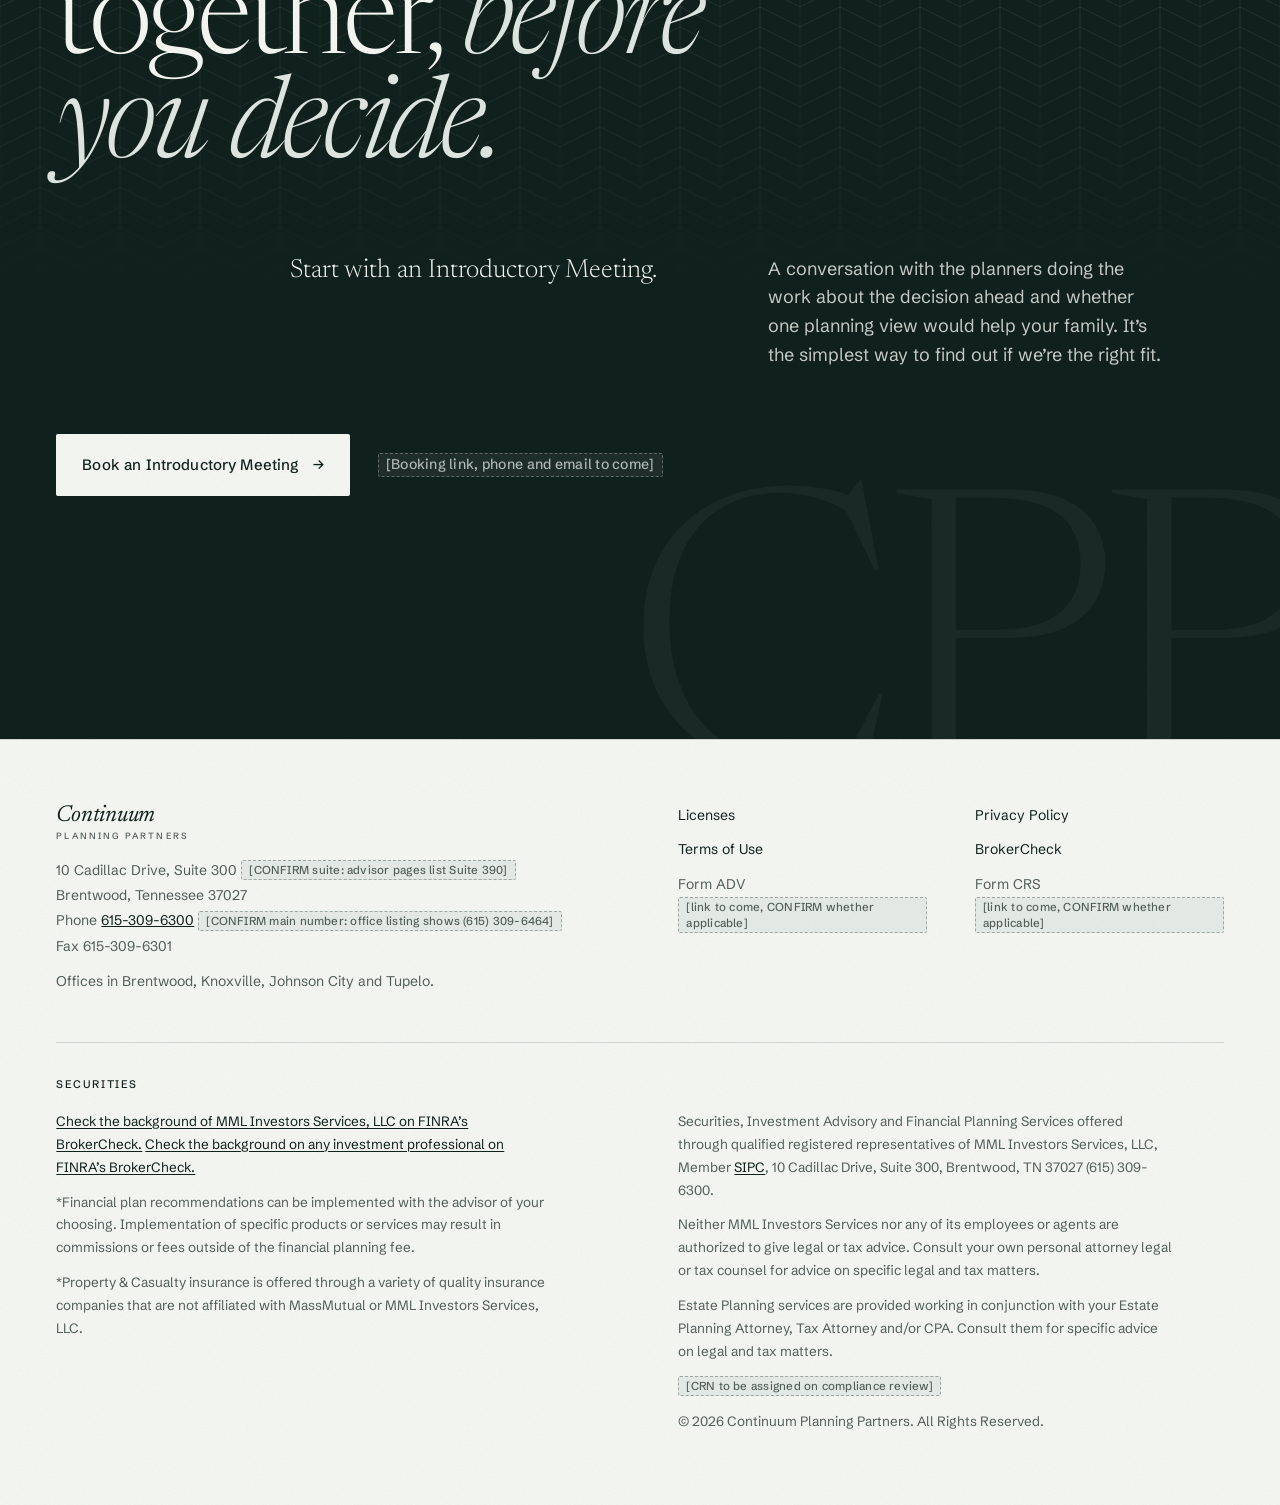
==== commit 81fd3582: "Round 8: readability, locations map and office cards, vellum sheets; add review comments toolbar" ====
--- a/index.html
+++ b/index.html
@@ -6,7 +6,7 @@
 <meta name="robots" content="noindex, nofollow">
 <link rel="icon" href="favicon.svg" type="image/svg+xml">
 <title>Continuum Planning Partners · One planning view before the move</title>
-<meta name="description" content="Continuum Planning Partners brings your CPA, attorney, insurance, banking and investment advice into one planning view, so your family can see where a decision leads before you make it.">
+<meta name="description" content="Continuum Planning Partners brings your CPA, attorney, insurance, banking and investment advice into one planning view, so your family can see where a decision leads before you make it. Offices in the Nashville area (Brentwood), Knoxville, Johnson City and Tupelo.">
 <link rel="preconnect" href="https://fonts.googleapis.com">
 <link rel="preconnect" href="https://fonts.gstatic.com" crossorigin>
 <link href="https://fonts.googleapis.com/css2?family=Newsreader:ital,opsz,wght@0,6..72,300;0,6..72,400;0,6..72,500;1,6..72,300;1,6..72,400&family=Schibsted+Grotesk:wght@400;500;600&display=swap" rel="stylesheet">
@@ -21,15 +21,16 @@
       <span class="wm-name">Continuum</span>
       <span class="wm-sub">Planning Partners</span>
     </a>
-    <nav aria-label="Primary">
+    <nav aria-label="Primary" id="site-nav">
       <ul class="nav-links">
+        <li><a href="#team">Advisors</a></li>
         <li><a href="#pieces">The problem</a></li>
         <li><a href="#approach">Approach</a></li>
         <li><a href="#fit">Who it’s for</a></li>
-        <li><a href="#team">The team</a></li>
       </ul>
     </nav>
-    <a class="nav-cta" href="#call">Book a Clarity Call</a>
+    <a class="nav-cta" href="#call">Book a meeting</a>
+    <button class="nav-toggle" type="button" aria-expanded="false" aria-controls="site-nav" data-nav-toggle><span class="nav-toggle-bars" aria-hidden="true"></span><span class="sr-only">Menu</span></button>
   </div>
 </header>
 
@@ -50,6 +51,7 @@
       </video>
     </div>
     <div class="hero-shade" aria-hidden="true"></div>
+    <span class="img-flag img-flag-section"><span class="ph ph-dark">[Generated image: replace or buy license]</span></span>
 
     <div class="wrap hero-content">
       <div class="hero-copy">
@@ -61,13 +63,13 @@
       </div>
       <div class="hero-aside reveal">
         <p>Your CPA, attorney, insurance agent, banker and investment advisor each see one piece. Continuum brings every piece into one planning view before your family decides.</p>
-        <a class="btn btn-cobalt" href="#call">Book a Clarity Call <span class="arrow" aria-hidden="true">→</span></a>
-      </div>
-    </div>
-    <p class="wrap hero-foot"><span>Brentwood, Tennessee</span><span>Families nationwide</span><span>Most by referral</span></p>
-  </section>
-
-  <!-- The decision: horizontal rail of image panels -->
+        <a class="btn btn-cobalt" href="#call">Book an Introductory Meeting <span class="arrow" aria-hidden="true">→</span></a>
+      </div>
+    </div>
+    <p class="wrap hero-foot"><span>Brentwood · Knoxville · Johnson City · Tupelo</span><span>Families nationwide</span><span>Most by referral</span></p>
+  </section>
+
+  <!-- The decision: four image panels, all in view -->
   <section class="decision" id="decision" aria-labelledby="decision-title">
     <div class="wrap decision-head">
       <div>
@@ -76,19 +78,14 @@
       </div>
       <div class="decision-side reveal">
         <p class="body-l">Each one touches taxes, entities, coverage, lending and investments at the same time. Most families meet it while they’re still building, with the most to gain and the most to lose.</p>
-        <div class="rail-controls">
-          <button class="rail-btn" type="button" data-rail-prev="decisions" aria-label="Previous decision">←</button>
-          <span class="rail-progress" aria-hidden="true"><span data-rail-bar="decisions"></span></span>
-          <button class="rail-btn" type="button" data-rail-next="decisions" aria-label="Next decision">→</button>
-        </div>
-      </div>
-    </div>
-
-    <div class="rail" data-rail="decisions" tabindex="0" role="region" aria-label="Four decisions. Scroll sideways or use the arrow buttons.">
-      <ol class="rail-track">
+      </div>
+    </div>
+
+    <div class="wrap">
+      <ol class="decision-grid">
         <li class="panel">
           <figure class="photo wipe reveal" data-parallax-inner>
-            <img src="img/shop.jpg" alt="An empty family workshop at dusk, tools hung neatly on the wall" width="1152" height="864">
+            <img src="img/shop.jpg" alt="An empty family workshop at dusk, tools hung neatly on the wall" width="1152" height="864"><span class="img-flag"><span class="ph ph-dark">[Generated image: replace or buy license]</span></span>
           </figure>
           <div class="panel-card">
             <span class="panel-num">01</span>
@@ -98,7 +95,7 @@
         </li>
         <li class="panel">
           <figure class="photo wipe reveal">
-            <img src="img/hero-stonewall.jpg" alt="An old dry-stone wall crossing rolling Tennessee pasture in morning mist" width="1280" height="720">
+            <img src="img/hero-stonewall.jpg" alt="An old dry-stone wall crossing rolling Tennessee pasture in morning mist" width="1280" height="720"><span class="img-flag"><span class="ph ph-dark">[Generated image: replace or buy license]</span></span>
           </figure>
           <div class="panel-card">
             <span class="panel-num">02</span>
@@ -108,7 +105,7 @@
         </li>
         <li class="panel">
           <figure class="photo wipe reveal">
-            <img src="img/hero-harpeth.jpg" alt="A calm river bending beneath a limestone bluff in early morning mist" width="1280" height="720">
+            <img src="img/hero-harpeth.jpg" alt="A calm river bending beneath a limestone bluff in early morning mist" width="1280" height="720"><span class="img-flag"><span class="ph ph-dark">[Generated image: replace or buy license]</span></span>
           </figure>
           <div class="panel-card">
             <span class="panel-num">03</span>
@@ -118,7 +115,7 @@
         </li>
         <li class="panel">
           <figure class="photo wipe reveal">
-            <img src="img/kids.jpg" alt="An empty swing and a child’s bicycle beneath an old oak near a farmhouse" width="864" height="1152">
+            <img src="img/kids.jpg" alt="An empty swing and a child’s bicycle beneath an old oak near a farmhouse" width="864" height="1152"><span class="img-flag"><span class="ph ph-dark">[Generated image: replace or buy license]</span></span>
           </figure>
           <div class="panel-card">
             <span class="panel-num">04</span>
@@ -140,7 +137,7 @@
 
     <!--
       Mark source for the sheets: "CPP" in Newsreader Light, the same letters as the large CPP
-      behind the Clarity Call section. The path is the letter outlines. main.js cuts the outline
+      behind the Introductory Meeting section. The path is the letter outlines. main.js cuts the outline
       into five equal lengths, one per sheet, so no sheet holds a whole letter; when the sheets
       join, the data-fill copy fills the letters in. To use a final logo instead, replace the d
       attribute (keep the 640 x 440 viewBox), or replace the data-split path with five
@@ -181,7 +178,7 @@
         <p class="runhead reveal">Signs your family needs one view</p>
         <h2 id="signs-title" class="h2 reveal">You may already be the only one holding the whole picture.</h2>
         <figure class="signs-photo frame frame-pine reveal">
-          <div class="photo"><img src="img/table.jpg" alt="Separate stacks of paperwork from different advisors spread across a kitchen table in the evening" width="1152" height="864"></div>
+          <div class="photo"><img src="img/table.jpg" alt="Separate stacks of paperwork from different advisors spread across a kitchen table in the evening" width="1152" height="864"><span class="img-flag"><span class="ph ph-dark">[Generated image: replace or buy license]</span></span></div>
         </figure>
       </div>
       <ol class="signs-list" data-signs>
@@ -195,38 +192,13 @@
     </div>
   </section>
 
-  <!-- What we hear on first calls: scattered voices settle into one column with the scroll.
-       Lines are PLACEHOLDERS until Continuum supplies real, anonymous statements from first calls. -->
-  <section class="voices" id="voices" aria-labelledby="voices-title">
-    <div class="voices-runway" data-voices>
-      <div class="wrap voices-stage" data-voices-stage>
-        <p class="runhead voices-runhead">What we hear on first calls</p>
-        <div class="voices-head">
-          <h2 id="voices-title" class="h2">Some version of this, <em>on almost every first call.</em></h2>
-          <p class="body-l voices-lede">It’s where we start: the whole picture on one page, before anything is decided.</p>
-          <p class="voices-note"><span class="ph">[Placeholder lines. Replace with real, anonymous statements from first calls. CONFIRM with compliance]</span></p>
-          <a class="btn btn-cobalt voices-cta" href="#call">Start with a Clarity Call <span class="arrow" aria-hidden="true">→</span></a>
-        </div>
-        <ol class="voices-list">
-          <li class="voice" data-at="0.20,0.26" data-s="1.3"><span class="voice-t">“Everyone’s advice is good. It just doesn’t fit together.”</span></li>
-          <li class="voice" data-at="0.74,0.20" data-s="1.1"><span class="voice-t">“We have a buyer. We don’t have a plan.”</span></li>
-          <li class="voice" data-at="0.46,0.44" data-s="1.4"><span class="voice-t">“I’m the one keeping it all in my head.”</span></li>
-          <li class="voice" data-at="0.80,0.56" data-s="1.15"><span class="voice-t">“My CPA and my attorney have never spoken.”</span></li>
-          <li class="voice" data-at="0.24,0.64" data-s="1.2"><span class="voice-t">“I don’t want to be sold something before I understand it.”</span></li>
-          <li class="voice" data-at="0.62,0.76" data-s="1.3"><span class="voice-t">“I don’t know what we’ll actually net.”</span></li>
-          <li class="voice" data-at="0.28,0.86" data-s="1.05"><span class="voice-t">“Every decision seems to change three others.”</span></li>
-          <li class="voice" data-at="0.74,0.90" data-s="1.2"><span class="voice-t">“We’re supposed to decide by March.”</span></li>
-        </ol>
-      </div>
-    </div>
-  </section>
-
   <!-- Story video band -->
   <section class="story" id="story" aria-labelledby="story-title">
     <div class="story-media" data-parallax="0.1" aria-hidden="true">
       <img src="img/story-poster.jpg" alt="" width="1280" height="720">
     </div>
     <div class="story-shade" aria-hidden="true"></div>
+    <span class="img-flag img-flag-section"><span class="ph ph-dark">[Generated image: replace or buy license]</span></span>
     <div class="wrap story-inner">
       <div class="story-copy">
         <p class="runhead runhead-light reveal">The story</p>
@@ -259,11 +231,11 @@
       </div>
       <div class="proforma">
         <figure class="proforma-figure frame frame-pine">
-          <div class="photo wipe reveal"><img src="img/hero-field.jpg" alt="A fence line running across a misted Tennessee pasture at first light" width="864" height="1152"></div>
+          <div class="photo wipe reveal"><img src="img/hero-field.jpg" alt="A fence line running across a misted Tennessee pasture at first light" width="864" height="1152"><span class="img-flag"><span class="ph ph-dark">[Generated image: replace or buy license]</span></span></div>
         </figure>
         <article class="vellum reveal" data-parallax="-0.06" aria-labelledby="proforma-title">
           <p class="vellum-label">At the center of the work</p>
-          <h3 id="proforma-title" class="h3">The Personal Proforma <span class="ph">[CONFIRM name]</span></h3>
+          <h3 id="proforma-title" class="h3">The Personal Plan <span class="ph">[Description to be rewritten for the full plan. CONFIRM with compliance]</span></h3>
           <p>A working model of where your family stands today and where a specific decision would take it. Sell now or later. Buy the land outright or finance it. Help the kids this year or over time.</p>
           <p>You see the paths side by side, in plain numbers, before anything is signed.</p>
         </article>
@@ -290,7 +262,7 @@
           <p class="split-step">Step one</p>
           <h3 class="split-title">The plan</h3>
           <p class="split-kp"><strong>Planning:</strong> the foundation, built and paid for with its own planning fee, and finished before anything is implemented. <span class="ph">[CONFIRM with compliance]</span></p>
-          <p class="split-foot">Finished, and yours to keep.</p>
+          <p class="split-foot">Finished, and yours to keep. Nothing moves until you decide. <span class="ph">[CONFIRM with compliance]</span></p>
         </div>
         <div class="split-gap reveal">
           <p class="split-gap-label">Separate, on purpose.</p>
@@ -306,41 +278,9 @@
     </div>
   </section>
 
-  <!-- Planning comes first, part two: the pause between the steps -->
-  <section class="pause" id="pause" aria-labelledby="pause-title">
+  <!-- Abby's quote on Mist, between the plan and Who it's for -->
+  <section class="quote-band" aria-label="From our managing partner">
     <div class="wrap">
-      <div class="pause-head">
-        <p class="runhead reveal">Between the two steps</p>
-        <h2 id="pause-title" class="h2 reveal">A pause, <em>built in.</em></h2>
-        <p class="body-l reveal">Step one ends with a finished plan in your hands. Then the work stops, on purpose, so your family can read it and question it before anything is put in motion.</p>
-      </div>
-
-      <ol class="pause-line reveal">
-        <li class="pause-seg pause-one">
-          <span class="pause-track" aria-hidden="true"></span>
-          <p class="split-step">Step one</p>
-          <h3 class="split-title">The plan</h3>
-          <p class="pause-text">The finished strategy, with the steps set out in order of priority.</p>
-        </li>
-        <li class="pause-mile">
-          <span class="pause-dot" aria-hidden="true"></span>
-          <p class="pause-mile-title">Plan delivered</p>
-          <p class="pause-mile-sub">Yours to keep</p>
-        </li>
-        <li class="pause-panel">
-          <span class="pause-glyph" aria-hidden="true"><span></span><span></span></span>
-          <p class="pause-label">The pause</p>
-          <p class="pause-title">Nothing moves until you decide.</p>
-          <p class="pause-body">Take the plan home. Read it with your family, your CPA and your attorney. Implementation starts when you say so. <span class="ph">[CONFIRM with compliance]</span></p>
-        </li>
-        <li class="pause-seg pause-two">
-          <span class="pause-track" aria-hidden="true"></span>
-          <p class="split-step">Step two</p>
-          <h3 class="split-title">Implementation</h3>
-          <p class="pause-text">Most families have Continuum carry it out, alongside their CPA and attorney. The plan works with the advisor of your choosing. <span class="ph">[CONFIRM with compliance]</span></p>
-        </li>
-      </ol>
-
       <figure class="quote reveal">
         <blockquote><p>“Get the plan right first. Everything we implement should be built on it.”</p></blockquote>
         <figcaption>Abby Spaulding, CFP®, Managing Partner <span class="ph">[CONFIRM Abby’s exact phrasing. Draft line for layout only.]</span></figcaption>
@@ -353,11 +293,10 @@
     <div class="wrap fit-grid">
       <div class="collage" aria-hidden="false">
         <figure class="collage-main photo wipe reveal" data-parallax="0.05">
-          <img src="img/lane.jpg" alt="A father and his adult daughter walking down a fenced farm lane" width="864" height="1152">
+          <img src="img/lane.jpg" alt="A father and his adult daughter walking down a fenced farm lane" width="864" height="1152"><span class="img-flag"><span class="ph ph-dark">[Generated image: replace or buy license]</span></span>
         </figure>
         <figure class="collage-inset photo wipe reveal" data-parallax="-0.08">
-          <!-- Generated stand-in. Replace with a licensed photograph of Nashville. -->
-          <img src="img/nashville-bridge.jpg" alt="A steel truss footbridge in morning fog, with the Nashville skyline faint beyond" width="864" height="1152">
+          <img src="img/nashville-bridge.jpg" alt="A steel truss footbridge in morning fog, with the Nashville skyline faint beyond" width="864" height="1152"><span class="img-flag"><span class="ph ph-dark">[Generated image: replace or buy license]</span></span>
         </figure>
         <span class="collage-block" aria-hidden="true" data-parallax="0.12"></span>
       </div>
@@ -398,11 +337,11 @@
         </svg>
         <ol class="stair">
           <li class="step reveal" style="--n:0">
-            <p class="step-title"><span class="step-dot" aria-hidden="true"></span>Start with a Clarity Call.</p>
+            <p class="step-title"><span class="step-dot" aria-hidden="true"></span>Start with an Introductory Meeting.</p>
             <p class="step-desc">Tell us about the decision in front of you. We’ll tell you plainly whether we can help. <span class="ph">[CONFIRM call length and format]</span></p>
           </li>
           <li class="step reveal" style="--n:1">
-            <p class="step-title"><span class="step-dot" aria-hidden="true"></span>Then, a Personal Proforma.</p>
+            <p class="step-title"><span class="step-dot" aria-hidden="true"></span>Then, a Personal Plan.</p>
             <p class="step-desc">With your permission, we gather what your advisors already have and build one model of where you stand and where the move would take you.</p>
           </li>
           <li class="step reveal" style="--n:2">
@@ -422,8 +361,8 @@
         <h2 id="team-title" class="h2 reveal">Small on purpose. <em>Close to the work.</em></h2>
         <p class="body-l reveal">You work directly with the planners building your model. <span class="ph">[Team introduction to come]</span></p>
         <figure class="team-office frame frame-pine">
-          <!-- Generated stand-in. Replace with a photograph of the actual Brentwood office. -->
-          <div class="photo wipe reveal"><img src="img/office-view.jpg" alt="A quiet office with an oak table, the Nashville skyline through the window at dusk" width="1152" height="864"></div>
+          <!-- Replace with Continuum's own photograph of the Brentwood office: <img src="img/office.jpg" alt="…" width="…" height="…"> -->
+          <div class="photo photo-ph wipe reveal"><span class="portrait-ph"><span class="ph ph-dark">[Office photo placeholder]</span></span></div>
         </figure>
       </div>
 
@@ -443,9 +382,9 @@
         data-video-src / data-video-embed / data-video-captions on the button for the full clip
       Replace the placeholder <img> with the real portrait. Add or remove cards freely; the row scrolls.
     -->
-    <div class="rail team-rail" data-rail="team" tabindex="0" role="region" aria-label="The team. Scroll sideways or use the arrow buttons.">
+    <div class="rail team-rail" data-rail="team" data-rail-hover tabindex="0" role="region" aria-label="The team. Scroll sideways or use the arrow buttons.">
       <ul class="rail-track team-track">
-        <li class="member reveal" data-member data-preview="">
+        <li class="member reveal" id="advisor-abby-spaulding" data-member data-preview="">
           <div class="portrait">
             <!-- <img src="img/team-abby-spaulding.jpg" alt="Portrait of Abby Spaulding"> -->
             <video class="portrait-preview" muted loop playsinline preload="none" aria-hidden="true"></video>
@@ -459,7 +398,7 @@
             <button class="member-play" type="button" data-video-open data-video-title="Meet Abby Spaulding" data-video-src="" data-video-embed="" data-video-captions="">Watch the introduction<span class="sr-only"> from Abby Spaulding</span></button>
           </div>
         </li>
-        <li class="member reveal" data-member data-preview="">
+        <li class="member reveal" id="advisor-andy-faught" data-member data-preview="">
           <div class="portrait">
             <!-- <img src="img/team-andy-faught.jpg" alt="Portrait of Andy Faught"> -->
             <video class="portrait-preview" muted loop playsinline preload="none" aria-hidden="true"></video>
@@ -473,7 +412,7 @@
             <button class="member-play" type="button" data-video-open data-video-title="Meet Andy Faught" data-video-src="" data-video-embed="" data-video-captions="">Watch the introduction<span class="sr-only"> from Andy Faught</span></button>
           </div>
         </li>
-        <li class="member reveal" data-member data-preview="">
+        <li class="member reveal" id="advisor-julie-mccormick" data-member data-preview="">
           <div class="portrait">
             <!-- <img src="img/team-julie-mccormick.jpg" alt="Portrait of Julie McCormick"> -->
             <video class="portrait-preview" muted loop playsinline preload="none" aria-hidden="true"></video>
@@ -487,7 +426,7 @@
             <button class="member-play" type="button" data-video-open data-video-title="Meet Julie McCormick" data-video-src="" data-video-embed="" data-video-captions="">Watch the introduction<span class="sr-only"> from Julie McCormick</span></button>
           </div>
         </li>
-        <li class="member reveal" data-member data-preview="">
+        <li class="member reveal" id="advisor-greg-sirko" data-member data-preview="">
           <div class="portrait">
             <!-- <img src="img/team-greg-sirko.jpg" alt="Portrait of Greg Sirko"> -->
             <video class="portrait-preview" muted loop playsinline preload="none" aria-hidden="true"></video>
@@ -501,7 +440,7 @@
             <button class="member-play" type="button" data-video-open data-video-title="Meet Greg Sirko" data-video-src="" data-video-embed="" data-video-captions="">Watch the introduction<span class="sr-only"> from Greg Sirko</span></button>
           </div>
         </li>
-        <li class="member reveal" data-member data-preview="">
+        <li class="member reveal" id="advisor-richard-hamilton" data-member data-preview="">
           <div class="portrait">
             <!-- <img src="img/team-richard-a-hamilton.jpg" alt="Portrait of Richard A. Hamilton"> -->
             <video class="portrait-preview" muted loop playsinline preload="none" aria-hidden="true"></video>
@@ -515,7 +454,7 @@
             <button class="member-play" type="button" data-video-open data-video-title="Meet Richard A. Hamilton" data-video-src="" data-video-embed="" data-video-captions="">Watch the introduction<span class="sr-only"> from Richard A. Hamilton</span></button>
           </div>
         </li>
-        <li class="member reveal" data-member data-preview="">
+        <li class="member reveal" id="advisor-jon-leonard" data-member data-preview="">
           <div class="portrait">
             <!-- <img src="img/team-jon-leonard.jpg" alt="Portrait of Jon Leonard"> -->
             <video class="portrait-preview" muted loop playsinline preload="none" aria-hidden="true"></video>
@@ -529,7 +468,7 @@
             <button class="member-play" type="button" data-video-open data-video-title="Meet Jon Leonard" data-video-src="" data-video-embed="" data-video-captions="">Watch the introduction<span class="sr-only"> from Jon Leonard</span></button>
           </div>
         </li>
-        <li class="member reveal" data-member data-preview="">
+        <li class="member reveal" id="advisor-bryan-byrd" data-member data-preview="">
           <div class="portrait">
             <!-- <img src="img/team-bryan-byrd.jpg" alt="Portrait of Bryan Byrd"> -->
             <video class="portrait-preview" muted loop playsinline preload="none" aria-hidden="true"></video>
@@ -543,7 +482,7 @@
             <button class="member-play" type="button" data-video-open data-video-title="Meet Bryan Byrd" data-video-src="" data-video-embed="" data-video-captions="">Watch the introduction<span class="sr-only"> from Bryan Byrd</span></button>
           </div>
         </li>
-        <li class="member reveal" data-member data-preview="">
+        <li class="member reveal" id="advisor-brad-fair" data-member data-preview="">
           <div class="portrait">
             <!-- <img src="img/team-brad-fair.jpg" alt="Portrait of Brad Fair"> -->
             <video class="portrait-preview" muted loop playsinline preload="none" aria-hidden="true"></video>
@@ -557,7 +496,7 @@
             <button class="member-play" type="button" data-video-open data-video-title="Meet Brad Fair" data-video-src="" data-video-embed="" data-video-captions="">Watch the introduction<span class="sr-only"> from Brad Fair</span></button>
           </div>
         </li>
-        <li class="member reveal" data-member data-preview="">
+        <li class="member reveal" id="advisor-darwin-beard" data-member data-preview="">
           <div class="portrait">
             <!-- <img src="img/team-darwin-beard.jpg" alt="Portrait of Darwin Beard"> -->
             <video class="portrait-preview" muted loop playsinline preload="none" aria-hidden="true"></video>
@@ -578,25 +517,7 @@
       <div class="loc-head">
         <p class="runhead reveal">Our locations</p>
         <h2 id="locations-title" class="h2 reveal">Where our advisors are located.</h2>
-        <p class="body-l reveal">Four offices across Tennessee and northern Mississippi. Most of the team works from Brentwood.</p>
-      </div>
-
-      <div class="place">
-        <figure class="place-figure frame">
-          <!-- Generated stand-in. Replace with a licensed photograph of Nashville. -->
-          <div class="photo wipe reveal" data-parallax-inner><img src="img/nashville-skyline.jpg" alt="The Nashville skyline at blue hour, reflected in the Cumberland River" width="1280" height="720"></div>
-        </figure>
-        <div class="place-card reveal" data-parallax="-0.05">
-          <p class="vellum-label">Nashville office</p>
-          <h3 class="h3">Brentwood, just south of Nashville.</h3>
-          <p class="place-addr">10 Cadillac Dr., Suite 390, Brentwood, TN 37027. <a href="tel:+16153096464">(615) 309-6464</a></p>
-          <dl class="facts">
-            <div><dt>The team</dt><dd>Nine advisors in four offices.</dd></div>
-            <div><dt>Who we serve</dt><dd>Families across the country.</dd></div>
-            <div><dt>How families find us</dt><dd>Often through a referral.</dd></div>
-            <div><dt>Who you talk to</dt><dd>The advisors doing the work.</dd></div>
-          </dl>
-        </div>
+        <p class="body-l reveal">Four offices across Tennessee and northern Mississippi.</p>
       </div>
 
       <div class="loc-grid">
@@ -671,14 +592,14 @@
   <!-- Closing -->
   <section class="call" id="call" aria-labelledby="call-title">
     <div class="wrap call-inner">
-      <p class="runhead runhead-light reveal">The Clarity Call</p>
+      <p class="runhead runhead-light reveal">The Introductory Meeting</p>
       <h2 id="call-title" class="call-title reveal">See all of it together, <em>before you decide.</em></h2>
       <div class="call-detail reveal">
-        <p class="call-lead">Start with a Clarity Call.</p>
+        <p class="call-lead">Start with an Introductory Meeting.</p>
         <p>A conversation with the planners doing the work about the decision ahead and whether one planning view would help your family. It’s the simplest way to find out if we’re the right fit.</p>
       </div>
       <div class="call-actions reveal">
-        <a class="btn btn-light" href="#call" data-placeholder="booking-url">Book a Clarity Call <span class="arrow" aria-hidden="true">→</span></a>
+        <a class="btn btn-light" href="#call" data-placeholder="booking-url">Book an Introductory Meeting <span class="arrow" aria-hidden="true">→</span></a>
         <span class="ph ph-dark">[Booking link, phone and email to come]</span>
       </div>
     </div>
@@ -735,7 +656,9 @@
   </div>
 </dialog>
 
+<script src="nav.js"></script>
 <script src="main.js"></script>
 <script src="review.js" defer></script>
+<script src="https://advisor-studio.vercel.app/w.js" data-studio-token="OKvc8A2YCdLb_j8XWvzJbTgz9_wDtTT13boTO0DGlcg" defer></script>
 </body>
 </html>
--- a/styles.css
+++ b/styles.css
@@ -2,7 +2,7 @@
   --chalk: #F7F8F4;
   --mist: #E7ECE8;
   --pine: #10201C;
-  --pewter: #66736E;
+  --pewter: #535F5A;
   --cobalt: #3F5FE7;
 
   --rule: rgba(16, 32, 28, 0.14);
@@ -16,6 +16,11 @@
   --edge: max(var(--pad), calc((100vw - var(--max)) / 2 + var(--pad)));
   --ease: cubic-bezier(.2, .7, .1, 1);
   --grain: url("data:image/svg+xml,%3Csvg xmlns='http://www.w3.org/2000/svg' width='220' height='220'%3E%3Cfilter id='n'%3E%3CfeTurbulence type='fractalNoise' baseFrequency='.9' numOctaves='2' stitchTiles='stitch'/%3E%3CfeColorMatrix values='0 0 0 0 0.06 0 0 0 0 0.12 0 0 0 0 0.11 0 0 0 .9 0'/%3E%3C/filter%3E%3Crect width='100%25' height='100%25' filter='url(%23n)'/%3E%3C/svg%3E");
+  /* "Herringbone - 1" from pattern.monster, MIT License, Copyright (c) 2020 - 2023 pattern.monster */
+  --herring: url("data:image/svg+xml,%3Csvg xmlns='http://www.w3.org/2000/svg' viewBox='0 0 40 20'%3E%3Cpath d='M40 0L20-10V0l20 10zm0 10L20 0v10l20 10zm0 10L20 10v10l20 10zM0 20l20-10v10L0 30zm0-10L20 0v10L0 20zM0 0l20-10V0L0 10z' fill='none' stroke='%2310201C' stroke-opacity='.08' stroke-width='.5'/%3E%3C/svg%3E") 0 0 / 80px 40px;
+  --herring-dark: url("data:image/svg+xml,%3Csvg xmlns='http://www.w3.org/2000/svg' viewBox='0 0 40 20'%3E%3Cpath d='M40 0L20-10V0l20 10zm0 10L20 0v10l20 10zm0 10L20 10v10l20 10zM0 20l20-10v10L0 30zm0-10L20 0v10L0 20zM0 0l20-10V0L0 10z' fill='none' stroke='%23E7ECE8' stroke-opacity='.06' stroke-width='.5'/%3E%3C/svg%3E") 0 0 / 80px 40px;
+  /* "Diamonds - 17" from pattern.monster, used under Continuum's paid Pattern Monster commercial licence */
+  --diamonds: url("data:image/svg+xml,%3Csvg%20xmlns%3D'http%3A%2F%2Fwww.w3.org%2F2000%2Fsvg'%20viewBox%3D'0%200%2060%2060'%3E%3Cg%20fill%3D'%2310201C'%20fill-opacity%3D'.06'%3E%3Cpath%20d%3D'M6.13-.002.005%206.125v1.059L6.59%2013.77l.013-.014%2016.243%2016.24L6.617%2046.23.535%2040.15l10.147-10.153L.004%2019.318v1.037l9.644%209.641-9.646%209.65v1.03L12.73%2053.402l-6.082%206.082-6.127-6.127.014-.015-.533-.531v1.06l6.127%206.127h1.055l6.586-6.584-.012-.012%2016.246-16.246L46.236%2053.39l-6.082%206.082-10.15-10.15-10.68%2010.677h1.033l9.647-9.644%209.646%209.644h1.034l12.722-12.723%206.082%206.082-6.125%206.125-.013-.011-.528.527h1.057l6.123-6.123V52.81l-6.58-6.58-.016.015L37.16%2029.996%2053.393%2013.77l6.082%206.082-10.15%2010.144%2010.677%2010.678v-1.031l-9.647-9.647%209.647-9.64v-1.038L47.279%206.596%2053.361.514l6.13%206.127-.016.013.527.53V6.123L53.879-.002h-1.057l-6.586%206.586.014.012-16.244%2016.246L13.77%206.607l6.082-6.08%2010.153%2010.15L40.684-.001H39.65l-9.646%209.647-9.647-9.647h-1.03L6.601%2012.723.52%206.64%206.646.514l.012.013.528-.529H6.13zm7.114%207.113%2016.76%2016.76%2016.762-16.76%206.127%206.127-16.764%2016.758%2016.764%2016.762-6.127%206.127-16.76-16.76-16.762%2016.76-6.127-6.127%2016.758-16.762L7.117%2013.238l6.127-6.127z'%2F%3E%3C%2Fg%3E%3C%2Fsvg%3E") 0 0 / 72px 72px;
 }
 
 *, *::before, *::after { box-sizing: border-box; }
@@ -27,7 +32,7 @@
   background: var(--chalk);
   color: var(--pine);
   font-family: var(--sans);
-  font-size: 17px;
+  font-size: 18px;
   line-height: 1.6;
   -webkit-font-smoothing: antialiased;
   text-rendering: optimizeLegibility;
@@ -57,7 +62,7 @@
 
 :focus-visible { outline: 2px solid var(--cobalt); outline-offset: 4px; border-radius: 1px; }
 .hero :focus-visible, .pieces :focus-visible, .story :focus-visible, .call :focus-visible,
-.notfit :focus-visible, .lightbox :focus-visible, .site-header:not(.is-scrolled) :focus-visible { outline-color: var(--chalk); }
+.notfit :focus-visible, .lightbox :focus-visible, .site-header:not(.is-scrolled):not(.is-open) :focus-visible { outline-color: var(--chalk); }
 
 /* ---------- Type ---------- */
 
@@ -69,15 +74,15 @@
 .h2-light { color: var(--chalk); }
 .h3 { font-family: var(--serif); font-weight: 400; font-size: clamp(28px, 2.6vw, 38px); line-height: 1.08; letter-spacing: -0.015em; }
 
-.eyebrow, .runhead, .fit-label, .vellum-label, .hero-foot, .facts dt, .play-meta, .lightbox-title, .nav-cta {
+.eyebrow, .runhead, .fit-label, .vellum-label, .hero-foot, .play-meta, .lightbox-title, .nav-cta {
   font-family: var(--sans); font-size: 12px; font-weight: 500; letter-spacing: .14em; text-transform: uppercase;
 }
 .eyebrow, .runhead { color: var(--pewter); margin-bottom: 26px; display: flex; align-items: center; gap: 14px; }
 .runhead::before { content: ""; width: 28px; height: 1px; background: currentColor; opacity: .7; }
-.runhead-light, .eyebrow-light { color: rgba(231, 236, 232, .66); }
-
-.body-l { font-size: clamp(17px, 1.25vw, 19px); line-height: 1.65; max-width: 38em; color: var(--pewter); }
-.light-muted { color: rgba(231, 236, 232, .72); }
+.runhead-light, .eyebrow-light { color: rgba(231, 236, 232, .78); }
+
+.body-l { font-size: clamp(18px, 1.3vw, 20px); line-height: 1.65; max-width: 38em; color: var(--pewter); }
+.light-muted { color: rgba(231, 236, 232, .82); }
 
 .ph {
   display: inline-block; font-family: var(--sans); font-size: .78em; font-weight: 500; letter-spacing: .02em;
@@ -86,6 +91,10 @@
   vertical-align: .08em; font-style: normal; text-transform: none;
 }
 .ph-dark { color: rgba(231, 236, 232, .74); background: rgba(231, 236, 232, .07); border-color: rgba(231, 236, 232, .32); }
+.img-flag { position: absolute; left: 14px; top: 14px; z-index: 5; pointer-events: none; }
+.img-flag .ph { font-size: 11px; color: var(--chalk); background: rgba(16, 30, 26, .72); border-color: rgba(231, 236, 232, .5); }
+.img-flag-section { left: auto; right: var(--edge, 24px); top: 104px; }
+.story .img-flag-section { top: 24px; }
 
 /* Review build only: injected by review.js */
 .review-pill {
@@ -177,6 +186,18 @@
 .nav-cta { justify-self: end; position: relative; text-decoration: none; padding: 6px 0; font-size: 11.5px; }
 .nav-cta::after { transform: scaleX(1); transform-origin: left; }
 .nav-cta:hover::after { transform: scaleX(.35); }
+
+/* phone menu: shown at 900px and below (nav.js) */
+.nav-toggle { display: none; width: 40px; height: 40px; margin-right: -10px; place-items: center; }
+.nav-toggle-bars { position: relative; width: 20px; height: 7px; }
+.nav-toggle-bars::before, .nav-toggle-bars::after {
+  content: ""; position: absolute; left: 0; right: 0; height: 1px; background: currentColor;
+  transition: transform .35s var(--ease);
+}
+.nav-toggle-bars::before { top: 0; }
+.nav-toggle-bars::after { bottom: 0; }
+.site-header.is-open .nav-toggle-bars::before { transform: translateY(3px) rotate(45deg); }
+.site-header.is-open .nav-toggle-bars::after { transform: translateY(-3px) rotate(-45deg); }
 
 /* ---------- Hero ---------- */
 
@@ -210,20 +231,20 @@
 }
 .hero-title .l { display: block; white-space: nowrap; }
 .hero-title .turn { font-style: italic; margin-left: .5em; color: #E1E8E3; }
-.hero-aside p { color: rgba(247, 248, 244, .84); font-size: 16.5px; line-height: 1.55; margin-bottom: 28px; }
+.hero-aside p { color: rgba(247, 248, 244, .9); font-size: 17.5px; line-height: 1.55; margin-bottom: 28px; }
 .hero-foot {
   position: absolute; left: 0; right: 0; bottom: 26px; margin: 0 auto;
-  display: flex; color: rgba(247, 248, 244, .5); font-size: 10.5px;
+  display: flex; color: rgba(247, 248, 244, .72); font-size: 11.5px;
 }
 .hero-foot span + span::before { content: "/"; margin: 0 14px; opacity: .6; }
 
-/* ---------- Decision rail ---------- */
+/* ---------- Decision panels, and the shared rail (team) ---------- */
 
 .decision { padding: clamp(96px, 12vw, 170px) 0 clamp(80px, 9vw, 130px); }
 .decision-head { display: grid; grid-template-columns: repeat(12, 1fr); column-gap: 24px; align-items: end; margin-bottom: clamp(48px, 5vw, 72px); }
 .decision-head > div:first-child { grid-column: 1 / span 7; }
 .decision-side { grid-column: 9 / span 4; }
-.decision-side .body-l { font-size: 16.5px; margin-bottom: 28px; }
+.decision-side .body-l { font-size: 18px; margin-bottom: 28px; }
 
 .rail-controls { display: flex; align-items: center; gap: 16px; }
 .rail-btn {
@@ -242,32 +263,41 @@
 }
 .rail::-webkit-scrollbar { display: none; }
 .rail-track { display: flex; gap: clamp(20px, 2.2vw, 32px); padding: 0 var(--edge) 64px; width: max-content; }
-.panel { width: clamp(280px, 30vw, 440px); scroll-snap-align: start; position: relative; }
+
+/* all four panels in view, no rail */
+.decision .wrap { max-width: 1680px; }
+.decision-grid { display: grid; grid-template-columns: repeat(4, 1fr); gap: clamp(20px, 2vw, 36px); align-items: start; }
+.panel { position: relative; }
 .panel:nth-child(even) { margin-top: 56px; }
-.panel .photo { aspect-ratio: 4 / 5; }
+.panel .photo { aspect-ratio: 3 / 4; }
 .panel:nth-child(2) .photo img { object-position: 70% 50%; }
 .panel:nth-child(3) .photo img { object-position: 62% 50%; }
 .panel-card {
-  position: relative; z-index: 3; margin: -76px 22px 0;
-  background: var(--chalk); padding: 22px 24px 24px;
+  position: relative; z-index: 3; margin: -56px 22px 0;
+  background: var(--chalk); padding: 24px 26px 26px;
   box-shadow: 0 30px 60px -36px rgba(16, 32, 28, .45);
 }
 .panel-num { font-family: var(--serif); font-style: italic; color: var(--pewter); font-size: 16px; }
-.panel-title { font-family: var(--serif); font-weight: 300; font-size: clamp(28px, 2.5vw, 38px); line-height: 1.05; letter-spacing: -0.02em; margin: 4px 0 10px; }
-.panel-card p { color: var(--pewter); font-size: 15px; line-height: 1.5; }
+.panel-title { font-family: var(--serif); font-weight: 300; font-size: clamp(28px, 2.3vw, 42px); line-height: 1.05; letter-spacing: -0.02em; margin: 4px 0 10px; }
+.panel-card p { color: var(--pewter); font-size: clamp(16px, 1.1vw, 17.5px); line-height: 1.5; }
 .panel .photo img { transition: transform 1.2s var(--ease), filter .6s; }
 @media (hover: hover) { .panel:hover .photo img { transform: scale(1.04); } }
 
 /* ---------- Pieces (vellum sheets) ---------- */
 
 .pieces {
-  position: relative; color: var(--chalk); overflow: hidden;
+  position: relative; isolation: isolate; color: var(--chalk); overflow: hidden;
   background:
     radial-gradient(60% 50% at 50% 58%, rgba(63, 95, 231, .07), rgba(16, 32, 28, 0) 70%),
     radial-gradient(90% 70% at 20% 0%, #1A302A, rgba(16, 32, 28, 0) 60%),
     var(--pine);
   padding: clamp(96px, 11vw, 160px) 0 clamp(88px, 10vw, 140px);
 }
+.pieces::before {
+  content: ""; position: absolute; inset: 0; z-index: -1; pointer-events: none; background: var(--herring-dark);
+  -webkit-mask-image: linear-gradient(to bottom, #000 20%, transparent 55%);
+  mask-image: linear-gradient(to bottom, #000 20%, transparent 55%);
+}
 .pieces-head { display: grid; grid-template-columns: repeat(12, 1fr); column-gap: 24px; }
 .pieces-head .runhead { grid-column: 1 / -1; }
 .pieces-head .h2 { grid-column: 1 / span 6; max-width: 13ch; }
@@ -278,16 +308,24 @@
 /* sheets share the mark's 640 x 440 proportion */
 .stage { --w: min(400px, 27.5vw); --h: calc(var(--w) * .6875); position: relative; height: calc(var(--h) + 150px); margin-top: clamp(56px, 7vw, 100px); }
 .sheets { position: absolute; left: 50%; top: 56px; width: var(--w); height: var(--h); transform: translateX(-50%); }
+/* each sheet thins and its shadow softens as they stack, so five layers still read as vellum */
 .sheet {
   position: absolute; inset: 0;
-  background: linear-gradient(160deg, rgba(231, 236, 232, .085), rgba(231, 236, 232, .035));
+  background: linear-gradient(160deg, rgba(231, 236, 232, calc(.085 - var(--p, 0) * .045)), rgba(231, 236, 232, calc(.035 - var(--p, 0) * .018)));
   border: 1px solid rgba(231, 236, 232, .2); border-radius: 2px;
-  box-shadow: 0 30px 60px -30px rgba(0, 0, 0, .55);
+  box-shadow: 0 22px 44px -30px rgba(0, 0, 0, calc(.5 - var(--p, 0) * .4));
   will-change: transform;
 }
+/* edges of the sheets underneath, shown once the stack has joined */
+.sheets::before, .sheets::after {
+  content: ""; position: absolute; inset: 0; border: 1px solid rgba(231, 236, 232, .13); border-radius: 2px;
+  opacity: var(--joined, 0); pointer-events: none; z-index: -1;
+}
+.sheets::before { transform: translate(calc(var(--joined, 0) * 4px), calc(var(--joined, 0) * 4px)); }
+.sheets::after { transform: translate(calc(var(--joined, 0) * 8px), calc(var(--joined, 0) * 8px)); opacity: calc(var(--joined, 0) * .6); }
 /* registration marks: they line up exactly when the sheets are stacked */
 .sheet::before, .sheet::after {
-  content: ""; position: absolute; width: 14px; height: 14px; opacity: .45;
+  content: ""; position: absolute; width: 14px; height: 14px; opacity: calc(.4 + var(--joined, 0) * .45);
   background: linear-gradient(rgba(231, 236, 232, .7), rgba(231, 236, 232, .7)) center / 1px 100% no-repeat,
               linear-gradient(rgba(231, 236, 232, .7), rgba(231, 236, 232, .7)) center / 100% 1px no-repeat;
 }
@@ -299,13 +337,14 @@
   width: calc((100% - 4 * var(--gap)) / 5);
   left: calc(var(--i) * ((100% - 4 * var(--gap)) / 5 + var(--gap)));
   text-align: center; white-space: nowrap; overflow: hidden; text-overflow: clip;
-  font-size: 11px; letter-spacing: .02em; font-weight: 500; color: rgba(231, 236, 232, .82);
+  font-size: 11.5px; letter-spacing: .03em; font-weight: 500; color: rgba(231, 236, 232, .8);
   padding: 5px 2px 4px;
-  background: rgba(231, 236, 232, .085);
-  border: 1px solid rgba(231, 236, 232, .2); border-bottom: 0; border-radius: 2px 2px 0 0;
+  background: rgba(231, 236, 232, .05);
+  border: 1px solid rgba(231, 236, 232, .16); border-bottom: 0; border-radius: 3px 3px 0 0;
 }
 .sheet svg { position: absolute; inset: 0; width: 100%; height: 100%; overflow: visible; }
-.piece { fill: none; stroke: var(--mist); stroke-width: 2.8; stroke-linecap: round; stroke-linejoin: round; }
+/* the outline fades as the fill comes in, so the letters' inner contour lines don't show as seams */
+.piece { fill: none; stroke: var(--mist); stroke-width: 2.8; stroke-linecap: round; stroke-linejoin: round; opacity: calc(1 - var(--joined, 0)); }
 .mark-fill { fill: var(--mist); stroke: none; opacity: calc(var(--joined, 0) * .92); }
 .accent { fill: var(--cobalt); stroke: none; opacity: var(--joined, 0); }
 .sees {
@@ -335,50 +374,13 @@
 .signs-list { grid-column: 7 / span 6; counter-reset: s; padding-top: 6px; }
 .signs-list li { display: grid; grid-template-columns: 72px 1fr; padding: 40px 0 44px; transition: opacity .6s var(--ease); }
 .signs-list li + li { border-top: 1px solid var(--rule); }
-.js .signs-list li { opacity: .46; }
+.js .signs-list li { opacity: .62; }
 .js .signs-list li.is-active { opacity: 1; }
 .s-num { font-family: var(--serif); font-style: italic; font-weight: 300; font-size: 40px; line-height: 1; color: var(--pewter); }
 .s-title { font-family: var(--serif); font-size: clamp(25px, 2.3vw, 34px); line-height: 1.15; letter-spacing: -0.012em; margin-bottom: 12px; }
-.s-desc { color: var(--pewter); font-size: 16px; max-width: 30em; }
+.s-desc { color: var(--pewter); font-size: 17px; max-width: 30em; }
 
 /* ---------- Story video band ---------- */
-
-/* ---------- What we hear on first calls ----------
-   Lines arrive scattered (the newest loudest), then settle into one column as --g goes 0 to 1.
-   main.js measures each line's settled spot and sets --dx/--dy to its scattered spot. */
-
-.voices { background: var(--mist); }
-.voices-runway { position: relative; height: 320vh; }
-.voices-stage {
-  --g: 0;
-  position: sticky; top: 0; height: 100vh; overflow: hidden;
-  display: grid; grid-template-columns: repeat(12, 1fr); column-gap: 24px; align-items: center;
-}
-.voices-runhead { position: absolute; left: var(--pad); top: clamp(96px, 13vh, 130px); margin: 0; }
-.voices-head { grid-column: 1 / span 5; opacity: clamp(0, (var(--g) - .7) / .3, 1); transform: translateY(calc(16px * (1 - clamp(0, (var(--g) - .7) / .3, 1)))); }
-.voices-head .h2 { max-width: 13ch; margin-bottom: 26px; }
-.voices-lede { max-width: 24em; }
-.voices-note { margin: 18px 0 30px; }
-.voices .ph { font-size: 11.5px; }
-
-.voices-list { grid-column: 7 / span 6; list-style: none; margin: 0; padding: 0; }
-.voice {
-  --dx: 0px; --dy: 0px; --s0: 1; --ox: 50%;
-  position: relative; transform-origin: var(--ox) 50%;
-  padding: 13px 0; font-family: var(--serif); font-size: clamp(19px, 1.55vw, 24px); line-height: 1.3; letter-spacing: -0.01em;
-  opacity: 0;
-  transform: translate(calc(var(--dx) * (1 - var(--g))), calc(var(--dy) * (1 - var(--g)))) scale(calc(var(--s0) + (1 - var(--s0)) * var(--g)));
-  transition: opacity .6s var(--ease);
-}
-.voice-t { display: inline-block; }
-.voice::before { content: ""; position: absolute; left: 0; right: 0; top: 0; border-top: 1px solid var(--rule); opacity: clamp(0, (var(--g) - .8) / .2, 1); }
-.voice:first-child::before { display: none; }
-.voice.is-on { opacity: calc(.3 + .7 * var(--g)); }
-.voice.is-new { opacity: 1; }
-
-.voices.is-static .voices-runway { height: auto; padding: clamp(96px, 12vw, 160px) 0; }
-.voices.is-static .voices-stage { position: static; height: auto; overflow: visible; }
-.voices.is-static .voices-runhead { position: static; grid-column: 1 / -1; margin-bottom: 24px; }
 
 .story { position: relative; height: clamp(560px, 88vh, 860px); overflow: hidden; color: var(--chalk); background: var(--pine); }
 .story-media { position: absolute; inset: -8% 0; will-change: transform; }
@@ -406,7 +408,7 @@
 .play:hover .play-disc svg, .play:focus-visible .play-disc svg { fill: var(--pine); }
 .play-label { display: grid; gap: 6px; }
 .play-main { font-family: var(--serif); font-size: 26px; font-weight: 300; line-height: 1; }
-.play-meta { color: rgba(247, 248, 244, .6); font-size: 10.5px; }
+.play-meta { color: rgba(247, 248, 244, .74); font-size: 11.5px; }
 
 /* ---------- Approach ---------- */
 
@@ -425,10 +427,10 @@
   box-shadow: 0 50px 90px -50px rgba(16, 32, 28, .45), 0 1px 0 rgba(255, 255, 255, .6) inset;
   padding: clamp(32px, 4vw, 64px);
 }
-.vellum-label { color: var(--pewter); margin-bottom: 18px; font-size: 11px; }
+.vellum-label { color: var(--pewter); margin-bottom: 18px; font-size: 12px; }
 .vellum .h3 { margin-bottom: 22px; }
 .vellum .h3 .ph { font-size: 12px; vertical-align: .5em; margin-left: 4px; }
-.vellum p:not(.vellum-label) { font-size: 17px; line-height: 1.65; max-width: 34em; }
+.vellum p:not(.vellum-label) { font-size: 18px; line-height: 1.65; max-width: 34em; }
 .vellum p + p { margin-top: 14px; }
 
 .pledges { display: grid; grid-template-columns: repeat(12, 1fr); column-gap: 24px; }
@@ -442,17 +444,17 @@
 /* ---------- Planning comes first, part one: the joined bar comes apart (scroll-scrubbed via --p) ---------- */
 
 .split { padding: clamp(110px, 12vw, 180px) 0 clamp(110px, 12vw, 170px); }
-.split-head, .pause-head { display: grid; grid-template-columns: repeat(12, 1fr); column-gap: 24px; align-items: end; margin-bottom: clamp(56px, 6vw, 88px); }
-.split-head .runhead, .pause-head .runhead { grid-column: 1 / -1; }
-.split-head .h2, .pause-head .h2 { grid-column: 1 / span 6; max-width: 14ch; }
-.split-head .body-l, .pause-head .body-l { grid-column: 8 / span 5; }
-
-.split-step { font-size: 12px; font-weight: 500; letter-spacing: .14em; text-transform: uppercase; opacity: .72; margin-bottom: 10px; }
+.split-head { display: grid; grid-template-columns: repeat(12, 1fr); column-gap: 24px; align-items: end; margin-bottom: clamp(56px, 6vw, 88px); }
+.split-head .runhead { grid-column: 1 / -1; }
+.split-head .h2 { grid-column: 1 / span 6; max-width: 14ch; }
+.split-head .body-l { grid-column: 8 / span 5; }
+
+.split-step { font-size: 12px; font-weight: 500; letter-spacing: .14em; text-transform: uppercase; opacity: .82; margin-bottom: 10px; }
 .split-title { font-family: var(--serif); font-weight: 300; font-size: clamp(36px, 3.6vw, 56px); line-height: 1; letter-spacing: -0.025em; margin-bottom: 22px; }
 .split-kp { font-family: var(--serif); font-size: clamp(21px, 1.8vw, 26px); line-height: 1.3; max-width: 22em; }
 .split-kp strong { display: block; font-family: var(--sans); font-weight: 600; font-size: 13px; letter-spacing: .14em; text-transform: uppercase; margin-bottom: 8px; }
-.split .ph, .pause .ph { font-size: 11.5px; }
-.split-foot { margin-top: 18px; font-size: 15px; color: var(--pewter); max-width: 30em; }
+.split .ph { font-size: 11.5px; }
+.split-foot { margin-top: 18px; font-size: 16px; color: var(--pewter); max-width: 30em; }
 
 .split-bar {
   --p: 0;
@@ -463,7 +465,7 @@
 .split-block > * { opacity: calc((var(--p) - .55) * 2.4); }
 .split-one { background: var(--pine); color: var(--chalk); border-radius: 2px 0 0 2px; }
 .split-one .ph { color: rgba(231, 236, 232, .74); background: rgba(231, 236, 232, .07); border-color: rgba(231, 236, 232, .32); }
-.split-one .split-foot { color: rgba(231, 236, 232, .7); }
+.split-one .split-foot { color: rgba(231, 236, 232, .8); }
 .split-two { background: color-mix(in srgb, var(--pine) calc((1 - var(--p)) * 100%), var(--mist)); color: var(--pine); border-radius: 0 2px 2px 0; }
 .split-gap {
   position: relative; overflow: hidden; display: grid; align-content: center; justify-items: center; text-align: center; padding: 0 12px;
@@ -483,70 +485,11 @@
   opacity: calc(1 - var(--p) * 2.4);
 }
 
-/* ---------- Planning comes first, part two: a timeline with a pause (plays once on reveal) ---------- */
-
-.pause { background: var(--mist); padding: clamp(110px, 12vw, 170px) 0 clamp(110px, 12vw, 170px); }
-.pause-line { position: relative; display: grid; grid-template-columns: 1fr 150px 1.45fr 1fr; align-items: start; padding-top: 70px; }
-.pause-seg { position: relative; padding: 52px 28px 0 0; }
-.pause-track { position: absolute; left: 0; right: 0; top: 0; height: 3px; background: var(--pine); transform-origin: left; }
-.pause-two { padding-left: 28px; }
-.pause-two .pause-track { height: 2px; }
-.pause-two .pause-track::before { content: ""; position: absolute; left: -7px; top: -6px; width: 14px; height: 14px; border-radius: 50%; background: var(--mist); border: 2px solid var(--pine); }
-.pause-text { font-family: var(--serif); font-size: clamp(20px, 1.6vw, 23px); line-height: 1.35; max-width: 20em; }
-.pause-mile { position: relative; padding-top: 52px; text-align: center; }
-.pause-mile::before { content: ""; position: absolute; left: 0; right: 50%; top: 0; height: 3px; background: var(--pine); }
-.pause-dot { position: absolute; left: 50%; top: 1.5px; width: 24px; height: 24px; margin: -12px 0 0 -12px; border-radius: 50%; background: var(--cobalt); box-shadow: 0 0 0 8px rgba(63, 95, 231, .12); }
-.pause-mile-title { font-family: var(--serif); font-size: 20px; line-height: 1.2; }
-.pause-mile-sub { font-size: 11px; font-weight: 500; letter-spacing: .14em; text-transform: uppercase; color: var(--pewter); margin-top: 6px; }
-.pause-panel {
-  position: relative; align-self: stretch; margin-top: -70px; padding: 44px clamp(28px, 3vw, 48px) 48px;
-  background: var(--chalk); text-align: center; display: flex; flex-direction: column; align-items: center;
-}
-.pause-glyph { display: flex; gap: 18px; height: 110px; margin-bottom: 30px; }
-.pause-glyph span { width: 20px; background: var(--pine); border-radius: 2px; }
-.pause-label { font-size: 12px; font-weight: 500; letter-spacing: .14em; text-transform: uppercase; color: var(--pewter); margin-bottom: 12px; }
-.pause-title { font-family: var(--serif); font-weight: 300; font-size: clamp(32px, 3.2vw, 50px); line-height: 1.04; letter-spacing: -0.02em; max-width: 9em; margin-bottom: 18px; }
-.pause-body { color: var(--pewter); font-size: 16px; max-width: 26em; }
-.pause .quote { margin-top: clamp(110px, 11vw, 160px); }
-
-.js .pause-line.reveal { opacity: 1; transform: none; }
-.js .pause-one .pause-track, .js .pause-mile::before { transform: scaleX(0); transition: transform 1.1s var(--ease); }
-.js .pause-mile::before { transition-delay: 1s; }
-.js .pause-mile > * { opacity: 0; transform: scale(.6); transition: opacity .6s var(--ease) 1.4s, transform .7s var(--ease) 1.4s; }
-.js .pause-panel { opacity: 0; clip-path: inset(0 50% 0 50%); transition: opacity .8s var(--ease) 1.8s, clip-path 1.2s var(--ease) 1.8s; }
-.js .pause-two { opacity: .25; transition: opacity 1s var(--ease) 3s; }
-.js .pause-two .pause-track { transform: scaleX(0); transition: transform 1.2s var(--ease) 3s; }
-.js .pause-line.is-in .pause-one .pause-track, .js .pause-line.is-in .pause-mile::before, .js .pause-line.is-in .pause-two .pause-track { transform: none; }
-.js .pause-line.is-in .pause-mile > * { opacity: 1; transform: none; }
-.js .pause-line.is-in .pause-panel { opacity: 1; clip-path: inset(0 0 0 0); }
-.js .pause-line.is-in .pause-two { opacity: 1; }
-.js .pause-line.is-scrub .pause-one .pause-track { transform: scaleX(clamp(0, var(--q, 0) / .3, 1)); transition: none; }
-.js .pause-line.is-scrub .pause-mile::before { transform: scaleX(clamp(0, (var(--q, 0) - .28) / .1, 1)); transition: none; }
-.js .pause-line.is-scrub .pause-mile > * { opacity: clamp(0, (var(--q, 0) - .36) / .12, 1); transform: scale(calc(.6 + .4 * clamp(0, (var(--q, 0) - .36) / .12, 1))); transition: none; }
-.js .pause-line.is-scrub .pause-panel {
-  --open: clamp(0, (var(--q, 0) - .46) / .22, 1);
-  opacity: clamp(0, (var(--q, 0) - .46) / .12, 1);
-  clip-path: inset(0 calc(50% * (1 - var(--open))) 0 calc(50% * (1 - var(--open))));
-  transition: none;
-}
-.js .pause-line.is-scrub .pause-two { opacity: calc(.25 + .75 * clamp(0, (var(--q, 0) - .72) / .2, 1)); transition: none; }
-.js .pause-line.is-scrub .pause-two .pause-track { transform: scaleX(clamp(0, (var(--q, 0) - .72) / .28, 1)); transition: none; }
-
-/* Wide screens: step one and step two mirror each other either side of the pause.
-   The milestone sits at the end of the first line, with its label above the line. */
-@media (min-width: 901px) {
-  .pause-line { grid-template-columns: 1fr minmax(340px, 1.15fr) 1fr; padding-top: 64px; }
-  .pause-seg { padding: 56px 40px 0 0; }
-  .pause-two { padding: 56px 0 0 40px; }
-  .pause-one, .pause-mile { grid-column: 1; grid-row: 1; }
-  .pause-panel { grid-column: 2; grid-row: 1; margin: -64px 36px 0; }
-  .pause-two { grid-column: 3; grid-row: 1; }
-  .pause-mile { justify-self: end; width: 0; height: 0; padding: 0; text-align: right; }
-  .pause-mile::before { display: none; }
-  .pause-mile-title, .pause-mile-sub { position: absolute; right: 26px; white-space: nowrap; margin: 0; }
-  .pause-mile-title { bottom: 30px; }
-  .pause-mile-sub { bottom: 12px; }
-}
+/* ---------- Abby's quote on Mist, between the plan and Who it's for ---------- */
+
+.quote-band { background: var(--herring), var(--mist); padding: clamp(96px, 11vw, 160px) 0; }
+.quote-band .quote { margin: 0; }
+.quote-band .ph { font-size: 11.5px; }
 
 .quote { margin: clamp(120px, 12vw, 180px) 0 0; display: grid; grid-template-columns: repeat(12, 1fr); column-gap: 24px; }
 .quote blockquote { grid-column: 3 / span 8; margin: 0; }
@@ -554,7 +497,7 @@
   font-family: var(--serif); font-weight: 300; font-size: clamp(32px, 3.6vw, 54px); line-height: 1.1; letter-spacing: -0.02em;
   text-indent: -.42em;
 }
-.quote figcaption { grid-column: 3 / span 8; margin-top: 28px; display: flex; flex-wrap: wrap; align-items: center; gap: 10px; font-size: 15px; font-weight: 500; }
+.quote figcaption { grid-column: 3 / span 8; margin-top: 28px; display: flex; flex-wrap: wrap; align-items: center; gap: 10px; font-size: 16px; font-weight: 500; }
 .quote figcaption::before { content: ""; width: 28px; height: 1px; background: var(--pine); margin-right: 4px; }
 
 /* ---------- Fit: collage ---------- */
@@ -579,15 +522,15 @@
   background: var(--pine); color: var(--chalk); padding: clamp(32px, 3.6vw, 52px);
   box-shadow: 0 50px 80px -50px rgba(16, 32, 28, .6);
 }
-.notfit .fit-label { color: rgba(231, 236, 232, .6); }
-.notfit li { color: rgba(231, 236, 232, .84); }
-.notfit li::before { content: "\2212"; color: rgba(231, 236, 232, .6); }
+.notfit .fit-label { color: rgba(231, 236, 232, .74); }
+.notfit li { color: rgba(231, 236, 232, .9); }
+.notfit li::before { content: "\2212"; color: rgba(231, 236, 232, .74); }
 
 /* ---------- Begin (staircase) ---------- */
 
 .begin { background: var(--mist); padding: clamp(96px, 11vw, 160px) 0 clamp(110px, 12vw, 180px); }
 .begin-grid { display: grid; grid-template-columns: repeat(12, 1fr); column-gap: 24px; }
-.begin-grid > div:first-child { grid-column: 1 / span 4; }
+.begin-grid > div:first-child { grid-column: 1 / span 4; position: sticky; top: 112px; align-self: start; }
 .begin-grid .h2 { max-width: 9ch; }
 .stair-wrap { grid-column: 5 / span 8; position: relative; }
 .stair { --stair: clamp(0px, 7vw, 120px); padding-top: 8px; position: relative; }
@@ -605,7 +548,7 @@
 }
 .step.is-lit .step-dot { background: var(--cobalt); border-color: var(--cobalt); }
 .step.is-ping .step-dot { box-shadow: 0 0 0 8px rgba(63, 95, 231, .14); }
-.step-desc { color: var(--pewter); max-width: 34em; font-size: 16.5px; }
+.step-desc { color: var(--pewter); max-width: 34em; font-size: 17.5px; }
 
 /* ---------- Team ---------- */
 
@@ -617,6 +560,11 @@
 .team-office { grid-column: 8 / span 5; grid-row: 1 / span 3; }
 .team-office::before { inset: -6% 8% 10% -6%; }
 .team-office .photo { aspect-ratio: 4 / 3; }
+.photo-ph {
+  background:
+    radial-gradient(70% 55% at 50% 34%, rgba(231, 236, 232, .16), rgba(231, 236, 232, 0) 70%),
+    linear-gradient(180deg, #22362F 0%, var(--pine) 100%);
+}
 
 .team-bar { display: flex; justify-content: space-between; align-items: center; gap: 24px; margin-bottom: 36px; }
 .team-count { font-size: 14px; font-weight: 500; }
@@ -644,7 +592,7 @@
 .member:hover .portrait-letter, .member.is-previewing .portrait-letter { color: rgba(231, 236, 232, .18); transform: translate(-50%, -52%); }
 .member-info { padding-top: 20px; display: grid; gap: 4px; }
 .member-name { font-family: var(--serif); font-size: 24px; line-height: 1.2; }
-.member-role { color: var(--pewter); font-size: 15px; }
+.member-role { color: var(--pewter); font-size: 16px; }
 .member-play {
   justify-self: start; margin-top: 12px; font-size: 14px; font-weight: 500;
   display: inline-flex; align-items: center; gap: 10px; padding-bottom: 3px;
@@ -654,36 +602,25 @@
 .member-play::before { content: ""; width: 0; height: 0; border-left: 7px solid currentColor; border-top: 4.5px solid transparent; border-bottom: 4.5px solid transparent; }
 .member-play:hover { color: var(--cobalt); background-size: 0 1px; background-position: 100% 100%; }
 
-.place { display: grid; grid-template-columns: repeat(12, 1fr); column-gap: 24px; margin-top: clamp(56px, 6vw, 90px); padding-bottom: 72px; }
-.place-figure { grid-column: 1 / span 8; grid-row: 1; }
-.place-figure .photo { aspect-ratio: 16 / 10; }
-.place-figure .photo img { object-position: 50% 60%; }
-.place-card {
-  grid-column: 7 / span 6; grid-row: 1; align-self: end; margin-bottom: -72px; position: relative; z-index: 3;
-  background: rgba(247, 248, 244, .96); border: 1px solid rgba(16, 32, 28, .1);
-  box-shadow: 0 50px 90px -50px rgba(16, 32, 28, .5);
-  padding: clamp(28px, 3.4vw, 52px);
-}
-.place-card .h3 { margin-bottom: 10px; }
-.place-addr { color: var(--pewter); font-size: 15px; margin-bottom: 28px; }
-.place-addr .ph { font-size: 12px; }
-.facts { margin: 0; display: grid; grid-template-columns: 1fr 1fr; gap: 22px 28px; border-top: 1px solid var(--rule); padding-top: 24px; }
-.facts dt { color: var(--pewter); font-size: 11px; margin-bottom: 6px; }
-.facts dd { margin: 0; font-family: var(--serif); font-size: 19px; line-height: 1.3; }
-
-.member-office { color: var(--pewter); font-size: 11px; font-weight: 500; letter-spacing: .14em; text-transform: uppercase; margin-bottom: 2px; }
+.member-office { color: var(--pewter); font-size: 12px; font-weight: 500; letter-spacing: .14em; text-transform: uppercase; margin-bottom: 2px; }
 .sr-only { position: absolute; width: 1px; height: 1px; overflow: hidden; clip: rect(0 0 0 0); white-space: nowrap; }
 
 /* ---------- Locations ---------- */
 
-.locations { margin-top: clamp(120px, 13vw, 190px); }
+.locations { margin-top: clamp(120px, 13vw, 190px); position: relative; isolation: isolate; }
+.locations::before {
+  content: ""; position: absolute; z-index: -1; pointer-events: none;
+  top: calc(-1 * clamp(64px, 7vw, 110px)); bottom: 0; left: calc(50% - 50vw); right: calc(50% - 50vw);
+  background: var(--diamonds); border-top: 1px solid var(--rule);
+  -webkit-mask-image: linear-gradient(to bottom, #000 82%, transparent);
+  mask-image: linear-gradient(to bottom, #000 82%, transparent);
+}
 .loc-head { display: grid; grid-template-columns: repeat(12, 1fr); column-gap: 24px; align-items: end; }
 .loc-head .runhead { grid-column: 1 / -1; }
 .loc-head .h2 { grid-column: 1 / span 6; max-width: 12ch; }
 .loc-head .body-l { grid-column: 8 / span 5; }
-.place-addr a { color: inherit; }
-
-.loc-grid { margin-top: clamp(130px, 13vw, 190px); }
+
+.loc-grid { margin-top: clamp(56px, 6vw, 90px); }
 .loc-map { background: var(--mist); padding: clamp(28px, 4vw, 64px) clamp(28px, 5vw, 96px) clamp(96px, 9vw, 130px); }
 .map { position: relative; max-width: 1080px; margin: 0 auto; }
 .map-art { position: absolute; inset: 0; width: 100%; height: 100%; overflow: visible; }
@@ -707,7 +644,7 @@
 .is-home .pin-dot { left: -9px; top: -9px; width: 18px; height: 18px; background: var(--cobalt); border-color: var(--cobalt); }
 .pin-text { position: absolute; display: grid; gap: 3px; white-space: nowrap; line-height: 1.1; text-shadow: 0 0 3px var(--mist), 0 0 6px var(--mist), 0 0 10px var(--mist); }
 .pin-city { font-family: var(--serif); font-size: 20px; }
-.pin-count { font-size: 10.5px; font-weight: 500; letter-spacing: .14em; text-transform: uppercase; color: var(--pewter); }
+.pin-count { font-size: 11.5px; font-weight: 500; letter-spacing: .14em; text-transform: uppercase; color: var(--pewter); }
 .pin-leftup .pin-text { right: 18px; bottom: 10px; text-align: right; }
 .pin-left .pin-text { right: 18px; top: -18px; text-align: right; }
 .pin-below .pin-text { right: 4px; top: 16px; text-align: right; }
@@ -727,14 +664,14 @@
 }
 .office:focus { outline: none; }
 .office.is-active { border-top-color: var(--pine); translate: 0 -4px; box-shadow: 0 44px 70px -40px rgba(16, 32, 28, .55); }
-.office-count { color: var(--pewter); font-size: 11px; font-weight: 500; letter-spacing: .14em; text-transform: uppercase; }
+.office-count { color: var(--pewter); font-size: 12px; font-weight: 500; letter-spacing: .14em; text-transform: uppercase; }
 .office-city { font-family: var(--serif); font-weight: 300; font-size: clamp(28px, 2.4vw, 36px); line-height: 1.05; letter-spacing: -0.02em; margin: 6px 0 12px; }
-.office-addr { color: var(--pewter); font-size: 14.5px; line-height: 1.5; margin-bottom: 18px; }
+.office-addr { color: var(--pewter); font-size: 15.5px; line-height: 1.5; margin-bottom: 18px; }
 .office-addr a { color: inherit; }
 .office-people { border-top: 1px solid var(--rule); }
 .office-people li { display: grid; padding: 10px 0; border-bottom: 1px solid var(--rule); }
 .op-name { font-family: var(--serif); font-size: 18px; line-height: 1.25; }
-.op-role { color: var(--pewter); font-size: 13.5px; line-height: 1.4; }
+.op-role { color: var(--pewter); font-size: 14.5px; line-height: 1.4; }
 .office-dir { display: inline-block; margin-top: 16px; font-size: 14px; font-weight: 500; text-decoration: none; background: linear-gradient(currentColor, currentColor) 0 100% / 100% 1px no-repeat; padding-bottom: 2px; }
 .office-dir:hover { color: var(--cobalt); }
 
@@ -742,6 +679,11 @@
 
 /* the watermark's cap height stays inside the bottom padding, so it never meets the copy */
 .call { position: relative; overflow: hidden; background: var(--pine); color: var(--chalk); padding: clamp(120px, 14vw, 210px) 0 clamp(150px, 19vw, 290px); }
+.call::before {
+  content: ""; position: absolute; inset: 0; pointer-events: none; background: var(--herring-dark);
+  -webkit-mask-image: linear-gradient(to bottom, #000 25%, transparent 62%);
+  mask-image: linear-gradient(to bottom, #000 25%, transparent 62%);
+}
 .call::after {
   content: "CPP"; position: absolute; right: -3vw; bottom: -.33em; pointer-events: none;
   font-family: var(--serif); font-weight: 300; font-size: 30vw; line-height: 1; letter-spacing: -0.03em; white-space: nowrap;
@@ -754,13 +696,13 @@
 }
 .call-title em { color: #E1E8E3; }
 .call-detail { display: grid; grid-template-columns: 1fr 1fr; gap: 6vw; max-width: 880px; margin: 72px 0 64px 20%; }
-.call-detail p { color: rgba(247, 248, 244, .66); }
+.call-detail p { color: rgba(247, 248, 244, .8); }
 .call-lead { color: var(--chalk) !important; font-family: var(--serif); font-weight: 300; font-size: 26px; line-height: 1.3; }
 .call-actions { display: flex; align-items: center; gap: 28px; flex-wrap: wrap; }
 
 /* ---------- Footer ---------- */
 
-.site-footer { background: var(--chalk); color: var(--pewter); padding: 64px 0 72px; font-size: 13px; border-top: 1px solid var(--rule); }
+.site-footer { background: var(--chalk); color: var(--pewter); padding: 64px 0 72px; font-size: 14px; border-top: 1px solid var(--rule); }
 .footer-grid { display: grid; grid-template-columns: 1fr 1fr; gap: 6vw; }
 .footer-brand .wordmark { color: var(--pine); margin-bottom: 18px; }
 .footer-brand p { line-height: 1.8; }
@@ -773,7 +715,7 @@
 .footer-pending .ph { display: block; margin-top: 2px; }
 .site-footer .ph { font-size: 11.5px; }
 
-.disclosure { margin-top: 48px; padding-top: 32px; border-top: 1px solid var(--rule); columns: 2; column-gap: 6vw; font-size: 12.5px; line-height: 1.7; color: var(--pewter); }
+.disclosure { margin-top: 48px; padding-top: 32px; border-top: 1px solid var(--rule); columns: 2; column-gap: 6vw; font-size: 13.5px; line-height: 1.7; color: var(--pewter); }
 .disclosure p { break-inside: avoid; margin-bottom: 12px; max-width: 62ch; }
 .disclosure .disclosure-head { column-span: all; font-size: 11px; font-weight: 500; letter-spacing: .14em; text-transform: uppercase; color: var(--pine); margin-bottom: 16px; }
 .disclosure a { color: var(--pine); text-underline-offset: 2px; text-decoration-thickness: 1px; }
@@ -787,7 +729,7 @@
 @keyframes lb-in { from { opacity: 0; } to { opacity: 1; } }
 .lightbox-inner { width: min(1200px, 92vw); }
 .lightbox-bar { display: flex; justify-content: space-between; align-items: center; margin-bottom: 14px; }
-.lightbox-title { color: rgba(247, 248, 244, .66); }
+.lightbox-title { color: rgba(247, 248, 244, .8); }
 .lightbox-close { font-size: 14px; display: inline-flex; gap: 10px; align-items: center; padding: 8px 0; }
 .lightbox-close span { font-size: 22px; line-height: 1; }
 .lightbox-stage { position: relative; aspect-ratio: 16 / 9; background: #08110F; }
@@ -807,12 +749,27 @@
 @media (max-width: 1100px) {
   .nav-links { gap: 22px; }
   .nav-links a { font-size: 13px; }
+  .decision-grid { grid-template-columns: repeat(2, 1fr); }
+  .panel .photo { aspect-ratio: 1 / 1; }
 }
 
 @media (max-width: 900px) {
-  body { font-size: 16px; }
-  .header-inner { grid-template-columns: 1fr auto; height: 66px; }
+  body { font-size: 17px; }
+  .header-inner { grid-template-columns: 1fr auto auto; height: 66px; gap: 18px; }
   .site-header nav { display: none; }
+  .nav-toggle { display: grid; }
+  .site-header.is-open { background: var(--chalk); color: var(--pine); box-shadow: 0 1px 0 var(--rule); transform: none; }
+  .site-header.is-open nav {
+    display: block; position: absolute; top: 100%; left: 0; right: 0;
+    background: var(--chalk); padding: 4px var(--pad) 28px;
+    box-shadow: 0 30px 60px -36px rgba(16, 32, 28, .45);
+  }
+  .site-header.is-open .nav-links { flex-direction: column; gap: 0; }
+  .site-header.is-open .nav-links a {
+    display: block; padding: 14px 0; border-bottom: 1px solid var(--rule); opacity: 1;
+    font-family: var(--serif); font-size: 24px; line-height: 1.2;
+  }
+  .site-header.is-open .nav-links a::after { display: none; }
   .wm-name { font-size: 21px; }
   .wm-sub { font-size: 8px; }
   .nav-cta { font-size: 10.5px; }
@@ -824,15 +781,19 @@
   .hero-title { font-size: clamp(44px, 12.4vw, 66px); line-height: .94; }
   .hero-title .l { white-space: normal; }
   .hero-title .turn { margin-left: .25em; }
-  .hero-aside p { font-size: 15px; margin-bottom: 22px; max-width: 30em; }
-  .hero-foot { font-size: 9.5px; bottom: 24px; }
-  .hero-foot span:nth-child(3) { display: none; }
+  .hero-aside p { font-size: 16px; margin-bottom: 22px; max-width: 30em; }
+  .hero-foot { font-size: 10.5px; bottom: 24px; }
+  .hero-foot span:nth-child(n+2) { display: none; }
 
   .decision-head { grid-template-columns: 1fr; row-gap: 28px; }
   .decision-head > div:first-child, .decision-side { grid-column: 1; }
-  .panel { width: 78vw; }
+  .decision-grid { gap: 28px 14px; }
+  .panel .photo { aspect-ratio: 4 / 5; }
   .panel:nth-child(even) { margin-top: 32px; }
-  .panel-card { margin: -60px 14px 0; padding: 18px 18px 20px; }
+  .panel-card { margin: 0; padding: 14px 2px 0; background: none; box-shadow: none; }
+  .panel-num { font-size: 14px; }
+  .panel-title { font-size: 21px; margin: 2px 0 6px; }
+  .panel-card p { font-size: 15px; line-height: 1.45; }
 
   .pieces-head { grid-template-columns: 1fr; }
   .pieces-head .h2, .pieces-head .body-l { grid-column: 1; }
@@ -840,11 +801,11 @@
   .stage { --w: min(340px, 86vw); height: calc(var(--h) + 110px); margin-top: 48px; }
   .sheets { top: 44px; }
   .sees { display: none; }
-  .sheet .tab { --gap: 3px; font-size: 9.5px; letter-spacing: 0; padding: 4px 1px 3px; }
+  .sheet .tab { --gap: 3px; font-size: 11px; letter-spacing: 0; padding: 5px 1px 4px; }
   .pieces-foot { align-items: stretch; text-align: left; gap: 24px; }
   .sees-list { display: block; border-top: 1px solid var(--rule-light); }
   .sees-list li { padding: 12px 0; border-bottom: 1px solid var(--rule-light); font-family: var(--serif); font-size: 19px; color: rgba(231, 236, 232, .8); }
-  .sees-list b { font-family: var(--sans); font-weight: 500; font-size: 11px; letter-spacing: .12em; text-transform: uppercase; color: var(--chalk); margin-right: 8px; }
+  .sees-list b { font-family: var(--sans); font-weight: 500; font-size: 12px; letter-spacing: .12em; text-transform: uppercase; color: var(--chalk); margin-right: 8px; }
   .stack-caption { font-size: 22px; }
 
   .signs-grid { grid-template-columns: 1fr; }
@@ -873,8 +834,8 @@
   .pledges li:nth-child(3) { grid-column: 1; padding-left: 24%; }
   .p-num { font-size: 44px; }
 
-  .split-head, .pause-head { grid-template-columns: 1fr; row-gap: 24px; }
-  .split-head .h2, .split-head .body-l, .pause-head .h2, .pause-head .body-l { grid-column: 1; }
+  .split-head { grid-template-columns: 1fr; row-gap: 24px; }
+  .split-head .h2, .split-head .body-l { grid-column: 1; }
 
   /* Stacked: step one, the gap, step two. The bar is shown finished and each part reveals as it enters. */
   .split-bar { grid-template-columns: 1fr; grid-template-rows: auto 132px auto; min-height: 0; }
@@ -886,31 +847,6 @@
   .split-gap-label::before { margin-bottom: 8px; }
   .split-joined { display: none; }
 
-  .voices-stage { display: flex; flex-direction: column; justify-content: center; height: 100svh; padding-top: 70px; padding-bottom: 20px; }
-  .voices-runhead { top: 84px; }
-  .voices-head .h2 { font-size: clamp(30px, 8vw, 38px); margin-bottom: 8px; }
-  .voices-lede { display: none; }
-  .voices-note { margin: 0 0 14px; }
-  .voices-list { order: -1; margin-bottom: 18px; }
-  .voice { font-size: 17px; padding: 8px 0; }
-  .voices.is-static .voices-stage { padding: 0 var(--pad); }
-
-  .pause-line { grid-template-columns: 1fr; padding-top: 0; }
-  .pause-seg, .pause-two { padding: 0 0 36px 34px; }
-  .pause-track { left: 0; right: auto; top: 6px; bottom: 0; width: 3px; height: auto; transform-origin: top; }
-  .pause-two .pause-track { width: 2px; height: auto; }
-  .pause-two .pause-track::before { left: -6px; top: -4px; }
-  .pause-mile { text-align: left; padding: 0 0 36px 34px; }
-  .pause-mile::before { left: 0; right: auto; top: 0; bottom: 50%; width: 3px; height: auto; }
-  .pause-dot { left: 1.5px; top: 12px; }
-  .pause-panel { margin: 0 calc(-1 * var(--pad)) 36px; padding: 40px var(--pad) 44px; }
-  .pause-glyph { height: 80px; gap: 14px; margin-bottom: 22px; }
-  .pause-glyph span { width: 15px; }
-  .js .pause-one .pause-track, .js .pause-mile::before, .js .pause-two .pause-track { transform: scaleY(0); }
-  .js .pause-panel { clip-path: inset(50% 0 50% 0); transition-delay: .5s, .5s; }
-  .js .pause-mile::before { transition-delay: .25s; }
-  .js .pause-mile > * { transition-delay: .35s, .35s; }
-  .js .pause-two, .js .pause-two .pause-track { transition-delay: 1s; }
   .quote { grid-template-columns: 1fr; }
   .quote blockquote, .quote figcaption { grid-column: 1; }
   .quote blockquote p { text-indent: 0; }
@@ -923,6 +859,7 @@
 
   .begin-grid { grid-template-columns: 1fr; }
   .begin-grid > div:first-child, .stair-wrap { grid-column: 1; }
+  .begin-grid > div:first-child { position: static; }
   .begin-grid .h2 { margin-bottom: 48px; }
   .stair { --stair: 20px; }
   .step { padding: 0 0 52px 36px; }
@@ -939,15 +876,9 @@
   .member:nth-child(even) { margin-top: 40px; }
   .portrait-letter { font-size: 96px; }
 
-  .place { grid-template-columns: 1fr; padding-bottom: 0; }
-  .place-figure, .place-card { grid-column: 1; grid-row: auto; }
-  .place-figure { width: 92%; }
-  .place-card { margin: -56px 0 0 6%; transform: none !important; translate: none !important; }
-  .facts { grid-template-columns: 1fr; row-gap: 18px; }
-
   .loc-head { grid-template-columns: 1fr; row-gap: 20px; }
   .loc-head .h2, .loc-head .body-l { grid-column: 1; }
-  .loc-grid { margin-top: 110px; }
+  .loc-grid { margin-top: 40px; }
   .loc-map { margin: 0 calc(-1 * var(--pad)); padding: 40px 18px 44px; }
   .map-line { stroke-width: 3; }
   .map-line.is-active { stroke-width: 4.5; }
@@ -985,9 +916,6 @@
   .js .wipe img { transform: none; }
   .js .signs-list li { opacity: 1; }
   .hero-video { display: none; }
-  .js .pause-mile > *, .js .pause-two, .js .pause-panel { opacity: 1; }
-  .js .pause-one .pause-track, .js .pause-mile::before, .js .pause-two .pause-track, .js .pause-mile > * { transform: none; }
-  .js .pause-panel { clip-path: none; }
   .stair-pulse { display: none; }
   .js .loc-map .draw { stroke-dashoffset: 0; }
 }
